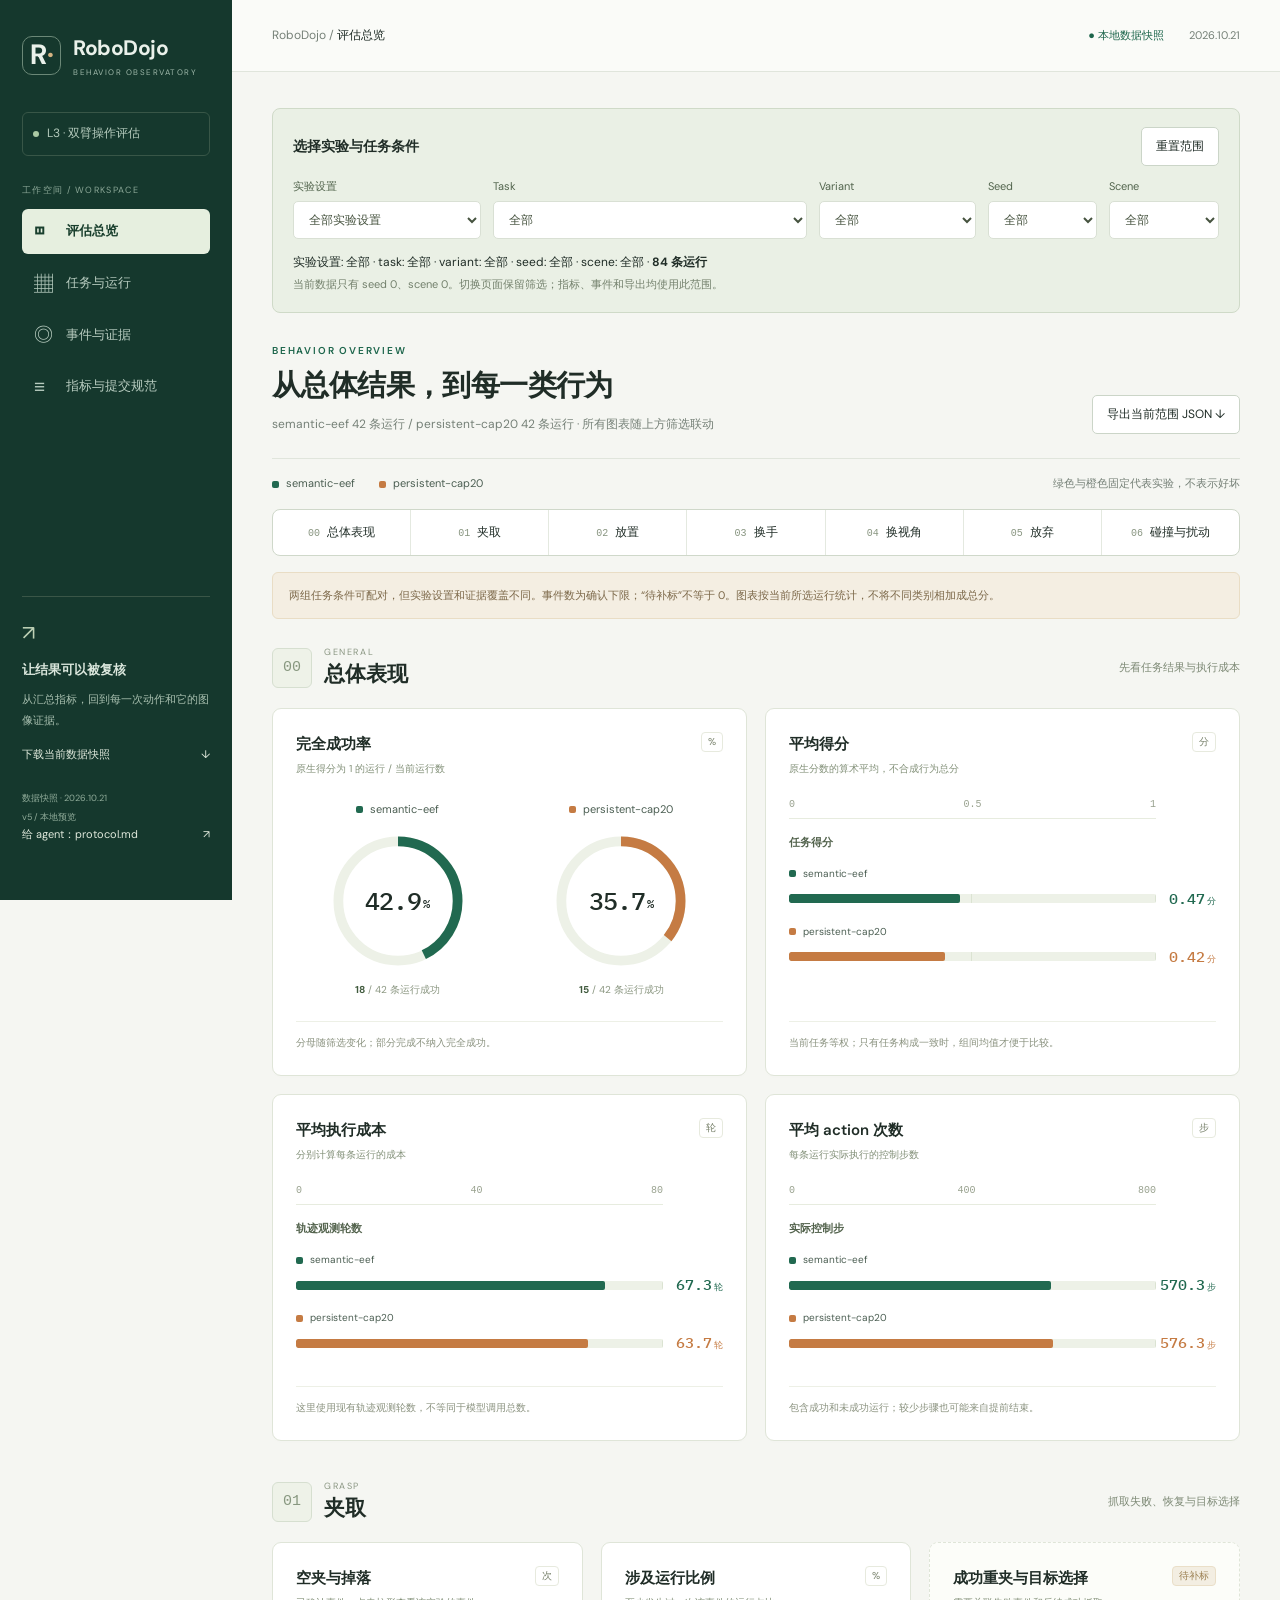
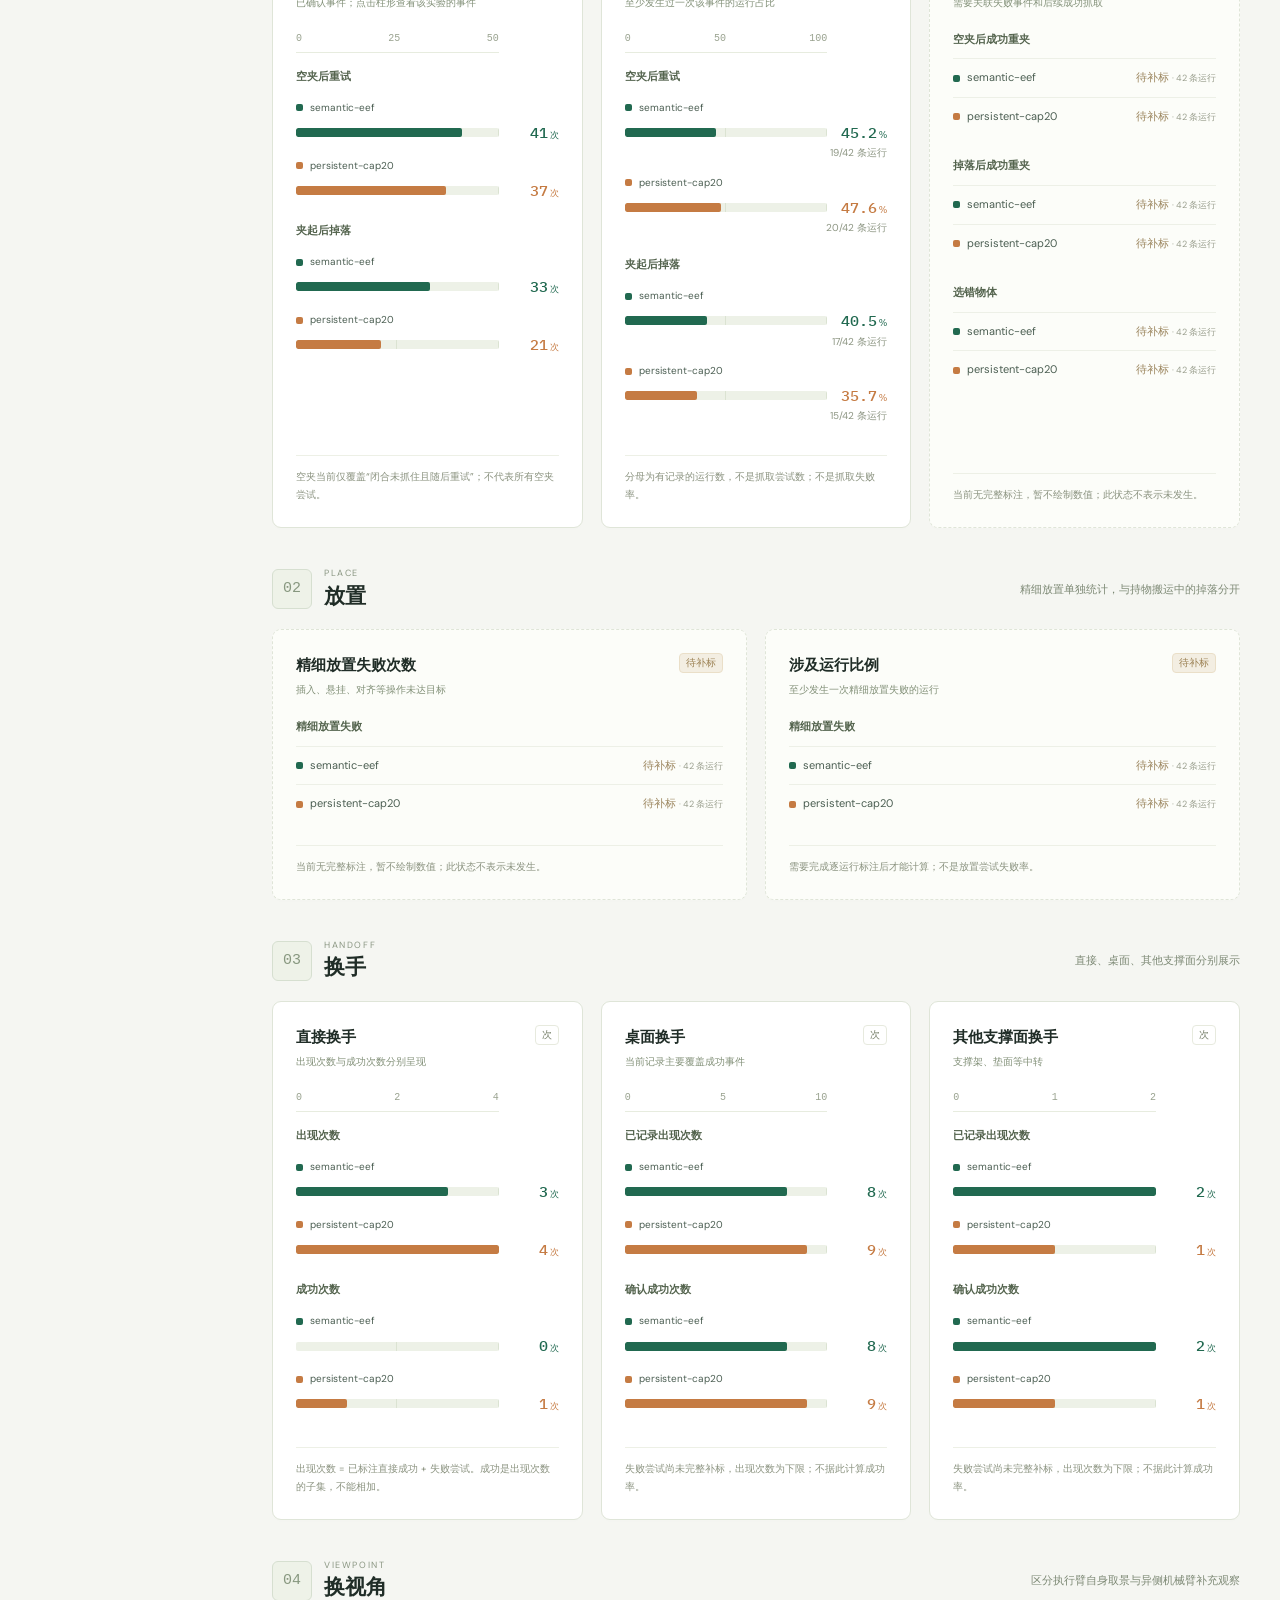
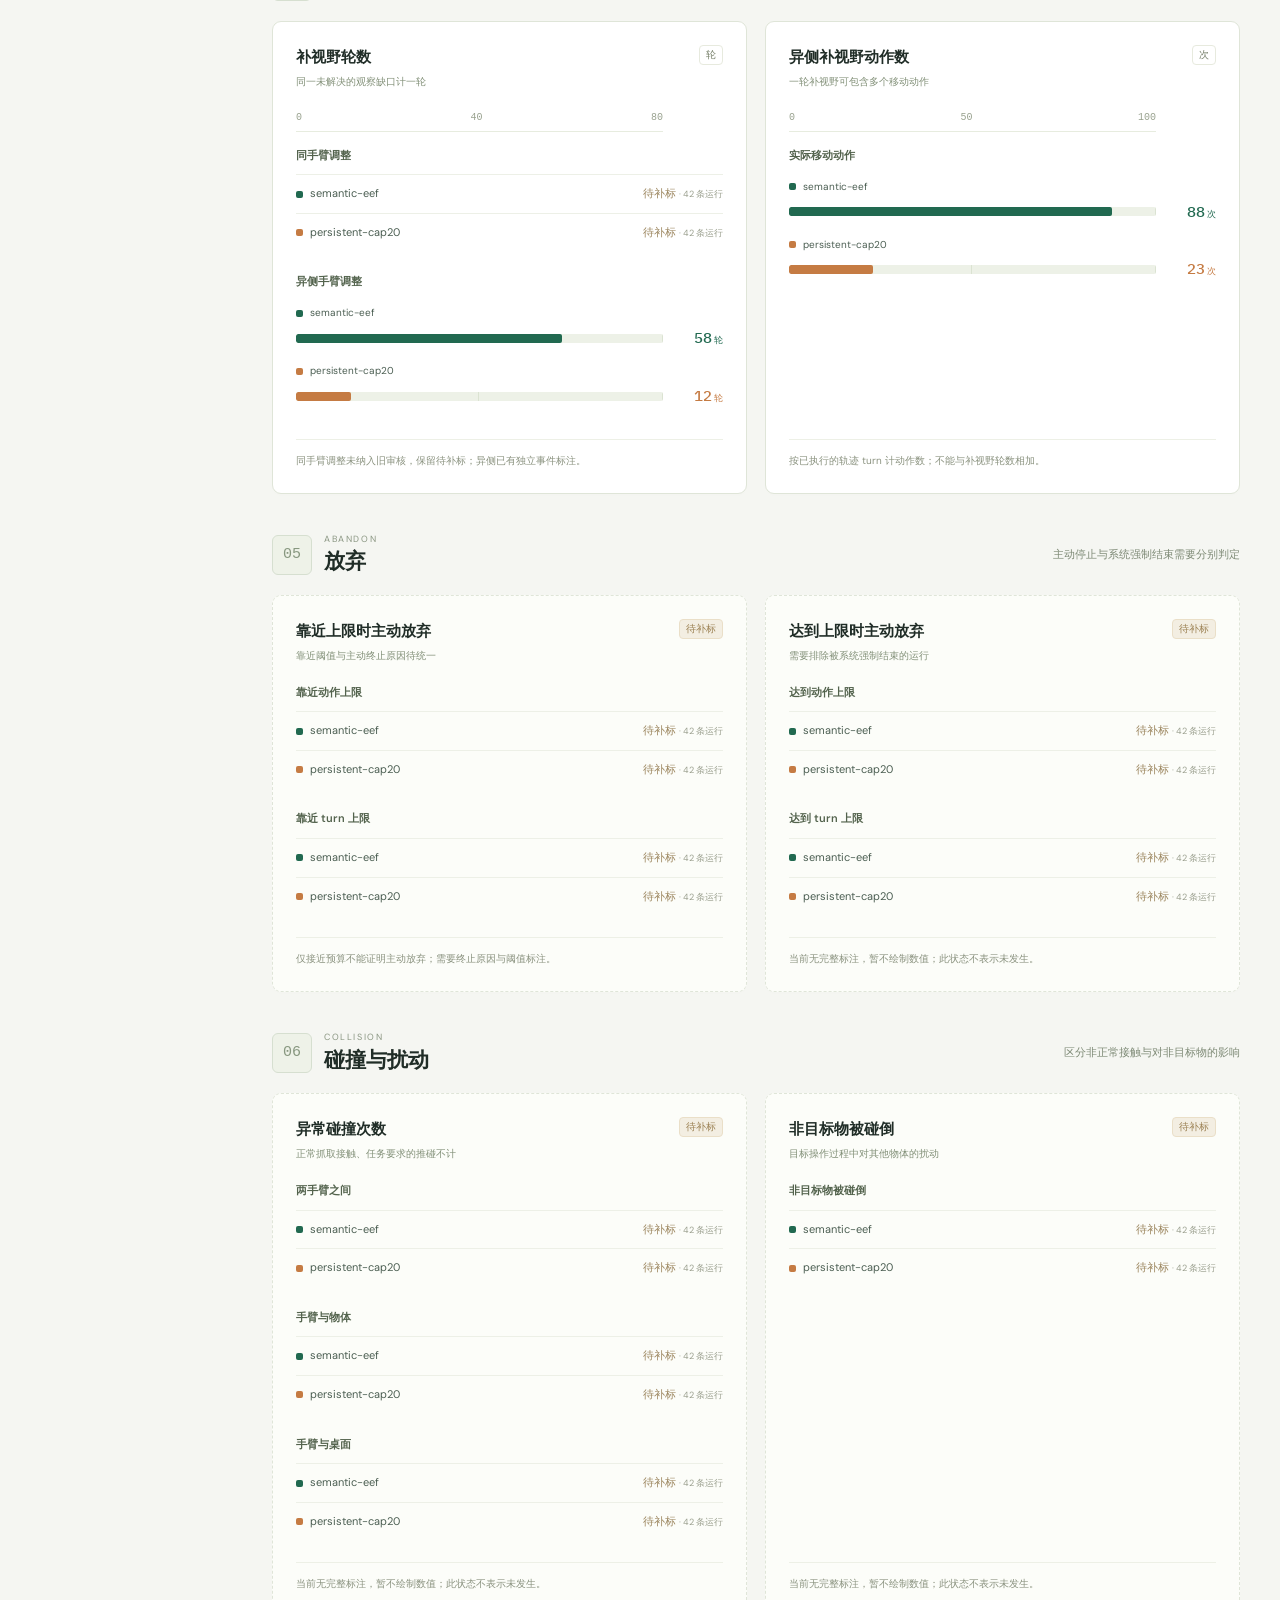
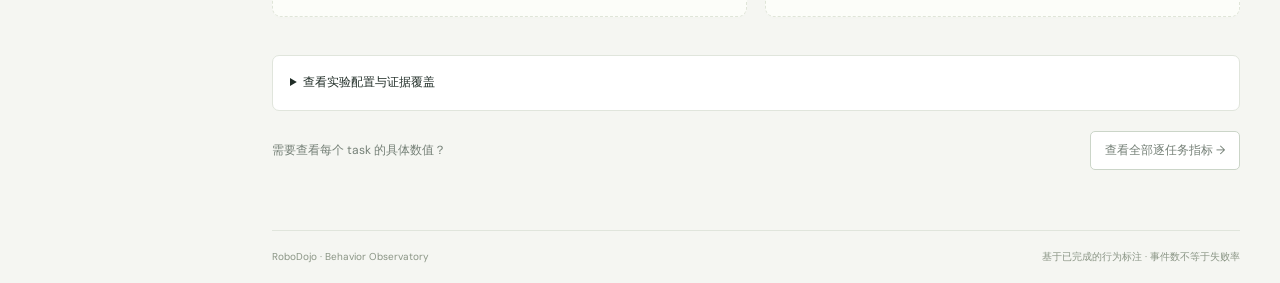
==== index.html @ 765a4109 "board + submission protocol" ====
<!doctype html>
<html lang="zh-CN"><head><meta charset="utf-8"><meta name="viewport" content="width=device-width,initial-scale=1"><meta name="description" content="RoboDojo 双臂机器人行为评估：两组42任务的结果、空夹、掉落、换手与补视野证据。"><meta name="theme-color" content="#15382d"><link rel="icon" href="data:image/svg+xml,%3Csvg xmlns=%27http://www.w3.org/2000/svg%27 viewBox=%270 0 32 32%27%3E%3Crect width=%2732%27 height=%2732%27 rx=%278%27 fill=%27%2315382d%27/%3E%3Ctext x=%2716%27 y=%2722%27 font-family=%27Helvetica,Arial%27 font-size=%2718%27 font-weight=%27bold%27 fill=%27%23d4b382%27 text-anchor=%27middle%27%3ER%3C/text%3E%3C/svg%3E"><link rel="alternate" type="text/markdown" href="protocol.md"><title>RoboDojo — 行为评估看板</title><link rel="stylesheet" href="style.css"><script src="data.js" defer></script><script src="charts.js" defer></script><script src="app.js" defer></script></head>
<body>
<a class="skip" href="#main">跳转到内容</a>
<aside class="sidebar"><a href="#overview" class="brand"><span class="brand-icon">R<span>·</span></span><span>RoboDojo<small>BEHAVIOR OBSERVATORY</small></span></a><div class="workspace"><span class="status-dot"></span>L3 · 双臂操作评估</div><p class="nav-label">工作空间 / WORKSPACE</p><nav aria-label="主导航"><a href="#overview" data-page="overview"><span>◫</span>评估总览</a><a href="#cases" data-page="cases"><span>▦</span>任务与运行</a><a href="#events" data-page="events"><span>◎</span>事件与证据</a><a href="#protocol" data-page="protocol"><span>≡</span>指标与提交规范</a></nav><div class="sidebar-bottom"><div class="dataset-icon">↗</div><b>让结果可以被复核</b><p>从汇总指标，回到每一次动作和它的图像证据。</p><a href="audit-data.json" download>下载当前数据快照 <span>↓</span></a><small>数据快照 · 2026.10.21<br>v5 / 本地预览</small><a href="protocol.md">给 agent：protocol.md <span>↗</span></a></div></aside>
<div class="shell"><header class="topbar"><div><span class="breadcrumb">RoboDojo / </span><span id="crumb">评估总览</span></div><div class="top-meta"><span class="snapshot">● 本地数据快照</span><span>2026.10.21</span></div></header><main id="main" tabindex="-1"></main><footer>RoboDojo · Behavior Observatory <span>基于已完成的行为标注 · 事件数不等于失败率</span></footer></div>
<dialog id="case-dialog" aria-labelledby="detail-title"><div class="dialog-head"><span>CASE INSPECTOR / 任务详情</span><button class="icon-button" id="close-dialog" aria-label="关闭详情">×</button></div><div id="detail-content"></div></dialog><div class="toast" role="status" id="toast"></div>
</body></html>
---- style.css ----
@import url('https://fonts.googleapis.com/css2?family=DM+Sans:wght@400;500;600;700&family=IBM+Plex+Mono:wght@400;500&display=swap');
:root{--bg:#f5f6f2;--panel:#fff;--ink:#202d27;--muted:#758077;--line:#e0e5dc;--green:#1c654b;--green-soft:#e6efe6;--orange:#bd7541;--orange-soft:#f4e9dd;--nav:#15382d}*{box-sizing:border-box}body{margin:0;background:var(--bg);color:var(--ink);font-family:'DM Sans',-apple-system,BlinkMacSystemFont,'PingFang SC',sans-serif;font-size:14px;line-height:1.6}button,input,select{font:inherit}button,a,input,select,summary{-webkit-tap-highlight-color:transparent}a{color:inherit;text-decoration:none}button,summary{cursor:pointer}button{color:inherit}button:focus-visible,a:focus-visible,input:focus-visible,select:focus-visible,summary:focus-visible{outline:3px solid #77a797;outline-offset:3px}button:disabled{cursor:default}button{border:0;background:none}small{font-size:11px}.mono,.value,.metric-value,.score{font-family:'IBM Plex Mono',monospace;font-variant-numeric:tabular-nums}.skip{position:fixed;top:-80px;left:10px;background:white;padding:12px;z-index:100}.skip:focus{top:10px}.sidebar{position:fixed;inset:0 auto 0 0;width:232px;background:var(--nav);color:#eaf1ea;padding:32px 22px;display:flex;flex-direction:column;z-index:20}.brand{display:flex;align-items:center;gap:12px;font-size:21px;letter-spacing:-.5px;font-weight:700}.brand-icon{border:1px solid #6b8877;width:39px;height:39px;border-radius:10px;font-size:28px;text-align:center;line-height:36px}.brand-icon span{color:#d4b382}.brand small{display:block;font-size:8px;letter-spacing:1.5px;color:#9eb7a9;font-weight:400}.workspace{margin:34px 0 27px;padding:11px 10px;border:1px solid #385647;border-radius:6px;font-size:12px;color:#b5cbbd}.status-dot{display:inline-block;width:6px;height:6px;border-radius:50%;background:#abcaa4;margin-right:8px}.nav-label{font-size:9px;letter-spacing:1.3px;color:#8ba797;margin-bottom:12px}.sidebar nav{display:flex;flex-direction:column;gap:7px}.sidebar nav a{display:flex;align-items:center;gap:12px;padding:12px;border-radius:6px;color:#b7cbbf;font-size:13px}.sidebar nav a:hover{background:#264b3c}.sidebar nav a.active{background:#e6efdf;color:#193f2d;font-weight:600}.sidebar nav a>span{font-size:19px;width:20px;line-height:1}.sidebar nav small{margin-left:auto;font-family:monospace}.sidebar-bottom{margin-top:auto;border-top:1px solid #3a5647;padding-top:20px;color:#a9c0b0;font-size:12px}.sidebar-bottom b{color:#dbe7dd;font-size:13px}.sidebar-bottom p{font-size:11px;line-height:1.9;margin:8px 0 16px}.sidebar-bottom a{display:block;color:#e0e9dc;font-size:11px;margin-bottom:24px}.sidebar-bottom a span{float:right}.sidebar-bottom>small{font-size:9px;color:#91ac9a;line-height:1.9}.dataset-icon{color:#bdd0b5;margin-bottom:9px;font-size:21px}.shell{margin-left:232px}.topbar{height:72px;display:flex;align-items:center;justify-content:space-between;border-bottom:1px solid var(--line);padding:0 40px;background:#fafbf8;font-size:12px}.breadcrumb{color:var(--muted)}.top-meta{display:flex;gap:25px;align-items:center;color:var(--muted);font-size:11px}.snapshot{color:var(--green)}main{padding:36px 40px 60px;max-width:1600px;margin:auto;min-height:calc(100vh - 135px)}.eyebrow{font-size:10px;letter-spacing:1.8px;text-transform:uppercase;color:var(--green);margin:0 0 8px;font-weight:600}.heading{display:flex;justify-content:space-between;align-items:flex-end;margin-bottom:26px;gap:20px}h1{font-size:31px;font-weight:600;line-height:1.3;letter-spacing:-1px;margin:0 0 10px}h2{font-size:17px;font-weight:600;margin:0}h3{font-size:14px;margin:0}p{margin:0}.subtitle{color:var(--muted);font-size:12px}.button{display:inline-flex;align-items:center;justify-content:center;gap:10px;border:1px solid #cbd5c8;background:#fff;border-radius:5px;padding:9px 14px;font-size:12px;white-space:nowrap}.button.primary{background:var(--green);color:white;border-color:var(--green)}.button:hover{filter:brightness(.96)}.section-label{font-size:10px;color:var(--muted);letter-spacing:1.1px;margin:27px 0 12px;display:flex;justify-content:space-between}.dataset-strip{display:flex;align-items:center;flex-wrap:wrap;gap:22px;background:#eef1e9;border:1px solid var(--line);border-radius:6px;padding:13px 17px;margin-bottom:22px;font-size:12px}.dataset-strip .divider{height:18px;width:1px;background:#cbd4c7}.legend{display:inline-flex;gap:8px;align-items:center;font-size:11px;white-space:nowrap}.swatch{height:8px;width:8px;background:var(--green);border-radius:2px;display:inline-block}.swatch.persistent{background:var(--orange)}.subtle{color:var(--muted)}.dataset-strip .tag{margin-left:auto;font-size:10px}.metrics{display:grid;grid-template-columns:repeat(4,minmax(0,1fr));gap:16px}.metric{background:var(--panel);border:1px solid var(--line);border-radius:8px;padding:20px;min-width:0}.metric-title{color:#536257;font-size:12px;display:flex;justify-content:space-between}.metric-title span{color:#aab5aa}.metric-values{display:flex;align-items:baseline;gap:13px;margin:17px 0 8px}.metric-value{font-size:32px;line-height:1.1;color:var(--green);letter-spacing:-1.8px}.metric-value.orange{color:var(--orange)}.metric-value small{font-size:14px;letter-spacing:-.4px}.versus{font-size:10px;color:#a7afa7}.metric-bottom{font-size:10px;color:var(--muted);line-height:1.8}.metric-bottom strong{font-weight:500;color:#5a685b}.notice{display:flex;gap:12px;background:#f4eee2;border:1px solid #e9ddc5;border-radius:6px;padding:12px 16px;font-size:11px;color:#7c6849;margin:20px 0 24px;line-height:1.8}.notice .mark{font-size:16px}.two-cols{display:grid;grid-template-columns:1.18fr 1fr;gap:20px}.panel{background:var(--panel);border:1px solid var(--line);border-radius:8px;padding:23px;min-width:0}.panel-head{display:flex;justify-content:space-between;align-items:center;gap:10px;margin-bottom:22px}.panel-head p{font-size:11px;color:var(--muted);margin-top:3px}.panel-head a{font-size:11px;color:var(--green);white-space:nowrap}.chart-row{display:grid;grid-template-columns:104px 1fr 34px;gap:10px;align-items:center;margin:20px 0}.chart-label{font-size:12px}.chart-label small{display:block;color:var(--muted);font-size:9px}.bars{display:grid;gap:6px}.bar-track{height:8px;background:#f0f2ed;border-radius:2px;overflow:hidden}.bar{height:100%;background:var(--green);border-radius:2px}.bar.orange{background:var(--orange)}.bar-values{display:grid;line-height:14px;gap:0;font-size:11px;font-family:monospace;text-align:right;color:var(--green)}.bar-values span+span{color:var(--orange)}.chart-note{font-size:10px;color:var(--muted);margin-top:18px;border-top:1px solid var(--line);padding-top:13px}.quality-row{display:grid;grid-template-columns:1fr 65px 65px;padding:10px 0;border-bottom:1px solid #edf0e9;font-size:12px;gap:8px}.quality-row span:not(:first-child){text-align:right;font-family:monospace}.quality-head{font-size:9px;color:var(--muted)}.quality-head span:not(:first-child){font-family:inherit}.callout{background:#f3f5ef;border-radius:5px;padding:13px 15px;margin-top:17px;font-size:11px;color:#687665;line-height:1.9}.callout b{color:#344a36;font-weight:600}.mini-stats{display:grid;grid-template-columns:repeat(3,1fr);gap:10px;margin:20px 0 0}.mini-stats>div{border-right:1px solid var(--line);padding-right:8px}.mini-stats>div:last-child{border:0}.mini-stats b{font-size:23px;font-weight:500;display:block;font-family:monospace}.mini-stats small{font-size:10px;color:var(--muted)}.table-panel{margin-top:20px;padding:23px 0 0;overflow:hidden}.table-panel>.panel-head,.table-panel>.filters{margin-left:23px;margin-right:23px}.table-scroll{overflow:auto}table{border-collapse:collapse;width:100%;text-align:left;white-space:nowrap;font-size:12px}th{background:#f6f7f3;color:#798476;font-weight:500;font-size:10px;letter-spacing:.2px;padding:12px 15px;border-top:1px solid var(--line);border-bottom:1px solid var(--line)}td{padding:13px 15px;border-bottom:1px solid #edf0e9}tr:last-child td{border-bottom:0}tbody tr:hover{background:#f9fbf6}.task-cell{white-space:normal;min-width:230px}.task-button{text-align:left;padding:0;color:#253b2b;font-size:12px}.task-button:hover{color:var(--green);text-decoration:underline}.task-button small{display:block;color:var(--muted);font-size:10px;margin-top:3px;text-decoration:none}.table-index{color:#a0a99d;font-family:monospace;font-size:10px}.pair{display:inline-flex;align-items:center;gap:7px;font-family:monospace}.pair .s{color:var(--green)}.pair .p{color:var(--orange)}.pair i{font-size:9px;color:#b4bdb1;font-style:normal}.delta{font-family:monospace;font-size:11px;padding:3px 6px;border-radius:3px;background:#eef2e8;color:#587049}.delta.negative{background:#f7eee4;color:#a46e48}.delta.zero{background:#f2f3ef;color:#8a9484}.tag{display:inline-block;font-size:10px;line-height:1.7;padding:3px 8px;border-radius:4px;background:#ecf1e7;color:#5d7350}.tag.warning{background:#f7eddf;color:#a77c43}.filters{display:flex;gap:10px;flex-wrap:wrap;margin-bottom:18px}.search{flex:1;min-width:180px}input,select{border:1px solid #d9e0d4;border-radius:5px;background:white;color:#46533f;padding:9px 11px;font-size:12px;max-width:100%}input[type=search]{width:100%}.count-line{color:var(--muted);font-size:11px;margin:12px 0}.empty{padding:35px;text-align:center;color:var(--muted)}.pager{display:flex;align-items:center;justify-content:space-between;padding:15px 0;margin-top:12px;font-size:12px;color:var(--muted)}.pager button{border:1px solid var(--line);padding:6px 14px;border-radius:4px;background:white}.pager button:disabled{opacity:.4}.event-list{display:grid;gap:12px}.event-card{background:white;border:1px solid var(--line);border-radius:7px;overflow:hidden}.event-summary{list-style:none;display:flex;gap:15px;align-items:center;padding:17px 20px}.event-summary::-webkit-details-marker{display:none}.event-summary:after{content:'+';margin-left:auto;font-size:19px;color:#8a9984}.event-card[open]>.event-summary:after{content:'−'}.event-icon{width:35px;height:35px;flex-shrink:0;background:#eef2e9;display:grid;place-items:center;border-radius:7px;color:#55744d;font-size:17px}.event-text{min-width:0}.event-text>b{font-size:12px;font-weight:500;overflow-wrap:anywhere}.event-text>small{display:block;color:var(--muted);font-size:10px;margin-top:4px}.event-summary .tag{margin-left:auto;white-space:nowrap}.event-body{padding:0 20px 20px;border-top:1px solid #f0f2ec}.event-body>p{font-size:12px;line-height:1.9;margin:15px 0}.evidence-grid{display:grid;grid-template-columns:repeat(2,minmax(0,1fr));gap:12px}.evidence-grid figure{margin:0;min-width:0}.evidence-grid img{width:100%;display:block;border:1px solid var(--line);border-radius:4px;background:#f4f5ef}.evidence-grid figcaption{font-size:10px;color:var(--muted);margin-top:4px}.group-pill{display:inline-flex;align-items:center;gap:7px;font-size:10px;color:var(--green)}.group-pill.persistent{color:var(--orange)}dialog{border:1px solid var(--line);border-radius:12px;padding:0;width:min(1100px,95vw);max-height:91vh;color:var(--ink);box-shadow:0 30px 100px #122c3040}dialog::backdrop{background:#17382bc4;backdrop-filter:blur(3px)}.dialog-head{display:flex;justify-content:space-between;align-items:center;padding:16px 25px;border-bottom:1px solid var(--line);font-size:10px;letter-spacing:1px;color:var(--muted);position:sticky;top:0;background:white;z-index:2}.icon-button{font-size:25px;line-height:1;width:30px;height:30px}.detail-inner{padding:26px}.detail-inner h2{font-size:22px;overflow-wrap:anywhere}.detail-inner>.subtitle{margin:8px 0 22px;line-height:1.9}.detail-scores{display:grid;grid-template-columns:1fr 1fr;gap:16px;margin:18px 0}.detail-score{padding:17px;background:#f4f6ef;border:1px solid var(--line);border-radius:6px}.detail-score>b{display:block;font-family:monospace;font-size:26px;margin-top:8px}.detail-score>small{color:var(--muted)}.detail-tabbar{display:flex;gap:8px;border-bottom:1px solid var(--line);margin:20px 0}.detail-tabbar button{padding:10px 12px;font-size:12px;border-bottom:2px solid transparent}.detail-tabbar button.active{border-color:var(--green);color:var(--green);font-weight:600}.detail-notes{font-size:12px;margin:15px 0;color:var(--muted)}.protocol-grid{display:grid;grid-template-columns:1fr 1fr;gap:20px}.definition{padding:17px 0;border-bottom:1px solid var(--line)}.definition:last-child{border:0}.definition p{font-size:12px;color:var(--muted);margin-top:6px}.steps{display:grid;gap:0;counter-reset:steps}.step{position:relative;padding:0 0 25px 40px;counter-increment:steps;border-left:1px solid #ccd8c5;margin-left:13px}.step:last-child{border:0;padding-bottom:0}.step:before{content:counter(steps,decimal-leading-zero);position:absolute;left:-14px;top:-1px;background:#edf3e6;border:1px solid #cbd7bf;border-radius:50%;width:27px;height:27px;text-align:center;line-height:25px;font-family:monospace;font-size:10px;color:#497140}.step p{font-size:12px;color:var(--muted);margin-top:5px}.file-box{border:1px dashed #bfcdb6;padding:22px;border-radius:6px;background:#fafbf7;margin-top:20px}.file-box h3{margin-bottom:8px}.file-box p{font-size:11px;color:var(--muted);margin:8px 0 15px}.file-box input{width:100%;margin-top:12px;font-size:11px}.validation{margin-top:12px;font-size:12px;line-height:1.9;overflow-wrap:anywhere}.validation.error{color:#a3593e}.validation.ok{color:var(--green)}.download-row{display:flex;gap:10px;flex-wrap:wrap}.muted-box{margin-top:20px;border:1px solid var(--line);border-radius:7px;padding:19px;font-size:12px;color:var(--muted);background:#f9faf6}.muted-box b{color:#4b5f44}.toast{position:fixed;bottom:22px;right:22px;padding:10px 18px;background:#1b3f30;color:white;border-radius:5px;font-size:12px;opacity:0;pointer-events:none;transition:opacity .2s;z-index:100}.toast.show{opacity:1}footer{border-top:1px solid var(--line);margin:0 40px;padding:18px 0;font-size:10px;color:#8a9585;display:flex;justify-content:space-between}.mobile-label{display:none}@media(min-width:1600px){main{padding-top:44px}.metric{padding:24px}.metric-value{font-size:37px}}
@media(max-width:1150px){.sidebar{width:200px;padding:26px 16px}.shell{margin-left:200px}main{padding:28px 25px}.topbar{padding:0 25px}.metrics{gap:10px}.metric{padding:16px 12px}.metric-value{font-size:27px}.metric-values{gap:8px}.two-cols{grid-template-columns:1fr 1fr}.panel{padding:19px}.table-panel{padding:19px 0 0}.dataset-strip{gap:14px}.protocol-grid{grid-template-columns:1fr}}
@media(max-width:800px){.sidebar{position:static;width:100%;padding:16px 20px;display:block}.brand{font-size:18px}.brand-icon{height:32px;width:32px;font-size:23px;line-height:30px}.brand small{font-size:7px}.workspace,.nav-label,.sidebar-bottom{display:none}.sidebar nav{flex-direction:row;gap:4px;margin-top:18px;overflow:auto}.sidebar nav a{font-size:11px;padding:8px 10px;white-space:nowrap}.sidebar nav a>span{font-size:15px;width:auto}.sidebar nav small{display:none}.shell{margin:0}.topbar{height:50px;padding:0 20px}.top-meta{gap:10px;font-size:9px}.snapshot{display:none}main{padding:25px 20px 40px}.heading{align-items:flex-start}h1{font-size:27px}.metrics{grid-template-columns:1fr 1fr;gap:12px}.metric{padding:18px}.metric-value{font-size:32px}.two-cols{grid-template-columns:1fr}.dataset-strip{font-size:10px;gap:10px}.dataset-strip .divider{display:none}.dataset-strip .tag{margin-left:0}.notice{font-size:10px}.evidence-grid{grid-template-columns:1fr}footer{margin:0 20px;gap:10px;flex-direction:column}.detail-inner{padding:20px}.detail-inner h2{font-size:19px}.event-summary{padding:14px 12px;gap:10px}.event-summary .tag{font-size:9px;padding:2px 5px}.event-icon{width:28px;height:28px}.event-text>b{font-size:11px}.event-body{padding:0 12px 15px}.detail-score{padding:12px}.detail-score>b{font-size:24px}}
@media(max-width:420px){.sidebar nav a{gap:5px;padding:8px 7px}.sidebar nav a>span{display:none}.heading{flex-wrap:wrap;gap:12px}.heading>.button{font-size:10px;padding:7px 10px}.metrics{gap:9px}.metric{padding:14px 11px}.metric-value{font-size:27px}.metric-values{gap:8px}.metric-title{font-size:11px}.metric-bottom{font-size:9px}.legend{font-size:10px}.event-summary .tag{display:none}.top-meta{font-size:9px}.filters select{flex:1}.detail-score .group-pill{font-size:9px}}
.scope-panel{background:#eaf0e5;border:1px solid #cfdac8;padding:18px 20px;border-radius:8px;margin-bottom:30px}.scope-head{display:flex;justify-content:space-between;align-items:center;margin-bottom:12px}.scope-controls{display:grid;grid-template-columns:1.2fr 2fr 1fr .7fr .7fr;gap:12px}.scope-controls label,.filters label{display:flex;flex-direction:column;gap:5px;font-size:11px;color:#52644d;min-width:0}.scope-controls select{width:100%;min-width:0}.scope-panel p{font-size:12px;margin-top:14px;overflow-wrap:anywhere}.scope-panel>small{color:#73806c}.settings-grid{display:grid;grid-template-columns:repeat(auto-fit,minmax(min(100%,340px),1fr));gap:15px;margin-bottom:20px}.setting-panel{border:1px solid var(--line);background:white;border-radius:6px;padding:16px;min-width:0}.setting-panel summary{font-size:12px}.setting-panel p{font-size:11px;color:var(--muted);margin-top:12px}.setting-panel dl{display:grid;grid-template-columns:135px minmax(0,1fr);font-size:11px;gap:8px;overflow-wrap:anywhere}.setting-panel dd{margin:0}.setting-panel dt{color:var(--muted)}.scope-metric{border-top:1px solid #eef0e9;margin-top:13px;padding-top:10px;display:grid;gap:4px}.scope-metric b{font-family:monospace;font-size:24px;font-weight:500}.scope-metric small{color:var(--muted);font-size:10px}.pending{color:#a48458;font-size:11px}.compare-cell{display:flex;gap:16px;justify-content:space-between;padding:5px 0}.matrix{max-height:70vh;overflow:auto}.matrix th{position:sticky;top:0;z-index:2}.matrix td:first-child{position:sticky;left:0;background:#fff;z-index:1;max-width:330px}.count-line{padding:0 23px}.run-id{display:block;overflow-wrap:anywhere}.detail-score{margin-bottom:12px}.detail-score pre{white-space:pre-wrap;overflow-wrap:anywhere}.detail-score details{font-size:12px}.setting-panel[open]{align-self:start}@media(max-width:900px){.scope-controls{grid-template-columns:1fr 1fr}.scope-controls label:nth-child(2){grid-column:span 1}.scope-head{gap:10px}.scope-panel{padding:15px}.scope-metric b{font-size:22px}}@media(max-width:420px){.scope-controls{grid-template-columns:1fr 1fr}.scope-controls label:nth-child(2){grid-column:1/-1;grid-row:2}.scope-head b{font-size:12px}.scope-head .button{font-size:10px}.setting-panel dl{grid-template-columns:105px minmax(0,1fr)}}
.compare-cell{gap:8px;align-items:center;white-space:nowrap}.compare-cell .group-pill{font-size:10px;padding:1px 5px;white-space:nowrap}.matrix td{white-space:nowrap}.detail-episode{margin:-4px 0 14px}
.scroll-hint{display:none}@media(max-width:800px){.scroll-hint{display:block;font-size:10px;color:var(--muted);margin:2px 0 8px}.table-scroll{box-shadow:inset -12px 0 12px -12px rgba(0,0,0,.28)}}
.settings-grid{align-items:start}

.evidence-links{display:grid;gap:6px;margin-top:10px}.evidence-row{display:flex;flex-wrap:wrap;align-items:center;gap:10px;font-size:11px;border-top:1px dashed var(--line);padding-top:6px}.ev-meta{font-family:monospace;color:var(--muted);min-width:120px}.evidence-row a{color:var(--green);text-decoration:underline;text-underline-offset:2px}.evidence-row a:hover{color:#0f4733}.evidence-note{font-size:10px;color:var(--muted);margin:8px 0 0}.video-list{list-style:none;padding:0;margin:10px 0 0;display:grid;gap:6px;font-size:12px}.video-list li{display:flex;justify-content:space-between;gap:12px;border-top:1px dashed var(--line);padding-top:6px}.video-list small{color:var(--muted);font-size:10px}

/* protocol page: dual entry + spec tables */
.entry{margin-bottom:20px}
.entry-grid{display:grid;grid-template-columns:1fr 1fr;gap:16px}
@media(max-width:800px){.entry-grid{grid-template-columns:1fr}}
.entry-card{border:1px solid var(--line);border-radius:10px;padding:16px;background:#fff}
.entry-card .eyebrow{margin:0 0 4px}
.entry-card h3{margin:0 0 6px;font-size:15px}
.entry-card p{margin:0 0 10px;font-size:12px;color:var(--muted);line-height:1.6}
.entry-links{list-style:none;padding:0;margin:0;display:grid;gap:6px}
.entry-links li{display:flex;justify-content:space-between;gap:10px;border-top:1px dashed var(--line);padding-top:6px;font-size:12px}
.entry-links a{font-family:"IBM Plex Mono",monospace;color:var(--green);text-decoration:none;border-bottom:1px solid currentColor}
.entry-links small{color:var(--muted);font-size:10px;text-align:right}
.code-block{background:#0f1a16;color:#e6efe9;border-radius:8px;padding:12px 14px;overflow:auto;font-size:11px;line-height:1.65;font-family:"IBM Plex Mono",monospace;margin:12px 0}
.protocol-table{font-size:11.5px}
.protocol-table th{white-space:nowrap}
.protocol-table.dense td{vertical-align:top;line-height:1.6}
.protocol-table td:first-child{white-space:nowrap}
.rule-list{margin:8px 0;padding-left:20px;font-size:12px;line-height:1.75}
.rule-list li{margin-bottom:4px}
.mono-sm{font-family:"IBM Plex Mono",monospace;font-size:10.5px;color:var(--muted)}
.note{font-size:11px;color:var(--muted);margin:8px 0 0}
/* Behavior overview: a common zero baseline, direct labels, explicit missingness. */
.bc-intro{display:flex;align-items:end;justify-content:space-between;gap:18px;margin-bottom:24px}.bc-intro h1{font-size:29px;letter-spacing:-.6px}.bc-toolbar{display:flex;justify-content:space-between;gap:16px;align-items:center;border-top:1px solid var(--line);padding:16px 0;font-size:11px;color:var(--muted)}.bc-global-legend{display:flex;flex-wrap:wrap;gap:24px}.bc-legend{display:inline-flex;align-items:center;gap:7px;font-size:11px;color:#4b5e52;white-space:nowrap}.bc-legend i{width:7px;height:7px;border-radius:2px;display:inline-block;flex-shrink:0}.bc-section-nav{display:flex;flex-wrap:wrap;border:1px solid #cfd8ca;border-radius:8px;background:#fff;overflow:hidden;margin-bottom:16px}.bc-section-nav button{flex:1;white-space:nowrap;padding:13px 10px;font-size:12px;border-right:1px solid #e4e9e0}.bc-section-nav button:last-child{border:0}.bc-section-nav button:hover{background:#eaf1e4}.bc-section-nav small{color:#889580;margin-right:7px;font-family:monospace;font-size:10px}.bc-notice{font-size:11px;line-height:1.9;margin:0 0 26px}.bc-section{margin:0 0 38px;scroll-margin-top:24px}.bc-section-head{display:flex;align-items:center;gap:12px;margin:0 0 17px}.bc-section-number{font-family:monospace;color:#87977f;font-size:15px;border:1px solid #d6dfd0;background:#eef2e8;display:grid;place-items:center;width:40px;height:40px;border-radius:6px}.bc-section-head p{font-size:9px;letter-spacing:1.6px;color:#8a9682}.bc-section-head h2{font-size:21px;line-height:1.5}.bc-section-description{margin-left:auto;font-size:11px;color:#7d8975;text-align:right}.bc-grid{display:grid;grid-template-columns:repeat(2,minmax(0,1fr));gap:18px}.bc-grid-three{grid-template-columns:repeat(3,minmax(0,1fr))}.bc-card{padding:23px;background:#fff;border:1px solid #dfe5d8;border-radius:9px;min-width:0;display:flex;flex-direction:column;box-shadow:0 2px 3px #29413102}.bc-card-head{display:flex;justify-content:space-between;align-items:start;gap:10px;margin-bottom:19px}.bc-card-head h3{font-size:15px;font-weight:600;margin:0;line-height:1.6}.bc-card-head p{color:#829078;font-size:10px;line-height:1.8;margin-top:4px}.bc-unit{border:1px solid #e7eade;padding:1px 6px;font-size:10px;border-radius:4px;white-space:nowrap;color:#77806a}.bc-axis{margin-left:0;margin-right:60px;display:flex;justify-content:space-between;color:#99a28f;font-family:monospace;font-size:10px;border-bottom:1px solid #e7ecdf;padding-bottom:5px;margin-bottom:15px}.bc-measure{margin-bottom:22px}.bc-measure:last-child{margin-bottom:0}.bc-measure-label{font-size:11px;font-weight:600;color:#53634d;margin:0 0 10px}.bc-series{display:grid;grid-template-columns:minmax(0,1fr) 60px;width:100%;text-align:left;padding:0;margin:0 0 11px;gap:5px 0;align-items:center;border-radius:4px;position:relative}.bc-series-name{grid-column:1/-1}.bc-series-name .bc-legend{font-size:10px}.bc-track{height:9px;display:block;background:repeating-linear-gradient(to right,#edf1e7 0,#edf1e7 calc(50% - 1px),#dbe3d2 calc(50% - 1px),#dbe3d2 50%);border-radius:2px;overflow:hidden}.bc-track>span{height:100%;display:block;border-radius:2px;min-width:0}.bc-number{font-family:'IBM Plex Mono',monospace;font-size:15px;text-align:right;font-weight:500;line-height:1.3}.bc-number small{font-family:system-ui;font-size:9px;font-weight:400;margin-left:2px}.bc-denom{grid-column:1/-1;font-size:10px;text-align:right;color:#8c9582;line-height:1.2}.bc-series[data-chart-category]:hover .bc-track{outline:2px solid #dbe4d4;outline-offset:3px}.bc-series[data-chart-category]:hover .bc-number{text-decoration:underline;text-underline-offset:3px}.bc-footnote{color:#8a927f;font-size:10px;line-height:1.8;border-top:1px solid #edf0e6;padding-top:12px;margin-top:auto}.bc-plot{padding-bottom:22px}.bc-card-pending{background:#fcfdf9;border-style:dashed}.bc-card-pending .bc-unit{background:#f3eee2;color:#9b8052;border-color:#eadfc8}.bc-pending-line{display:flex;justify-content:space-between;align-items:center;gap:8px;padding:10px 0;border-top:1px solid #edf0e7;font-size:11px;color:#9a845c;flex-wrap:wrap}.bc-pending-line small{font-size:9px;color:#9a9f8e}.bc-rings{display:flex;gap:20px;justify-content:space-around;padding:4px 0 23px;flex:1}.bc-ring-item{text-align:center;min-width:0;display:flex;align-items:center;flex-direction:column;justify-content:center}.bc-ring{width:146px;height:146px;position:relative;margin:10px 0 8px}.bc-ring svg{display:block;width:100%;height:100%}.bc-ring circle{fill:none;stroke-width:8}.bc-ring-bg{stroke:#edf1e7}.bc-ring b{position:absolute;inset:0;display:flex;align-items:center;justify-content:center;font-family:'IBM Plex Mono',monospace;font-size:25px;letter-spacing:-1px;font-weight:500}.bc-ring b small{font-size:12px;margin:4px 0 0 2px;letter-spacing:0}.bc-ring-count{font-size:10px;color:#8a9680}.bc-ring-count strong{color:#405a3d}.bc-config{background:white;border:1px solid var(--line);padding:17px;border-radius:7px;font-size:12px}.bc-config .settings-grid{margin:16px 0 0}.bc-bottom{display:flex;align-items:center;justify-content:space-between;margin-top:20px;color:var(--muted);font-size:12px}.bc-grid-general{grid-template-columns:repeat(2,minmax(0,1fr))}@media(min-width:1600px){.bc-grid-general{grid-template-columns:repeat(4,minmax(0,1fr))}.bc-rings{gap:5px}.bc-ring{width:112px;height:112px}.bc-ring b{font-size:21px}.bc-ring-item .bc-legend{font-size:9px}}@media(max-width:1150px){.bc-grid-three{grid-template-columns:repeat(2,minmax(0,1fr))}.bc-grid-three .bc-card:last-child{grid-column:1/-1}.bc-grid-three .bc-card:last-child .bc-plot{display:grid;grid-template-columns:repeat(3,minmax(0,1fr));gap:20px}.bc-card{padding:19px}.bc-section-description{max-width:50%}.bc-ring{width:120px;height:120px}.bc-rings{gap:10px}}@media(max-width:800px){.bc-toolbar{align-items:start;flex-direction:column;gap:9px}.bc-intro{align-items:start;flex-direction:column}.bc-intro h1{font-size:25px}.bc-section-nav button{flex:0 0 auto;border:0;padding:11px}.bc-section-head{flex-wrap:wrap}.bc-section-description{flex:1 0 100%;max-width:none;text-align:left;margin:0;font-size:11px}.bc-grid,.bc-grid-three,.bc-grid-general{grid-template-columns:1fr}.bc-grid-three .bc-card:last-child{grid-column:auto}.bc-grid-three .bc-card:last-child .bc-plot{display:block}.bc-rings{gap:16px}.bc-ring{width:135px;height:135px}.bc-card{padding:20px}.bc-bottom{gap:10px;align-items:start;flex-direction:column}.bc-section{margin-bottom:29px}.bc-section-head h2{font-size:20px}}
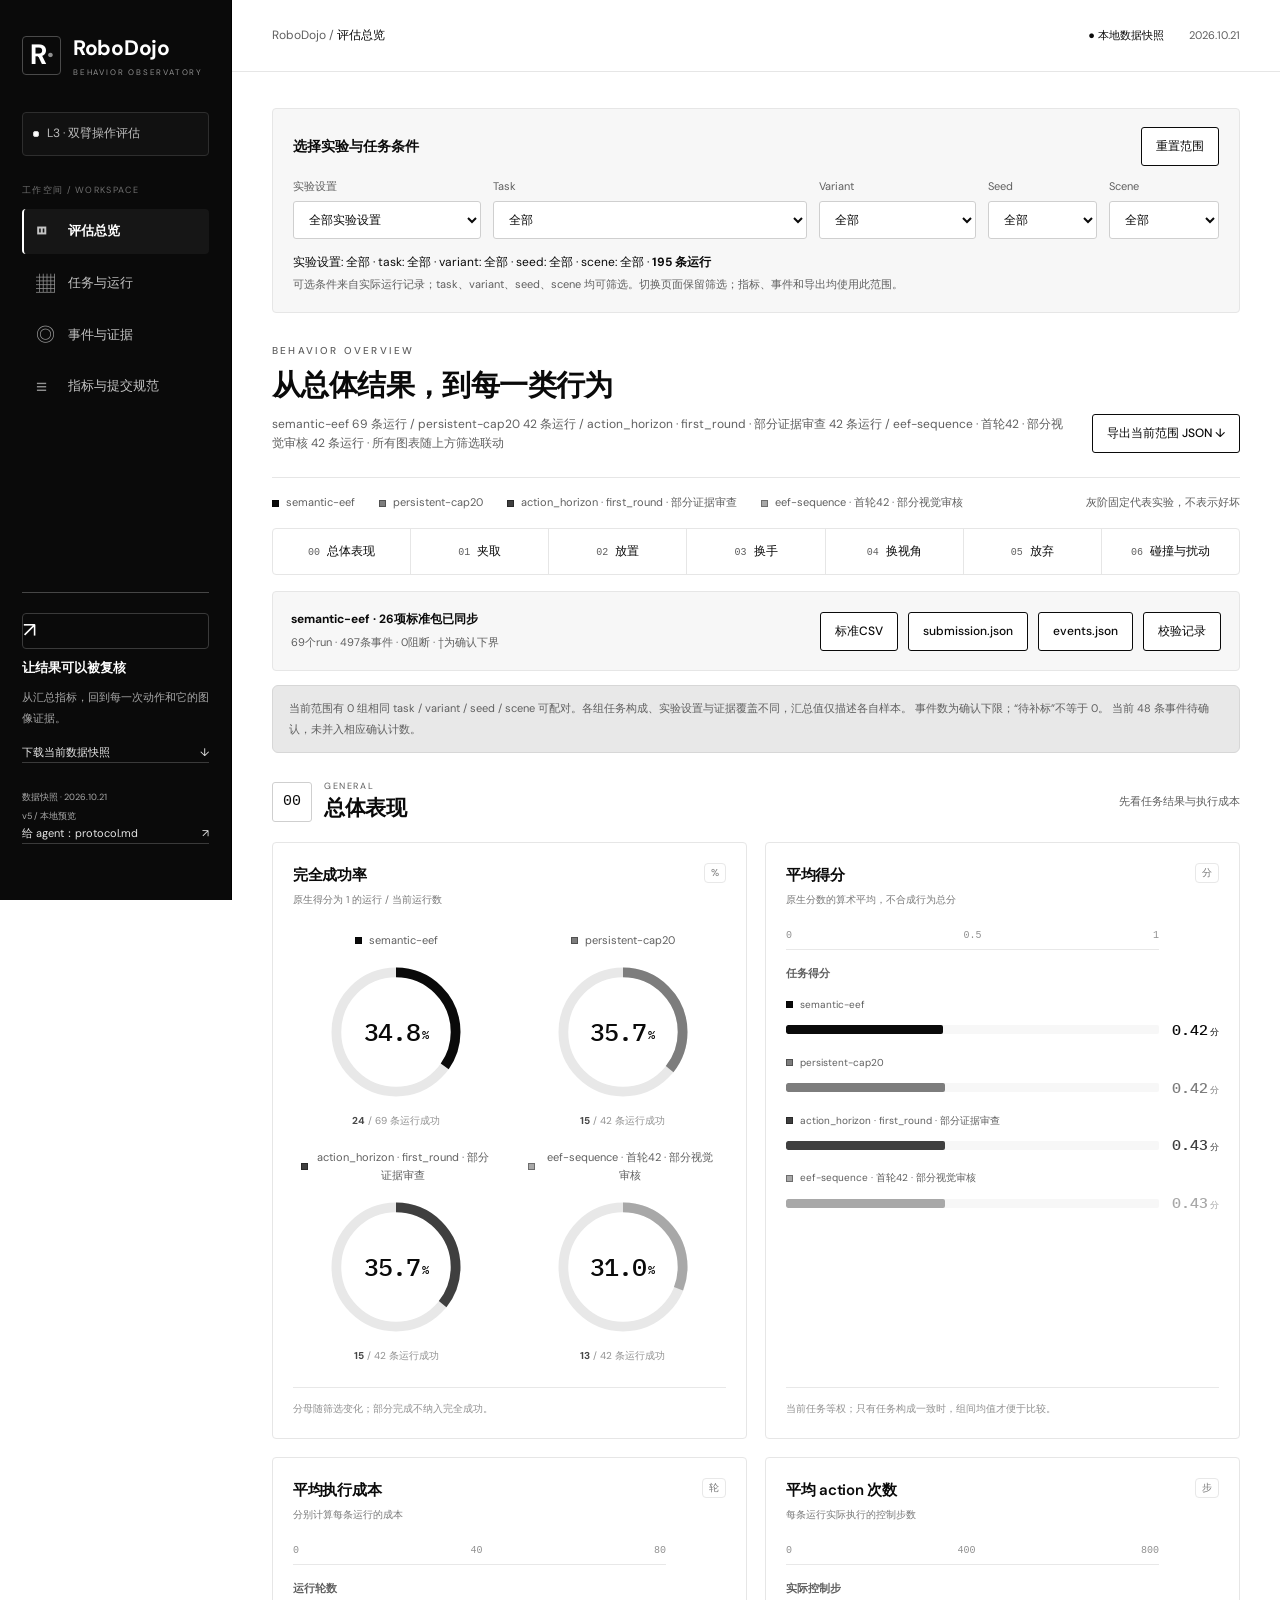
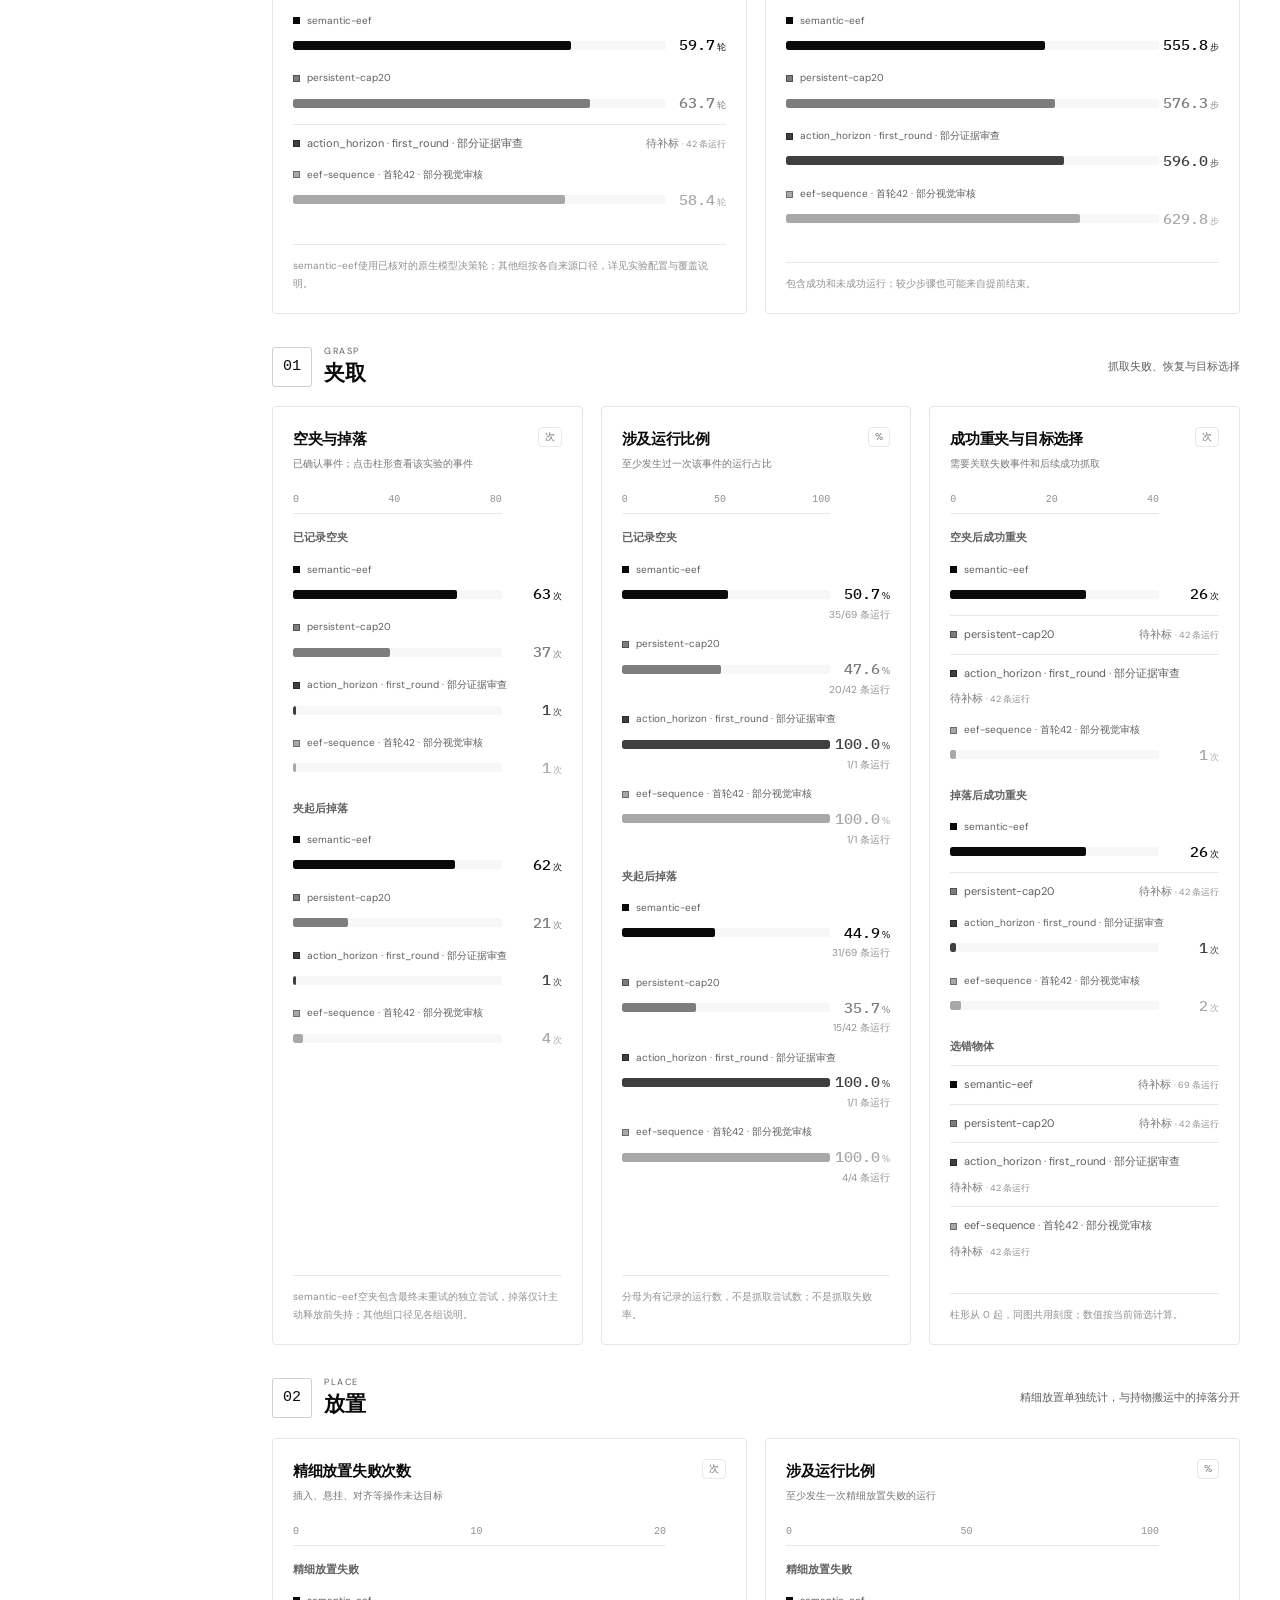
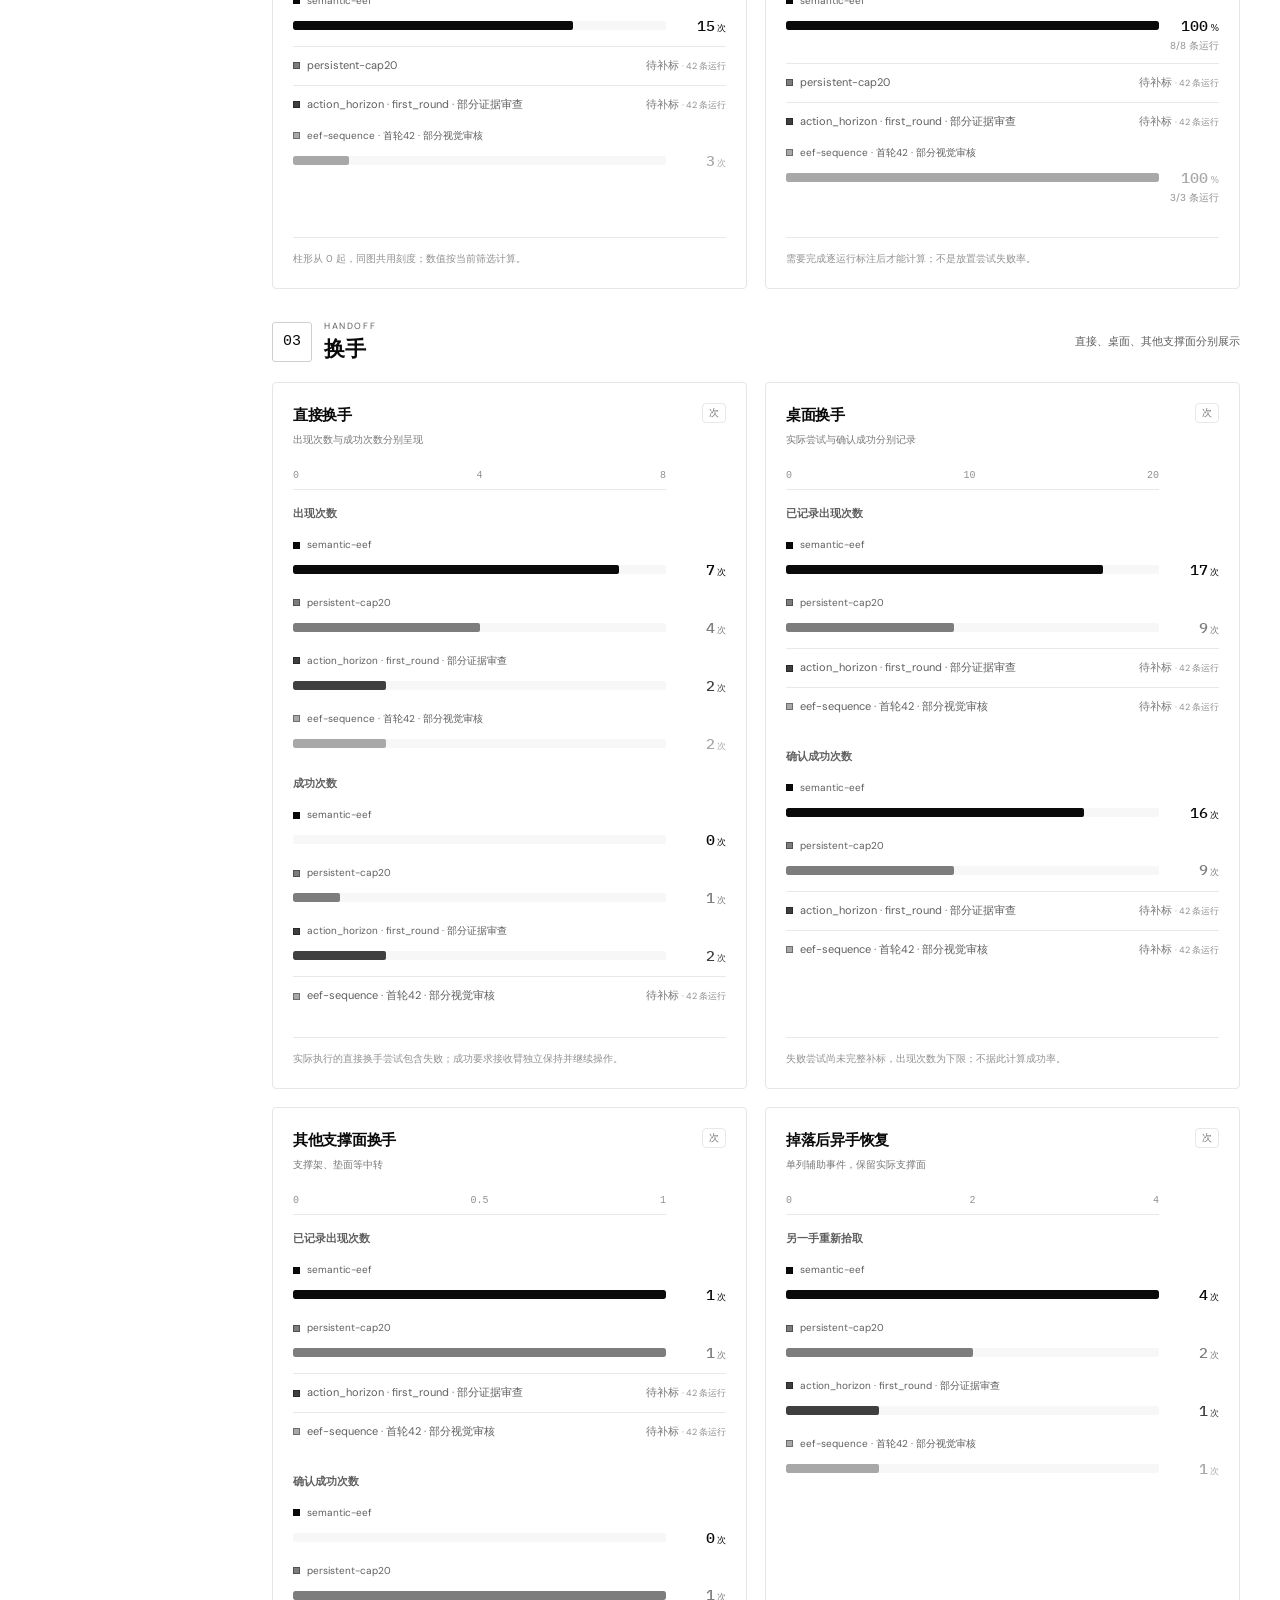
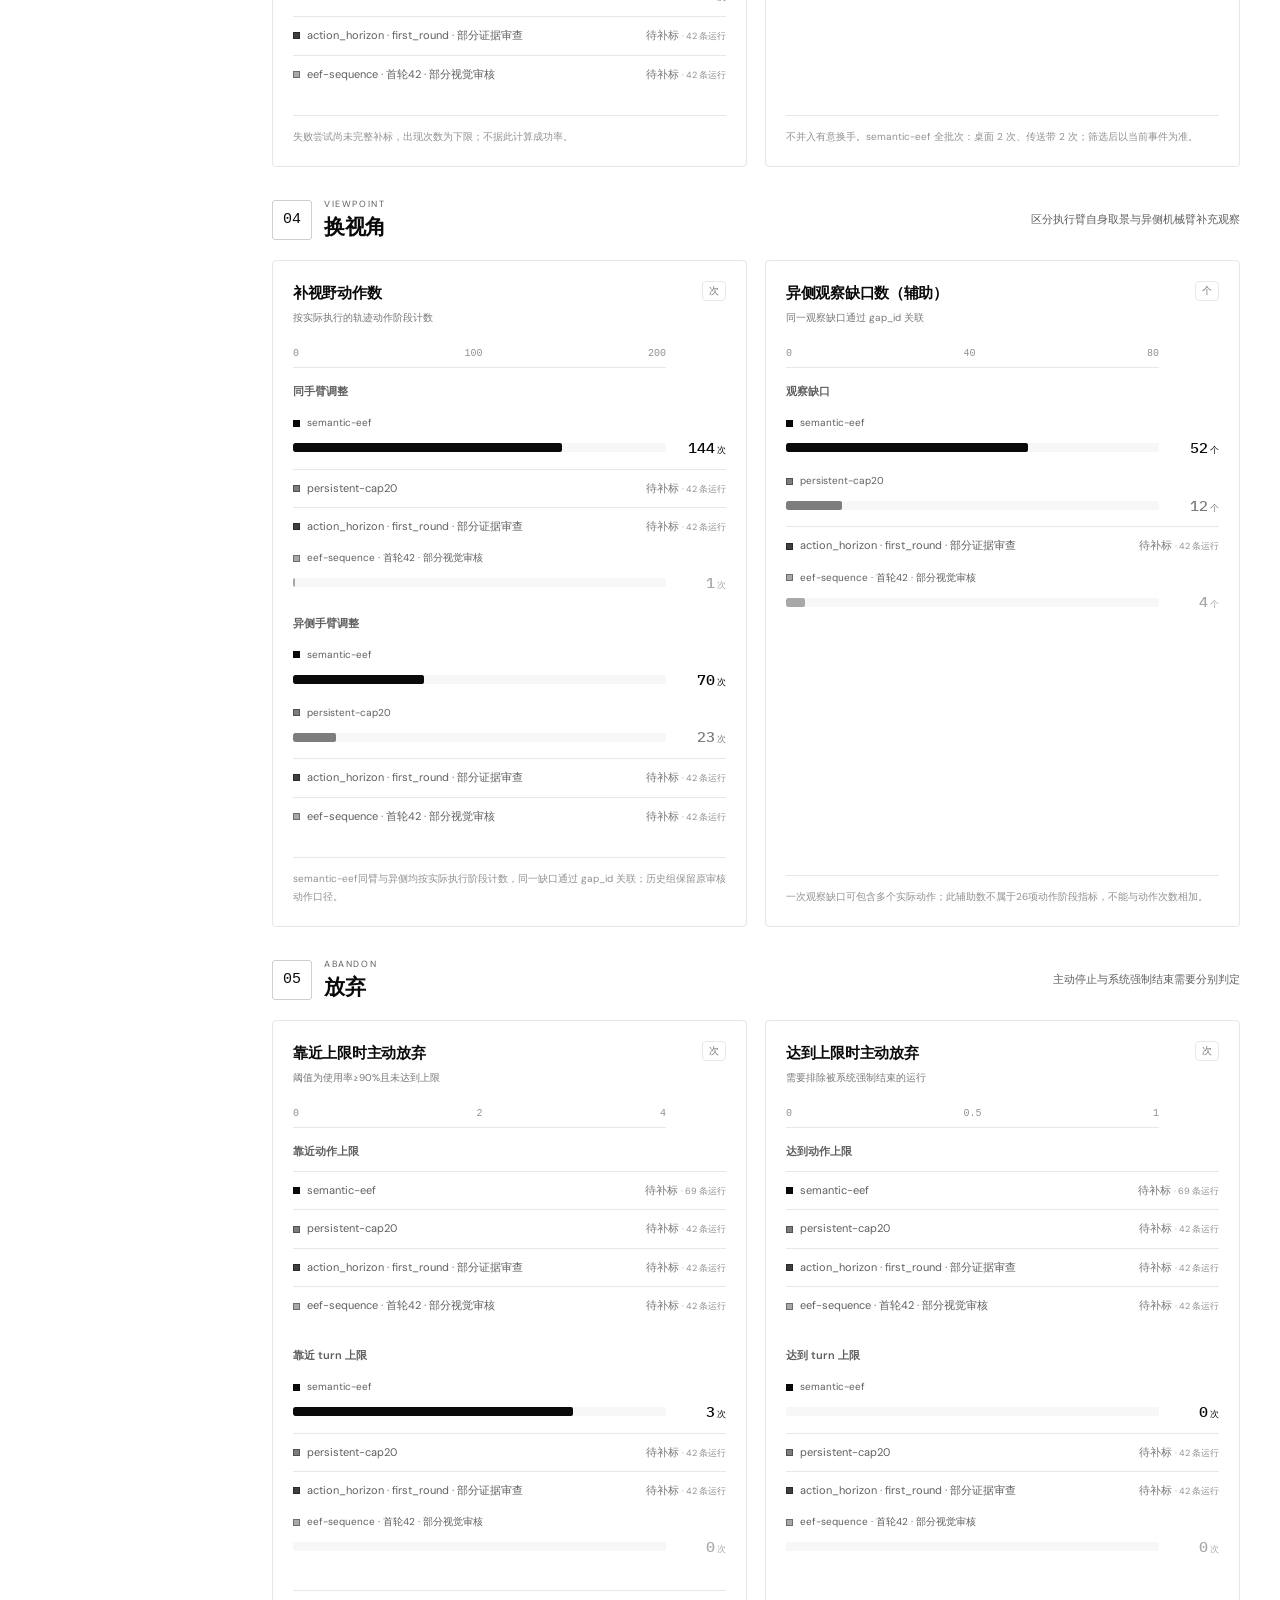
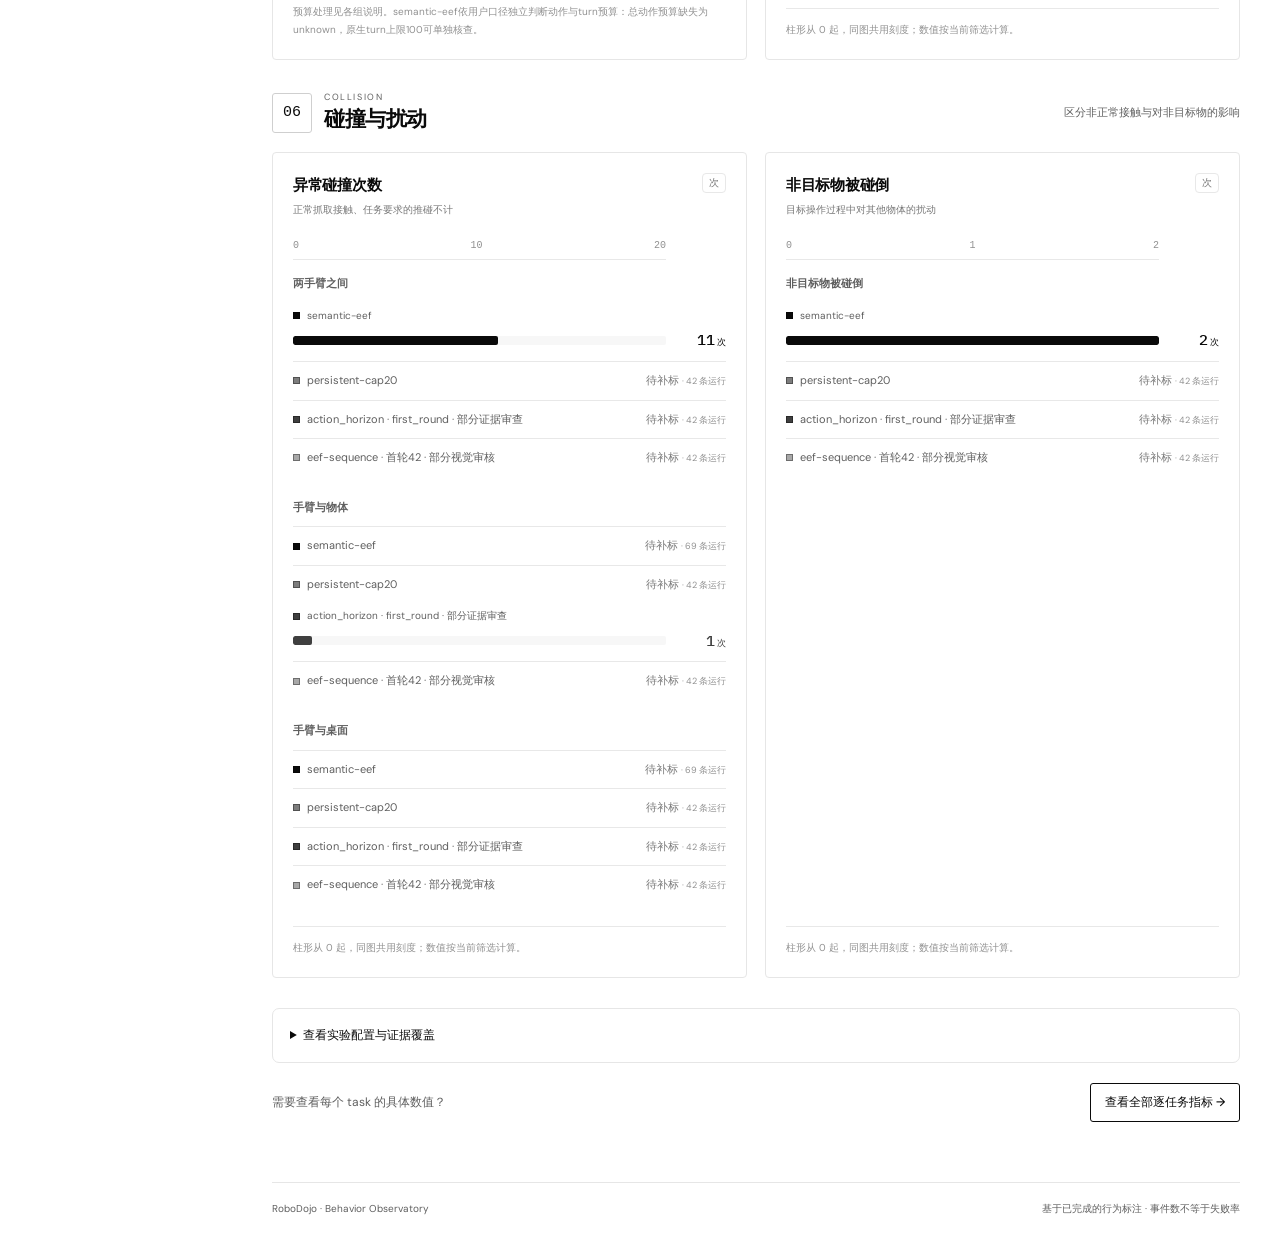
==== commit d0446f07: "style: 黑白极简主题 - 全站降饱和为纸白/墨黑/发丝灰，侧栏纯黑、按钮描边反色 - 图表 5 级灰阶序列色，图例细描边，文案改“灰阶固定代表实验” - 分组徽标按组固定灰阶色块，多组对比可扫读" ====
--- a/index.html
+++ b/index.html
@@ -1,5 +1,5 @@
 <!doctype html>
-<html lang="zh-CN"><head><meta charset="utf-8"><meta name="viewport" content="width=device-width,initial-scale=1"><meta name="description" content="RoboDojo 双臂机器人行为评估：两组42任务的结果、空夹、掉落、换手与补视野证据。"><meta name="theme-color" content="#15382d"><link rel="icon" href="data:image/svg+xml,%3Csvg xmlns=%27http://www.w3.org/2000/svg%27 viewBox=%270 0 32 32%27%3E%3Crect width=%2732%27 height=%2732%27 rx=%278%27 fill=%27%2315382d%27/%3E%3Ctext x=%2716%27 y=%2722%27 font-family=%27Helvetica,Arial%27 font-size=%2718%27 font-weight=%27bold%27 fill=%27%23d4b382%27 text-anchor=%27middle%27%3ER%3C/text%3E%3C/svg%3E"><link rel="alternate" type="text/markdown" href="protocol.md"><title>RoboDojo — 行为评估看板</title><link rel="stylesheet" href="style.css"><script src="data.js" defer></script><script src="charts.js" defer></script><script src="app.js" defer></script></head>
+<html lang="zh-CN"><head><meta charset="utf-8"><meta name="viewport" content="width=device-width,initial-scale=1"><meta name="description" content="RoboDojo 双臂机器人行为评估：两组42任务的结果、空夹、掉落、换手与补视野证据。"><meta name="theme-color" content="#0a0a0a"><link rel="icon" href="data:image/svg+xml,%3Csvg xmlns=%27http://www.w3.org/2000/svg%27 viewBox=%270 0 32 32%27%3E%3Crect width=%2732%27 height=%2732%27 rx=%278%27 fill=%27%230a0a0a%27/%3E%3Ctext x=%2716%27 y=%2722%27 font-family=%27Helvetica,Arial%27 font-size=%2718%27 font-weight=%27bold%27 fill=%27%23ffffff%27 text-anchor=%27middle%27%3ER%3C/text%3E%3C/svg%3E"><link rel="alternate" type="text/markdown" href="protocol.md"><title>RoboDojo — 行为评估看板</title><link rel="stylesheet" href="style.css"><script src="data.js" defer></script><script src="charts.js" defer></script><script src="app.js" defer></script></head>
 <body>
 <a class="skip" href="#main">跳转到内容</a>
 <aside class="sidebar"><a href="#overview" class="brand"><span class="brand-icon">R<span>·</span></span><span>RoboDojo<small>BEHAVIOR OBSERVATORY</small></span></a><div class="workspace"><span class="status-dot"></span>L3 · 双臂操作评估</div><p class="nav-label">工作空间 / WORKSPACE</p><nav aria-label="主导航"><a href="#overview" data-page="overview"><span>◫</span>评估总览</a><a href="#cases" data-page="cases"><span>▦</span>任务与运行</a><a href="#events" data-page="events"><span>◎</span>事件与证据</a><a href="#protocol" data-page="protocol"><span>≡</span>指标与提交规范</a></nav><div class="sidebar-bottom"><div class="dataset-icon">↗</div><b>让结果可以被复核</b><p>从汇总指标，回到每一次动作和它的图像证据。</p><a href="audit-data.json" download>下载当前数据快照 <span>↓</span></a><small>数据快照 · 2026.10.21<br>v5 / 本地预览</small><a href="protocol.md">给 agent：protocol.md <span>↗</span></a></div></aside>
--- a/style.css
+++ b/style.css
@@ -1,20 +1,20 @@
 @import url('https://fonts.googleapis.com/css2?family=DM+Sans:wght@400;500;600;700&family=IBM+Plex+Mono:wght@400;500&display=swap');
-:root{--bg:#f5f6f2;--panel:#fff;--ink:#202d27;--muted:#758077;--line:#e0e5dc;--green:#1c654b;--green-soft:#e6efe6;--orange:#bd7541;--orange-soft:#f4e9dd;--nav:#15382d}*{box-sizing:border-box}body{margin:0;background:var(--bg);color:var(--ink);font-family:'DM Sans',-apple-system,BlinkMacSystemFont,'PingFang SC',sans-serif;font-size:14px;line-height:1.6}button,input,select{font:inherit}button,a,input,select,summary{-webkit-tap-highlight-color:transparent}a{color:inherit;text-decoration:none}button,summary{cursor:pointer}button{color:inherit}button:focus-visible,a:focus-visible,input:focus-visible,select:focus-visible,summary:focus-visible{outline:3px solid #77a797;outline-offset:3px}button:disabled{cursor:default}button{border:0;background:none}small{font-size:11px}.mono,.value,.metric-value,.score{font-family:'IBM Plex Mono',monospace;font-variant-numeric:tabular-nums}.skip{position:fixed;top:-80px;left:10px;background:white;padding:12px;z-index:100}.skip:focus{top:10px}.sidebar{position:fixed;inset:0 auto 0 0;width:232px;background:var(--nav);color:#eaf1ea;padding:32px 22px;display:flex;flex-direction:column;z-index:20}.brand{display:flex;align-items:center;gap:12px;font-size:21px;letter-spacing:-.5px;font-weight:700}.brand-icon{border:1px solid #6b8877;width:39px;height:39px;border-radius:10px;font-size:28px;text-align:center;line-height:36px}.brand-icon span{color:#d4b382}.brand small{display:block;font-size:8px;letter-spacing:1.5px;color:#9eb7a9;font-weight:400}.workspace{margin:34px 0 27px;padding:11px 10px;border:1px solid #385647;border-radius:6px;font-size:12px;color:#b5cbbd}.status-dot{display:inline-block;width:6px;height:6px;border-radius:50%;background:#abcaa4;margin-right:8px}.nav-label{font-size:9px;letter-spacing:1.3px;color:#8ba797;margin-bottom:12px}.sidebar nav{display:flex;flex-direction:column;gap:7px}.sidebar nav a{display:flex;align-items:center;gap:12px;padding:12px;border-radius:6px;color:#b7cbbf;font-size:13px}.sidebar nav a:hover{background:#264b3c}.sidebar nav a.active{background:#e6efdf;color:#193f2d;font-weight:600}.sidebar nav a>span{font-size:19px;width:20px;line-height:1}.sidebar nav small{margin-left:auto;font-family:monospace}.sidebar-bottom{margin-top:auto;border-top:1px solid #3a5647;padding-top:20px;color:#a9c0b0;font-size:12px}.sidebar-bottom b{color:#dbe7dd;font-size:13px}.sidebar-bottom p{font-size:11px;line-height:1.9;margin:8px 0 16px}.sidebar-bottom a{display:block;color:#e0e9dc;font-size:11px;margin-bottom:24px}.sidebar-bottom a span{float:right}.sidebar-bottom>small{font-size:9px;color:#91ac9a;line-height:1.9}.dataset-icon{color:#bdd0b5;margin-bottom:9px;font-size:21px}.shell{margin-left:232px}.topbar{height:72px;display:flex;align-items:center;justify-content:space-between;border-bottom:1px solid var(--line);padding:0 40px;background:#fafbf8;font-size:12px}.breadcrumb{color:var(--muted)}.top-meta{display:flex;gap:25px;align-items:center;color:var(--muted);font-size:11px}.snapshot{color:var(--green)}main{padding:36px 40px 60px;max-width:1600px;margin:auto;min-height:calc(100vh - 135px)}.eyebrow{font-size:10px;letter-spacing:1.8px;text-transform:uppercase;color:var(--green);margin:0 0 8px;font-weight:600}.heading{display:flex;justify-content:space-between;align-items:flex-end;margin-bottom:26px;gap:20px}h1{font-size:31px;font-weight:600;line-height:1.3;letter-spacing:-1px;margin:0 0 10px}h2{font-size:17px;font-weight:600;margin:0}h3{font-size:14px;margin:0}p{margin:0}.subtitle{color:var(--muted);font-size:12px}.button{display:inline-flex;align-items:center;justify-content:center;gap:10px;border:1px solid #cbd5c8;background:#fff;border-radius:5px;padding:9px 14px;font-size:12px;white-space:nowrap}.button.primary{background:var(--green);color:white;border-color:var(--green)}.button:hover{filter:brightness(.96)}.section-label{font-size:10px;color:var(--muted);letter-spacing:1.1px;margin:27px 0 12px;display:flex;justify-content:space-between}.dataset-strip{display:flex;align-items:center;flex-wrap:wrap;gap:22px;background:#eef1e9;border:1px solid var(--line);border-radius:6px;padding:13px 17px;margin-bottom:22px;font-size:12px}.dataset-strip .divider{height:18px;width:1px;background:#cbd4c7}.legend{display:inline-flex;gap:8px;align-items:center;font-size:11px;white-space:nowrap}.swatch{height:8px;width:8px;background:var(--green);border-radius:2px;display:inline-block}.swatch.persistent{background:var(--orange)}.subtle{color:var(--muted)}.dataset-strip .tag{margin-left:auto;font-size:10px}.metrics{display:grid;grid-template-columns:repeat(4,minmax(0,1fr));gap:16px}.metric{background:var(--panel);border:1px solid var(--line);border-radius:8px;padding:20px;min-width:0}.metric-title{color:#536257;font-size:12px;display:flex;justify-content:space-between}.metric-title span{color:#aab5aa}.metric-values{display:flex;align-items:baseline;gap:13px;margin:17px 0 8px}.metric-value{font-size:32px;line-height:1.1;color:var(--green);letter-spacing:-1.8px}.metric-value.orange{color:var(--orange)}.metric-value small{font-size:14px;letter-spacing:-.4px}.versus{font-size:10px;color:#a7afa7}.metric-bottom{font-size:10px;color:var(--muted);line-height:1.8}.metric-bottom strong{font-weight:500;color:#5a685b}.notice{display:flex;gap:12px;background:#f4eee2;border:1px solid #e9ddc5;border-radius:6px;padding:12px 16px;font-size:11px;color:#7c6849;margin:20px 0 24px;line-height:1.8}.notice .mark{font-size:16px}.two-cols{display:grid;grid-template-columns:1.18fr 1fr;gap:20px}.panel{background:var(--panel);border:1px solid var(--line);border-radius:8px;padding:23px;min-width:0}.panel-head{display:flex;justify-content:space-between;align-items:center;gap:10px;margin-bottom:22px}.panel-head p{font-size:11px;color:var(--muted);margin-top:3px}.panel-head a{font-size:11px;color:var(--green);white-space:nowrap}.chart-row{display:grid;grid-template-columns:104px 1fr 34px;gap:10px;align-items:center;margin:20px 0}.chart-label{font-size:12px}.chart-label small{display:block;color:var(--muted);font-size:9px}.bars{display:grid;gap:6px}.bar-track{height:8px;background:#f0f2ed;border-radius:2px;overflow:hidden}.bar{height:100%;background:var(--green);border-radius:2px}.bar.orange{background:var(--orange)}.bar-values{display:grid;line-height:14px;gap:0;font-size:11px;font-family:monospace;text-align:right;color:var(--green)}.bar-values span+span{color:var(--orange)}.chart-note{font-size:10px;color:var(--muted);margin-top:18px;border-top:1px solid var(--line);padding-top:13px}.quality-row{display:grid;grid-template-columns:1fr 65px 65px;padding:10px 0;border-bottom:1px solid #edf0e9;font-size:12px;gap:8px}.quality-row span:not(:first-child){text-align:right;font-family:monospace}.quality-head{font-size:9px;color:var(--muted)}.quality-head span:not(:first-child){font-family:inherit}.callout{background:#f3f5ef;border-radius:5px;padding:13px 15px;margin-top:17px;font-size:11px;color:#687665;line-height:1.9}.callout b{color:#344a36;font-weight:600}.mini-stats{display:grid;grid-template-columns:repeat(3,1fr);gap:10px;margin:20px 0 0}.mini-stats>div{border-right:1px solid var(--line);padding-right:8px}.mini-stats>div:last-child{border:0}.mini-stats b{font-size:23px;font-weight:500;display:block;font-family:monospace}.mini-stats small{font-size:10px;color:var(--muted)}.table-panel{margin-top:20px;padding:23px 0 0;overflow:hidden}.table-panel>.panel-head,.table-panel>.filters{margin-left:23px;margin-right:23px}.table-scroll{overflow:auto}table{border-collapse:collapse;width:100%;text-align:left;white-space:nowrap;font-size:12px}th{background:#f6f7f3;color:#798476;font-weight:500;font-size:10px;letter-spacing:.2px;padding:12px 15px;border-top:1px solid var(--line);border-bottom:1px solid var(--line)}td{padding:13px 15px;border-bottom:1px solid #edf0e9}tr:last-child td{border-bottom:0}tbody tr:hover{background:#f9fbf6}.task-cell{white-space:normal;min-width:230px}.task-button{text-align:left;padding:0;color:#253b2b;font-size:12px}.task-button:hover{color:var(--green);text-decoration:underline}.task-button small{display:block;color:var(--muted);font-size:10px;margin-top:3px;text-decoration:none}.table-index{color:#a0a99d;font-family:monospace;font-size:10px}.pair{display:inline-flex;align-items:center;gap:7px;font-family:monospace}.pair .s{color:var(--green)}.pair .p{color:var(--orange)}.pair i{font-size:9px;color:#b4bdb1;font-style:normal}.delta{font-family:monospace;font-size:11px;padding:3px 6px;border-radius:3px;background:#eef2e8;color:#587049}.delta.negative{background:#f7eee4;color:#a46e48}.delta.zero{background:#f2f3ef;color:#8a9484}.tag{display:inline-block;font-size:10px;line-height:1.7;padding:3px 8px;border-radius:4px;background:#ecf1e7;color:#5d7350}.tag.warning{background:#f7eddf;color:#a77c43}.filters{display:flex;gap:10px;flex-wrap:wrap;margin-bottom:18px}.search{flex:1;min-width:180px}input,select{border:1px solid #d9e0d4;border-radius:5px;background:white;color:#46533f;padding:9px 11px;font-size:12px;max-width:100%}input[type=search]{width:100%}.count-line{color:var(--muted);font-size:11px;margin:12px 0}.empty{padding:35px;text-align:center;color:var(--muted)}.pager{display:flex;align-items:center;justify-content:space-between;padding:15px 0;margin-top:12px;font-size:12px;color:var(--muted)}.pager button{border:1px solid var(--line);padding:6px 14px;border-radius:4px;background:white}.pager button:disabled{opacity:.4}.event-list{display:grid;gap:12px}.event-card{background:white;border:1px solid var(--line);border-radius:7px;overflow:hidden}.event-summary{list-style:none;display:flex;gap:15px;align-items:center;padding:17px 20px}.event-summary::-webkit-details-marker{display:none}.event-summary:after{content:'+';margin-left:auto;font-size:19px;color:#8a9984}.event-card[open]>.event-summary:after{content:'−'}.event-icon{width:35px;height:35px;flex-shrink:0;background:#eef2e9;display:grid;place-items:center;border-radius:7px;color:#55744d;font-size:17px}.event-text{min-width:0}.event-text>b{font-size:12px;font-weight:500;overflow-wrap:anywhere}.event-text>small{display:block;color:var(--muted);font-size:10px;margin-top:4px}.event-summary .tag{margin-left:auto;white-space:nowrap}.event-body{padding:0 20px 20px;border-top:1px solid #f0f2ec}.event-body>p{font-size:12px;line-height:1.9;margin:15px 0}.evidence-grid{display:grid;grid-template-columns:repeat(2,minmax(0,1fr));gap:12px}.evidence-grid figure{margin:0;min-width:0}.evidence-grid img{width:100%;display:block;border:1px solid var(--line);border-radius:4px;background:#f4f5ef}.evidence-grid figcaption{font-size:10px;color:var(--muted);margin-top:4px}.group-pill{display:inline-flex;align-items:center;gap:7px;font-size:10px;color:var(--green)}.group-pill.persistent{color:var(--orange)}dialog{border:1px solid var(--line);border-radius:12px;padding:0;width:min(1100px,95vw);max-height:91vh;color:var(--ink);box-shadow:0 30px 100px #122c3040}dialog::backdrop{background:#17382bc4;backdrop-filter:blur(3px)}.dialog-head{display:flex;justify-content:space-between;align-items:center;padding:16px 25px;border-bottom:1px solid var(--line);font-size:10px;letter-spacing:1px;color:var(--muted);position:sticky;top:0;background:white;z-index:2}.icon-button{font-size:25px;line-height:1;width:30px;height:30px}.detail-inner{padding:26px}.detail-inner h2{font-size:22px;overflow-wrap:anywhere}.detail-inner>.subtitle{margin:8px 0 22px;line-height:1.9}.detail-scores{display:grid;grid-template-columns:1fr 1fr;gap:16px;margin:18px 0}.detail-score{padding:17px;background:#f4f6ef;border:1px solid var(--line);border-radius:6px}.detail-score>b{display:block;font-family:monospace;font-size:26px;margin-top:8px}.detail-score>small{color:var(--muted)}.detail-tabbar{display:flex;gap:8px;border-bottom:1px solid var(--line);margin:20px 0}.detail-tabbar button{padding:10px 12px;font-size:12px;border-bottom:2px solid transparent}.detail-tabbar button.active{border-color:var(--green);color:var(--green);font-weight:600}.detail-notes{font-size:12px;margin:15px 0;color:var(--muted)}.protocol-grid{display:grid;grid-template-columns:1fr 1fr;gap:20px}.definition{padding:17px 0;border-bottom:1px solid var(--line)}.definition:last-child{border:0}.definition p{font-size:12px;color:var(--muted);margin-top:6px}.steps{display:grid;gap:0;counter-reset:steps}.step{position:relative;padding:0 0 25px 40px;counter-increment:steps;border-left:1px solid #ccd8c5;margin-left:13px}.step:last-child{border:0;padding-bottom:0}.step:before{content:counter(steps,decimal-leading-zero);position:absolute;left:-14px;top:-1px;background:#edf3e6;border:1px solid #cbd7bf;border-radius:50%;width:27px;height:27px;text-align:center;line-height:25px;font-family:monospace;font-size:10px;color:#497140}.step p{font-size:12px;color:var(--muted);margin-top:5px}.file-box{border:1px dashed #bfcdb6;padding:22px;border-radius:6px;background:#fafbf7;margin-top:20px}.file-box h3{margin-bottom:8px}.file-box p{font-size:11px;color:var(--muted);margin:8px 0 15px}.file-box input{width:100%;margin-top:12px;font-size:11px}.validation{margin-top:12px;font-size:12px;line-height:1.9;overflow-wrap:anywhere}.validation.error{color:#a3593e}.validation.ok{color:var(--green)}.download-row{display:flex;gap:10px;flex-wrap:wrap}.muted-box{margin-top:20px;border:1px solid var(--line);border-radius:7px;padding:19px;font-size:12px;color:var(--muted);background:#f9faf6}.muted-box b{color:#4b5f44}.toast{position:fixed;bottom:22px;right:22px;padding:10px 18px;background:#1b3f30;color:white;border-radius:5px;font-size:12px;opacity:0;pointer-events:none;transition:opacity .2s;z-index:100}.toast.show{opacity:1}footer{border-top:1px solid var(--line);margin:0 40px;padding:18px 0;font-size:10px;color:#8a9585;display:flex;justify-content:space-between}.mobile-label{display:none}@media(min-width:1600px){main{padding-top:44px}.metric{padding:24px}.metric-value{font-size:37px}}
+:root{--bg:#f3f3f3;--panel:#fafafa;--ink:#2d2d2d;--muted:#787878;--line:#e8e8e8;--green:#464646;--green-soft:#e8e8e8;--orange:#787878;--orange-soft:#e8e8e8;--nav:#2d2d2d}*{box-sizing:border-box}body{margin:0;background:var(--bg);color:var(--ink);font-family:'DM Sans',-apple-system,BlinkMacSystemFont,'PingFang SC',sans-serif;font-size:14px;line-height:1.6}button,input,select{font:inherit}button,a,input,select,summary{-webkit-tap-highlight-color:transparent}a{color:inherit;text-decoration:none}button,summary{cursor:pointer}button{color:inherit}button:focus-visible,a:focus-visible,input:focus-visible,select:focus-visible,summary:focus-visible{outline:3px solid #919191;outline-offset:3px}button:disabled{cursor:default}button{border:0;background:none}small{font-size:11px}.mono,.value,.metric-value,.score{font-family:'IBM Plex Mono',monospace;font-variant-numeric:tabular-nums}.skip{position:fixed;top:-80px;left:10px;background:white;padding:12px;z-index:100}.skip:focus{top:10px}.sidebar{position:fixed;inset:0 auto 0 0;width:232px;background:var(--nav);color:#e8e8e8;padding:32px 22px;display:flex;flex-direction:column;z-index:20}.brand{display:flex;align-items:center;gap:12px;font-size:21px;letter-spacing:-.5px;font-weight:700}.brand-icon{border:1px solid #787878;width:39px;height:39px;border-radius:10px;font-size:28px;text-align:center;line-height:36px}.brand-icon span{color:#aaaaaa}.brand small{display:block;font-size:8px;letter-spacing:1.5px;color:#aaaaaa;font-weight:400}.workspace{margin:34px 0 27px;padding:11px 10px;border:1px solid #464646;border-radius:6px;font-size:12px;color:#c3c3c3}.status-dot{display:inline-block;width:6px;height:6px;border-radius:50%;background:#c3c3c3;margin-right:8px}.nav-label{font-size:9px;letter-spacing:1.3px;color:#919191;margin-bottom:12px}.sidebar nav{display:flex;flex-direction:column;gap:7px}.sidebar nav a{display:flex;align-items:center;gap:12px;padding:12px;border-radius:6px;color:#c3c3c3;font-size:13px}.sidebar nav a:hover{background:#2d2d2d}.sidebar nav a.active{background:#e8e8e8;color:#2d2d2d;font-weight:600}.sidebar nav a>span{font-size:19px;width:20px;line-height:1}.sidebar nav small{margin-left:auto;font-family:monospace}.sidebar-bottom{margin-top:auto;border-top:1px solid #464646;padding-top:20px;color:#aaaaaa;font-size:12px}.sidebar-bottom b{color:#e8e8e8;font-size:13px}.sidebar-bottom p{font-size:11px;line-height:1.9;margin:8px 0 16px}.sidebar-bottom a{display:block;color:#e8e8e8;font-size:11px;margin-bottom:24px}.sidebar-bottom a span{float:right}.sidebar-bottom>small{font-size:9px;color:#aaaaaa;line-height:1.9}.dataset-icon{color:#c3c3c3;margin-bottom:9px;font-size:21px}.shell{margin-left:232px}.topbar{height:72px;display:flex;align-items:center;justify-content:space-between;border-bottom:1px solid var(--line);padding:0 40px;background:#fafafa;font-size:12px}.breadcrumb{color:var(--muted)}.top-meta{display:flex;gap:25px;align-items:center;color:var(--muted);font-size:11px}.snapshot{color:var(--green)}main{padding:36px 40px 60px;max-width:1600px;margin:auto;min-height:calc(100vh - 135px)}.eyebrow{font-size:10px;letter-spacing:1.8px;text-transform:uppercase;color:var(--green);margin:0 0 8px;font-weight:600}.heading{display:flex;justify-content:space-between;align-items:flex-end;margin-bottom:26px;gap:20px}h1{font-size:31px;font-weight:600;line-height:1.3;letter-spacing:-1px;margin:0 0 10px}h2{font-size:17px;font-weight:600;margin:0}h3{font-size:14px;margin:0}p{margin:0}.subtitle{color:var(--muted);font-size:12px}.button{display:inline-flex;align-items:center;justify-content:center;gap:10px;border:1px solid #d7d7d7;background:#fafafa;border-radius:5px;padding:9px 14px;font-size:12px;white-space:nowrap}.button.primary{background:var(--green);color:white;border-color:var(--green)}.button:hover{filter:brightness(.96)}.section-label{font-size:10px;color:var(--muted);letter-spacing:1.1px;margin:27px 0 12px;display:flex;justify-content:space-between}.dataset-strip{display:flex;align-items:center;flex-wrap:wrap;gap:22px;background:#e8e8e8;border:1px solid var(--line);border-radius:6px;padding:13px 17px;margin-bottom:22px;font-size:12px}.dataset-strip .divider{height:18px;width:1px;background:#d7d7d7}.legend{display:inline-flex;gap:8px;align-items:center;font-size:11px;white-space:nowrap}.swatch{height:8px;width:8px;background:var(--green);border-radius:2px;display:inline-block}.swatch.persistent{background:var(--orange)}.subtle{color:var(--muted)}.dataset-strip .tag{margin-left:auto;font-size:10px}.metrics{display:grid;grid-template-columns:repeat(4,minmax(0,1fr));gap:16px}.metric{background:var(--panel);border:1px solid var(--line);border-radius:8px;padding:20px;min-width:0}.metric-title{color:#5f5f5f;font-size:12px;display:flex;justify-content:space-between}.metric-title span{color:#aaaaaa}.metric-values{display:flex;align-items:baseline;gap:13px;margin:17px 0 8px}.metric-value{font-size:32px;line-height:1.1;color:var(--green);letter-spacing:-1.8px}.metric-value.orange{color:var(--orange)}.metric-value small{font-size:14px;letter-spacing:-.4px}.versus{font-size:10px;color:#aaaaaa}.metric-bottom{font-size:10px;color:var(--muted);line-height:1.8}.metric-bottom strong{font-weight:500;color:#5f5f5f}.notice{display:flex;gap:12px;background:#e8e8e8;border:1px solid #d7d7d7;border-radius:6px;padding:12px 16px;font-size:11px;color:#5f5f5f;margin:20px 0 24px;line-height:1.8}.notice .mark{font-size:16px}.two-cols{display:grid;grid-template-columns:1.18fr 1fr;gap:20px}.panel{background:var(--panel);border:1px solid var(--line);border-radius:8px;padding:23px;min-width:0}.panel-head{display:flex;justify-content:space-between;align-items:center;gap:10px;margin-bottom:22px}.panel-head p{font-size:11px;color:var(--muted);margin-top:3px}.panel-head a{font-size:11px;color:var(--green);white-space:nowrap}.chart-row{display:grid;grid-template-columns:104px 1fr 34px;gap:10px;align-items:center;margin:20px 0}.chart-label{font-size:12px}.chart-label small{display:block;color:var(--muted);font-size:9px}.bars{display:grid;gap:6px}.bar-track{height:8px;background:#f3f3f3;border-radius:2px;overflow:hidden}.bar{height:100%;background:var(--green);border-radius:2px}.bar.orange{background:var(--orange)}.bar-values{display:grid;line-height:14px;gap:0;font-size:11px;font-family:monospace;text-align:right;color:var(--green)}.bar-values span+span{color:var(--orange)}.chart-note{font-size:10px;color:var(--muted);margin-top:18px;border-top:1px solid var(--line);padding-top:13px}.quality-row{display:grid;grid-template-columns:1fr 65px 65px;padding:10px 0;border-bottom:1px solid #e8e8e8;font-size:12px;gap:8px}.quality-row span:not(:first-child){text-align:right;font-family:monospace}.quality-head{font-size:9px;color:var(--muted)}.quality-head span:not(:first-child){font-family:inherit}.callout{background:#f3f3f3;border-radius:5px;padding:13px 15px;margin-top:17px;font-size:11px;color:#787878;line-height:1.9}.callout b{color:#464646;font-weight:600}.mini-stats{display:grid;grid-template-columns:repeat(3,1fr);gap:10px;margin:20px 0 0}.mini-stats>div{border-right:1px solid var(--line);padding-right:8px}.mini-stats>div:last-child{border:0}.mini-stats b{font-size:23px;font-weight:500;display:block;font-family:monospace}.mini-stats small{font-size:10px;color:var(--muted)}.table-panel{margin-top:20px;padding:23px 0 0;overflow:hidden}.table-panel>.panel-head,.table-panel>.filters{margin-left:23px;margin-right:23px}.table-scroll{overflow:auto}table{border-collapse:collapse;width:100%;text-align:left;white-space:nowrap;font-size:12px}th{background:#f3f3f3;color:#787878;font-weight:500;font-size:10px;letter-spacing:.2px;padding:12px 15px;border-top:1px solid var(--line);border-bottom:1px solid var(--line)}td{padding:13px 15px;border-bottom:1px solid #e8e8e8}tr:last-child td{border-bottom:0}tbody tr:hover{background:#fafafa}.task-cell{white-space:normal;min-width:230px}.task-button{text-align:left;padding:0;color:#2d2d2d;font-size:12px}.task-button:hover{color:var(--green);text-decoration:underline}.task-button small{display:block;color:var(--muted);font-size:10px;margin-top:3px;text-decoration:none}.table-index{color:#aaaaaa;font-family:monospace;font-size:10px}.pair{display:inline-flex;align-items:center;gap:7px;font-family:monospace}.pair .s{color:var(--green)}.pair .p{color:var(--orange)}.pair i{font-size:9px;color:#c3c3c3;font-style:normal}.delta{font-family:monospace;font-size:11px;padding:3px 6px;border-radius:3px;background:#e8e8e8;color:#5f5f5f}.delta.negative{background:#e8e8e8;color:#787878}.delta.zero{background:#f3f3f3;color:#919191}.tag{display:inline-block;font-size:10px;line-height:1.7;padding:3px 8px;border-radius:4px;background:#e8e8e8;color:#5f5f5f}.tag.warning{background:#e8e8e8;color:#787878}.filters{display:flex;gap:10px;flex-wrap:wrap;margin-bottom:18px}.search{flex:1;min-width:180px}input,select{border:1px solid #d7d7d7;border-radius:5px;background:white;color:#464646;padding:9px 11px;font-size:12px;max-width:100%}input[type=search]{width:100%}.count-line{color:var(--muted);font-size:11px;margin:12px 0}.empty{padding:35px;text-align:center;color:var(--muted)}.pager{display:flex;align-items:center;justify-content:space-between;padding:15px 0;margin-top:12px;font-size:12px;color:var(--muted)}.pager button{border:1px solid var(--line);padding:6px 14px;border-radius:4px;background:white}.pager button:disabled{opacity:.4}.event-list{display:grid;gap:12px}.event-card{background:white;border:1px solid var(--line);border-radius:7px;overflow:hidden}.event-summary{list-style:none;display:flex;gap:15px;align-items:center;padding:17px 20px}.event-summary::-webkit-details-marker{display:none}.event-summary:after{content:'+';margin-left:auto;font-size:19px;color:#919191}.event-card[open]>.event-summary:after{content:'−'}.event-icon{width:35px;height:35px;flex-shrink:0;background:#e8e8e8;display:grid;place-items:center;border-radius:7px;color:#5f5f5f;font-size:17px}.event-text{min-width:0}.event-text>b{font-size:12px;font-weight:500;overflow-wrap:anywhere}.event-text>small{display:block;color:var(--muted);font-size:10px;margin-top:4px}.event-summary .tag{margin-left:auto;white-space:nowrap}.event-body{padding:0 20px 20px;border-top:1px solid #f3f3f3}.event-body>p{font-size:12px;line-height:1.9;margin:15px 0}.evidence-grid{display:grid;grid-template-columns:repeat(2,minmax(0,1fr));gap:12px}.evidence-grid figure{margin:0;min-width:0}.evidence-grid img{width:100%;display:block;border:1px solid var(--line);border-radius:4px;background:#f3f3f3}.evidence-grid figcaption{font-size:10px;color:var(--muted);margin-top:4px}.group-pill{display:inline-flex;align-items:center;gap:7px;font-size:10px;color:var(--green)}.group-pill.persistent{color:var(--orange)}dialog{border:1px solid var(--line);border-radius:12px;padding:0;width:min(1100px,95vw);max-height:91vh;color:var(--ink);box-shadow:0 30px 100px #122c3040}dialog::backdrop{background:#17382bc4;backdrop-filter:blur(3px)}.dialog-head{display:flex;justify-content:space-between;align-items:center;padding:16px 25px;border-bottom:1px solid var(--line);font-size:10px;letter-spacing:1px;color:var(--muted);position:sticky;top:0;background:white;z-index:2}.icon-button{font-size:25px;line-height:1;width:30px;height:30px}.detail-inner{padding:26px}.detail-inner h2{font-size:22px;overflow-wrap:anywhere}.detail-inner>.subtitle{margin:8px 0 22px;line-height:1.9}.detail-scores{display:grid;grid-template-columns:1fr 1fr;gap:16px;margin:18px 0}.detail-score{padding:17px;background:#f3f3f3;border:1px solid var(--line);border-radius:6px}.detail-score>b{display:block;font-family:monospace;font-size:26px;margin-top:8px}.detail-score>small{color:var(--muted)}.detail-tabbar{display:flex;gap:8px;border-bottom:1px solid var(--line);margin:20px 0}.detail-tabbar button{padding:10px 12px;font-size:12px;border-bottom:2px solid transparent}.detail-tabbar button.active{border-color:var(--green);color:var(--green);font-weight:600}.detail-notes{font-size:12px;margin:15px 0;color:var(--muted)}.protocol-grid{display:grid;grid-template-columns:1fr 1fr;gap:20px}.definition{padding:17px 0;border-bottom:1px solid var(--line)}.definition:last-child{border:0}.definition p{font-size:12px;color:var(--muted);margin-top:6px}.steps{display:grid;gap:0;counter-reset:steps}.step{position:relative;padding:0 0 25px 40px;counter-increment:steps;border-left:1px solid #d7d7d7;margin-left:13px}.step:last-child{border:0;padding-bottom:0}.step:before{content:counter(steps,decimal-leading-zero);position:absolute;left:-14px;top:-1px;background:#e8e8e8;border:1px solid #c3c3c3;border-radius:50%;width:27px;height:27px;text-align:center;line-height:25px;font-family:monospace;font-size:10px;color:#5f5f5f}.step p{font-size:12px;color:var(--muted);margin-top:5px}.file-box{border:1px dashed #c3c3c3;padding:22px;border-radius:6px;background:#fafafa;margin-top:20px}.file-box h3{margin-bottom:8px}.file-box p{font-size:11px;color:var(--muted);margin:8px 0 15px}.file-box input{width:100%;margin-top:12px;font-size:11px}.validation{margin-top:12px;font-size:12px;line-height:1.9;overflow-wrap:anywhere}.validation.error{color:#787878}.validation.ok{color:var(--green)}.download-row{display:flex;gap:10px;flex-wrap:wrap}.muted-box{margin-top:20px;border:1px solid var(--line);border-radius:7px;padding:19px;font-size:12px;color:var(--muted);background:#fafafa}.muted-box b{color:#464646}.toast{position:fixed;bottom:22px;right:22px;padding:10px 18px;background:#2d2d2d;color:white;border-radius:5px;font-size:12px;opacity:0;pointer-events:none;transition:opacity .2s;z-index:100}.toast.show{opacity:1}footer{border-top:1px solid var(--line);margin:0 40px;padding:18px 0;font-size:10px;color:#919191;display:flex;justify-content:space-between}.mobile-label{display:none}@media(min-width:1600px){main{padding-top:44px}.metric{padding:24px}.metric-value{font-size:37px}}
 @media(max-width:1150px){.sidebar{width:200px;padding:26px 16px}.shell{margin-left:200px}main{padding:28px 25px}.topbar{padding:0 25px}.metrics{gap:10px}.metric{padding:16px 12px}.metric-value{font-size:27px}.metric-values{gap:8px}.two-cols{grid-template-columns:1fr 1fr}.panel{padding:19px}.table-panel{padding:19px 0 0}.dataset-strip{gap:14px}.protocol-grid{grid-template-columns:1fr}}
 @media(max-width:800px){.sidebar{position:static;width:100%;padding:16px 20px;display:block}.brand{font-size:18px}.brand-icon{height:32px;width:32px;font-size:23px;line-height:30px}.brand small{font-size:7px}.workspace,.nav-label,.sidebar-bottom{display:none}.sidebar nav{flex-direction:row;gap:4px;margin-top:18px;overflow:auto}.sidebar nav a{font-size:11px;padding:8px 10px;white-space:nowrap}.sidebar nav a>span{font-size:15px;width:auto}.sidebar nav small{display:none}.shell{margin:0}.topbar{height:50px;padding:0 20px}.top-meta{gap:10px;font-size:9px}.snapshot{display:none}main{padding:25px 20px 40px}.heading{align-items:flex-start}h1{font-size:27px}.metrics{grid-template-columns:1fr 1fr;gap:12px}.metric{padding:18px}.metric-value{font-size:32px}.two-cols{grid-template-columns:1fr}.dataset-strip{font-size:10px;gap:10px}.dataset-strip .divider{display:none}.dataset-strip .tag{margin-left:0}.notice{font-size:10px}.evidence-grid{grid-template-columns:1fr}footer{margin:0 20px;gap:10px;flex-direction:column}.detail-inner{padding:20px}.detail-inner h2{font-size:19px}.event-summary{padding:14px 12px;gap:10px}.event-summary .tag{font-size:9px;padding:2px 5px}.event-icon{width:28px;height:28px}.event-text>b{font-size:11px}.event-body{padding:0 12px 15px}.detail-score{padding:12px}.detail-score>b{font-size:24px}}
 @media(max-width:420px){.sidebar nav a{gap:5px;padding:8px 7px}.sidebar nav a>span{display:none}.heading{flex-wrap:wrap;gap:12px}.heading>.button{font-size:10px;padding:7px 10px}.metrics{gap:9px}.metric{padding:14px 11px}.metric-value{font-size:27px}.metric-values{gap:8px}.metric-title{font-size:11px}.metric-bottom{font-size:9px}.legend{font-size:10px}.event-summary .tag{display:none}.top-meta{font-size:9px}.filters select{flex:1}.detail-score .group-pill{font-size:9px}}
-.scope-panel{background:#eaf0e5;border:1px solid #cfdac8;padding:18px 20px;border-radius:8px;margin-bottom:30px}.scope-head{display:flex;justify-content:space-between;align-items:center;margin-bottom:12px}.scope-controls{display:grid;grid-template-columns:1.2fr 2fr 1fr .7fr .7fr;gap:12px}.scope-controls label,.filters label{display:flex;flex-direction:column;gap:5px;font-size:11px;color:#52644d;min-width:0}.scope-controls select{width:100%;min-width:0}.scope-panel p{font-size:12px;margin-top:14px;overflow-wrap:anywhere}.scope-panel>small{color:#73806c}.settings-grid{display:grid;grid-template-columns:repeat(auto-fit,minmax(min(100%,340px),1fr));gap:15px;margin-bottom:20px}.setting-panel{border:1px solid var(--line);background:white;border-radius:6px;padding:16px;min-width:0}.setting-panel summary{font-size:12px}.setting-panel p{font-size:11px;color:var(--muted);margin-top:12px}.setting-panel dl{display:grid;grid-template-columns:135px minmax(0,1fr);font-size:11px;gap:8px;overflow-wrap:anywhere}.setting-panel dd{margin:0}.setting-panel dt{color:var(--muted)}.scope-metric{border-top:1px solid #eef0e9;margin-top:13px;padding-top:10px;display:grid;gap:4px}.scope-metric b{font-family:monospace;font-size:24px;font-weight:500}.scope-metric small{color:var(--muted);font-size:10px}.pending{color:#a48458;font-size:11px}.compare-cell{display:flex;gap:16px;justify-content:space-between;padding:5px 0}.matrix{max-height:70vh;overflow:auto}.matrix th{position:sticky;top:0;z-index:2}.matrix td:first-child{position:sticky;left:0;background:#fff;z-index:1;max-width:330px}.count-line{padding:0 23px}.run-id{display:block;overflow-wrap:anywhere}.detail-score{margin-bottom:12px}.detail-score pre{white-space:pre-wrap;overflow-wrap:anywhere}.detail-score details{font-size:12px}.setting-panel[open]{align-self:start}@media(max-width:900px){.scope-controls{grid-template-columns:1fr 1fr}.scope-controls label:nth-child(2){grid-column:span 1}.scope-head{gap:10px}.scope-panel{padding:15px}.scope-metric b{font-size:22px}}@media(max-width:420px){.scope-controls{grid-template-columns:1fr 1fr}.scope-controls label:nth-child(2){grid-column:1/-1;grid-row:2}.scope-head b{font-size:12px}.scope-head .button{font-size:10px}.setting-panel dl{grid-template-columns:105px minmax(0,1fr)}}
+.scope-panel{background:#e8e8e8;border:1px solid #d7d7d7;padding:18px 20px;border-radius:8px;margin-bottom:30px}.scope-head{display:flex;justify-content:space-between;align-items:center;margin-bottom:12px}.scope-controls{display:grid;grid-template-columns:1.2fr 2fr 1fr .7fr .7fr;gap:12px}.scope-controls label,.filters label{display:flex;flex-direction:column;gap:5px;font-size:11px;color:#5f5f5f;min-width:0}.scope-controls select{width:100%;min-width:0}.scope-panel p{font-size:12px;margin-top:14px;overflow-wrap:anywhere}.scope-panel>small{color:#787878}.settings-grid{display:grid;grid-template-columns:repeat(auto-fit,minmax(min(100%,340px),1fr));gap:15px;margin-bottom:20px}.setting-panel{border:1px solid var(--line);background:white;border-radius:6px;padding:16px;min-width:0}.setting-panel summary{font-size:12px}.setting-panel p{font-size:11px;color:var(--muted);margin-top:12px}.setting-panel dl{display:grid;grid-template-columns:135px minmax(0,1fr);font-size:11px;gap:8px;overflow-wrap:anywhere}.setting-panel dd{margin:0}.setting-panel dt{color:var(--muted)}.scope-metric{border-top:1px solid #e8e8e8;margin-top:13px;padding-top:10px;display:grid;gap:4px}.scope-metric b{font-family:monospace;font-size:24px;font-weight:500}.scope-metric small{color:var(--muted);font-size:10px}.pending{color:#787878;font-size:11px}.compare-cell{display:flex;gap:16px;justify-content:space-between;padding:5px 0}.matrix{max-height:70vh;overflow:auto}.matrix th{position:sticky;top:0;z-index:2}.matrix td:first-child{position:sticky;left:0;background:#fafafa;z-index:1;max-width:330px}.count-line{padding:0 23px}.run-id{display:block;overflow-wrap:anywhere}.detail-score{margin-bottom:12px}.detail-score pre{white-space:pre-wrap;overflow-wrap:anywhere}.detail-score details{font-size:12px}.setting-panel[open]{align-self:start}@media(max-width:900px){.scope-controls{grid-template-columns:1fr 1fr}.scope-controls label:nth-child(2){grid-column:span 1}.scope-head{gap:10px}.scope-panel{padding:15px}.scope-metric b{font-size:22px}}@media(max-width:420px){.scope-controls{grid-template-columns:1fr 1fr}.scope-controls label:nth-child(2){grid-column:1/-1;grid-row:2}.scope-head b{font-size:12px}.scope-head .button{font-size:10px}.setting-panel dl{grid-template-columns:105px minmax(0,1fr)}}
 .compare-cell{gap:8px;align-items:center;white-space:nowrap}.compare-cell .group-pill{font-size:10px;padding:1px 5px;white-space:nowrap}.matrix td{white-space:nowrap}.detail-episode{margin:-4px 0 14px}
 .scroll-hint{display:none}@media(max-width:800px){.scroll-hint{display:block;font-size:10px;color:var(--muted);margin:2px 0 8px}.table-scroll{box-shadow:inset -12px 0 12px -12px rgba(0,0,0,.28)}}
 .settings-grid{align-items:start}
 
-.evidence-links{display:grid;gap:6px;margin-top:10px}.evidence-row{display:flex;flex-wrap:wrap;align-items:center;gap:10px;font-size:11px;border-top:1px dashed var(--line);padding-top:6px}.ev-meta{font-family:monospace;color:var(--muted);min-width:120px}.evidence-row a{color:var(--green);text-decoration:underline;text-underline-offset:2px}.evidence-row a:hover{color:#0f4733}.evidence-note{font-size:10px;color:var(--muted);margin:8px 0 0}.video-list{list-style:none;padding:0;margin:10px 0 0;display:grid;gap:6px;font-size:12px}.video-list li{display:flex;justify-content:space-between;gap:12px;border-top:1px dashed var(--line);padding-top:6px}.video-list small{color:var(--muted);font-size:10px}
+.evidence-links{display:grid;gap:6px;margin-top:10px}.evidence-row{display:flex;flex-wrap:wrap;align-items:center;gap:10px;font-size:11px;border-top:1px dashed var(--line);padding-top:6px}.ev-meta{font-family:monospace;color:var(--muted);min-width:120px}.evidence-row a{color:var(--green);text-decoration:underline;text-underline-offset:2px}.evidence-row a:hover{color:#2d2d2d}.evidence-note{font-size:10px;color:var(--muted);margin:8px 0 0}.video-list{list-style:none;padding:0;margin:10px 0 0;display:grid;gap:6px;font-size:12px}.video-list li{display:flex;justify-content:space-between;gap:12px;border-top:1px dashed var(--line);padding-top:6px}.video-list small{color:var(--muted);font-size:10px}
 
 /* protocol page: dual entry + spec tables */
 .entry{margin-bottom:20px}
 .entry-grid{display:grid;grid-template-columns:1fr 1fr;gap:16px}
 @media(max-width:800px){.entry-grid{grid-template-columns:1fr}}
-.entry-card{border:1px solid var(--line);border-radius:10px;padding:16px;background:#fff}
+.entry-card{border:1px solid var(--line);border-radius:10px;padding:16px;background:#fafafa}
 .entry-card .eyebrow{margin:0 0 4px}
 .entry-card h3{margin:0 0 6px;font-size:15px}
 .entry-card p{margin:0 0 10px;font-size:12px;color:var(--muted);line-height:1.6}
@@ -22,7 +22,7 @@
 .entry-links li{display:flex;justify-content:space-between;gap:10px;border-top:1px dashed var(--line);padding-top:6px;font-size:12px}
 .entry-links a{font-family:"IBM Plex Mono",monospace;color:var(--green);text-decoration:none;border-bottom:1px solid currentColor}
 .entry-links small{color:var(--muted);font-size:10px;text-align:right}
-.code-block{background:#0f1a16;color:#e6efe9;border-radius:8px;padding:12px 14px;overflow:auto;font-size:11px;line-height:1.65;font-family:"IBM Plex Mono",monospace;margin:12px 0}
+.code-block{background:#191919;color:#e8e8e8;border-radius:8px;padding:12px 14px;overflow:auto;font-size:11px;line-height:1.65;font-family:"IBM Plex Mono",monospace;margin:12px 0}
 .protocol-table{font-size:11.5px}
 .protocol-table th{white-space:nowrap}
 .protocol-table.dense td{vertical-align:top;line-height:1.6}
@@ -32,4 +32,165 @@
 .mono-sm{font-family:"IBM Plex Mono",monospace;font-size:10.5px;color:var(--muted)}
 .note{font-size:11px;color:var(--muted);margin:8px 0 0}
 /* Behavior overview: a common zero baseline, direct labels, explicit missingness. */
-.bc-intro{display:flex;align-items:end;justify-content:space-between;gap:18px;margin-bottom:24px}.bc-intro h1{font-size:29px;letter-spacing:-.6px}.bc-toolbar{display:flex;justify-content:space-between;gap:16px;align-items:center;border-top:1px solid var(--line);padding:16px 0;font-size:11px;color:var(--muted)}.bc-global-legend{display:flex;flex-wrap:wrap;gap:24px}.bc-legend{display:inline-flex;align-items:center;gap:7px;font-size:11px;color:#4b5e52;white-space:nowrap}.bc-legend i{width:7px;height:7px;border-radius:2px;display:inline-block;flex-shrink:0}.bc-section-nav{display:flex;flex-wrap:wrap;border:1px solid #cfd8ca;border-radius:8px;background:#fff;overflow:hidden;margin-bottom:16px}.bc-section-nav button{flex:1;white-space:nowrap;padding:13px 10px;font-size:12px;border-right:1px solid #e4e9e0}.bc-section-nav button:last-child{border:0}.bc-section-nav button:hover{background:#eaf1e4}.bc-section-nav small{color:#889580;margin-right:7px;font-family:monospace;font-size:10px}.bc-notice{font-size:11px;line-height:1.9;margin:0 0 26px}.bc-section{margin:0 0 38px;scroll-margin-top:24px}.bc-section-head{display:flex;align-items:center;gap:12px;margin:0 0 17px}.bc-section-number{font-family:monospace;color:#87977f;font-size:15px;border:1px solid #d6dfd0;background:#eef2e8;display:grid;place-items:center;width:40px;height:40px;border-radius:6px}.bc-section-head p{font-size:9px;letter-spacing:1.6px;color:#8a9682}.bc-section-head h2{font-size:21px;line-height:1.5}.bc-section-description{margin-left:auto;font-size:11px;color:#7d8975;text-align:right}.bc-grid{display:grid;grid-template-columns:repeat(2,minmax(0,1fr));gap:18px}.bc-grid-three{grid-template-columns:repeat(3,minmax(0,1fr))}.bc-card{padding:23px;background:#fff;border:1px solid #dfe5d8;border-radius:9px;min-width:0;display:flex;flex-direction:column;box-shadow:0 2px 3px #29413102}.bc-card-head{display:flex;justify-content:space-between;align-items:start;gap:10px;margin-bottom:19px}.bc-card-head h3{font-size:15px;font-weight:600;margin:0;line-height:1.6}.bc-card-head p{color:#829078;font-size:10px;line-height:1.8;margin-top:4px}.bc-unit{border:1px solid #e7eade;padding:1px 6px;font-size:10px;border-radius:4px;white-space:nowrap;color:#77806a}.bc-axis{margin-left:0;margin-right:60px;display:flex;justify-content:space-between;color:#99a28f;font-family:monospace;font-size:10px;border-bottom:1px solid #e7ecdf;padding-bottom:5px;margin-bottom:15px}.bc-measure{margin-bottom:22px}.bc-measure:last-child{margin-bottom:0}.bc-measure-label{font-size:11px;font-weight:600;color:#53634d;margin:0 0 10px}.bc-series{display:grid;grid-template-columns:minmax(0,1fr) 60px;width:100%;text-align:left;padding:0;margin:0 0 11px;gap:5px 0;align-items:center;border-radius:4px;position:relative}.bc-series-name{grid-column:1/-1}.bc-series-name .bc-legend{font-size:10px}.bc-track{height:9px;display:block;background:repeating-linear-gradient(to right,#edf1e7 0,#edf1e7 calc(50% - 1px),#dbe3d2 calc(50% - 1px),#dbe3d2 50%);border-radius:2px;overflow:hidden}.bc-track>span{height:100%;display:block;border-radius:2px;min-width:0}.bc-number{font-family:'IBM Plex Mono',monospace;font-size:15px;text-align:right;font-weight:500;line-height:1.3}.bc-number small{font-family:system-ui;font-size:9px;font-weight:400;margin-left:2px}.bc-denom{grid-column:1/-1;font-size:10px;text-align:right;color:#8c9582;line-height:1.2}.bc-series[data-chart-category]:hover .bc-track{outline:2px solid #dbe4d4;outline-offset:3px}.bc-series[data-chart-category]:hover .bc-number{text-decoration:underline;text-underline-offset:3px}.bc-footnote{color:#8a927f;font-size:10px;line-height:1.8;border-top:1px solid #edf0e6;padding-top:12px;margin-top:auto}.bc-plot{padding-bottom:22px}.bc-card-pending{background:#fcfdf9;border-style:dashed}.bc-card-pending .bc-unit{background:#f3eee2;color:#9b8052;border-color:#eadfc8}.bc-pending-line{display:flex;justify-content:space-between;align-items:center;gap:8px;padding:10px 0;border-top:1px solid #edf0e7;font-size:11px;color:#9a845c;flex-wrap:wrap}.bc-pending-line small{font-size:9px;color:#9a9f8e}.bc-rings{display:flex;gap:20px;justify-content:space-around;padding:4px 0 23px;flex:1}.bc-ring-item{text-align:center;min-width:0;display:flex;align-items:center;flex-direction:column;justify-content:center}.bc-ring{width:146px;height:146px;position:relative;margin:10px 0 8px}.bc-ring svg{display:block;width:100%;height:100%}.bc-ring circle{fill:none;stroke-width:8}.bc-ring-bg{stroke:#edf1e7}.bc-ring b{position:absolute;inset:0;display:flex;align-items:center;justify-content:center;font-family:'IBM Plex Mono',monospace;font-size:25px;letter-spacing:-1px;font-weight:500}.bc-ring b small{font-size:12px;margin:4px 0 0 2px;letter-spacing:0}.bc-ring-count{font-size:10px;color:#8a9680}.bc-ring-count strong{color:#405a3d}.bc-config{background:white;border:1px solid var(--line);padding:17px;border-radius:7px;font-size:12px}.bc-config .settings-grid{margin:16px 0 0}.bc-bottom{display:flex;align-items:center;justify-content:space-between;margin-top:20px;color:var(--muted);font-size:12px}.bc-grid-general{grid-template-columns:repeat(2,minmax(0,1fr))}@media(min-width:1600px){.bc-grid-general{grid-template-columns:repeat(4,minmax(0,1fr))}.bc-rings{gap:5px}.bc-ring{width:112px;height:112px}.bc-ring b{font-size:21px}.bc-ring-item .bc-legend{font-size:9px}}@media(max-width:1150px){.bc-grid-three{grid-template-columns:repeat(2,minmax(0,1fr))}.bc-grid-three .bc-card:last-child{grid-column:1/-1}.bc-grid-three .bc-card:last-child .bc-plot{display:grid;grid-template-columns:repeat(3,minmax(0,1fr));gap:20px}.bc-card{padding:19px}.bc-section-description{max-width:50%}.bc-ring{width:120px;height:120px}.bc-rings{gap:10px}}@media(max-width:800px){.bc-toolbar{align-items:start;flex-direction:column;gap:9px}.bc-intro{align-items:start;flex-direction:column}.bc-intro h1{font-size:25px}.bc-section-nav button{flex:0 0 auto;border:0;padding:11px}.bc-section-head{flex-wrap:wrap}.bc-section-description{flex:1 0 100%;max-width:none;text-align:left;margin:0;font-size:11px}.bc-grid,.bc-grid-three,.bc-grid-general{grid-template-columns:1fr}.bc-grid-three .bc-card:last-child{grid-column:auto}.bc-grid-three .bc-card:last-child .bc-plot{display:block}.bc-rings{gap:16px}.bc-ring{width:135px;height:135px}.bc-card{padding:20px}.bc-bottom{gap:10px;align-items:start;flex-direction:column}.bc-section{margin-bottom:29px}.bc-section-head h2{font-size:20px}}
+.bc-intro{display:flex;align-items:end;justify-content:space-between;gap:18px;margin-bottom:24px}.bc-intro h1{font-size:29px;letter-spacing:-.6px}.bc-toolbar{display:flex;justify-content:space-between;gap:16px;align-items:center;border-top:1px solid var(--line);padding:16px 0;font-size:11px;color:var(--muted)}.bc-global-legend{display:flex;flex-wrap:wrap;gap:24px}.bc-legend{display:inline-flex;align-items:center;gap:7px;font-size:11px;color:#5f5f5f;white-space:nowrap}.bc-legend i{width:7px;height:7px;border-radius:2px;display:inline-block;flex-shrink:0}.bc-section-nav{display:flex;flex-wrap:wrap;border:1px solid #d7d7d7;border-radius:8px;background:#fafafa;overflow:hidden;margin-bottom:16px}.bc-section-nav button{flex:1;white-space:nowrap;padding:13px 10px;font-size:12px;border-right:1px solid #e8e8e8}.bc-section-nav button:last-child{border:0}.bc-section-nav button:hover{background:#e8e8e8}.bc-section-nav small{color:#919191;margin-right:7px;font-family:monospace;font-size:10px}.bc-notice{font-size:11px;line-height:1.9;margin:0 0 26px}.bc-section{margin:0 0 38px;scroll-margin-top:24px}.bc-section-head{display:flex;align-items:center;gap:12px;margin:0 0 17px}.bc-section-number{font-family:monospace;color:#919191;font-size:15px;border:1px solid #d7d7d7;background:#e8e8e8;display:grid;place-items:center;width:40px;height:40px;border-radius:6px}.bc-section-head p{font-size:9px;letter-spacing:1.6px;color:#919191}.bc-section-head h2{font-size:21px;line-height:1.5}.bc-section-description{margin-left:auto;font-size:11px;color:#787878;text-align:right}.bc-grid{display:grid;grid-template-columns:repeat(2,minmax(0,1fr));gap:18px}.bc-grid-three{grid-template-columns:repeat(3,minmax(0,1fr))}.bc-card{padding:23px;background:#fafafa;border:1px solid #d7d7d7;border-radius:9px;min-width:0;display:flex;flex-direction:column;box-shadow:0 2px 3px #29413102}.bc-card-head{display:flex;justify-content:space-between;align-items:start;gap:10px;margin-bottom:19px}.bc-card-head h3{font-size:15px;font-weight:600;margin:0;line-height:1.6}.bc-card-head p{color:#787878;font-size:10px;line-height:1.8;margin-top:4px}.bc-unit{border:1px solid #e8e8e8;padding:1px 6px;font-size:10px;border-radius:4px;white-space:nowrap;color:#787878}.bc-axis{margin-left:0;margin-right:60px;display:flex;justify-content:space-between;color:#919191;font-family:monospace;font-size:10px;border-bottom:1px solid #e8e8e8;padding-bottom:5px;margin-bottom:15px}.bc-measure{margin-bottom:22px}.bc-measure:last-child{margin-bottom:0}.bc-measure-label{font-size:11px;font-weight:600;color:#5f5f5f;margin:0 0 10px}.bc-series{display:grid;grid-template-columns:minmax(0,1fr) 60px;width:100%;text-align:left;padding:0;margin:0 0 11px;gap:5px 0;align-items:center;border-radius:4px;position:relative}.bc-series-name{grid-column:1/-1}.bc-series-name .bc-legend{font-size:10px}.bc-track{height:9px;display:block;background:repeating-linear-gradient(to right,#e8e8e8 0,#e8e8e8 calc(50% - 1px),#d7d7d7 calc(50% - 1px),#d7d7d7 50%);border-radius:2px;overflow:hidden}.bc-track>span{height:100%;display:block;border-radius:2px;min-width:0}.bc-number{font-family:'IBM Plex Mono',monospace;font-size:15px;text-align:right;font-weight:500;line-height:1.3}.bc-number small{font-family:system-ui;font-size:9px;font-weight:400;margin-left:2px}.bc-denom{grid-column:1/-1;font-size:10px;text-align:right;color:#919191;line-height:1.2}.bc-series[data-chart-category]:hover .bc-track{outline:2px solid #d7d7d7;outline-offset:3px}.bc-series[data-chart-category]:hover .bc-number{text-decoration:underline;text-underline-offset:3px}.bc-footnote{color:#919191;font-size:10px;line-height:1.8;border-top:1px solid #e8e8e8;padding-top:12px;margin-top:auto}.bc-plot{padding-bottom:22px}.bc-card-pending{background:#fafafa;border-style:dashed}.bc-card-pending .bc-unit{background:#e8e8e8;color:#787878;border-color:#d7d7d7}.bc-pending-line{display:flex;justify-content:space-between;align-items:center;gap:8px;padding:10px 0;border-top:1px solid #e8e8e8;font-size:11px;color:#787878;flex-wrap:wrap}.bc-pending-line small{font-size:9px;color:#919191}.bc-rings{display:flex;gap:20px;justify-content:space-around;padding:4px 0 23px;flex:1}.bc-ring-item{text-align:center;min-width:0;display:flex;align-items:center;flex-direction:column;justify-content:center}.bc-ring{width:146px;height:146px;position:relative;margin:10px 0 8px}.bc-ring svg{display:block;width:100%;height:100%}.bc-ring circle{fill:none;stroke-width:8}.bc-ring-bg{stroke:#e8e8e8}.bc-ring b{position:absolute;inset:0;display:flex;align-items:center;justify-content:center;font-family:'IBM Plex Mono',monospace;font-size:25px;letter-spacing:-1px;font-weight:500}.bc-ring b small{font-size:12px;margin:4px 0 0 2px;letter-spacing:0}.bc-ring-count{font-size:10px;color:#919191}.bc-ring-count strong{color:#464646}.bc-config{background:white;border:1px solid var(--line);padding:17px;border-radius:7px;font-size:12px}.bc-config .settings-grid{margin:16px 0 0}.bc-bottom{display:flex;align-items:center;justify-content:space-between;margin-top:20px;color:var(--muted);font-size:12px}.bc-grid-general{grid-template-columns:repeat(2,minmax(0,1fr))}@media(min-width:1600px){.bc-grid-general{grid-template-columns:repeat(4,minmax(0,1fr))}.bc-rings{gap:5px}.bc-ring{width:112px;height:112px}.bc-ring b{font-size:21px}.bc-ring-item .bc-legend{font-size:9px}}@media(max-width:1150px){.bc-grid-three{grid-template-columns:repeat(2,minmax(0,1fr))}.bc-grid-three .bc-card:last-child{grid-column:1/-1}.bc-grid-three .bc-card:last-child .bc-plot{display:grid;grid-template-columns:repeat(3,minmax(0,1fr));gap:20px}.bc-card{padding:19px}.bc-section-description{max-width:50%}.bc-ring{width:120px;height:120px}.bc-rings{gap:10px}}@media(max-width:800px){.bc-toolbar{align-items:start;flex-direction:column;gap:9px}.bc-intro{align-items:start;flex-direction:column}.bc-intro h1{font-size:25px}.bc-section-nav button{flex:0 0 auto;border:0;padding:11px}.bc-section-head{flex-wrap:wrap}.bc-section-description{flex:1 0 100%;max-width:none;text-align:left;margin:0;font-size:11px}.bc-grid,.bc-grid-three,.bc-grid-general{grid-template-columns:1fr}.bc-grid-three .bc-card:last-child{grid-column:auto}.bc-grid-three .bc-card:last-child .bc-plot{display:block}.bc-rings{gap:16px}.bc-ring{width:135px;height:135px}.bc-card{padding:20px}.bc-bottom{gap:10px;align-items:start;flex-direction:column}.bc-section{margin-bottom:29px}.bc-section-head h2{font-size:20px}}
+
+/* Audit provenance and local evidence links */
+.bc-source{display:flex;align-items:center;flex-wrap:wrap;gap:10px;padding:18px;background:#f3f3f3;border:1px solid #d7d7d7;border-radius:8px;margin-bottom:14px;font-size:12px}.bc-source>div{flex:1 1 300px}.bc-source p{font-size:11px;color:#787878;margin-top:5px}.source-links{line-height:1.9;margin:12px 0}.source-links a{color:#464646;text-decoration:underline}.source-links small{display:block;color:#787878}.source-notes{padding-left:18px;line-height:1.8;margin:12px 0}.setting-panel dd{overflow-wrap:anywhere}
+.bc-rings{flex-wrap:wrap}.bc-ring-item{min-width:0}.bc-ring-item .bc-legend{white-space:normal;justify-content:center;text-align:center;max-width:190px}.bc-series-name{min-width:0}.bc-series-name .bc-legend{white-space:normal;overflow-wrap:anywhere}.bc-global-legend .bc-legend{white-space:normal;overflow-wrap:anywhere}
+@media(max-width:800px){.bc-rings{gap:22px}.bc-ring-item{flex:0 1 140px}.bc-pending-line .bc-legend{white-space:normal;overflow-wrap:anywhere}.bc-global-legend{gap:12px}.bc-source .button{font-size:11px}}
+
+/* ============================================================
+   MONOCHROME / 黑白极简主题
+   覆盖层：不改布局，只收敛颜色、边框、阴影与字重层级。
+   ============================================================ */
+:root{
+  --paper:#ffffff; --ink-10:#0a0a0a; --ink-20:#1a1a1a; --ink-60:#5f5f5f;
+  --hair:#e6e6e6; --hair-strong:#cfcfcf; --wash:#f7f7f7;
+  --bg:var(--paper); --panel:var(--paper); --ink:var(--ink-10);
+  --muted:var(--ink-60); --line:var(--hair);
+  --green:#0a0a0a; --green-soft:#f2f2f2; --orange:#3d3d3d; --orange-soft:#f2f2f2;
+  --nav:#0a0a0a;
+}
+body{background:var(--paper);color:var(--ink);-webkit-font-smoothing:antialiased}
+::selection{background:#0a0a0a;color:#fff}
+
+/* 侧栏：纯黑，白色发丝分隔 */
+.sidebar{background:var(--nav);color:#f5f5f5;border-right:1px solid #000}
+.brand{color:#fff;letter-spacing:-.3px}
+.brand-icon{border:1px solid #4a4a4a;border-radius:4px;color:#fff}
+.brand-icon span{color:#8f8f8f}
+.brand small{color:#8f8f8f;letter-spacing:1.8px}
+.workspace{border:1px solid #2e2e2e;border-radius:4px;color:#bdbdbd;background:#111}
+.status-dot{background:#fff}
+.nav-label{color:#6f6f6f}
+.sidebar nav a{color:#c2c2c2;border-radius:4px;border-left:2px solid transparent}
+.sidebar nav a:hover{background:#161616;color:#fff}
+.sidebar nav a[aria-current="page"],.sidebar nav a.active{background:#161616;color:#fff;border-left-color:#fff}
+.sidebar nav a>span{opacity:.75}
+.sidebar-bottom{color:#a8a8a8}
+.sidebar-bottom b{color:#fff}
+.sidebar-bottom a{color:#e6e6e6;border-bottom:1px solid #3a3a3a}
+.sidebar-bottom a:hover{color:#fff;border-bottom-color:#fff}
+.dataset-icon{border:1px solid #3a3a3a;border-radius:4px;color:#fff}
+
+/* 顶栏与页脚 */
+.topbar{border-bottom:1px solid var(--hair);background:var(--paper)}
+.breadcrumb{color:var(--ink-60)}
+.top-meta{color:var(--ink-60)}
+.snapshot{color:var(--ink)}
+footer{border-top:1px solid var(--hair);color:var(--ink-60)}
+
+/* 标题层级：靠字重与字距，不靠颜色 */
+h1,h2,h3{letter-spacing:-.02em;color:var(--ink)}
+h1{font-weight:640}
+.eyebrow{letter-spacing:.22em;color:var(--ink-60);font-weight:500}
+.subtitle{color:var(--ink-60)}
+
+/* 面板：纸白 + 发丝线，去掉所有阴影 */
+.panel,.bc-card,.entry-card,.setting-panel,.table-panel{
+  background:var(--paper);border:1px solid var(--hair);border-radius:4px;box-shadow:none}
+
+/* 指标卡 */
+.metric{border:1px solid var(--hair);border-radius:4px;background:var(--paper);box-shadow:none}
+.metric-value{color:var(--ink);font-weight:600;letter-spacing:-.03em}
+.metric-title,.metric-bottom{color:var(--ink-60)}
+.metric-values{color:var(--ink-60)}
+
+/* 按钮：描边黑白，hover 反色 */
+.button,.icon-button{
+  border:1px solid var(--ink)!important;background:var(--paper);color:var(--ink);
+  border-radius:3px;font-weight:500;transition:background .12s,color .12s}
+.button:hover,.icon-button:hover{background:var(--ink);color:#fff}
+.button:active{background:#000;color:#fff}
+button:focus-visible,a:focus-visible,input:focus-visible,select:focus-visible,summary:focus-visible{
+  outline:2px solid var(--ink);outline-offset:2px}
+
+/* 选择器/表单：细边框、无内阴影 */
+select,input[type=text]{border:1px solid var(--hair-strong)!important;border-radius:3px;background:var(--paper);color:var(--ink)}
+select:hover{border-color:var(--ink)!important}
+.scope-panel{background:var(--wash);border:1px solid var(--hair);border-radius:4px}
+.scope-controls label,.filters label{color:var(--ink-60)}
+.scope-panel>small{color:var(--ink-60)}
+
+/* 标签 / 徽标：一律描边，不用填充色 */
+.tag,.group-pill,.status-dot,.badge{
+  background:var(--paper)!important;color:var(--ink)!important;
+  border:1px solid var(--hair-strong);border-radius:2px;font-weight:500}
+.tag.warning,.tag[class*="warn"]{border-color:var(--ink);font-weight:600}
+.group-pill{border-color:var(--ink-60)}
+.pending{color:var(--ink-60);font-style:normal}
+
+/* 表格：表头浅灰、行分隔发丝、首列纸白 */
+table{border-collapse:collapse}
+th{background:var(--wash);color:var(--ink-60);font-weight:500;border-bottom:1px solid var(--hair-strong)}
+td{border-bottom:1px solid var(--hair)}
+tbody tr:hover td{background:#fafafa}
+.matrix td:first-child{background:var(--paper)}
+.matrix th{background:var(--wash)}
+
+/* 图表容器与图例 */
+.bc-section-nav{background:var(--paper);border:1px solid var(--hair);border-radius:4px}
+.bc-section-nav button{border-right:1px solid var(--hair)}
+.bc-section-nav button:hover{background:var(--wash)}
+.bc-section-nav small{color:var(--ink-60)}
+.bc-section-number{background:var(--paper);border:1px solid var(--hair-strong);border-radius:3px;color:var(--ink)}
+.bc-section-head p,.bc-section-description{color:var(--ink-60)}
+.bc-legend{color:var(--ink-60)}
+.bc-legend i{border-radius:0}
+.bc-source{background:var(--wash);border:1px solid var(--hair);border-radius:4px}
+.bc-source p{color:var(--ink-60)}
+.bc-track{background:var(--wash)!important}
+
+/* 证据与链接 */
+.evidence-row{border-top:1px solid var(--hair)}
+.ev-meta{color:var(--ink-60)}
+.evidence-row a,.source-links a,.entry-links a{color:var(--ink);text-decoration:underline;text-underline-offset:2px}
+.evidence-row a:hover,.source-links a:hover{background:var(--ink);color:#fff;text-decoration:none}
+.source-links small,.evidence-note,.video-list small{color:var(--ink-60)}
+
+/* 代码块与 mono 文本 */
+.code-block{background:var(--ink-10);color:#f2f2f2;border-radius:4px}
+code{background:var(--wash);border:1px solid var(--hair);border-radius:2px;padding:0 4px;color:var(--ink)}
+.code-block code{background:none;border:0;padding:0;color:inherit}
+.mono-sm,.run-id{color:var(--ink-60)}
+
+/* 事件卡 */
+.event-card{border:1px solid var(--hair);border-radius:4px;background:var(--paper)}
+.event-card:hover{border-color:var(--hair-strong)}
+.event-summary{background:var(--paper)}
+.event-icon{border:1px solid var(--hair-strong);border-radius:50%;color:var(--ink)}
+.event-card[open]{border-color:var(--ink)}
+.event-text>b{color:var(--ink)}
+
+/* 详情弹窗 */
+dialog{border:1px solid var(--ink);border-radius:4px;box-shadow:0 24px 60px rgba(0,0,0,.18)}
+dialog::backdrop{background:rgba(0,0,0,.55)}
+.dialog-head{border-bottom:1px solid var(--hair);color:var(--ink)}
+.detail-score b{color:var(--ink);font-weight:650}
+.toast{background:var(--ink-10);color:#fff;border-radius:3px}
+
+/* 表格滚动提示与粘性表头 */
+.scroll-hint{color:var(--ink-60)}
+.matrix th{box-shadow:inset 0 -1px 0 var(--hair-strong)}
+
+/* ---- 收尾：色块徽标、图例描边、事件密度、代码块换行 ---- */
+.group-pill{display:inline-flex;align-items:center;gap:6px;border:1px solid var(--hair-strong);
+  background:var(--paper);color:var(--ink);border-radius:2px;padding:1px 7px;font-size:11px;white-space:nowrap}
+.group-pill .sw{width:8px;height:8px;border-radius:1px;flex:0 0 auto;display:inline-block}
+.bc-legend i{box-shadow:inset 0 0 0 1px rgba(0,0,0,.35)}
+.code-block{white-space:pre-wrap;overflow-wrap:anywhere}
+
+/* 事件卡：收紧留白，信息更密 */
+.event-summary{padding:11px 14px}
+.event-text small{line-height:1.5}
+.event-text>b{font-size:12px}
+.event-icon{width:24px;height:24px;font-size:11px}
+.event-list{gap:8px}
+.event-body{padding:0 14px 13px}
+.event-card+.event-card{margin-top:8px}
+
+/* 卡片与分区节奏 */
+.panel+.panel{margin-top:18px}
+.bc-section{margin-bottom:30px}
+.bc-card{padding:20px}
+.metric{padding:16px 18px}
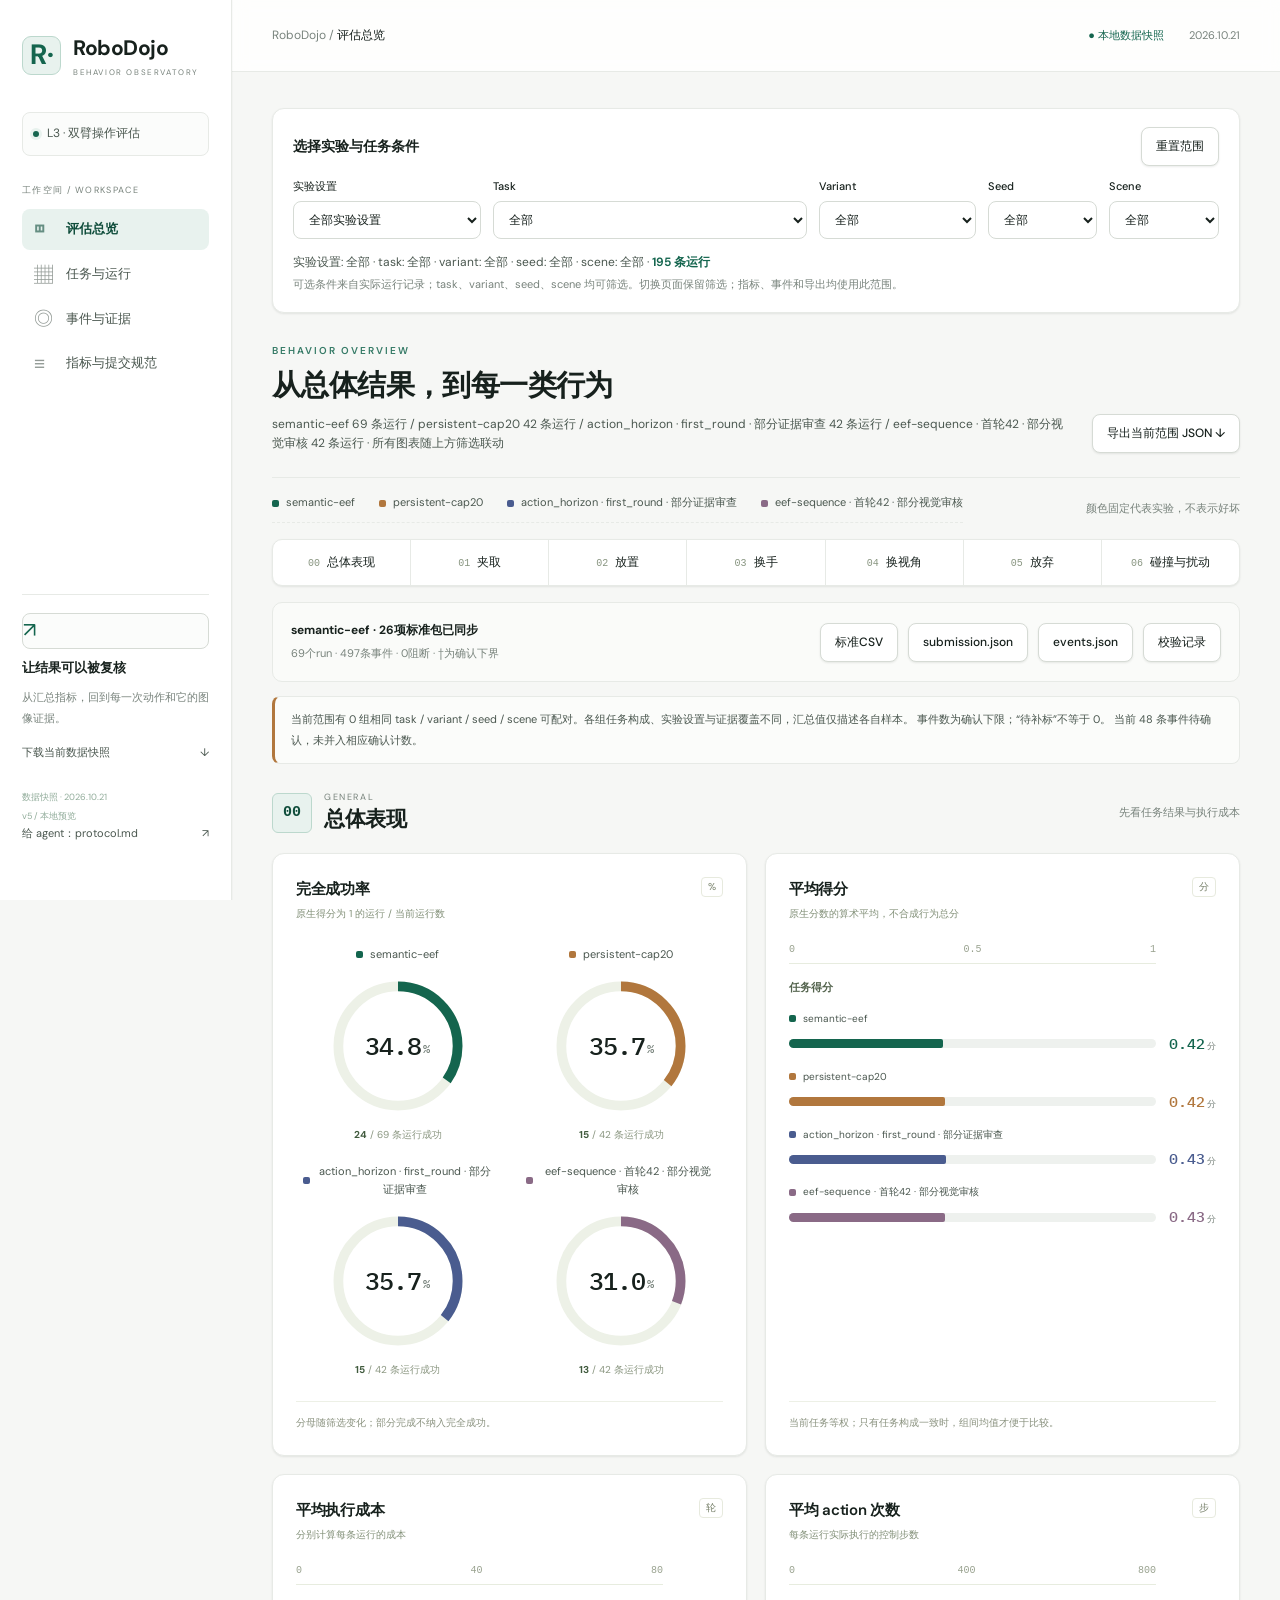
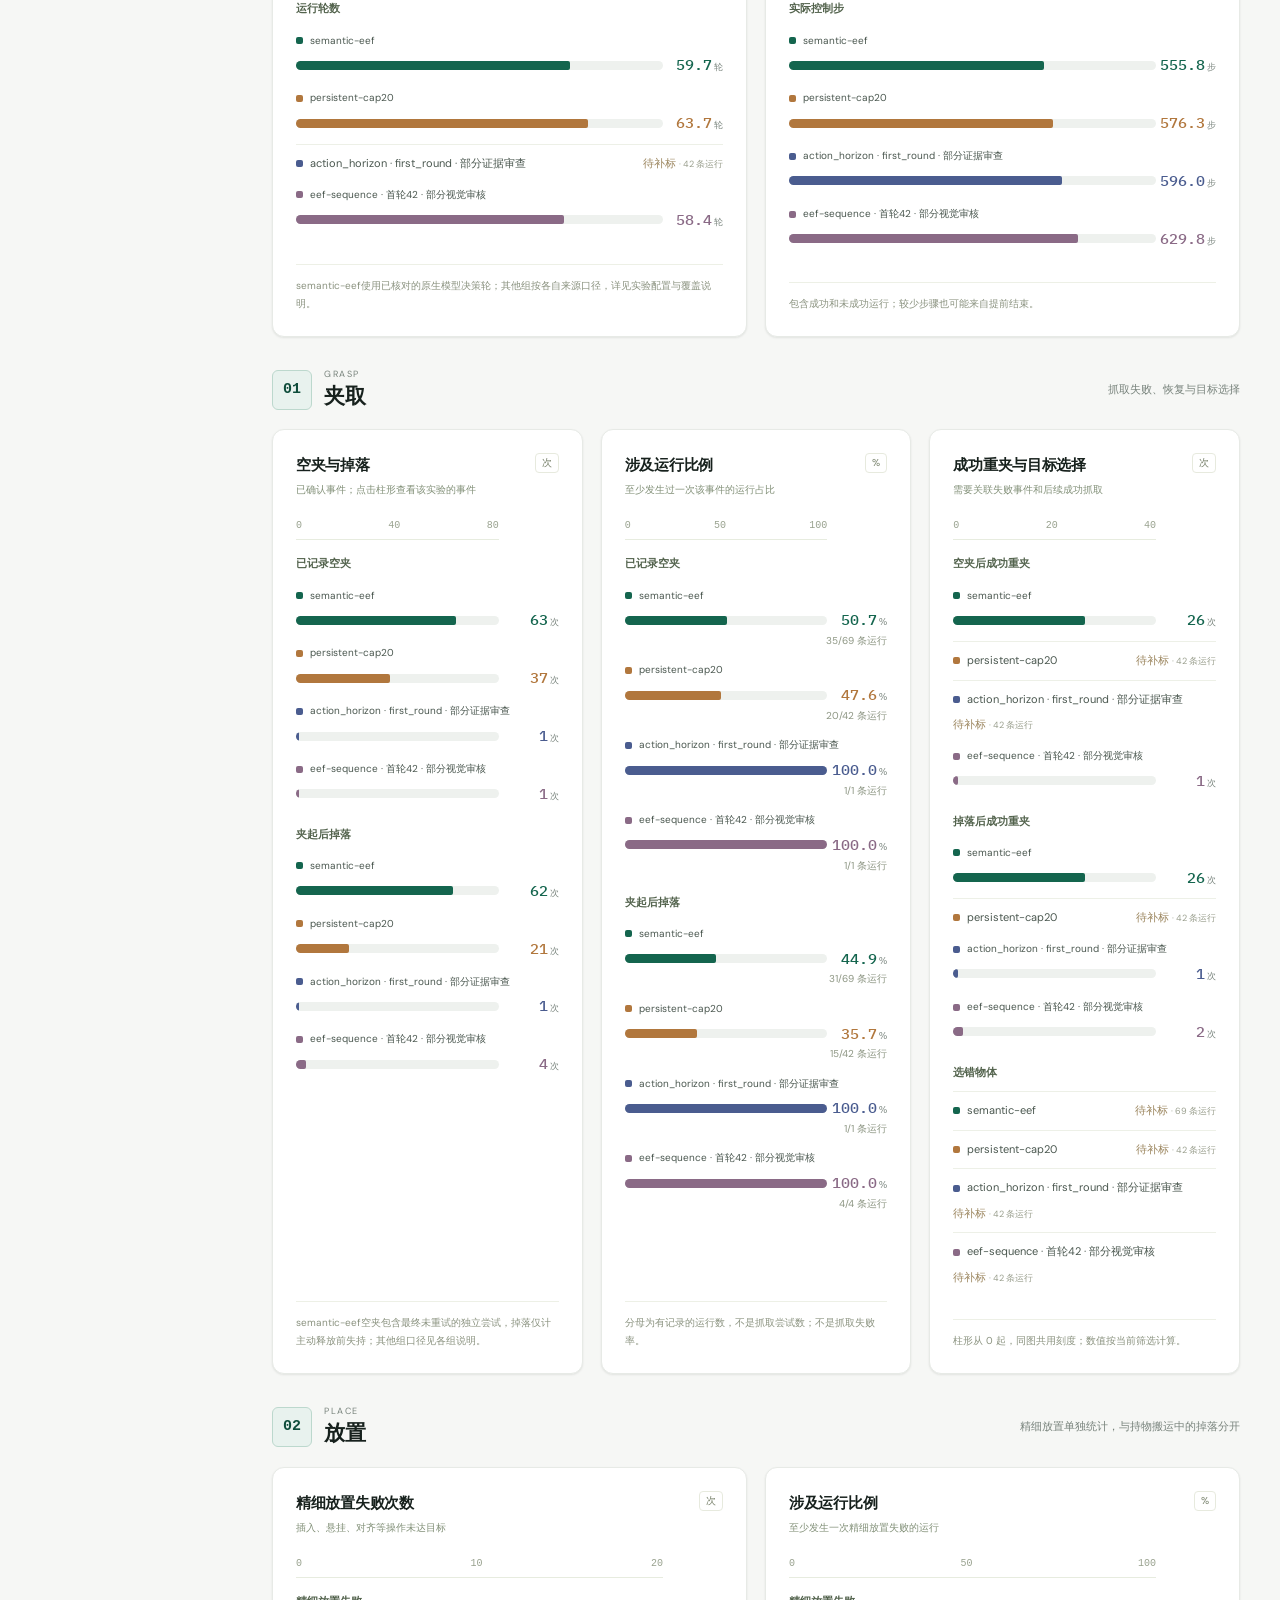
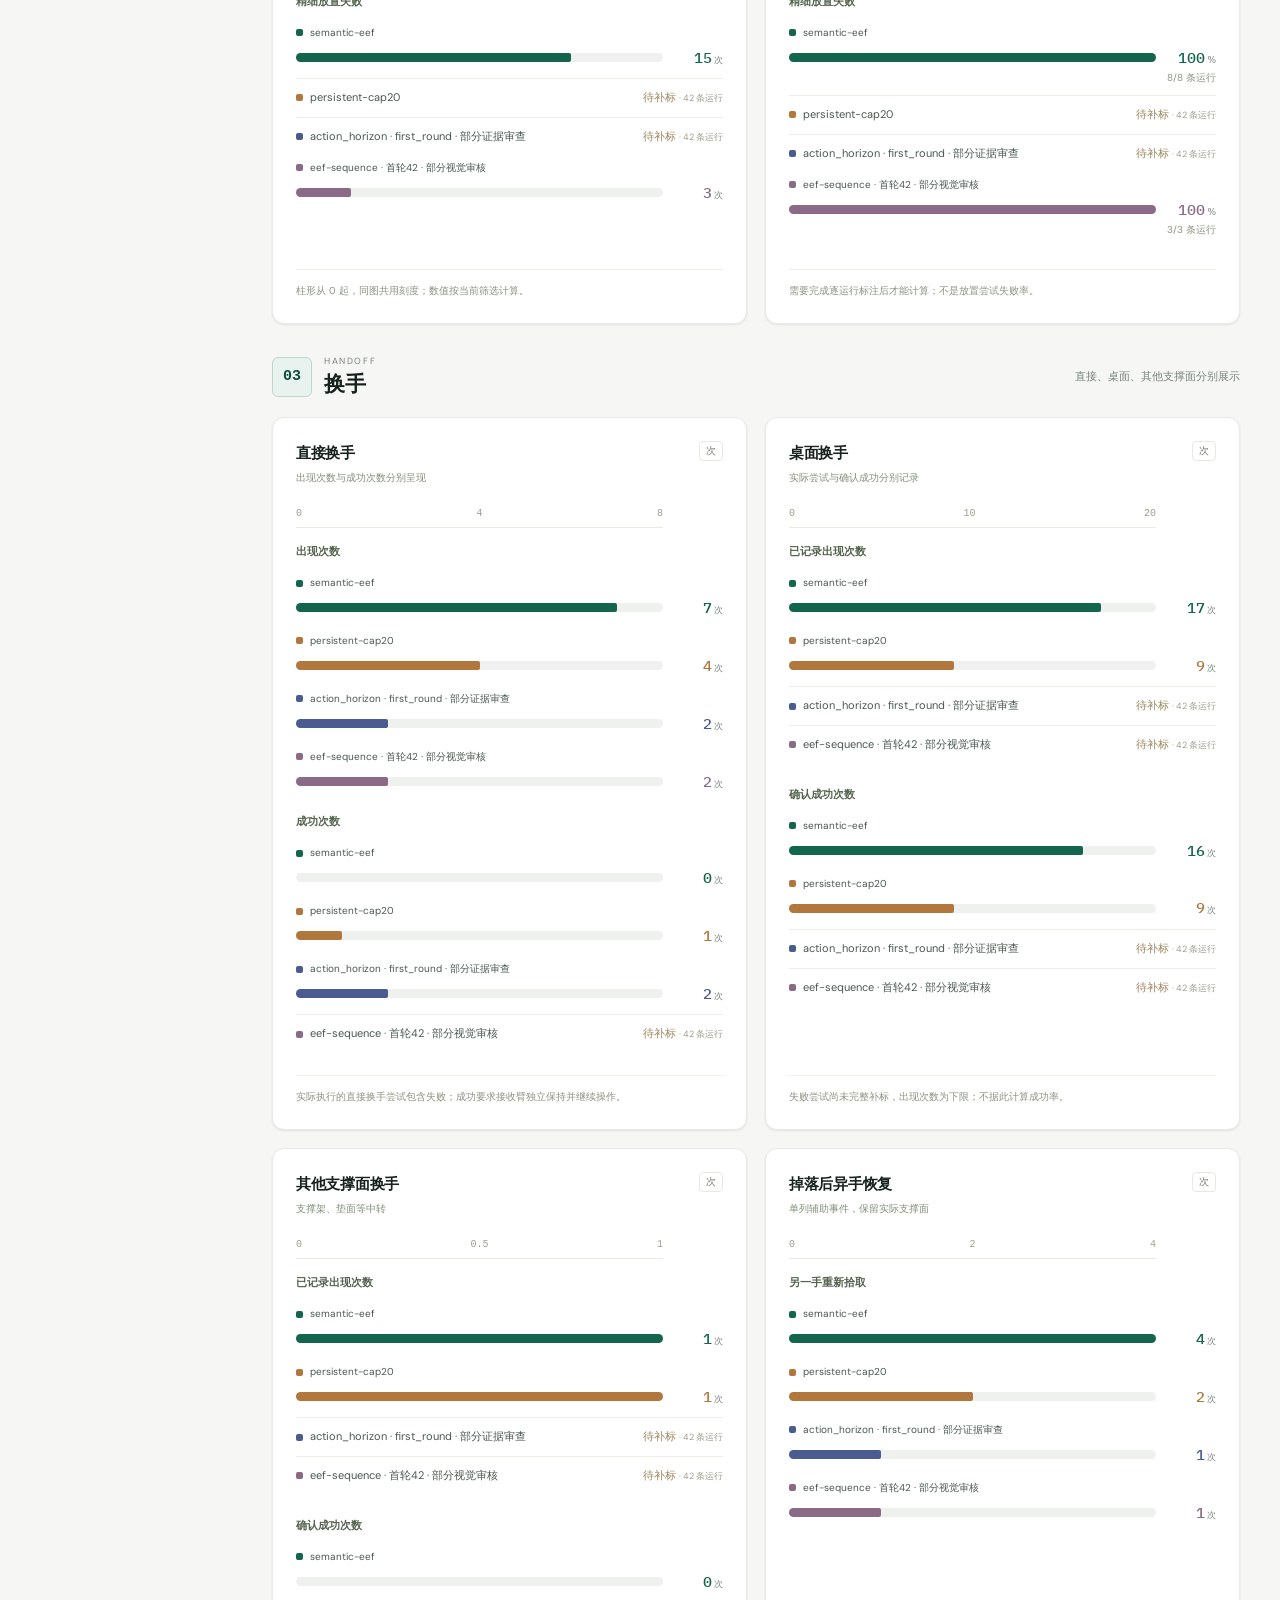
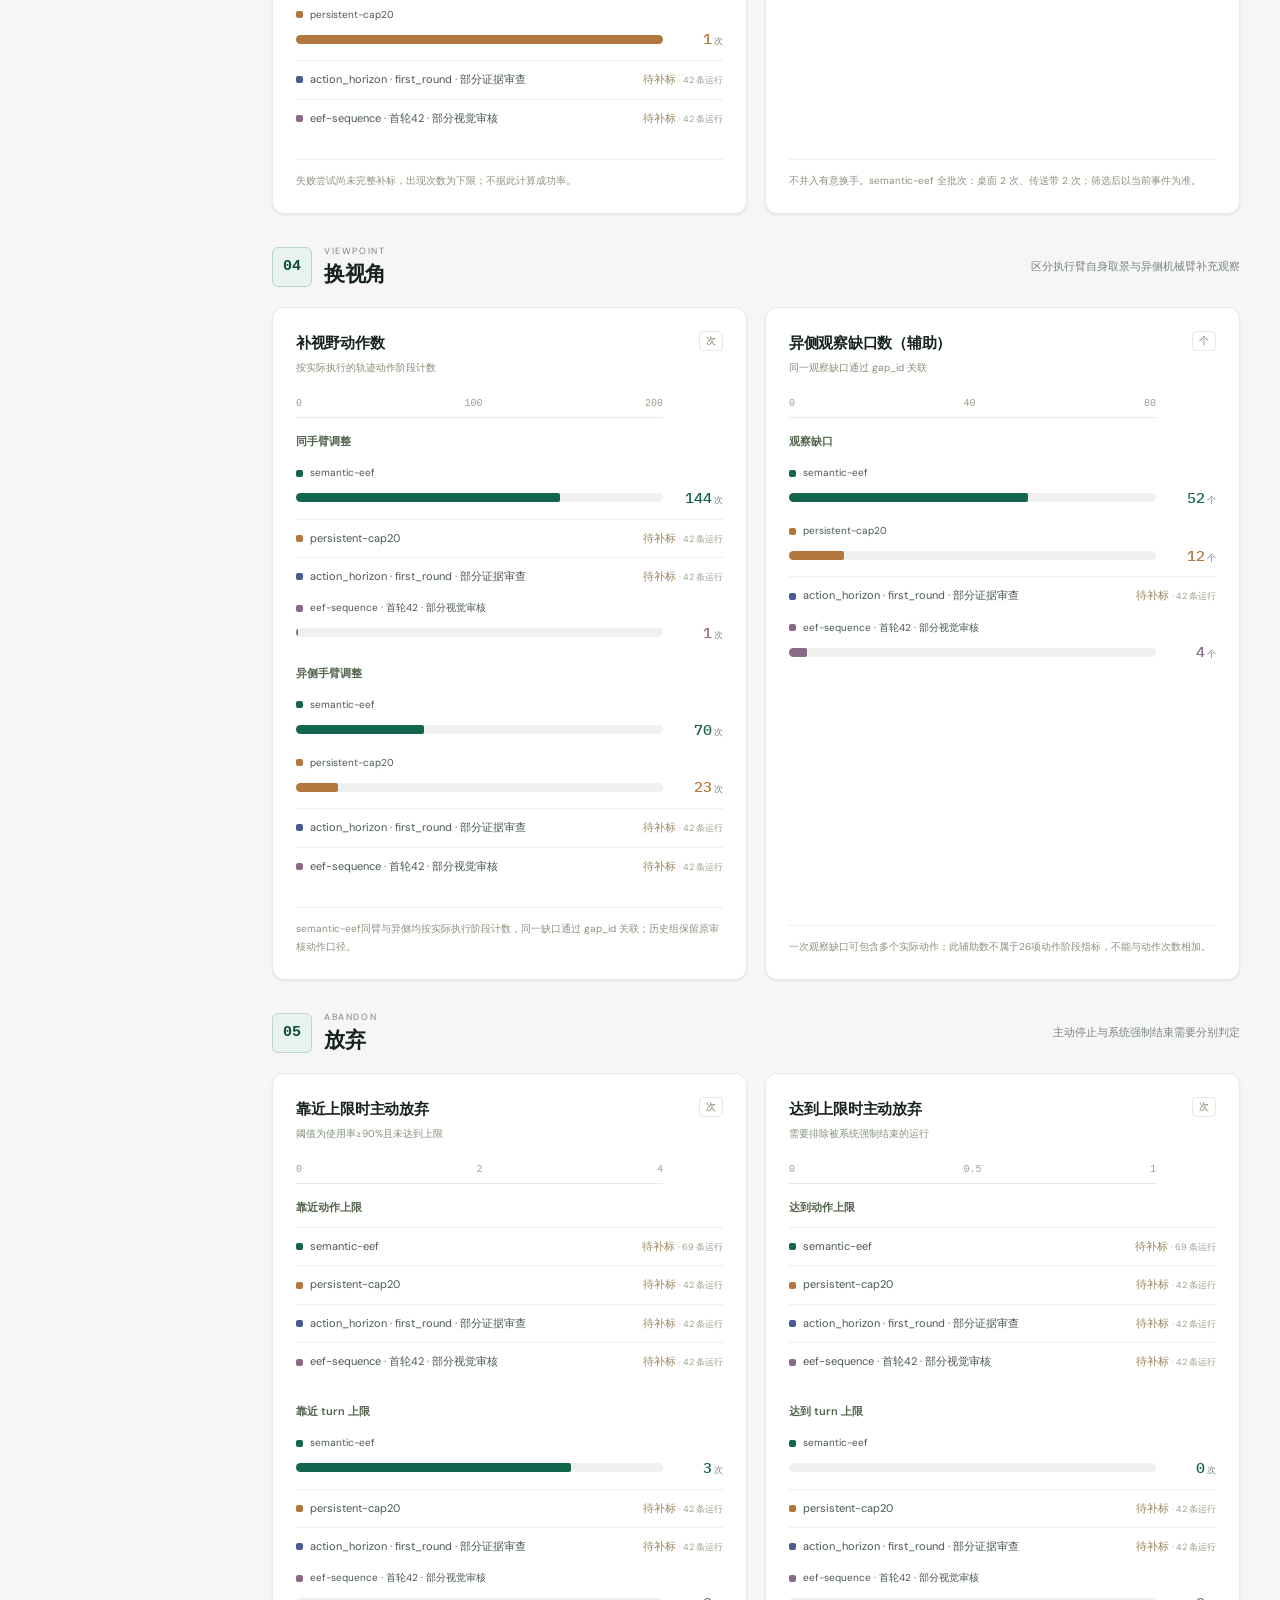
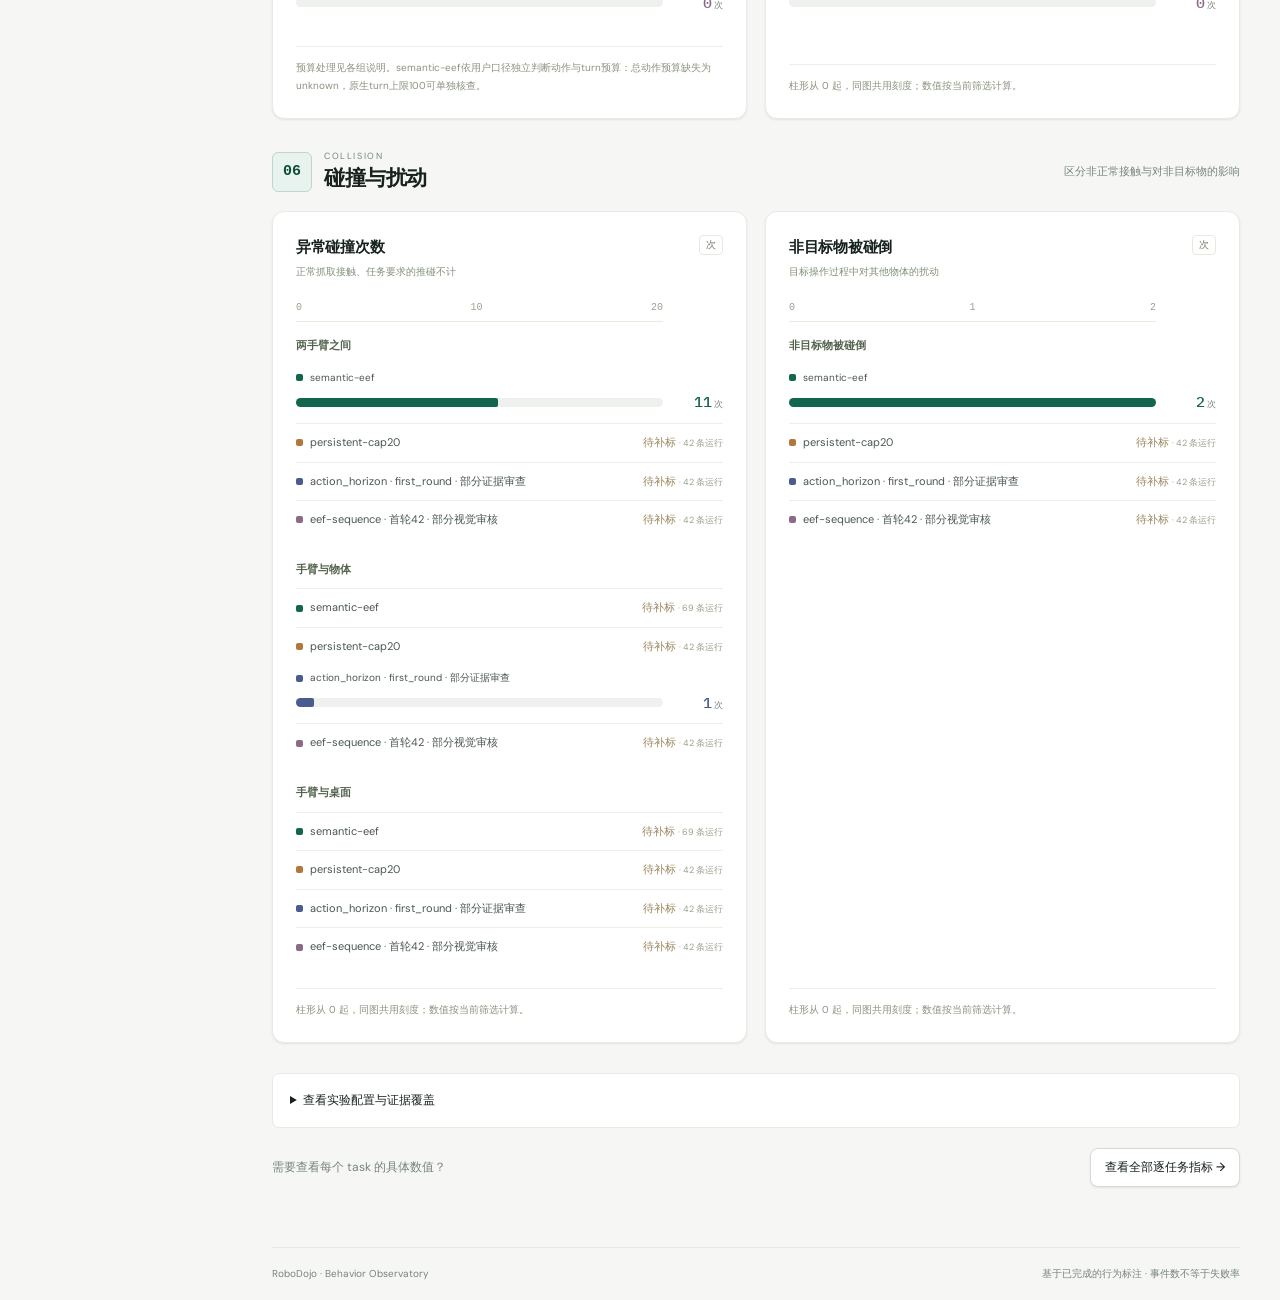
==== commit ee31d625: "style: 改为浅色主题 - 白卡片 + 纸白底，深墨绿主色 / 琥珀次色，轻阴影与柔圆角 - 侧栏改浅色，选中态用淡绿块，替掉整块深色导航 - 图表与分组徽标统一四色序列（墨绿/琥珀/靛蓝/藕紫）" ====
--- a/index.html
+++ b/index.html
@@ -1,5 +1,5 @@
 <!doctype html>
-<html lang="zh-CN"><head><meta charset="utf-8"><meta name="viewport" content="width=device-width,initial-scale=1"><meta name="description" content="RoboDojo 双臂机器人行为评估：两组42任务的结果、空夹、掉落、换手与补视野证据。"><meta name="theme-color" content="#0a0a0a"><link rel="icon" href="data:image/svg+xml,%3Csvg xmlns=%27http://www.w3.org/2000/svg%27 viewBox=%270 0 32 32%27%3E%3Crect width=%2732%27 height=%2732%27 rx=%278%27 fill=%27%230a0a0a%27/%3E%3Ctext x=%2716%27 y=%2722%27 font-family=%27Helvetica,Arial%27 font-size=%2718%27 font-weight=%27bold%27 fill=%27%23ffffff%27 text-anchor=%27middle%27%3ER%3C/text%3E%3C/svg%3E"><link rel="alternate" type="text/markdown" href="protocol.md"><title>RoboDojo — 行为评估看板</title><link rel="stylesheet" href="style.css"><script src="data.js" defer></script><script src="charts.js" defer></script><script src="app.js" defer></script></head>
+<html lang="zh-CN"><head><meta charset="utf-8"><meta name="viewport" content="width=device-width,initial-scale=1"><meta name="description" content="RoboDojo 双臂机器人行为评估：两组42任务的结果、空夹、掉落、换手与补视野证据。"><meta name="theme-color" content="#15382d"><link rel="icon" href="data:image/svg+xml,%3Csvg xmlns=%27http://www.w3.org/2000/svg%27 viewBox=%270 0 32 32%27%3E%3Crect width=%2732%27 height=%2732%27 rx=%278%27 fill=%27%2315382d%27/%3E%3Ctext x=%2716%27 y=%2722%27 font-family=%27Helvetica,Arial%27 font-size=%2718%27 font-weight=%27bold%27 fill=%27%23d4b382%27 text-anchor=%27middle%27%3ER%3C/text%3E%3C/svg%3E"><link rel="alternate" type="text/markdown" href="protocol.md"><title>RoboDojo — 行为评估看板</title><link rel="stylesheet" href="style.css"><script src="data.js" defer></script><script src="charts.js" defer></script><script src="app.js" defer></script></head>
 <body>
 <a class="skip" href="#main">跳转到内容</a>
 <aside class="sidebar"><a href="#overview" class="brand"><span class="brand-icon">R<span>·</span></span><span>RoboDojo<small>BEHAVIOR OBSERVATORY</small></span></a><div class="workspace"><span class="status-dot"></span>L3 · 双臂操作评估</div><p class="nav-label">工作空间 / WORKSPACE</p><nav aria-label="主导航"><a href="#overview" data-page="overview"><span>◫</span>评估总览</a><a href="#cases" data-page="cases"><span>▦</span>任务与运行</a><a href="#events" data-page="events"><span>◎</span>事件与证据</a><a href="#protocol" data-page="protocol"><span>≡</span>指标与提交规范</a></nav><div class="sidebar-bottom"><div class="dataset-icon">↗</div><b>让结果可以被复核</b><p>从汇总指标，回到每一次动作和它的图像证据。</p><a href="audit-data.json" download>下载当前数据快照 <span>↓</span></a><small>数据快照 · 2026.10.21<br>v5 / 本地预览</small><a href="protocol.md">给 agent：protocol.md <span>↗</span></a></div></aside>
--- a/style.css
+++ b/style.css
@@ -1,20 +1,20 @@
 @import url('https://fonts.googleapis.com/css2?family=DM+Sans:wght@400;500;600;700&family=IBM+Plex+Mono:wght@400;500&display=swap');
-:root{--bg:#f3f3f3;--panel:#fafafa;--ink:#2d2d2d;--muted:#787878;--line:#e8e8e8;--green:#464646;--green-soft:#e8e8e8;--orange:#787878;--orange-soft:#e8e8e8;--nav:#2d2d2d}*{box-sizing:border-box}body{margin:0;background:var(--bg);color:var(--ink);font-family:'DM Sans',-apple-system,BlinkMacSystemFont,'PingFang SC',sans-serif;font-size:14px;line-height:1.6}button,input,select{font:inherit}button,a,input,select,summary{-webkit-tap-highlight-color:transparent}a{color:inherit;text-decoration:none}button,summary{cursor:pointer}button{color:inherit}button:focus-visible,a:focus-visible,input:focus-visible,select:focus-visible,summary:focus-visible{outline:3px solid #919191;outline-offset:3px}button:disabled{cursor:default}button{border:0;background:none}small{font-size:11px}.mono,.value,.metric-value,.score{font-family:'IBM Plex Mono',monospace;font-variant-numeric:tabular-nums}.skip{position:fixed;top:-80px;left:10px;background:white;padding:12px;z-index:100}.skip:focus{top:10px}.sidebar{position:fixed;inset:0 auto 0 0;width:232px;background:var(--nav);color:#e8e8e8;padding:32px 22px;display:flex;flex-direction:column;z-index:20}.brand{display:flex;align-items:center;gap:12px;font-size:21px;letter-spacing:-.5px;font-weight:700}.brand-icon{border:1px solid #787878;width:39px;height:39px;border-radius:10px;font-size:28px;text-align:center;line-height:36px}.brand-icon span{color:#aaaaaa}.brand small{display:block;font-size:8px;letter-spacing:1.5px;color:#aaaaaa;font-weight:400}.workspace{margin:34px 0 27px;padding:11px 10px;border:1px solid #464646;border-radius:6px;font-size:12px;color:#c3c3c3}.status-dot{display:inline-block;width:6px;height:6px;border-radius:50%;background:#c3c3c3;margin-right:8px}.nav-label{font-size:9px;letter-spacing:1.3px;color:#919191;margin-bottom:12px}.sidebar nav{display:flex;flex-direction:column;gap:7px}.sidebar nav a{display:flex;align-items:center;gap:12px;padding:12px;border-radius:6px;color:#c3c3c3;font-size:13px}.sidebar nav a:hover{background:#2d2d2d}.sidebar nav a.active{background:#e8e8e8;color:#2d2d2d;font-weight:600}.sidebar nav a>span{font-size:19px;width:20px;line-height:1}.sidebar nav small{margin-left:auto;font-family:monospace}.sidebar-bottom{margin-top:auto;border-top:1px solid #464646;padding-top:20px;color:#aaaaaa;font-size:12px}.sidebar-bottom b{color:#e8e8e8;font-size:13px}.sidebar-bottom p{font-size:11px;line-height:1.9;margin:8px 0 16px}.sidebar-bottom a{display:block;color:#e8e8e8;font-size:11px;margin-bottom:24px}.sidebar-bottom a span{float:right}.sidebar-bottom>small{font-size:9px;color:#aaaaaa;line-height:1.9}.dataset-icon{color:#c3c3c3;margin-bottom:9px;font-size:21px}.shell{margin-left:232px}.topbar{height:72px;display:flex;align-items:center;justify-content:space-between;border-bottom:1px solid var(--line);padding:0 40px;background:#fafafa;font-size:12px}.breadcrumb{color:var(--muted)}.top-meta{display:flex;gap:25px;align-items:center;color:var(--muted);font-size:11px}.snapshot{color:var(--green)}main{padding:36px 40px 60px;max-width:1600px;margin:auto;min-height:calc(100vh - 135px)}.eyebrow{font-size:10px;letter-spacing:1.8px;text-transform:uppercase;color:var(--green);margin:0 0 8px;font-weight:600}.heading{display:flex;justify-content:space-between;align-items:flex-end;margin-bottom:26px;gap:20px}h1{font-size:31px;font-weight:600;line-height:1.3;letter-spacing:-1px;margin:0 0 10px}h2{font-size:17px;font-weight:600;margin:0}h3{font-size:14px;margin:0}p{margin:0}.subtitle{color:var(--muted);font-size:12px}.button{display:inline-flex;align-items:center;justify-content:center;gap:10px;border:1px solid #d7d7d7;background:#fafafa;border-radius:5px;padding:9px 14px;font-size:12px;white-space:nowrap}.button.primary{background:var(--green);color:white;border-color:var(--green)}.button:hover{filter:brightness(.96)}.section-label{font-size:10px;color:var(--muted);letter-spacing:1.1px;margin:27px 0 12px;display:flex;justify-content:space-between}.dataset-strip{display:flex;align-items:center;flex-wrap:wrap;gap:22px;background:#e8e8e8;border:1px solid var(--line);border-radius:6px;padding:13px 17px;margin-bottom:22px;font-size:12px}.dataset-strip .divider{height:18px;width:1px;background:#d7d7d7}.legend{display:inline-flex;gap:8px;align-items:center;font-size:11px;white-space:nowrap}.swatch{height:8px;width:8px;background:var(--green);border-radius:2px;display:inline-block}.swatch.persistent{background:var(--orange)}.subtle{color:var(--muted)}.dataset-strip .tag{margin-left:auto;font-size:10px}.metrics{display:grid;grid-template-columns:repeat(4,minmax(0,1fr));gap:16px}.metric{background:var(--panel);border:1px solid var(--line);border-radius:8px;padding:20px;min-width:0}.metric-title{color:#5f5f5f;font-size:12px;display:flex;justify-content:space-between}.metric-title span{color:#aaaaaa}.metric-values{display:flex;align-items:baseline;gap:13px;margin:17px 0 8px}.metric-value{font-size:32px;line-height:1.1;color:var(--green);letter-spacing:-1.8px}.metric-value.orange{color:var(--orange)}.metric-value small{font-size:14px;letter-spacing:-.4px}.versus{font-size:10px;color:#aaaaaa}.metric-bottom{font-size:10px;color:var(--muted);line-height:1.8}.metric-bottom strong{font-weight:500;color:#5f5f5f}.notice{display:flex;gap:12px;background:#e8e8e8;border:1px solid #d7d7d7;border-radius:6px;padding:12px 16px;font-size:11px;color:#5f5f5f;margin:20px 0 24px;line-height:1.8}.notice .mark{font-size:16px}.two-cols{display:grid;grid-template-columns:1.18fr 1fr;gap:20px}.panel{background:var(--panel);border:1px solid var(--line);border-radius:8px;padding:23px;min-width:0}.panel-head{display:flex;justify-content:space-between;align-items:center;gap:10px;margin-bottom:22px}.panel-head p{font-size:11px;color:var(--muted);margin-top:3px}.panel-head a{font-size:11px;color:var(--green);white-space:nowrap}.chart-row{display:grid;grid-template-columns:104px 1fr 34px;gap:10px;align-items:center;margin:20px 0}.chart-label{font-size:12px}.chart-label small{display:block;color:var(--muted);font-size:9px}.bars{display:grid;gap:6px}.bar-track{height:8px;background:#f3f3f3;border-radius:2px;overflow:hidden}.bar{height:100%;background:var(--green);border-radius:2px}.bar.orange{background:var(--orange)}.bar-values{display:grid;line-height:14px;gap:0;font-size:11px;font-family:monospace;text-align:right;color:var(--green)}.bar-values span+span{color:var(--orange)}.chart-note{font-size:10px;color:var(--muted);margin-top:18px;border-top:1px solid var(--line);padding-top:13px}.quality-row{display:grid;grid-template-columns:1fr 65px 65px;padding:10px 0;border-bottom:1px solid #e8e8e8;font-size:12px;gap:8px}.quality-row span:not(:first-child){text-align:right;font-family:monospace}.quality-head{font-size:9px;color:var(--muted)}.quality-head span:not(:first-child){font-family:inherit}.callout{background:#f3f3f3;border-radius:5px;padding:13px 15px;margin-top:17px;font-size:11px;color:#787878;line-height:1.9}.callout b{color:#464646;font-weight:600}.mini-stats{display:grid;grid-template-columns:repeat(3,1fr);gap:10px;margin:20px 0 0}.mini-stats>div{border-right:1px solid var(--line);padding-right:8px}.mini-stats>div:last-child{border:0}.mini-stats b{font-size:23px;font-weight:500;display:block;font-family:monospace}.mini-stats small{font-size:10px;color:var(--muted)}.table-panel{margin-top:20px;padding:23px 0 0;overflow:hidden}.table-panel>.panel-head,.table-panel>.filters{margin-left:23px;margin-right:23px}.table-scroll{overflow:auto}table{border-collapse:collapse;width:100%;text-align:left;white-space:nowrap;font-size:12px}th{background:#f3f3f3;color:#787878;font-weight:500;font-size:10px;letter-spacing:.2px;padding:12px 15px;border-top:1px solid var(--line);border-bottom:1px solid var(--line)}td{padding:13px 15px;border-bottom:1px solid #e8e8e8}tr:last-child td{border-bottom:0}tbody tr:hover{background:#fafafa}.task-cell{white-space:normal;min-width:230px}.task-button{text-align:left;padding:0;color:#2d2d2d;font-size:12px}.task-button:hover{color:var(--green);text-decoration:underline}.task-button small{display:block;color:var(--muted);font-size:10px;margin-top:3px;text-decoration:none}.table-index{color:#aaaaaa;font-family:monospace;font-size:10px}.pair{display:inline-flex;align-items:center;gap:7px;font-family:monospace}.pair .s{color:var(--green)}.pair .p{color:var(--orange)}.pair i{font-size:9px;color:#c3c3c3;font-style:normal}.delta{font-family:monospace;font-size:11px;padding:3px 6px;border-radius:3px;background:#e8e8e8;color:#5f5f5f}.delta.negative{background:#e8e8e8;color:#787878}.delta.zero{background:#f3f3f3;color:#919191}.tag{display:inline-block;font-size:10px;line-height:1.7;padding:3px 8px;border-radius:4px;background:#e8e8e8;color:#5f5f5f}.tag.warning{background:#e8e8e8;color:#787878}.filters{display:flex;gap:10px;flex-wrap:wrap;margin-bottom:18px}.search{flex:1;min-width:180px}input,select{border:1px solid #d7d7d7;border-radius:5px;background:white;color:#464646;padding:9px 11px;font-size:12px;max-width:100%}input[type=search]{width:100%}.count-line{color:var(--muted);font-size:11px;margin:12px 0}.empty{padding:35px;text-align:center;color:var(--muted)}.pager{display:flex;align-items:center;justify-content:space-between;padding:15px 0;margin-top:12px;font-size:12px;color:var(--muted)}.pager button{border:1px solid var(--line);padding:6px 14px;border-radius:4px;background:white}.pager button:disabled{opacity:.4}.event-list{display:grid;gap:12px}.event-card{background:white;border:1px solid var(--line);border-radius:7px;overflow:hidden}.event-summary{list-style:none;display:flex;gap:15px;align-items:center;padding:17px 20px}.event-summary::-webkit-details-marker{display:none}.event-summary:after{content:'+';margin-left:auto;font-size:19px;color:#919191}.event-card[open]>.event-summary:after{content:'−'}.event-icon{width:35px;height:35px;flex-shrink:0;background:#e8e8e8;display:grid;place-items:center;border-radius:7px;color:#5f5f5f;font-size:17px}.event-text{min-width:0}.event-text>b{font-size:12px;font-weight:500;overflow-wrap:anywhere}.event-text>small{display:block;color:var(--muted);font-size:10px;margin-top:4px}.event-summary .tag{margin-left:auto;white-space:nowrap}.event-body{padding:0 20px 20px;border-top:1px solid #f3f3f3}.event-body>p{font-size:12px;line-height:1.9;margin:15px 0}.evidence-grid{display:grid;grid-template-columns:repeat(2,minmax(0,1fr));gap:12px}.evidence-grid figure{margin:0;min-width:0}.evidence-grid img{width:100%;display:block;border:1px solid var(--line);border-radius:4px;background:#f3f3f3}.evidence-grid figcaption{font-size:10px;color:var(--muted);margin-top:4px}.group-pill{display:inline-flex;align-items:center;gap:7px;font-size:10px;color:var(--green)}.group-pill.persistent{color:var(--orange)}dialog{border:1px solid var(--line);border-radius:12px;padding:0;width:min(1100px,95vw);max-height:91vh;color:var(--ink);box-shadow:0 30px 100px #122c3040}dialog::backdrop{background:#17382bc4;backdrop-filter:blur(3px)}.dialog-head{display:flex;justify-content:space-between;align-items:center;padding:16px 25px;border-bottom:1px solid var(--line);font-size:10px;letter-spacing:1px;color:var(--muted);position:sticky;top:0;background:white;z-index:2}.icon-button{font-size:25px;line-height:1;width:30px;height:30px}.detail-inner{padding:26px}.detail-inner h2{font-size:22px;overflow-wrap:anywhere}.detail-inner>.subtitle{margin:8px 0 22px;line-height:1.9}.detail-scores{display:grid;grid-template-columns:1fr 1fr;gap:16px;margin:18px 0}.detail-score{padding:17px;background:#f3f3f3;border:1px solid var(--line);border-radius:6px}.detail-score>b{display:block;font-family:monospace;font-size:26px;margin-top:8px}.detail-score>small{color:var(--muted)}.detail-tabbar{display:flex;gap:8px;border-bottom:1px solid var(--line);margin:20px 0}.detail-tabbar button{padding:10px 12px;font-size:12px;border-bottom:2px solid transparent}.detail-tabbar button.active{border-color:var(--green);color:var(--green);font-weight:600}.detail-notes{font-size:12px;margin:15px 0;color:var(--muted)}.protocol-grid{display:grid;grid-template-columns:1fr 1fr;gap:20px}.definition{padding:17px 0;border-bottom:1px solid var(--line)}.definition:last-child{border:0}.definition p{font-size:12px;color:var(--muted);margin-top:6px}.steps{display:grid;gap:0;counter-reset:steps}.step{position:relative;padding:0 0 25px 40px;counter-increment:steps;border-left:1px solid #d7d7d7;margin-left:13px}.step:last-child{border:0;padding-bottom:0}.step:before{content:counter(steps,decimal-leading-zero);position:absolute;left:-14px;top:-1px;background:#e8e8e8;border:1px solid #c3c3c3;border-radius:50%;width:27px;height:27px;text-align:center;line-height:25px;font-family:monospace;font-size:10px;color:#5f5f5f}.step p{font-size:12px;color:var(--muted);margin-top:5px}.file-box{border:1px dashed #c3c3c3;padding:22px;border-radius:6px;background:#fafafa;margin-top:20px}.file-box h3{margin-bottom:8px}.file-box p{font-size:11px;color:var(--muted);margin:8px 0 15px}.file-box input{width:100%;margin-top:12px;font-size:11px}.validation{margin-top:12px;font-size:12px;line-height:1.9;overflow-wrap:anywhere}.validation.error{color:#787878}.validation.ok{color:var(--green)}.download-row{display:flex;gap:10px;flex-wrap:wrap}.muted-box{margin-top:20px;border:1px solid var(--line);border-radius:7px;padding:19px;font-size:12px;color:var(--muted);background:#fafafa}.muted-box b{color:#464646}.toast{position:fixed;bottom:22px;right:22px;padding:10px 18px;background:#2d2d2d;color:white;border-radius:5px;font-size:12px;opacity:0;pointer-events:none;transition:opacity .2s;z-index:100}.toast.show{opacity:1}footer{border-top:1px solid var(--line);margin:0 40px;padding:18px 0;font-size:10px;color:#919191;display:flex;justify-content:space-between}.mobile-label{display:none}@media(min-width:1600px){main{padding-top:44px}.metric{padding:24px}.metric-value{font-size:37px}}
+:root{--bg:#f5f6f2;--panel:#fff;--ink:#202d27;--muted:#758077;--line:#e0e5dc;--green:#1c654b;--green-soft:#e6efe6;--orange:#bd7541;--orange-soft:#f4e9dd;--nav:#15382d}*{box-sizing:border-box}body{margin:0;background:var(--bg);color:var(--ink);font-family:'DM Sans',-apple-system,BlinkMacSystemFont,'PingFang SC',sans-serif;font-size:14px;line-height:1.6}button,input,select{font:inherit}button,a,input,select,summary{-webkit-tap-highlight-color:transparent}a{color:inherit;text-decoration:none}button,summary{cursor:pointer}button{color:inherit}button:focus-visible,a:focus-visible,input:focus-visible,select:focus-visible,summary:focus-visible{outline:3px solid #77a797;outline-offset:3px}button:disabled{cursor:default}button{border:0;background:none}small{font-size:11px}.mono,.value,.metric-value,.score{font-family:'IBM Plex Mono',monospace;font-variant-numeric:tabular-nums}.skip{position:fixed;top:-80px;left:10px;background:white;padding:12px;z-index:100}.skip:focus{top:10px}.sidebar{position:fixed;inset:0 auto 0 0;width:232px;background:var(--nav);color:#eaf1ea;padding:32px 22px;display:flex;flex-direction:column;z-index:20}.brand{display:flex;align-items:center;gap:12px;font-size:21px;letter-spacing:-.5px;font-weight:700}.brand-icon{border:1px solid #6b8877;width:39px;height:39px;border-radius:10px;font-size:28px;text-align:center;line-height:36px}.brand-icon span{color:#d4b382}.brand small{display:block;font-size:8px;letter-spacing:1.5px;color:#9eb7a9;font-weight:400}.workspace{margin:34px 0 27px;padding:11px 10px;border:1px solid #385647;border-radius:6px;font-size:12px;color:#b5cbbd}.status-dot{display:inline-block;width:6px;height:6px;border-radius:50%;background:#abcaa4;margin-right:8px}.nav-label{font-size:9px;letter-spacing:1.3px;color:#8ba797;margin-bottom:12px}.sidebar nav{display:flex;flex-direction:column;gap:7px}.sidebar nav a{display:flex;align-items:center;gap:12px;padding:12px;border-radius:6px;color:#b7cbbf;font-size:13px}.sidebar nav a:hover{background:#264b3c}.sidebar nav a.active{background:#e6efdf;color:#193f2d;font-weight:600}.sidebar nav a>span{font-size:19px;width:20px;line-height:1}.sidebar nav small{margin-left:auto;font-family:monospace}.sidebar-bottom{margin-top:auto;border-top:1px solid #3a5647;padding-top:20px;color:#a9c0b0;font-size:12px}.sidebar-bottom b{color:#dbe7dd;font-size:13px}.sidebar-bottom p{font-size:11px;line-height:1.9;margin:8px 0 16px}.sidebar-bottom a{display:block;color:#e0e9dc;font-size:11px;margin-bottom:24px}.sidebar-bottom a span{float:right}.sidebar-bottom>small{font-size:9px;color:#91ac9a;line-height:1.9}.dataset-icon{color:#bdd0b5;margin-bottom:9px;font-size:21px}.shell{margin-left:232px}.topbar{height:72px;display:flex;align-items:center;justify-content:space-between;border-bottom:1px solid var(--line);padding:0 40px;background:#fafbf8;font-size:12px}.breadcrumb{color:var(--muted)}.top-meta{display:flex;gap:25px;align-items:center;color:var(--muted);font-size:11px}.snapshot{color:var(--green)}main{padding:36px 40px 60px;max-width:1600px;margin:auto;min-height:calc(100vh - 135px)}.eyebrow{font-size:10px;letter-spacing:1.8px;text-transform:uppercase;color:var(--green);margin:0 0 8px;font-weight:600}.heading{display:flex;justify-content:space-between;align-items:flex-end;margin-bottom:26px;gap:20px}h1{font-size:31px;font-weight:600;line-height:1.3;letter-spacing:-1px;margin:0 0 10px}h2{font-size:17px;font-weight:600;margin:0}h3{font-size:14px;margin:0}p{margin:0}.subtitle{color:var(--muted);font-size:12px}.button{display:inline-flex;align-items:center;justify-content:center;gap:10px;border:1px solid #cbd5c8;background:#fff;border-radius:5px;padding:9px 14px;font-size:12px;white-space:nowrap}.button.primary{background:var(--green);color:white;border-color:var(--green)}.button:hover{filter:brightness(.96)}.section-label{font-size:10px;color:var(--muted);letter-spacing:1.1px;margin:27px 0 12px;display:flex;justify-content:space-between}.dataset-strip{display:flex;align-items:center;flex-wrap:wrap;gap:22px;background:#eef1e9;border:1px solid var(--line);border-radius:6px;padding:13px 17px;margin-bottom:22px;font-size:12px}.dataset-strip .divider{height:18px;width:1px;background:#cbd4c7}.legend{display:inline-flex;gap:8px;align-items:center;font-size:11px;white-space:nowrap}.swatch{height:8px;width:8px;background:var(--green);border-radius:2px;display:inline-block}.swatch.persistent{background:var(--orange)}.subtle{color:var(--muted)}.dataset-strip .tag{margin-left:auto;font-size:10px}.metrics{display:grid;grid-template-columns:repeat(4,minmax(0,1fr));gap:16px}.metric{background:var(--panel);border:1px solid var(--line);border-radius:8px;padding:20px;min-width:0}.metric-title{color:#536257;font-size:12px;display:flex;justify-content:space-between}.metric-title span{color:#aab5aa}.metric-values{display:flex;align-items:baseline;gap:13px;margin:17px 0 8px}.metric-value{font-size:32px;line-height:1.1;color:var(--green);letter-spacing:-1.8px}.metric-value.orange{color:var(--orange)}.metric-value small{font-size:14px;letter-spacing:-.4px}.versus{font-size:10px;color:#a7afa7}.metric-bottom{font-size:10px;color:var(--muted);line-height:1.8}.metric-bottom strong{font-weight:500;color:#5a685b}.notice{display:flex;gap:12px;background:#f4eee2;border:1px solid #e9ddc5;border-radius:6px;padding:12px 16px;font-size:11px;color:#7c6849;margin:20px 0 24px;line-height:1.8}.notice .mark{font-size:16px}.two-cols{display:grid;grid-template-columns:1.18fr 1fr;gap:20px}.panel{background:var(--panel);border:1px solid var(--line);border-radius:8px;padding:23px;min-width:0}.panel-head{display:flex;justify-content:space-between;align-items:center;gap:10px;margin-bottom:22px}.panel-head p{font-size:11px;color:var(--muted);margin-top:3px}.panel-head a{font-size:11px;color:var(--green);white-space:nowrap}.chart-row{display:grid;grid-template-columns:104px 1fr 34px;gap:10px;align-items:center;margin:20px 0}.chart-label{font-size:12px}.chart-label small{display:block;color:var(--muted);font-size:9px}.bars{display:grid;gap:6px}.bar-track{height:8px;background:#f0f2ed;border-radius:2px;overflow:hidden}.bar{height:100%;background:var(--green);border-radius:2px}.bar.orange{background:var(--orange)}.bar-values{display:grid;line-height:14px;gap:0;font-size:11px;font-family:monospace;text-align:right;color:var(--green)}.bar-values span+span{color:var(--orange)}.chart-note{font-size:10px;color:var(--muted);margin-top:18px;border-top:1px solid var(--line);padding-top:13px}.quality-row{display:grid;grid-template-columns:1fr 65px 65px;padding:10px 0;border-bottom:1px solid #edf0e9;font-size:12px;gap:8px}.quality-row span:not(:first-child){text-align:right;font-family:monospace}.quality-head{font-size:9px;color:var(--muted)}.quality-head span:not(:first-child){font-family:inherit}.callout{background:#f3f5ef;border-radius:5px;padding:13px 15px;margin-top:17px;font-size:11px;color:#687665;line-height:1.9}.callout b{color:#344a36;font-weight:600}.mini-stats{display:grid;grid-template-columns:repeat(3,1fr);gap:10px;margin:20px 0 0}.mini-stats>div{border-right:1px solid var(--line);padding-right:8px}.mini-stats>div:last-child{border:0}.mini-stats b{font-size:23px;font-weight:500;display:block;font-family:monospace}.mini-stats small{font-size:10px;color:var(--muted)}.table-panel{margin-top:20px;padding:23px 0 0;overflow:hidden}.table-panel>.panel-head,.table-panel>.filters{margin-left:23px;margin-right:23px}.table-scroll{overflow:auto}table{border-collapse:collapse;width:100%;text-align:left;white-space:nowrap;font-size:12px}th{background:#f6f7f3;color:#798476;font-weight:500;font-size:10px;letter-spacing:.2px;padding:12px 15px;border-top:1px solid var(--line);border-bottom:1px solid var(--line)}td{padding:13px 15px;border-bottom:1px solid #edf0e9}tr:last-child td{border-bottom:0}tbody tr:hover{background:#f9fbf6}.task-cell{white-space:normal;min-width:230px}.task-button{text-align:left;padding:0;color:#253b2b;font-size:12px}.task-button:hover{color:var(--green);text-decoration:underline}.task-button small{display:block;color:var(--muted);font-size:10px;margin-top:3px;text-decoration:none}.table-index{color:#a0a99d;font-family:monospace;font-size:10px}.pair{display:inline-flex;align-items:center;gap:7px;font-family:monospace}.pair .s{color:var(--green)}.pair .p{color:var(--orange)}.pair i{font-size:9px;color:#b4bdb1;font-style:normal}.delta{font-family:monospace;font-size:11px;padding:3px 6px;border-radius:3px;background:#eef2e8;color:#587049}.delta.negative{background:#f7eee4;color:#a46e48}.delta.zero{background:#f2f3ef;color:#8a9484}.tag{display:inline-block;font-size:10px;line-height:1.7;padding:3px 8px;border-radius:4px;background:#ecf1e7;color:#5d7350}.tag.warning{background:#f7eddf;color:#a77c43}.filters{display:flex;gap:10px;flex-wrap:wrap;margin-bottom:18px}.search{flex:1;min-width:180px}input,select{border:1px solid #d9e0d4;border-radius:5px;background:white;color:#46533f;padding:9px 11px;font-size:12px;max-width:100%}input[type=search]{width:100%}.count-line{color:var(--muted);font-size:11px;margin:12px 0}.empty{padding:35px;text-align:center;color:var(--muted)}.pager{display:flex;align-items:center;justify-content:space-between;padding:15px 0;margin-top:12px;font-size:12px;color:var(--muted)}.pager button{border:1px solid var(--line);padding:6px 14px;border-radius:4px;background:white}.pager button:disabled{opacity:.4}.event-list{display:grid;gap:12px}.event-card{background:white;border:1px solid var(--line);border-radius:7px;overflow:hidden}.event-summary{list-style:none;display:flex;gap:15px;align-items:center;padding:17px 20px}.event-summary::-webkit-details-marker{display:none}.event-summary:after{content:'+';margin-left:auto;font-size:19px;color:#8a9984}.event-card[open]>.event-summary:after{content:'−'}.event-icon{width:35px;height:35px;flex-shrink:0;background:#eef2e9;display:grid;place-items:center;border-radius:7px;color:#55744d;font-size:17px}.event-text{min-width:0}.event-text>b{font-size:12px;font-weight:500;overflow-wrap:anywhere}.event-text>small{display:block;color:var(--muted);font-size:10px;margin-top:4px}.event-summary .tag{margin-left:auto;white-space:nowrap}.event-body{padding:0 20px 20px;border-top:1px solid #f0f2ec}.event-body>p{font-size:12px;line-height:1.9;margin:15px 0}.evidence-grid{display:grid;grid-template-columns:repeat(2,minmax(0,1fr));gap:12px}.evidence-grid figure{margin:0;min-width:0}.evidence-grid img{width:100%;display:block;border:1px solid var(--line);border-radius:4px;background:#f4f5ef}.evidence-grid figcaption{font-size:10px;color:var(--muted);margin-top:4px}.group-pill{display:inline-flex;align-items:center;gap:7px;font-size:10px;color:var(--green)}.group-pill.persistent{color:var(--orange)}dialog{border:1px solid var(--line);border-radius:12px;padding:0;width:min(1100px,95vw);max-height:91vh;color:var(--ink);box-shadow:0 30px 100px #122c3040}dialog::backdrop{background:#17382bc4;backdrop-filter:blur(3px)}.dialog-head{display:flex;justify-content:space-between;align-items:center;padding:16px 25px;border-bottom:1px solid var(--line);font-size:10px;letter-spacing:1px;color:var(--muted);position:sticky;top:0;background:white;z-index:2}.icon-button{font-size:25px;line-height:1;width:30px;height:30px}.detail-inner{padding:26px}.detail-inner h2{font-size:22px;overflow-wrap:anywhere}.detail-inner>.subtitle{margin:8px 0 22px;line-height:1.9}.detail-scores{display:grid;grid-template-columns:1fr 1fr;gap:16px;margin:18px 0}.detail-score{padding:17px;background:#f4f6ef;border:1px solid var(--line);border-radius:6px}.detail-score>b{display:block;font-family:monospace;font-size:26px;margin-top:8px}.detail-score>small{color:var(--muted)}.detail-tabbar{display:flex;gap:8px;border-bottom:1px solid var(--line);margin:20px 0}.detail-tabbar button{padding:10px 12px;font-size:12px;border-bottom:2px solid transparent}.detail-tabbar button.active{border-color:var(--green);color:var(--green);font-weight:600}.detail-notes{font-size:12px;margin:15px 0;color:var(--muted)}.protocol-grid{display:grid;grid-template-columns:1fr 1fr;gap:20px}.definition{padding:17px 0;border-bottom:1px solid var(--line)}.definition:last-child{border:0}.definition p{font-size:12px;color:var(--muted);margin-top:6px}.steps{display:grid;gap:0;counter-reset:steps}.step{position:relative;padding:0 0 25px 40px;counter-increment:steps;border-left:1px solid #ccd8c5;margin-left:13px}.step:last-child{border:0;padding-bottom:0}.step:before{content:counter(steps,decimal-leading-zero);position:absolute;left:-14px;top:-1px;background:#edf3e6;border:1px solid #cbd7bf;border-radius:50%;width:27px;height:27px;text-align:center;line-height:25px;font-family:monospace;font-size:10px;color:#497140}.step p{font-size:12px;color:var(--muted);margin-top:5px}.file-box{border:1px dashed #bfcdb6;padding:22px;border-radius:6px;background:#fafbf7;margin-top:20px}.file-box h3{margin-bottom:8px}.file-box p{font-size:11px;color:var(--muted);margin:8px 0 15px}.file-box input{width:100%;margin-top:12px;font-size:11px}.validation{margin-top:12px;font-size:12px;line-height:1.9;overflow-wrap:anywhere}.validation.error{color:#a3593e}.validation.ok{color:var(--green)}.download-row{display:flex;gap:10px;flex-wrap:wrap}.muted-box{margin-top:20px;border:1px solid var(--line);border-radius:7px;padding:19px;font-size:12px;color:var(--muted);background:#f9faf6}.muted-box b{color:#4b5f44}.toast{position:fixed;bottom:22px;right:22px;padding:10px 18px;background:#1b3f30;color:white;border-radius:5px;font-size:12px;opacity:0;pointer-events:none;transition:opacity .2s;z-index:100}.toast.show{opacity:1}footer{border-top:1px solid var(--line);margin:0 40px;padding:18px 0;font-size:10px;color:#8a9585;display:flex;justify-content:space-between}.mobile-label{display:none}@media(min-width:1600px){main{padding-top:44px}.metric{padding:24px}.metric-value{font-size:37px}}
 @media(max-width:1150px){.sidebar{width:200px;padding:26px 16px}.shell{margin-left:200px}main{padding:28px 25px}.topbar{padding:0 25px}.metrics{gap:10px}.metric{padding:16px 12px}.metric-value{font-size:27px}.metric-values{gap:8px}.two-cols{grid-template-columns:1fr 1fr}.panel{padding:19px}.table-panel{padding:19px 0 0}.dataset-strip{gap:14px}.protocol-grid{grid-template-columns:1fr}}
 @media(max-width:800px){.sidebar{position:static;width:100%;padding:16px 20px;display:block}.brand{font-size:18px}.brand-icon{height:32px;width:32px;font-size:23px;line-height:30px}.brand small{font-size:7px}.workspace,.nav-label,.sidebar-bottom{display:none}.sidebar nav{flex-direction:row;gap:4px;margin-top:18px;overflow:auto}.sidebar nav a{font-size:11px;padding:8px 10px;white-space:nowrap}.sidebar nav a>span{font-size:15px;width:auto}.sidebar nav small{display:none}.shell{margin:0}.topbar{height:50px;padding:0 20px}.top-meta{gap:10px;font-size:9px}.snapshot{display:none}main{padding:25px 20px 40px}.heading{align-items:flex-start}h1{font-size:27px}.metrics{grid-template-columns:1fr 1fr;gap:12px}.metric{padding:18px}.metric-value{font-size:32px}.two-cols{grid-template-columns:1fr}.dataset-strip{font-size:10px;gap:10px}.dataset-strip .divider{display:none}.dataset-strip .tag{margin-left:0}.notice{font-size:10px}.evidence-grid{grid-template-columns:1fr}footer{margin:0 20px;gap:10px;flex-direction:column}.detail-inner{padding:20px}.detail-inner h2{font-size:19px}.event-summary{padding:14px 12px;gap:10px}.event-summary .tag{font-size:9px;padding:2px 5px}.event-icon{width:28px;height:28px}.event-text>b{font-size:11px}.event-body{padding:0 12px 15px}.detail-score{padding:12px}.detail-score>b{font-size:24px}}
 @media(max-width:420px){.sidebar nav a{gap:5px;padding:8px 7px}.sidebar nav a>span{display:none}.heading{flex-wrap:wrap;gap:12px}.heading>.button{font-size:10px;padding:7px 10px}.metrics{gap:9px}.metric{padding:14px 11px}.metric-value{font-size:27px}.metric-values{gap:8px}.metric-title{font-size:11px}.metric-bottom{font-size:9px}.legend{font-size:10px}.event-summary .tag{display:none}.top-meta{font-size:9px}.filters select{flex:1}.detail-score .group-pill{font-size:9px}}
-.scope-panel{background:#e8e8e8;border:1px solid #d7d7d7;padding:18px 20px;border-radius:8px;margin-bottom:30px}.scope-head{display:flex;justify-content:space-between;align-items:center;margin-bottom:12px}.scope-controls{display:grid;grid-template-columns:1.2fr 2fr 1fr .7fr .7fr;gap:12px}.scope-controls label,.filters label{display:flex;flex-direction:column;gap:5px;font-size:11px;color:#5f5f5f;min-width:0}.scope-controls select{width:100%;min-width:0}.scope-panel p{font-size:12px;margin-top:14px;overflow-wrap:anywhere}.scope-panel>small{color:#787878}.settings-grid{display:grid;grid-template-columns:repeat(auto-fit,minmax(min(100%,340px),1fr));gap:15px;margin-bottom:20px}.setting-panel{border:1px solid var(--line);background:white;border-radius:6px;padding:16px;min-width:0}.setting-panel summary{font-size:12px}.setting-panel p{font-size:11px;color:var(--muted);margin-top:12px}.setting-panel dl{display:grid;grid-template-columns:135px minmax(0,1fr);font-size:11px;gap:8px;overflow-wrap:anywhere}.setting-panel dd{margin:0}.setting-panel dt{color:var(--muted)}.scope-metric{border-top:1px solid #e8e8e8;margin-top:13px;padding-top:10px;display:grid;gap:4px}.scope-metric b{font-family:monospace;font-size:24px;font-weight:500}.scope-metric small{color:var(--muted);font-size:10px}.pending{color:#787878;font-size:11px}.compare-cell{display:flex;gap:16px;justify-content:space-between;padding:5px 0}.matrix{max-height:70vh;overflow:auto}.matrix th{position:sticky;top:0;z-index:2}.matrix td:first-child{position:sticky;left:0;background:#fafafa;z-index:1;max-width:330px}.count-line{padding:0 23px}.run-id{display:block;overflow-wrap:anywhere}.detail-score{margin-bottom:12px}.detail-score pre{white-space:pre-wrap;overflow-wrap:anywhere}.detail-score details{font-size:12px}.setting-panel[open]{align-self:start}@media(max-width:900px){.scope-controls{grid-template-columns:1fr 1fr}.scope-controls label:nth-child(2){grid-column:span 1}.scope-head{gap:10px}.scope-panel{padding:15px}.scope-metric b{font-size:22px}}@media(max-width:420px){.scope-controls{grid-template-columns:1fr 1fr}.scope-controls label:nth-child(2){grid-column:1/-1;grid-row:2}.scope-head b{font-size:12px}.scope-head .button{font-size:10px}.setting-panel dl{grid-template-columns:105px minmax(0,1fr)}}
+.scope-panel{background:#eaf0e5;border:1px solid #cfdac8;padding:18px 20px;border-radius:8px;margin-bottom:30px}.scope-head{display:flex;justify-content:space-between;align-items:center;margin-bottom:12px}.scope-controls{display:grid;grid-template-columns:1.2fr 2fr 1fr .7fr .7fr;gap:12px}.scope-controls label,.filters label{display:flex;flex-direction:column;gap:5px;font-size:11px;color:#52644d;min-width:0}.scope-controls select{width:100%;min-width:0}.scope-panel p{font-size:12px;margin-top:14px;overflow-wrap:anywhere}.scope-panel>small{color:#73806c}.settings-grid{display:grid;grid-template-columns:repeat(auto-fit,minmax(min(100%,340px),1fr));gap:15px;margin-bottom:20px}.setting-panel{border:1px solid var(--line);background:white;border-radius:6px;padding:16px;min-width:0}.setting-panel summary{font-size:12px}.setting-panel p{font-size:11px;color:var(--muted);margin-top:12px}.setting-panel dl{display:grid;grid-template-columns:135px minmax(0,1fr);font-size:11px;gap:8px;overflow-wrap:anywhere}.setting-panel dd{margin:0}.setting-panel dt{color:var(--muted)}.scope-metric{border-top:1px solid #eef0e9;margin-top:13px;padding-top:10px;display:grid;gap:4px}.scope-metric b{font-family:monospace;font-size:24px;font-weight:500}.scope-metric small{color:var(--muted);font-size:10px}.pending{color:#a48458;font-size:11px}.compare-cell{display:flex;gap:16px;justify-content:space-between;padding:5px 0}.matrix{max-height:70vh;overflow:auto}.matrix th{position:sticky;top:0;z-index:2}.matrix td:first-child{position:sticky;left:0;background:#fff;z-index:1;max-width:330px}.count-line{padding:0 23px}.run-id{display:block;overflow-wrap:anywhere}.detail-score{margin-bottom:12px}.detail-score pre{white-space:pre-wrap;overflow-wrap:anywhere}.detail-score details{font-size:12px}.setting-panel[open]{align-self:start}@media(max-width:900px){.scope-controls{grid-template-columns:1fr 1fr}.scope-controls label:nth-child(2){grid-column:span 1}.scope-head{gap:10px}.scope-panel{padding:15px}.scope-metric b{font-size:22px}}@media(max-width:420px){.scope-controls{grid-template-columns:1fr 1fr}.scope-controls label:nth-child(2){grid-column:1/-1;grid-row:2}.scope-head b{font-size:12px}.scope-head .button{font-size:10px}.setting-panel dl{grid-template-columns:105px minmax(0,1fr)}}
 .compare-cell{gap:8px;align-items:center;white-space:nowrap}.compare-cell .group-pill{font-size:10px;padding:1px 5px;white-space:nowrap}.matrix td{white-space:nowrap}.detail-episode{margin:-4px 0 14px}
 .scroll-hint{display:none}@media(max-width:800px){.scroll-hint{display:block;font-size:10px;color:var(--muted);margin:2px 0 8px}.table-scroll{box-shadow:inset -12px 0 12px -12px rgba(0,0,0,.28)}}
 .settings-grid{align-items:start}
 
-.evidence-links{display:grid;gap:6px;margin-top:10px}.evidence-row{display:flex;flex-wrap:wrap;align-items:center;gap:10px;font-size:11px;border-top:1px dashed var(--line);padding-top:6px}.ev-meta{font-family:monospace;color:var(--muted);min-width:120px}.evidence-row a{color:var(--green);text-decoration:underline;text-underline-offset:2px}.evidence-row a:hover{color:#2d2d2d}.evidence-note{font-size:10px;color:var(--muted);margin:8px 0 0}.video-list{list-style:none;padding:0;margin:10px 0 0;display:grid;gap:6px;font-size:12px}.video-list li{display:flex;justify-content:space-between;gap:12px;border-top:1px dashed var(--line);padding-top:6px}.video-list small{color:var(--muted);font-size:10px}
+.evidence-links{display:grid;gap:6px;margin-top:10px}.evidence-row{display:flex;flex-wrap:wrap;align-items:center;gap:10px;font-size:11px;border-top:1px dashed var(--line);padding-top:6px}.ev-meta{font-family:monospace;color:var(--muted);min-width:120px}.evidence-row a{color:var(--green);text-decoration:underline;text-underline-offset:2px}.evidence-row a:hover{color:#0f4733}.evidence-note{font-size:10px;color:var(--muted);margin:8px 0 0}.video-list{list-style:none;padding:0;margin:10px 0 0;display:grid;gap:6px;font-size:12px}.video-list li{display:flex;justify-content:space-between;gap:12px;border-top:1px dashed var(--line);padding-top:6px}.video-list small{color:var(--muted);font-size:10px}
 
 /* protocol page: dual entry + spec tables */
 .entry{margin-bottom:20px}
 .entry-grid{display:grid;grid-template-columns:1fr 1fr;gap:16px}
 @media(max-width:800px){.entry-grid{grid-template-columns:1fr}}
-.entry-card{border:1px solid var(--line);border-radius:10px;padding:16px;background:#fafafa}
+.entry-card{border:1px solid var(--line);border-radius:10px;padding:16px;background:#fff}
 .entry-card .eyebrow{margin:0 0 4px}
 .entry-card h3{margin:0 0 6px;font-size:15px}
 .entry-card p{margin:0 0 10px;font-size:12px;color:var(--muted);line-height:1.6}
@@ -22,7 +22,7 @@
 .entry-links li{display:flex;justify-content:space-between;gap:10px;border-top:1px dashed var(--line);padding-top:6px;font-size:12px}
 .entry-links a{font-family:"IBM Plex Mono",monospace;color:var(--green);text-decoration:none;border-bottom:1px solid currentColor}
 .entry-links small{color:var(--muted);font-size:10px;text-align:right}
-.code-block{background:#191919;color:#e8e8e8;border-radius:8px;padding:12px 14px;overflow:auto;font-size:11px;line-height:1.65;font-family:"IBM Plex Mono",monospace;margin:12px 0}
+.code-block{background:#0f1a16;color:#e6efe9;border-radius:8px;padding:12px 14px;overflow:auto;font-size:11px;line-height:1.65;font-family:"IBM Plex Mono",monospace;margin:12px 0}
 .protocol-table{font-size:11.5px}
 .protocol-table th{white-space:nowrap}
 .protocol-table.dense td{vertical-align:top;line-height:1.6}
@@ -32,165 +32,216 @@
 .mono-sm{font-family:"IBM Plex Mono",monospace;font-size:10.5px;color:var(--muted)}
 .note{font-size:11px;color:var(--muted);margin:8px 0 0}
 /* Behavior overview: a common zero baseline, direct labels, explicit missingness. */
-.bc-intro{display:flex;align-items:end;justify-content:space-between;gap:18px;margin-bottom:24px}.bc-intro h1{font-size:29px;letter-spacing:-.6px}.bc-toolbar{display:flex;justify-content:space-between;gap:16px;align-items:center;border-top:1px solid var(--line);padding:16px 0;font-size:11px;color:var(--muted)}.bc-global-legend{display:flex;flex-wrap:wrap;gap:24px}.bc-legend{display:inline-flex;align-items:center;gap:7px;font-size:11px;color:#5f5f5f;white-space:nowrap}.bc-legend i{width:7px;height:7px;border-radius:2px;display:inline-block;flex-shrink:0}.bc-section-nav{display:flex;flex-wrap:wrap;border:1px solid #d7d7d7;border-radius:8px;background:#fafafa;overflow:hidden;margin-bottom:16px}.bc-section-nav button{flex:1;white-space:nowrap;padding:13px 10px;font-size:12px;border-right:1px solid #e8e8e8}.bc-section-nav button:last-child{border:0}.bc-section-nav button:hover{background:#e8e8e8}.bc-section-nav small{color:#919191;margin-right:7px;font-family:monospace;font-size:10px}.bc-notice{font-size:11px;line-height:1.9;margin:0 0 26px}.bc-section{margin:0 0 38px;scroll-margin-top:24px}.bc-section-head{display:flex;align-items:center;gap:12px;margin:0 0 17px}.bc-section-number{font-family:monospace;color:#919191;font-size:15px;border:1px solid #d7d7d7;background:#e8e8e8;display:grid;place-items:center;width:40px;height:40px;border-radius:6px}.bc-section-head p{font-size:9px;letter-spacing:1.6px;color:#919191}.bc-section-head h2{font-size:21px;line-height:1.5}.bc-section-description{margin-left:auto;font-size:11px;color:#787878;text-align:right}.bc-grid{display:grid;grid-template-columns:repeat(2,minmax(0,1fr));gap:18px}.bc-grid-three{grid-template-columns:repeat(3,minmax(0,1fr))}.bc-card{padding:23px;background:#fafafa;border:1px solid #d7d7d7;border-radius:9px;min-width:0;display:flex;flex-direction:column;box-shadow:0 2px 3px #29413102}.bc-card-head{display:flex;justify-content:space-between;align-items:start;gap:10px;margin-bottom:19px}.bc-card-head h3{font-size:15px;font-weight:600;margin:0;line-height:1.6}.bc-card-head p{color:#787878;font-size:10px;line-height:1.8;margin-top:4px}.bc-unit{border:1px solid #e8e8e8;padding:1px 6px;font-size:10px;border-radius:4px;white-space:nowrap;color:#787878}.bc-axis{margin-left:0;margin-right:60px;display:flex;justify-content:space-between;color:#919191;font-family:monospace;font-size:10px;border-bottom:1px solid #e8e8e8;padding-bottom:5px;margin-bottom:15px}.bc-measure{margin-bottom:22px}.bc-measure:last-child{margin-bottom:0}.bc-measure-label{font-size:11px;font-weight:600;color:#5f5f5f;margin:0 0 10px}.bc-series{display:grid;grid-template-columns:minmax(0,1fr) 60px;width:100%;text-align:left;padding:0;margin:0 0 11px;gap:5px 0;align-items:center;border-radius:4px;position:relative}.bc-series-name{grid-column:1/-1}.bc-series-name .bc-legend{font-size:10px}.bc-track{height:9px;display:block;background:repeating-linear-gradient(to right,#e8e8e8 0,#e8e8e8 calc(50% - 1px),#d7d7d7 calc(50% - 1px),#d7d7d7 50%);border-radius:2px;overflow:hidden}.bc-track>span{height:100%;display:block;border-radius:2px;min-width:0}.bc-number{font-family:'IBM Plex Mono',monospace;font-size:15px;text-align:right;font-weight:500;line-height:1.3}.bc-number small{font-family:system-ui;font-size:9px;font-weight:400;margin-left:2px}.bc-denom{grid-column:1/-1;font-size:10px;text-align:right;color:#919191;line-height:1.2}.bc-series[data-chart-category]:hover .bc-track{outline:2px solid #d7d7d7;outline-offset:3px}.bc-series[data-chart-category]:hover .bc-number{text-decoration:underline;text-underline-offset:3px}.bc-footnote{color:#919191;font-size:10px;line-height:1.8;border-top:1px solid #e8e8e8;padding-top:12px;margin-top:auto}.bc-plot{padding-bottom:22px}.bc-card-pending{background:#fafafa;border-style:dashed}.bc-card-pending .bc-unit{background:#e8e8e8;color:#787878;border-color:#d7d7d7}.bc-pending-line{display:flex;justify-content:space-between;align-items:center;gap:8px;padding:10px 0;border-top:1px solid #e8e8e8;font-size:11px;color:#787878;flex-wrap:wrap}.bc-pending-line small{font-size:9px;color:#919191}.bc-rings{display:flex;gap:20px;justify-content:space-around;padding:4px 0 23px;flex:1}.bc-ring-item{text-align:center;min-width:0;display:flex;align-items:center;flex-direction:column;justify-content:center}.bc-ring{width:146px;height:146px;position:relative;margin:10px 0 8px}.bc-ring svg{display:block;width:100%;height:100%}.bc-ring circle{fill:none;stroke-width:8}.bc-ring-bg{stroke:#e8e8e8}.bc-ring b{position:absolute;inset:0;display:flex;align-items:center;justify-content:center;font-family:'IBM Plex Mono',monospace;font-size:25px;letter-spacing:-1px;font-weight:500}.bc-ring b small{font-size:12px;margin:4px 0 0 2px;letter-spacing:0}.bc-ring-count{font-size:10px;color:#919191}.bc-ring-count strong{color:#464646}.bc-config{background:white;border:1px solid var(--line);padding:17px;border-radius:7px;font-size:12px}.bc-config .settings-grid{margin:16px 0 0}.bc-bottom{display:flex;align-items:center;justify-content:space-between;margin-top:20px;color:var(--muted);font-size:12px}.bc-grid-general{grid-template-columns:repeat(2,minmax(0,1fr))}@media(min-width:1600px){.bc-grid-general{grid-template-columns:repeat(4,minmax(0,1fr))}.bc-rings{gap:5px}.bc-ring{width:112px;height:112px}.bc-ring b{font-size:21px}.bc-ring-item .bc-legend{font-size:9px}}@media(max-width:1150px){.bc-grid-three{grid-template-columns:repeat(2,minmax(0,1fr))}.bc-grid-three .bc-card:last-child{grid-column:1/-1}.bc-grid-three .bc-card:last-child .bc-plot{display:grid;grid-template-columns:repeat(3,minmax(0,1fr));gap:20px}.bc-card{padding:19px}.bc-section-description{max-width:50%}.bc-ring{width:120px;height:120px}.bc-rings{gap:10px}}@media(max-width:800px){.bc-toolbar{align-items:start;flex-direction:column;gap:9px}.bc-intro{align-items:start;flex-direction:column}.bc-intro h1{font-size:25px}.bc-section-nav button{flex:0 0 auto;border:0;padding:11px}.bc-section-head{flex-wrap:wrap}.bc-section-description{flex:1 0 100%;max-width:none;text-align:left;margin:0;font-size:11px}.bc-grid,.bc-grid-three,.bc-grid-general{grid-template-columns:1fr}.bc-grid-three .bc-card:last-child{grid-column:auto}.bc-grid-three .bc-card:last-child .bc-plot{display:block}.bc-rings{gap:16px}.bc-ring{width:135px;height:135px}.bc-card{padding:20px}.bc-bottom{gap:10px;align-items:start;flex-direction:column}.bc-section{margin-bottom:29px}.bc-section-head h2{font-size:20px}}
+.bc-intro{display:flex;align-items:end;justify-content:space-between;gap:18px;margin-bottom:24px}.bc-intro h1{font-size:29px;letter-spacing:-.6px}.bc-toolbar{display:flex;justify-content:space-between;gap:16px;align-items:center;border-top:1px solid var(--line);padding:16px 0;font-size:11px;color:var(--muted)}.bc-global-legend{display:flex;flex-wrap:wrap;gap:24px}.bc-legend{display:inline-flex;align-items:center;gap:7px;font-size:11px;color:#4b5e52;white-space:nowrap}.bc-legend i{width:7px;height:7px;border-radius:2px;display:inline-block;flex-shrink:0}.bc-section-nav{display:flex;flex-wrap:wrap;border:1px solid #cfd8ca;border-radius:8px;background:#fff;overflow:hidden;margin-bottom:16px}.bc-section-nav button{flex:1;white-space:nowrap;padding:13px 10px;font-size:12px;border-right:1px solid #e4e9e0}.bc-section-nav button:last-child{border:0}.bc-section-nav button:hover{background:#eaf1e4}.bc-section-nav small{color:#889580;margin-right:7px;font-family:monospace;font-size:10px}.bc-notice{font-size:11px;line-height:1.9;margin:0 0 26px}.bc-section{margin:0 0 38px;scroll-margin-top:24px}.bc-section-head{display:flex;align-items:center;gap:12px;margin:0 0 17px}.bc-section-number{font-family:monospace;color:#87977f;font-size:15px;border:1px solid #d6dfd0;background:#eef2e8;display:grid;place-items:center;width:40px;height:40px;border-radius:6px}.bc-section-head p{font-size:9px;letter-spacing:1.6px;color:#8a9682}.bc-section-head h2{font-size:21px;line-height:1.5}.bc-section-description{margin-left:auto;font-size:11px;color:#7d8975;text-align:right}.bc-grid{display:grid;grid-template-columns:repeat(2,minmax(0,1fr));gap:18px}.bc-grid-three{grid-template-columns:repeat(3,minmax(0,1fr))}.bc-card{padding:23px;background:#fff;border:1px solid #dfe5d8;border-radius:9px;min-width:0;display:flex;flex-direction:column;box-shadow:0 2px 3px #29413102}.bc-card-head{display:flex;justify-content:space-between;align-items:start;gap:10px;margin-bottom:19px}.bc-card-head h3{font-size:15px;font-weight:600;margin:0;line-height:1.6}.bc-card-head p{color:#829078;font-size:10px;line-height:1.8;margin-top:4px}.bc-unit{border:1px solid #e7eade;padding:1px 6px;font-size:10px;border-radius:4px;white-space:nowrap;color:#77806a}.bc-axis{margin-left:0;margin-right:60px;display:flex;justify-content:space-between;color:#99a28f;font-family:monospace;font-size:10px;border-bottom:1px solid #e7ecdf;padding-bottom:5px;margin-bottom:15px}.bc-measure{margin-bottom:22px}.bc-measure:last-child{margin-bottom:0}.bc-measure-label{font-size:11px;font-weight:600;color:#53634d;margin:0 0 10px}.bc-series{display:grid;grid-template-columns:minmax(0,1fr) 60px;width:100%;text-align:left;padding:0;margin:0 0 11px;gap:5px 0;align-items:center;border-radius:4px;position:relative}.bc-series-name{grid-column:1/-1}.bc-series-name .bc-legend{font-size:10px}.bc-track{height:9px;display:block;background:repeating-linear-gradient(to right,#edf1e7 0,#edf1e7 calc(50% - 1px),#dbe3d2 calc(50% - 1px),#dbe3d2 50%);border-radius:2px;overflow:hidden}.bc-track>span{height:100%;display:block;border-radius:2px;min-width:0}.bc-number{font-family:'IBM Plex Mono',monospace;font-size:15px;text-align:right;font-weight:500;line-height:1.3}.bc-number small{font-family:system-ui;font-size:9px;font-weight:400;margin-left:2px}.bc-denom{grid-column:1/-1;font-size:10px;text-align:right;color:#8c9582;line-height:1.2}.bc-series[data-chart-category]:hover .bc-track{outline:2px solid #dbe4d4;outline-offset:3px}.bc-series[data-chart-category]:hover .bc-number{text-decoration:underline;text-underline-offset:3px}.bc-footnote{color:#8a927f;font-size:10px;line-height:1.8;border-top:1px solid #edf0e6;padding-top:12px;margin-top:auto}.bc-plot{padding-bottom:22px}.bc-card-pending{background:#fcfdf9;border-style:dashed}.bc-card-pending .bc-unit{background:#f3eee2;color:#9b8052;border-color:#eadfc8}.bc-pending-line{display:flex;justify-content:space-between;align-items:center;gap:8px;padding:10px 0;border-top:1px solid #edf0e7;font-size:11px;color:#9a845c;flex-wrap:wrap}.bc-pending-line small{font-size:9px;color:#9a9f8e}.bc-rings{display:flex;gap:20px;justify-content:space-around;padding:4px 0 23px;flex:1}.bc-ring-item{text-align:center;min-width:0;display:flex;align-items:center;flex-direction:column;justify-content:center}.bc-ring{width:146px;height:146px;position:relative;margin:10px 0 8px}.bc-ring svg{display:block;width:100%;height:100%}.bc-ring circle{fill:none;stroke-width:8}.bc-ring-bg{stroke:#edf1e7}.bc-ring b{position:absolute;inset:0;display:flex;align-items:center;justify-content:center;font-family:'IBM Plex Mono',monospace;font-size:25px;letter-spacing:-1px;font-weight:500}.bc-ring b small{font-size:12px;margin:4px 0 0 2px;letter-spacing:0}.bc-ring-count{font-size:10px;color:#8a9680}.bc-ring-count strong{color:#405a3d}.bc-config{background:white;border:1px solid var(--line);padding:17px;border-radius:7px;font-size:12px}.bc-config .settings-grid{margin:16px 0 0}.bc-bottom{display:flex;align-items:center;justify-content:space-between;margin-top:20px;color:var(--muted);font-size:12px}.bc-grid-general{grid-template-columns:repeat(2,minmax(0,1fr))}@media(min-width:1600px){.bc-grid-general{grid-template-columns:repeat(4,minmax(0,1fr))}.bc-rings{gap:5px}.bc-ring{width:112px;height:112px}.bc-ring b{font-size:21px}.bc-ring-item .bc-legend{font-size:9px}}@media(max-width:1150px){.bc-grid-three{grid-template-columns:repeat(2,minmax(0,1fr))}.bc-grid-three .bc-card:last-child{grid-column:1/-1}.bc-grid-three .bc-card:last-child .bc-plot{display:grid;grid-template-columns:repeat(3,minmax(0,1fr));gap:20px}.bc-card{padding:19px}.bc-section-description{max-width:50%}.bc-ring{width:120px;height:120px}.bc-rings{gap:10px}}@media(max-width:800px){.bc-toolbar{align-items:start;flex-direction:column;gap:9px}.bc-intro{align-items:start;flex-direction:column}.bc-intro h1{font-size:25px}.bc-section-nav button{flex:0 0 auto;border:0;padding:11px}.bc-section-head{flex-wrap:wrap}.bc-section-description{flex:1 0 100%;max-width:none;text-align:left;margin:0;font-size:11px}.bc-grid,.bc-grid-three,.bc-grid-general{grid-template-columns:1fr}.bc-grid-three .bc-card:last-child{grid-column:auto}.bc-grid-three .bc-card:last-child .bc-plot{display:block}.bc-rings{gap:16px}.bc-ring{width:135px;height:135px}.bc-card{padding:20px}.bc-bottom{gap:10px;align-items:start;flex-direction:column}.bc-section{margin-bottom:29px}.bc-section-head h2{font-size:20px}}
 
 /* Audit provenance and local evidence links */
-.bc-source{display:flex;align-items:center;flex-wrap:wrap;gap:10px;padding:18px;background:#f3f3f3;border:1px solid #d7d7d7;border-radius:8px;margin-bottom:14px;font-size:12px}.bc-source>div{flex:1 1 300px}.bc-source p{font-size:11px;color:#787878;margin-top:5px}.source-links{line-height:1.9;margin:12px 0}.source-links a{color:#464646;text-decoration:underline}.source-links small{display:block;color:#787878}.source-notes{padding-left:18px;line-height:1.8;margin:12px 0}.setting-panel dd{overflow-wrap:anywhere}
+.bc-source{display:flex;align-items:center;flex-wrap:wrap;gap:10px;padding:18px;background:#f0f5ec;border:1px solid #d5e1ce;border-radius:8px;margin-bottom:14px;font-size:12px}.bc-source>div{flex:1 1 300px}.bc-source p{font-size:11px;color:#718269;margin-top:5px}.source-links{line-height:1.9;margin:12px 0}.source-links a{color:#216950;text-decoration:underline}.source-links small{display:block;color:#718269}.source-notes{padding-left:18px;line-height:1.8;margin:12px 0}.setting-panel dd{overflow-wrap:anywhere}
 .bc-rings{flex-wrap:wrap}.bc-ring-item{min-width:0}.bc-ring-item .bc-legend{white-space:normal;justify-content:center;text-align:center;max-width:190px}.bc-series-name{min-width:0}.bc-series-name .bc-legend{white-space:normal;overflow-wrap:anywhere}.bc-global-legend .bc-legend{white-space:normal;overflow-wrap:anywhere}
 @media(max-width:800px){.bc-rings{gap:22px}.bc-ring-item{flex:0 1 140px}.bc-pending-line .bc-legend{white-space:normal;overflow-wrap:anywhere}.bc-global-legend{gap:12px}.bc-source .button{font-size:11px}}
 
 /* ============================================================
-   MONOCHROME / 黑白极简主题
-   覆盖层：不改布局，只收敛颜色、边框、阴影与字重层级。
+   LIGHT THEME / 浅色版
+   柔和纸底 + 白卡片 + 深墨绿主色，轻阴影、柔圆角、发丝描边。
    ============================================================ */
 :root{
-  --paper:#ffffff; --ink-10:#0a0a0a; --ink-20:#1a1a1a; --ink-60:#5f5f5f;
-  --hair:#e6e6e6; --hair-strong:#cfcfcf; --wash:#f7f7f7;
-  --bg:var(--paper); --panel:var(--paper); --ink:var(--ink-10);
-  --muted:var(--ink-60); --line:var(--hair);
-  --green:#0a0a0a; --green-soft:#f2f2f2; --orange:#3d3d3d; --orange-soft:#f2f2f2;
-  --nav:#0a0a0a;
+  --paper:#f6f7f5;  --card:#ffffff;
+  --ink:#17211d;    --ink-soft:#4a574f;  --muted:#78837c;
+  --hair:#e7eae6;   --hair-strong:#d6dbd5;
+  --accent:#14654e; --accent-soft:#e8f2ee; --accent-line:#bcd8cd;
+  --warm:#b1773d;   --warm-soft:#f7efe4;
+  --shadow-sm:0 1px 2px rgba(23,33,29,.05), 0 1px 3px rgba(23,33,29,.04);
+  --shadow-md:0 4px 14px rgba(23,33,29,.07), 0 1px 3px rgba(23,33,29,.05);
+  --bg:var(--paper); --panel:var(--card); --line:var(--hair);
+  --green:var(--accent); --green-soft:var(--accent-soft);
+  --orange:var(--warm); --orange-soft:var(--warm-soft);
+  --nav:#ffffff;
 }
-body{background:var(--paper);color:var(--ink);-webkit-font-smoothing:antialiased}
-::selection{background:#0a0a0a;color:#fff}
-
-/* 侧栏：纯黑，白色发丝分隔 */
-.sidebar{background:var(--nav);color:#f5f5f5;border-right:1px solid #000}
-.brand{color:#fff;letter-spacing:-.3px}
-.brand-icon{border:1px solid #4a4a4a;border-radius:4px;color:#fff}
-.brand-icon span{color:#8f8f8f}
-.brand small{color:#8f8f8f;letter-spacing:1.8px}
-.workspace{border:1px solid #2e2e2e;border-radius:4px;color:#bdbdbd;background:#111}
-.status-dot{background:#fff}
-.nav-label{color:#6f6f6f}
-.sidebar nav a{color:#c2c2c2;border-radius:4px;border-left:2px solid transparent}
-.sidebar nav a:hover{background:#161616;color:#fff}
-.sidebar nav a[aria-current="page"],.sidebar nav a.active{background:#161616;color:#fff;border-left-color:#fff}
-.sidebar nav a>span{opacity:.75}
-.sidebar-bottom{color:#a8a8a8}
-.sidebar-bottom b{color:#fff}
-.sidebar-bottom a{color:#e6e6e6;border-bottom:1px solid #3a3a3a}
-.sidebar-bottom a:hover{color:#fff;border-bottom-color:#fff}
-.dataset-icon{border:1px solid #3a3a3a;border-radius:4px;color:#fff}
-
-/* 顶栏与页脚 */
-.topbar{border-bottom:1px solid var(--hair);background:var(--paper)}
-.breadcrumb{color:var(--ink-60)}
-.top-meta{color:var(--ink-60)}
-.snapshot{color:var(--ink)}
-footer{border-top:1px solid var(--hair);color:var(--ink-60)}
-
-/* 标题层级：靠字重与字距，不靠颜色 */
-h1,h2,h3{letter-spacing:-.02em;color:var(--ink)}
-h1{font-weight:640}
-.eyebrow{letter-spacing:.22em;color:var(--ink-60);font-weight:500}
-.subtitle{color:var(--ink-60)}
-
-/* 面板：纸白 + 发丝线，去掉所有阴影 */
+body{background:var(--paper);color:var(--ink);font-size:14px;-webkit-font-smoothing:antialiased}
+::selection{background:#d9ece4;color:#0d3f31}
+
+/* 侧栏：浅色、发丝分隔、选中态用淡绿块 */
+.sidebar{background:var(--nav);color:var(--ink);border-right:1px solid var(--hair);
+  box-shadow:1px 0 0 rgba(23,33,29,.02)}
+.brand{color:var(--ink)}
+.brand-icon{border:1px solid var(--accent-line);border-radius:9px;color:var(--accent);
+  background:var(--accent-soft)}
+.brand-icon span{color:var(--accent)}
+.brand small{color:var(--muted);letter-spacing:1.6px}
+.workspace{border:1px solid var(--hair);border-radius:8px;color:var(--ink-soft);background:#fbfcfb}
+.status-dot{background:var(--accent);box-shadow:0 0 0 3px var(--accent-soft)}
+.nav-label{color:var(--muted)}
+.sidebar nav{gap:4px}
+.sidebar nav a{color:var(--ink-soft);border-radius:8px;border-left:0;padding:10px 12px;
+  transition:background .15s,color .15s}
+.sidebar nav a:hover{background:#f1f4f1;color:var(--ink)}
+.sidebar nav a[aria-current="page"],.sidebar nav a.active{
+  background:var(--accent-soft);color:#0f4d3b;font-weight:600}
+.sidebar nav a>span{opacity:.6}
+.sidebar-bottom{color:var(--muted);border-top:1px solid var(--hair);padding-top:18px}
+.sidebar-bottom b{color:var(--ink)}
+.sidebar-bottom a{color:var(--ink-soft);border-bottom:1px solid transparent}
+.sidebar-bottom a:hover{color:var(--accent);border-bottom-color:var(--accent-line)}
+.dataset-icon{border:1px solid var(--hair-strong);border-radius:8px;color:var(--accent);background:#fbfcfb}
+
+/* 顶栏 / 页脚 */
+.topbar{border-bottom:1px solid var(--hair);background:rgba(255,255,255,.82);
+  backdrop-filter:saturate(1.1) blur(8px)}
+.breadcrumb{color:var(--muted)}
+.top-meta{color:var(--muted)}
+.snapshot{color:var(--accent);font-weight:500}
+footer{border-top:1px solid var(--hair);color:var(--muted)}
+
+/* 标题：收紧字距，弱化彩色，靠大小和字重分层 */
+h1,h2,h3{letter-spacing:-.018em;color:var(--ink)}
+h1{font-weight:650}
+.eyebrow{color:var(--accent);letter-spacing:.2em;font-weight:600;opacity:.85}
+.subtitle{color:var(--ink-soft)}
+
+/* 卡片：白底、柔圆角、轻阴影 */
 .panel,.bc-card,.entry-card,.setting-panel,.table-panel{
-  background:var(--paper);border:1px solid var(--hair);border-radius:4px;box-shadow:none}
+  background:var(--card);border:1px solid var(--hair);border-radius:12px;
+  box-shadow:var(--shadow-sm)}
 
 /* 指标卡 */
-.metric{border:1px solid var(--hair);border-radius:4px;background:var(--paper);box-shadow:none}
-.metric-value{color:var(--ink);font-weight:600;letter-spacing:-.03em}
-.metric-title,.metric-bottom{color:var(--ink-60)}
-.metric-values{color:var(--ink-60)}
-
-/* 按钮：描边黑白，hover 反色 */
+.metric{border:1px solid var(--hair);border-radius:12px;background:var(--card);
+  box-shadow:var(--shadow-sm);transition:box-shadow .18s,transform .18s}
+.metric:hover{box-shadow:var(--shadow-md)}
+.metric-value{color:var(--ink);font-weight:650;letter-spacing:-.03em}
+.metric-title{color:var(--ink-soft)}
+.metric-bottom,.metric-values{color:var(--muted)}
+
+/* 按钮：主色实心 / 次色描边 */
 .button,.icon-button{
-  border:1px solid var(--ink)!important;background:var(--paper);color:var(--ink);
-  border-radius:3px;font-weight:500;transition:background .12s,color .12s}
-.button:hover,.icon-button:hover{background:var(--ink);color:#fff}
-.button:active{background:#000;color:#fff}
+  border:1px solid var(--hair-strong);background:var(--card);color:var(--ink);
+  border-radius:8px;font-weight:500;box-shadow:var(--shadow-sm);
+  transition:background .15s,border-color .15s,color .15s,box-shadow .15s}
+.button:hover,.icon-button:hover{border-color:var(--accent-line);background:var(--accent-soft);
+  color:#0f4d3b}
 button:focus-visible,a:focus-visible,input:focus-visible,select:focus-visible,summary:focus-visible{
-  outline:2px solid var(--ink);outline-offset:2px}
-
-/* 选择器/表单：细边框、无内阴影 */
-select,input[type=text]{border:1px solid var(--hair-strong)!important;border-radius:3px;background:var(--paper);color:var(--ink)}
-select:hover{border-color:var(--ink)!important}
-.scope-panel{background:var(--wash);border:1px solid var(--hair);border-radius:4px}
-.scope-controls label,.filters label{color:var(--ink-60)}
-.scope-panel>small{color:var(--ink-60)}
-
-/* 标签 / 徽标：一律描边，不用填充色 */
-.tag,.group-pill,.status-dot,.badge{
-  background:var(--paper)!important;color:var(--ink)!important;
-  border:1px solid var(--hair-strong);border-radius:2px;font-weight:500}
-.tag.warning,.tag[class*="warn"]{border-color:var(--ink);font-weight:600}
-.group-pill{border-color:var(--ink-60)}
-.pending{color:var(--ink-60);font-style:normal}
-
-/* 表格：表头浅灰、行分隔发丝、首列纸白 */
-table{border-collapse:collapse}
-th{background:var(--wash);color:var(--ink-60);font-weight:500;border-bottom:1px solid var(--hair-strong)}
-td{border-bottom:1px solid var(--hair)}
-tbody tr:hover td{background:#fafafa}
-.matrix td:first-child{background:var(--paper)}
-.matrix th{background:var(--wash)}
-
-/* 图表容器与图例 */
-.bc-section-nav{background:var(--paper);border:1px solid var(--hair);border-radius:4px}
-.bc-section-nav button{border-right:1px solid var(--hair)}
-.bc-section-nav button:hover{background:var(--wash)}
-.bc-section-nav small{color:var(--ink-60)}
-.bc-section-number{background:var(--paper);border:1px solid var(--hair-strong);border-radius:3px;color:var(--ink)}
-.bc-section-head p,.bc-section-description{color:var(--ink-60)}
-.bc-legend{color:var(--ink-60)}
-.bc-legend i{border-radius:0}
-.bc-source{background:var(--wash);border:1px solid var(--hair);border-radius:4px}
-.bc-source p{color:var(--ink-60)}
-.bc-track{background:var(--wash)!important}
-
-/* 证据与链接 */
+  outline:2px solid var(--accent);outline-offset:2px;border-radius:6px}
+
+/* 表单：柔和描边，聚焦时主色环 */
+select,input[type=text],input[type=search]{
+  border:1px solid var(--hair-strong);border-radius:8px;background:var(--card);
+  color:var(--ink);transition:border-color .15s,box-shadow .15s}
+select:hover,input[type=text]:hover{border-color:var(--accent-line)}
+select:focus,input[type=text]:focus,select:focus-visible{
+  border-color:var(--accent)!important;box-shadow:0 0 0 3px var(--accent-soft)}
+.scope-panel{background:var(--card);border:1px solid var(--hair);border-radius:12px;
+  box-shadow:var(--shadow-sm)}
+.scope-head b{color:var(--ink)}
+.scope-controls label{color:var(--ink-soft);font-weight:500}
+.scope-panel>small{color:var(--muted)}
+#scope-summary{color:var(--ink-soft)}
+#scope-summary strong{color:var(--accent);font-weight:650}
+
+/* 标签：淡底柔角 */
+.tag,.group-pill,.badge{
+  background:#f3f6f3;color:var(--ink-soft);border:1px solid var(--hair);
+  border-radius:999px;font-weight:500;padding:2px 9px}
+.tag.warning,.tag[class*="warn"]{background:var(--warm-soft);color:#8a5a26;
+  border-color:#e8d3b6;font-weight:600}
+.group-pill{background:var(--card);border-color:var(--hair-strong);color:var(--ink);
+  border-radius:6px;font-size:11px;display:inline-flex;align-items:center;gap:6px;
+  padding:1px 8px;white-space:nowrap}
+.group-pill .sw{width:8px;height:8px;border-radius:2px;display:inline-block;flex:0 0 auto}
+.pending{color:var(--muted)}
+
+/* 表格：柔和表头、行悬停淡绿 */
+table{border-collapse:separate;border-spacing:0}
+th{background:#fafbf9;color:var(--muted);font-weight:600;border-bottom:1px solid var(--hair-strong);
+  letter-spacing:.02em}
+td{border-bottom:1px solid #f0f2ef}
+tbody tr:hover td{background:#f8faf8}
+.matrix th{background:#fafbf9}
+.matrix td:first-child{background:var(--card)}
+.matrix tbody tr:hover td:first-child{background:#f8faf8}
+
+/* 图表 */
+.bc-section-nav{background:var(--card);border:1px solid var(--hair);border-radius:10px;
+  box-shadow:var(--shadow-sm);overflow:hidden}
+.bc-section-nav button{border-right:1px solid var(--hair);transition:background .15s,color .15s}
+.bc-section-nav button:hover{background:var(--accent-soft)}
+.bc-section-number{background:var(--accent-soft);border:1px solid var(--accent-line);
+  border-radius:6px;color:#0f4d3b;font-weight:600}
+.bc-section-head p,.bc-section-description{color:var(--muted)}
+.bc-legend{color:var(--ink-soft)}
+.bc-legend i{border-radius:2px}
+.bc-track{background:#eef1ee!important;border-radius:999px}
+.bc-source{background:#fafbf9;border:1px solid var(--hair);border-radius:10px}
+.bc-source p{color:var(--muted)}
+.bc-global-legend{border-bottom:1px dashed var(--hair);padding-bottom:10px}
+
+/* 证据 / 链接 */
 .evidence-row{border-top:1px solid var(--hair)}
-.ev-meta{color:var(--ink-60)}
-.evidence-row a,.source-links a,.entry-links a{color:var(--ink);text-decoration:underline;text-underline-offset:2px}
-.evidence-row a:hover,.source-links a:hover{background:var(--ink);color:#fff;text-decoration:none}
-.source-links small,.evidence-note,.video-list small{color:var(--ink-60)}
-
-/* 代码块与 mono 文本 */
-.code-block{background:var(--ink-10);color:#f2f2f2;border-radius:4px}
-code{background:var(--wash);border:1px solid var(--hair);border-radius:2px;padding:0 4px;color:var(--ink)}
+.evidence-row:hover{background:#fafbf9}
+.ev-meta{color:var(--muted)}
+.evidence-row a,.source-links a,.entry-links a{color:var(--accent);text-decoration:none;
+  border-bottom:1px solid var(--accent-line)}
+.evidence-row a:hover,.source-links a:hover{border-bottom-color:var(--accent)}
+.source-links small,.evidence-note,.video-list small{color:var(--muted)}
+
+/* 代码块 */
+.code-block{background:#10231c;color:#e8f1ec;border-radius:10px;box-shadow:var(--shadow-sm);
+  white-space:pre-wrap;overflow-wrap:anywhere}
+code{background:#f1f4f1;border:1px solid var(--hair);border-radius:5px;padding:0 5px;color:#0f4d3b}
 .code-block code{background:none;border:0;padding:0;color:inherit}
-.mono-sm,.run-id{color:var(--ink-60)}
+pre.code-block code{color:inherit;background:none}
+.mono-sm,.run-id{color:var(--muted)}
 
 /* 事件卡 */
-.event-card{border:1px solid var(--hair);border-radius:4px;background:var(--paper)}
-.event-card:hover{border-color:var(--hair-strong)}
-.event-summary{background:var(--paper)}
-.event-icon{border:1px solid var(--hair-strong);border-radius:50%;color:var(--ink)}
-.event-card[open]{border-color:var(--ink)}
+.event-list{gap:9px}
+.event-card{border:1px solid var(--hair);border-radius:10px;background:var(--card);
+  box-shadow:var(--shadow-sm);transition:border-color .15s,box-shadow .15s}
+.event-card:hover{border-color:var(--accent-line);box-shadow:var(--shadow-md)}
+.event-summary{padding:11px 14px;background:transparent}
+.event-icon{border:1px solid var(--accent-line);border-radius:50%;color:var(--accent);
+  background:var(--accent-soft);width:24px;height:24px;font-size:11px}
+.event-card[open]{border-color:var(--accent-line);box-shadow:var(--shadow-md)}
 .event-text>b{color:var(--ink)}
-
-/* 详情弹窗 */
-dialog{border:1px solid var(--ink);border-radius:4px;box-shadow:0 24px 60px rgba(0,0,0,.18)}
-dialog::backdrop{background:rgba(0,0,0,.55)}
-.dialog-head{border-bottom:1px solid var(--hair);color:var(--ink)}
+.event-text small{line-height:1.5}
+
+/* 弹窗 */
+dialog{border:1px solid var(--hair);border-radius:14px;box-shadow:0 24px 64px rgba(16,32,26,.18)}
+dialog::backdrop{background:rgba(18,32,26,.42);backdrop-filter:blur(2px)}
+.dialog-head{border-bottom:1px solid var(--hair);color:var(--muted)}
+.detail-score{background:#fafbf9;border:1px solid var(--hair);border-radius:10px}
 .detail-score b{color:var(--ink);font-weight:650}
-.toast{background:var(--ink-10);color:#fff;border-radius:3px}
-
-/* 表格滚动提示与粘性表头 */
-.scroll-hint{color:var(--ink-60)}
-.matrix th{box-shadow:inset 0 -1px 0 var(--hair-strong)}
-
-/* ---- 收尾：色块徽标、图例描边、事件密度、代码块换行 ---- */
-.group-pill{display:inline-flex;align-items:center;gap:6px;border:1px solid var(--hair-strong);
-  background:var(--paper);color:var(--ink);border-radius:2px;padding:1px 7px;font-size:11px;white-space:nowrap}
-.group-pill .sw{width:8px;height:8px;border-radius:1px;flex:0 0 auto;display:inline-block}
-.bc-legend i{box-shadow:inset 0 0 0 1px rgba(0,0,0,.35)}
-.code-block{white-space:pre-wrap;overflow-wrap:anywhere}
-
-/* 事件卡：收紧留白，信息更密 */
-.event-summary{padding:11px 14px}
-.event-text small{line-height:1.5}
-.event-text>b{font-size:12px}
-.event-icon{width:24px;height:24px;font-size:11px}
-.event-list{gap:8px}
-.event-body{padding:0 14px 13px}
-.event-card+.event-card{margin-top:8px}
-
-/* 卡片与分区节奏 */
+.toast{background:#10231c;color:#fff;border-radius:8px;box-shadow:var(--shadow-md)}
+
+/* 节奏 */
 .panel+.panel{margin-top:18px}
 .bc-section{margin-bottom:30px}
-.bc-card{padding:20px}
 .metric{padding:16px 18px}
+
+/* ---- 收尾打磨：浅色代码块、去闷灰、柔和提示条 ---- */
+/* 代码块改为浅底，避免在浅色页面里出现一大块深色 */
+.code-block{background:#f8faf7;color:#22322b;border:1px solid var(--hair);
+  border-left:3px solid var(--accent-line);box-shadow:none;padding:14px 16px}
+pre.code-block code,.code-block code{color:inherit;background:none;border:0}
+
+/* 内层入口面板：白底发丝线，不再嵌套灰块 */
+.entry-card{background:var(--card)!important;border:1px solid var(--hair)!important;
+  border-radius:10px;box-shadow:none}
+.entry-card h3,.entry-card b{color:var(--ink)}
+.entry-card p{color:var(--muted)}
+.entry-links a{color:var(--accent)}
+.entry-links li,.entry-card li{border-top:1px dashed var(--hair)}
+
+/* 提示条：中性底 + 左侧主色细条，比整块暖色更克制 */
+.notice{background:#fbfcfa!important;border:1px solid var(--hair)!important;
+  border-left:3px solid var(--warm)!important;border-radius:8px;color:var(--ink-soft)}
+.notice b,.notice strong{color:var(--ink)}
+
+/* 徽标与标签再柔一点 */
+.tag,.badge{background:#f4f7f4;border-color:#e6ebe6;color:var(--ink-soft)}
+.group-pill{border-color:#e2e7e2}
+.event-icon{background:var(--accent-soft);border-color:var(--accent-line)}
+
+/* 正文对比度 */
+.metric-title,.scope-controls label,td{color:var(--ink)}
+.muted,small,.metric-bottom{color:var(--muted)}
+
+/* 表格：行高略收，表头更轻 */
+td{padding-top:9px;padding-bottom:9px}
+th{font-size:11px;text-transform:none}
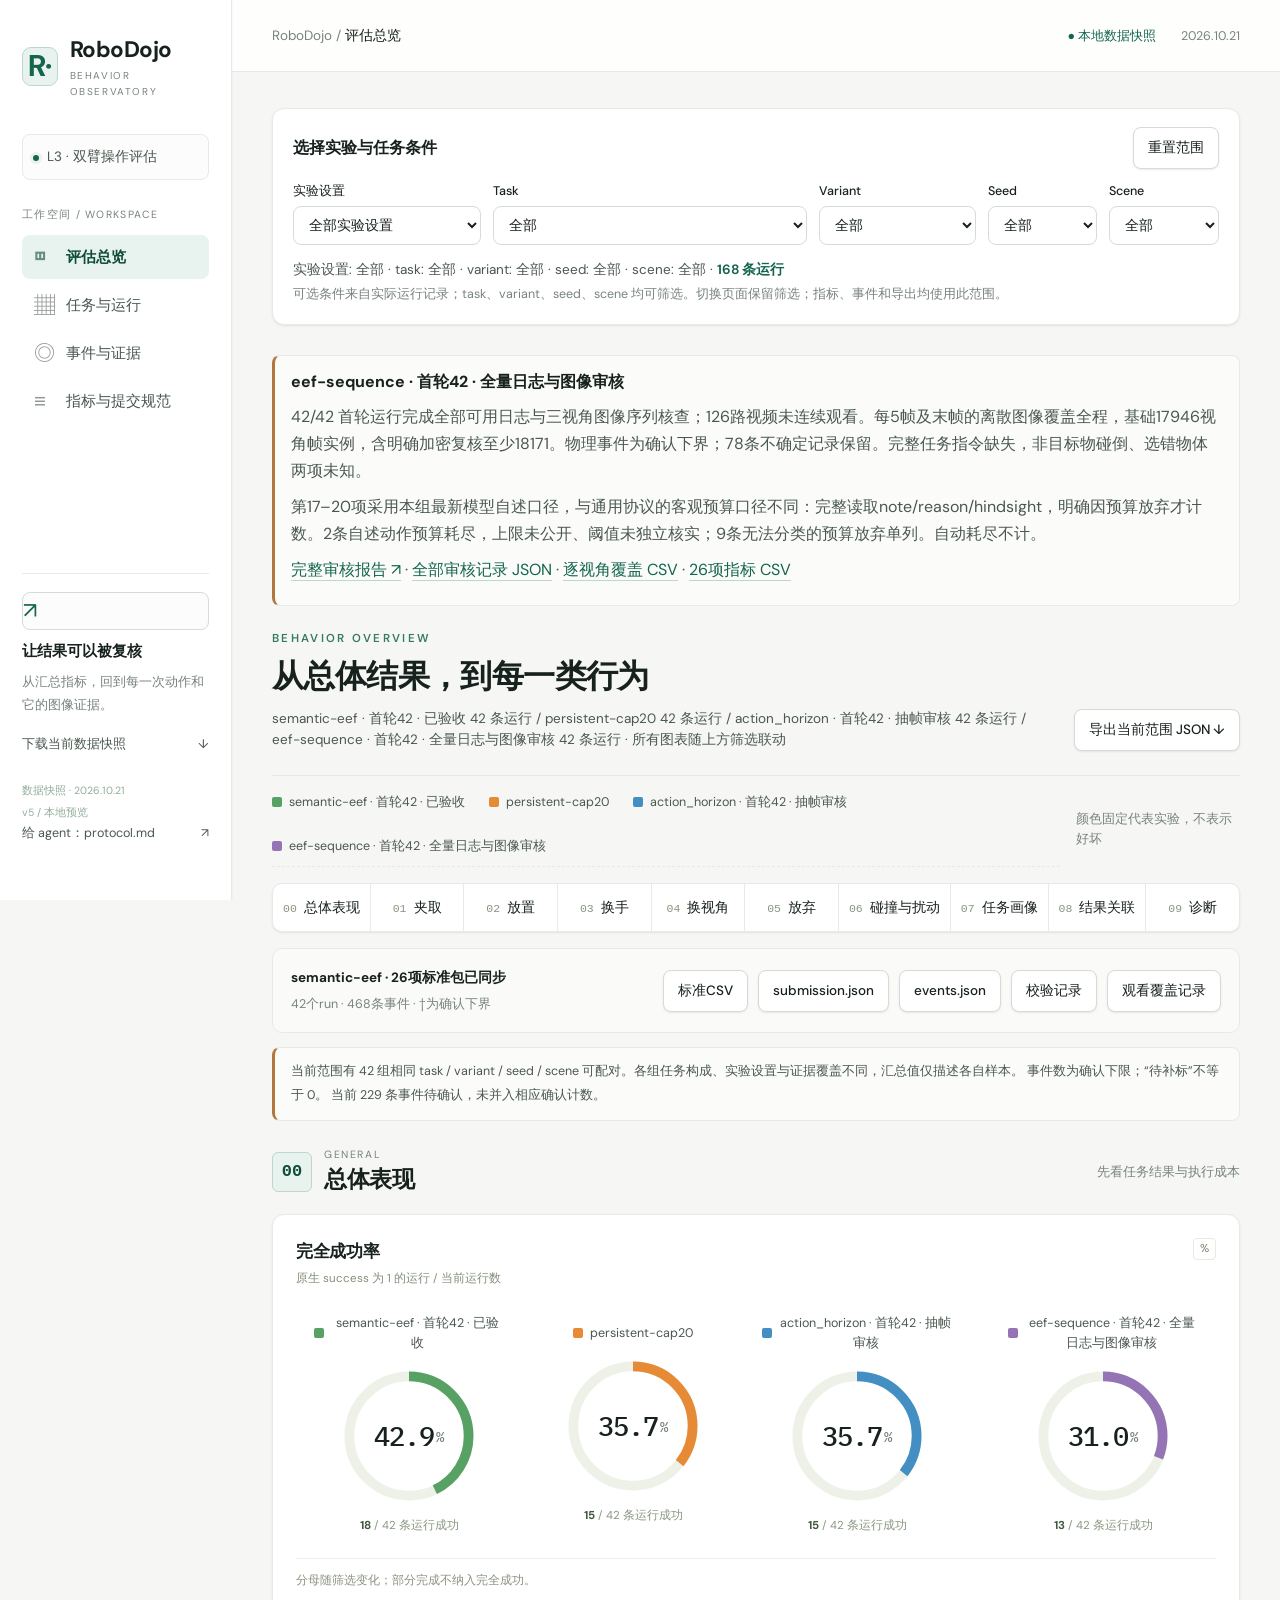
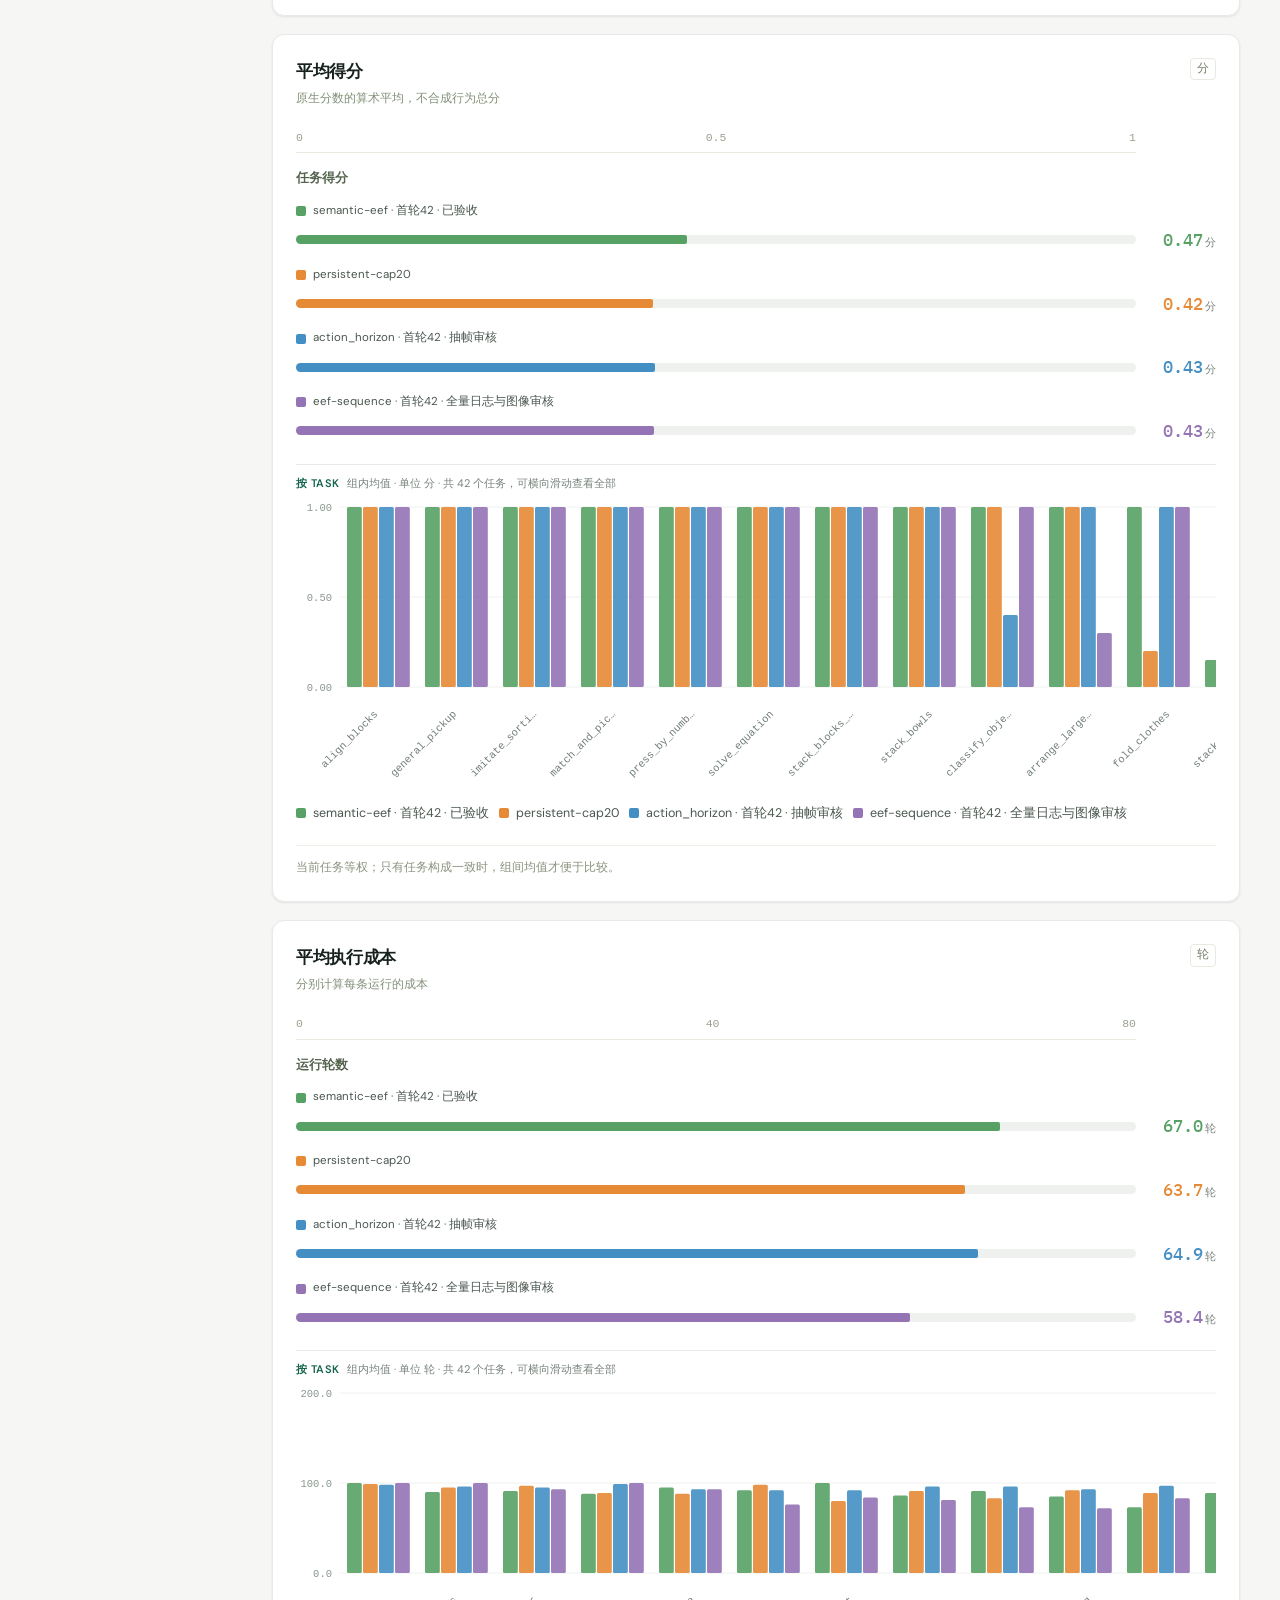
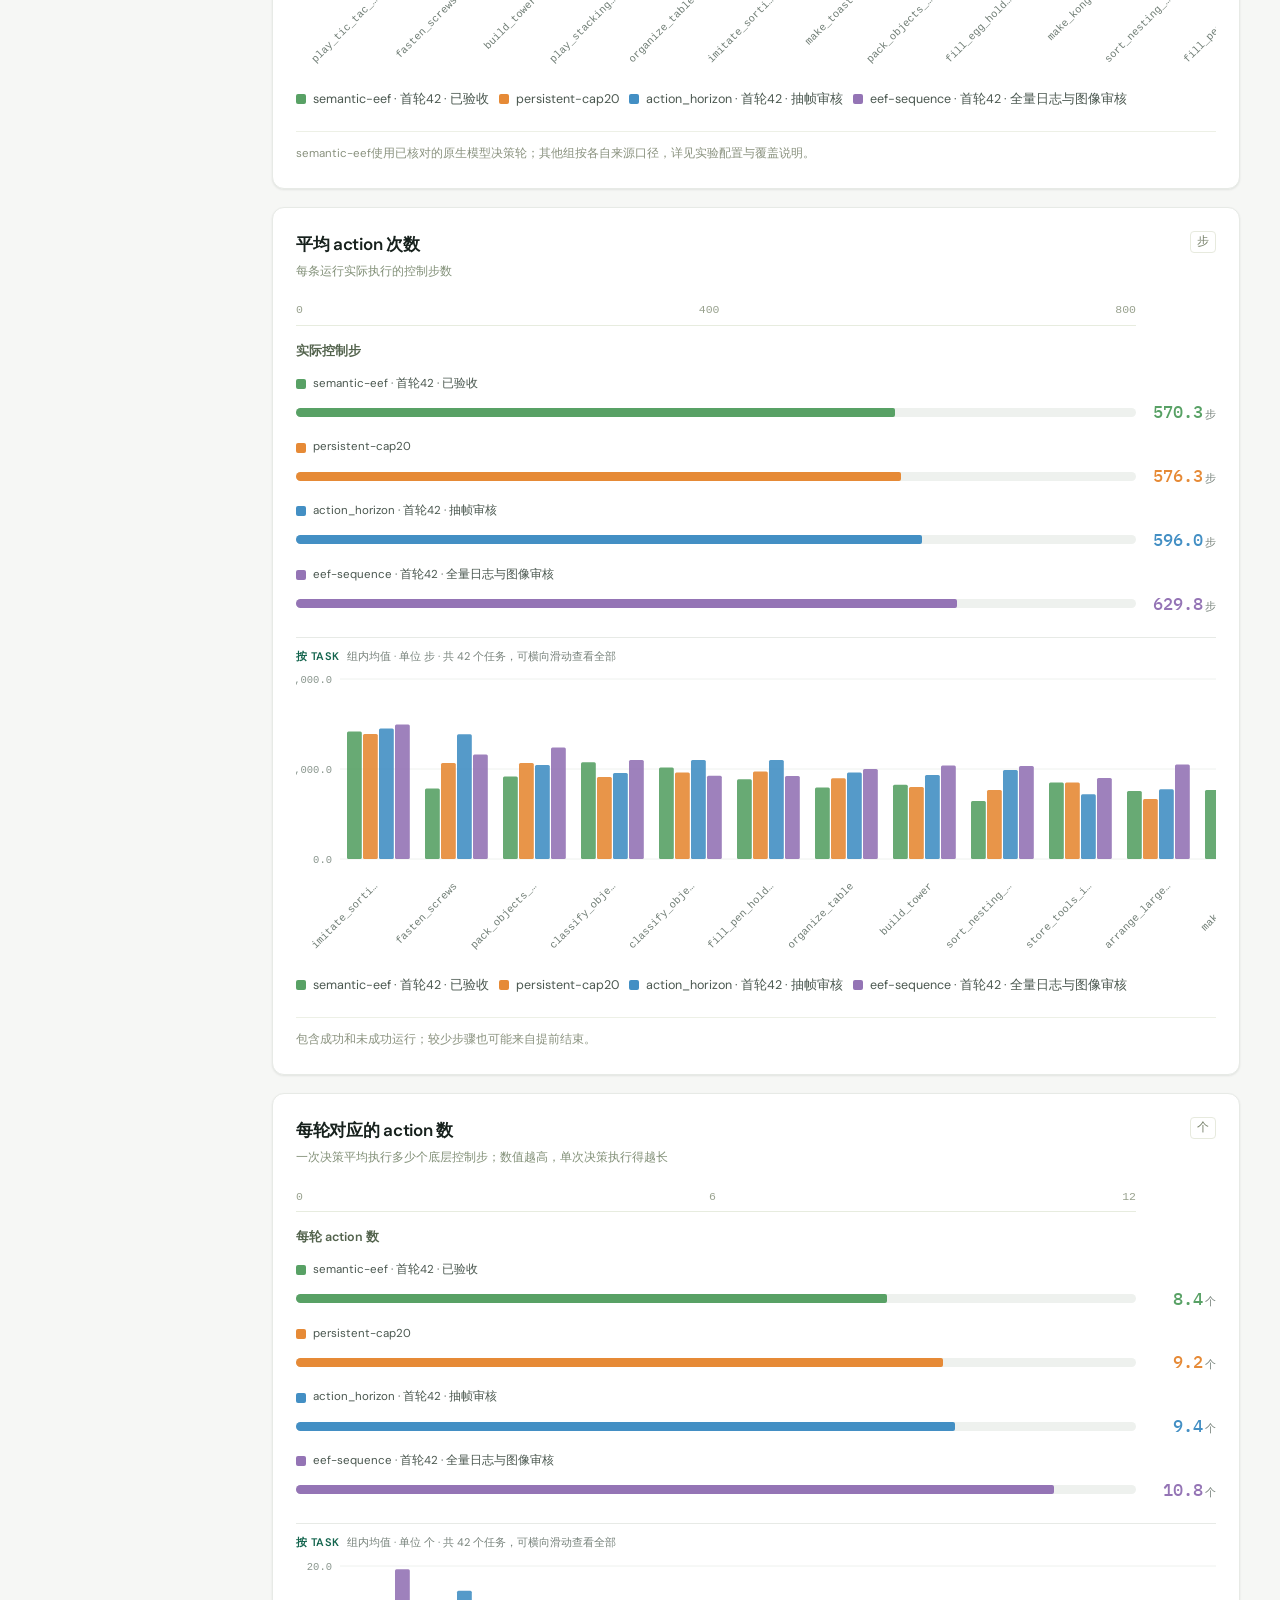
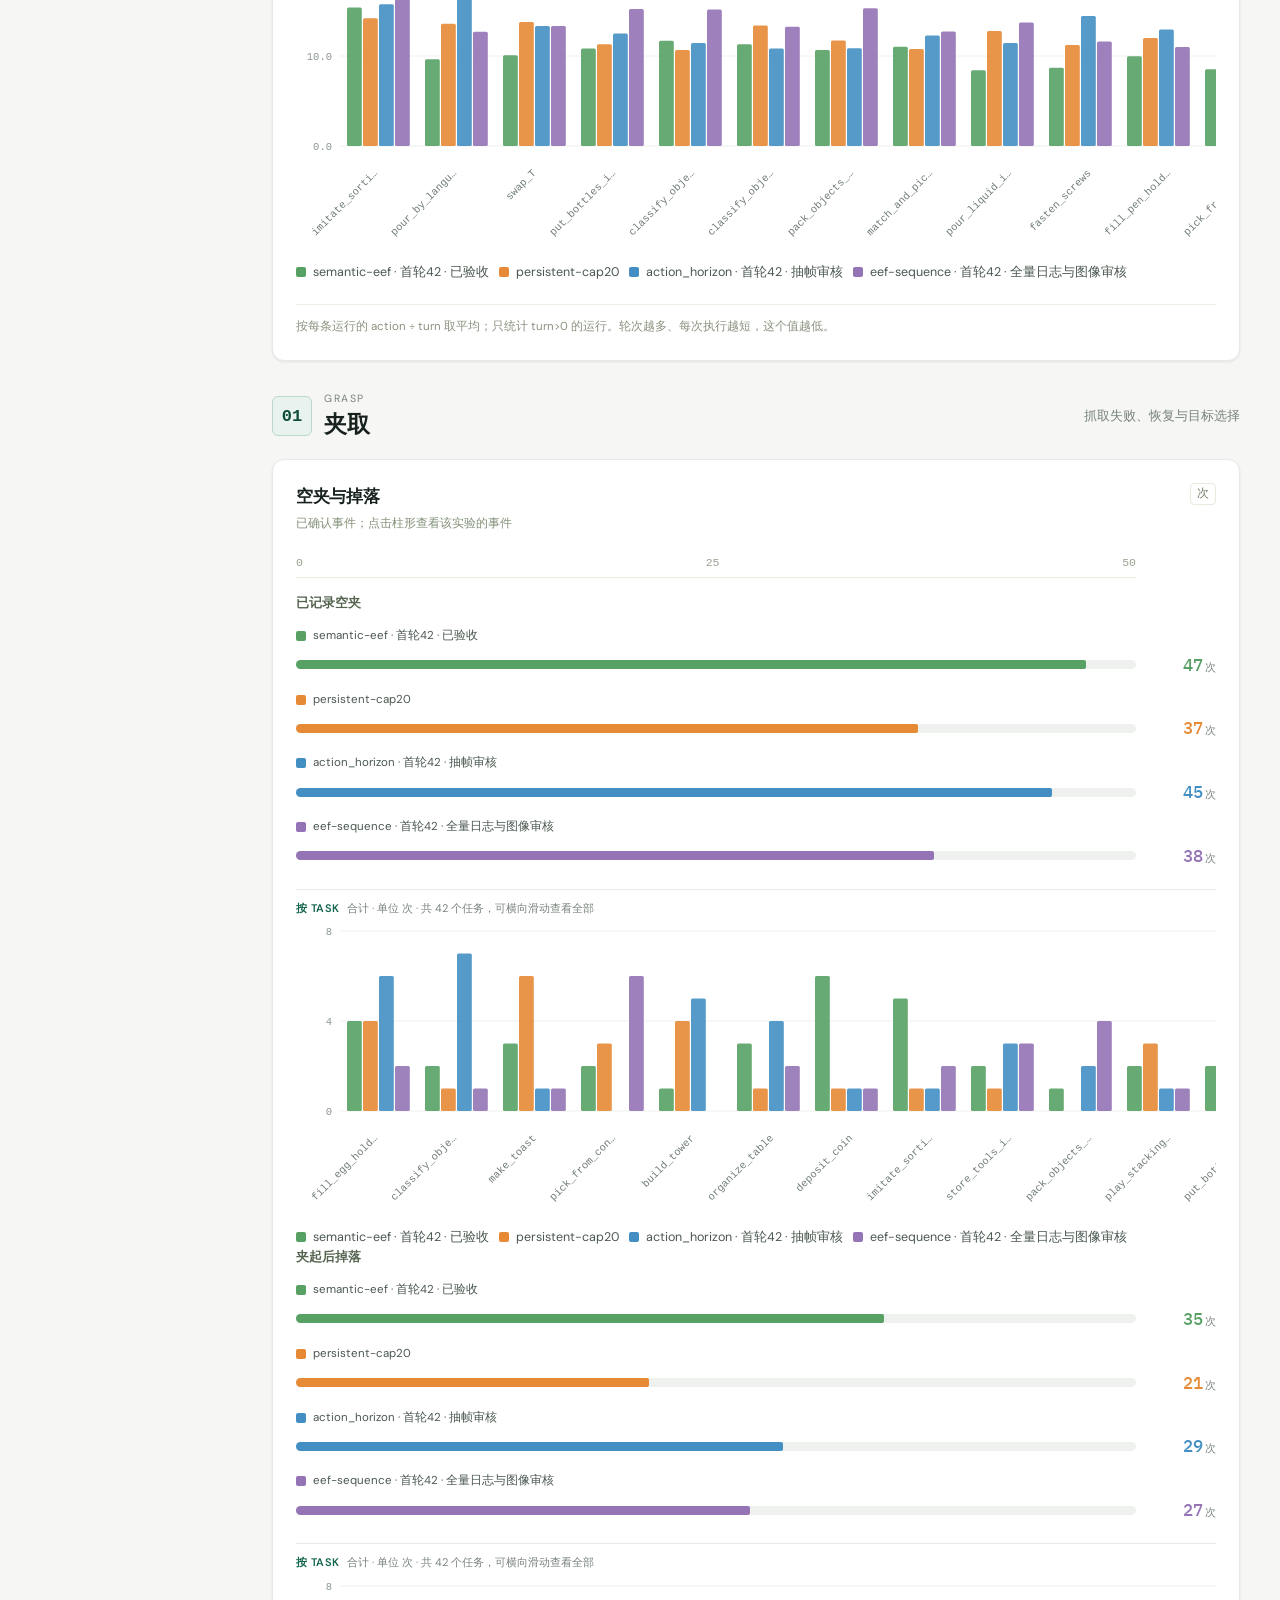
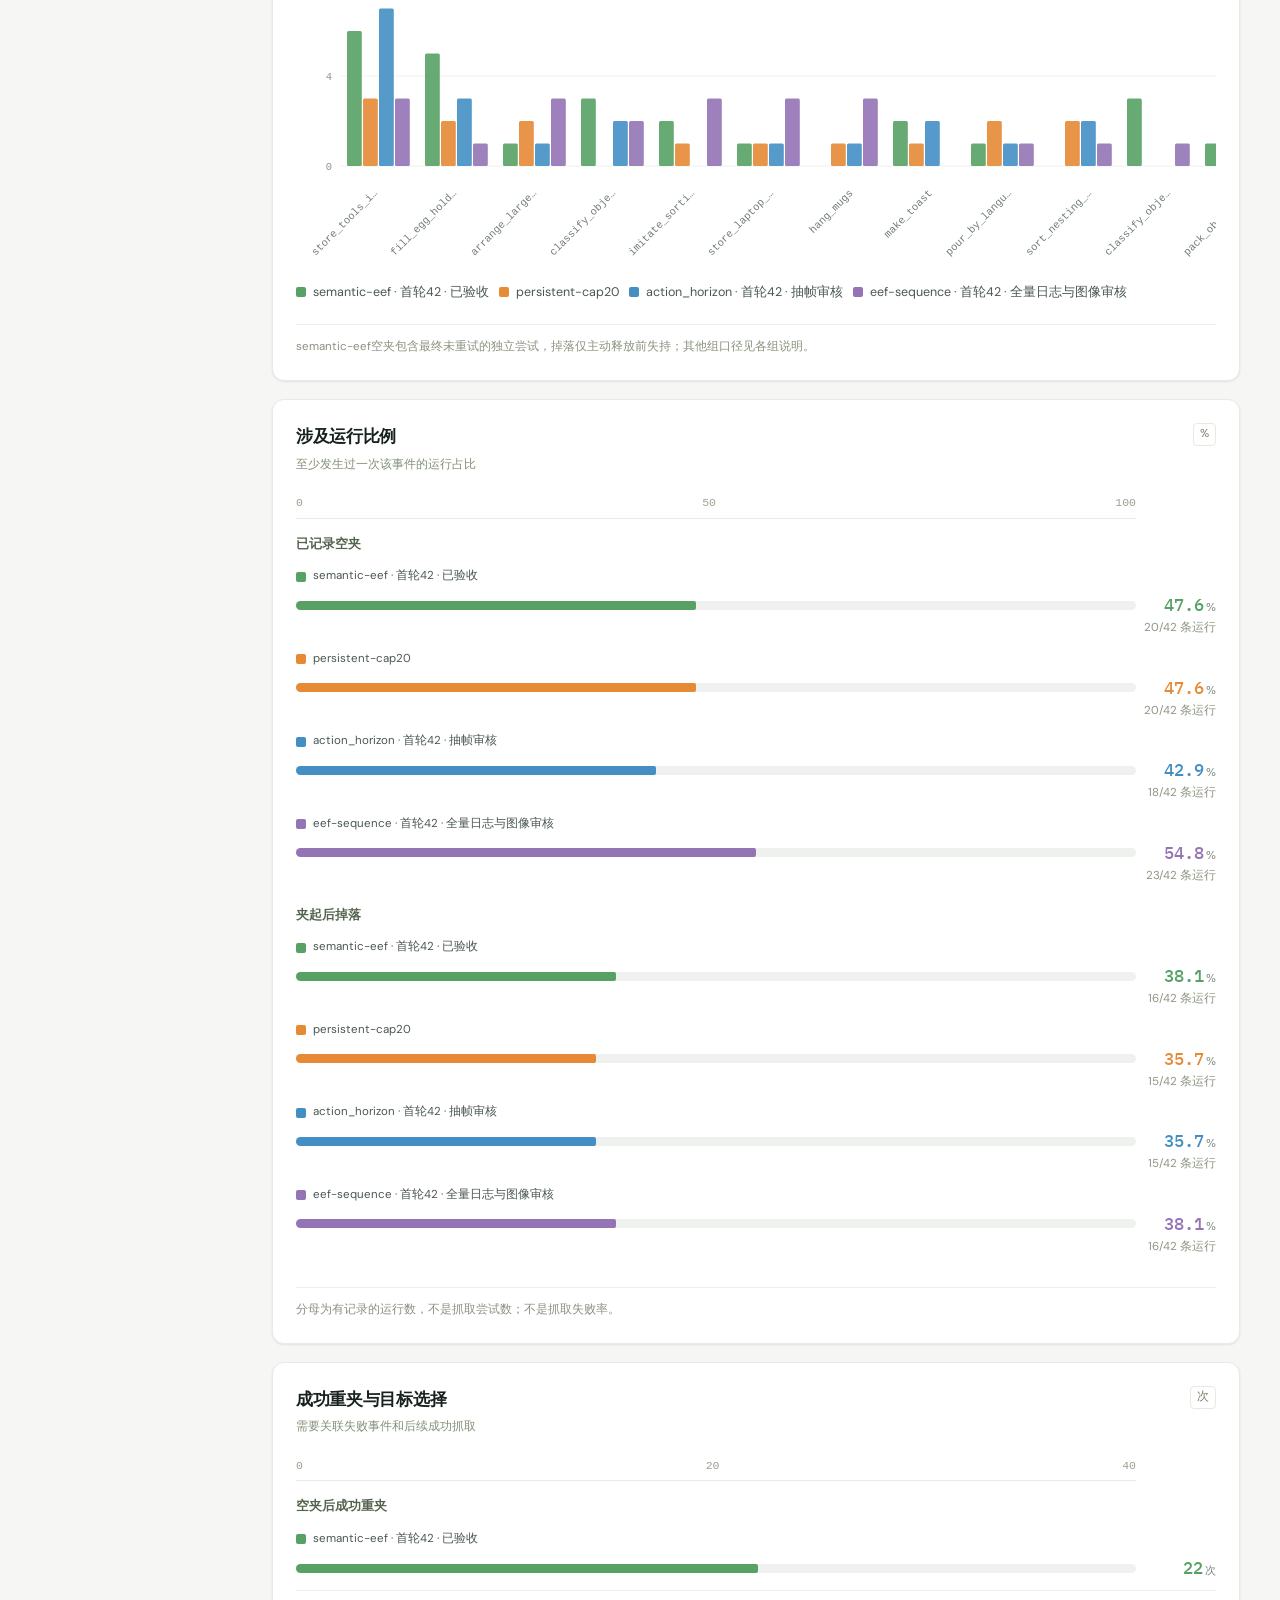
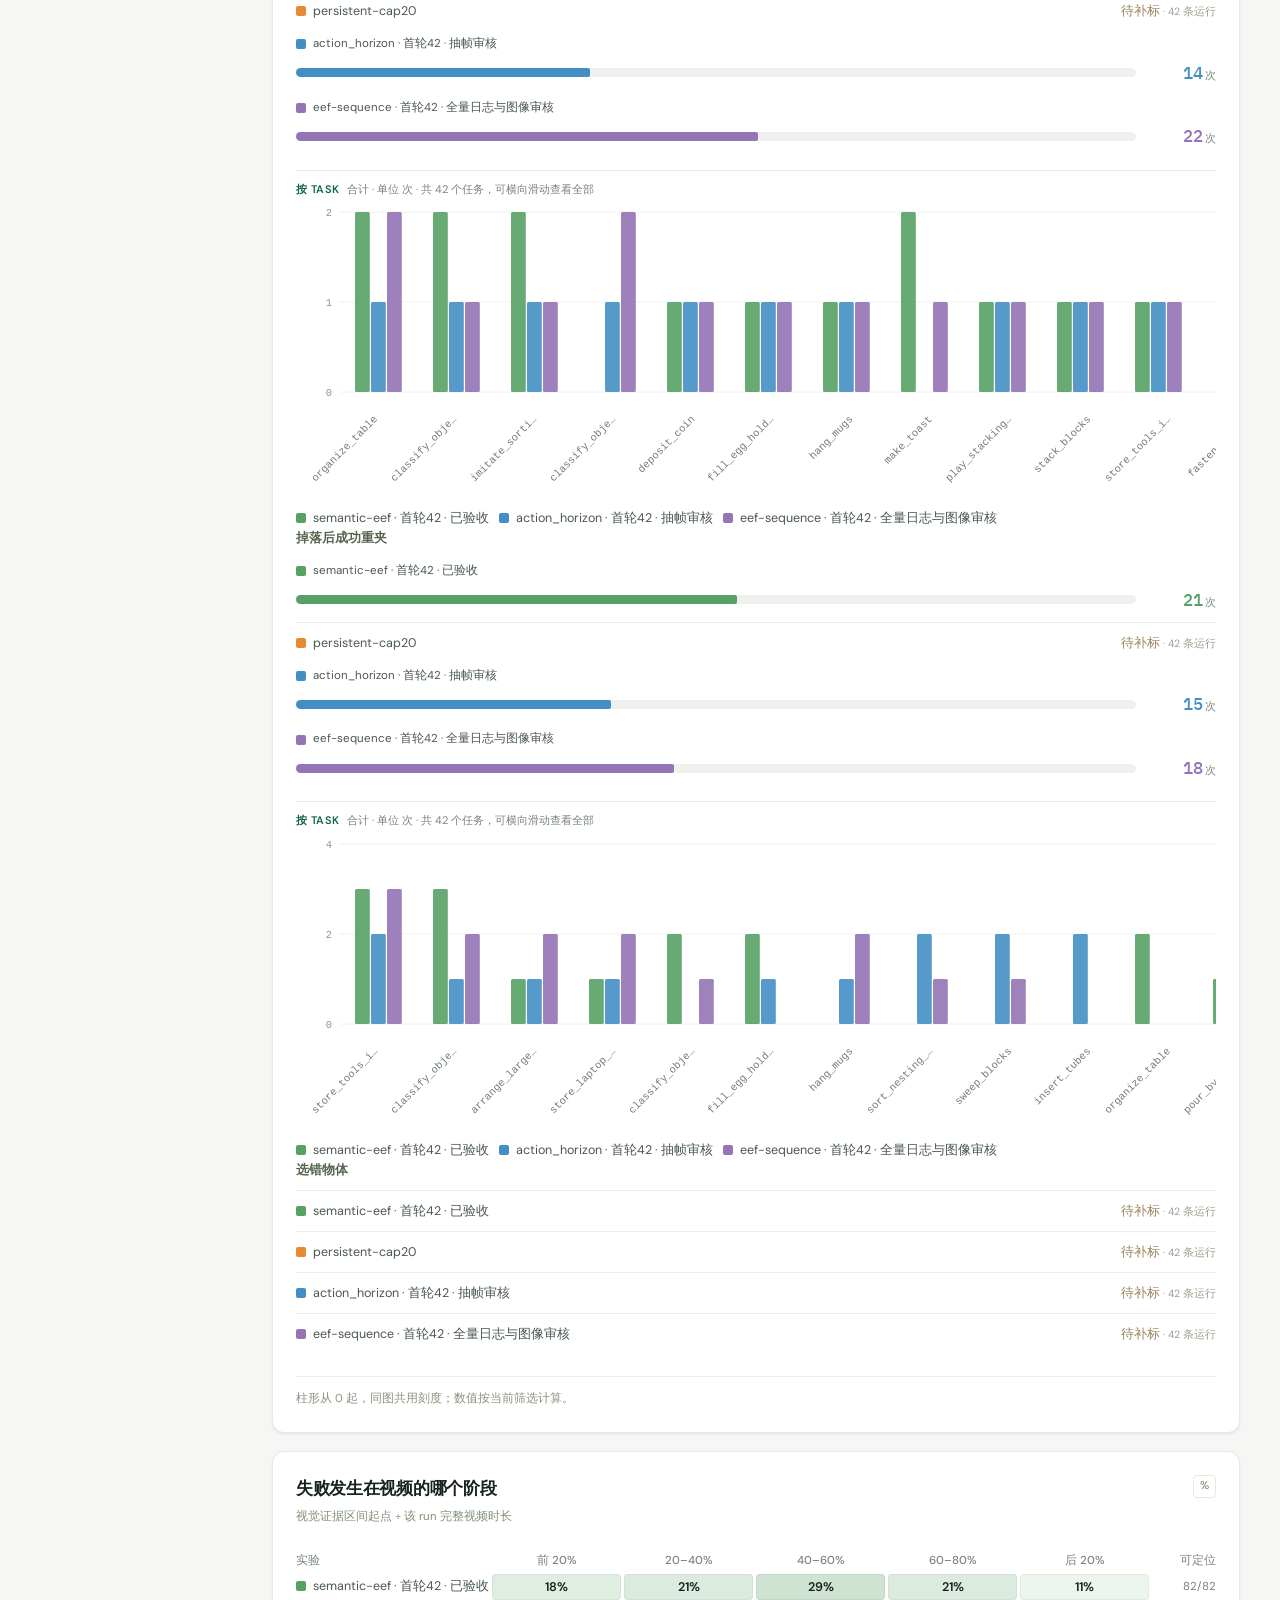
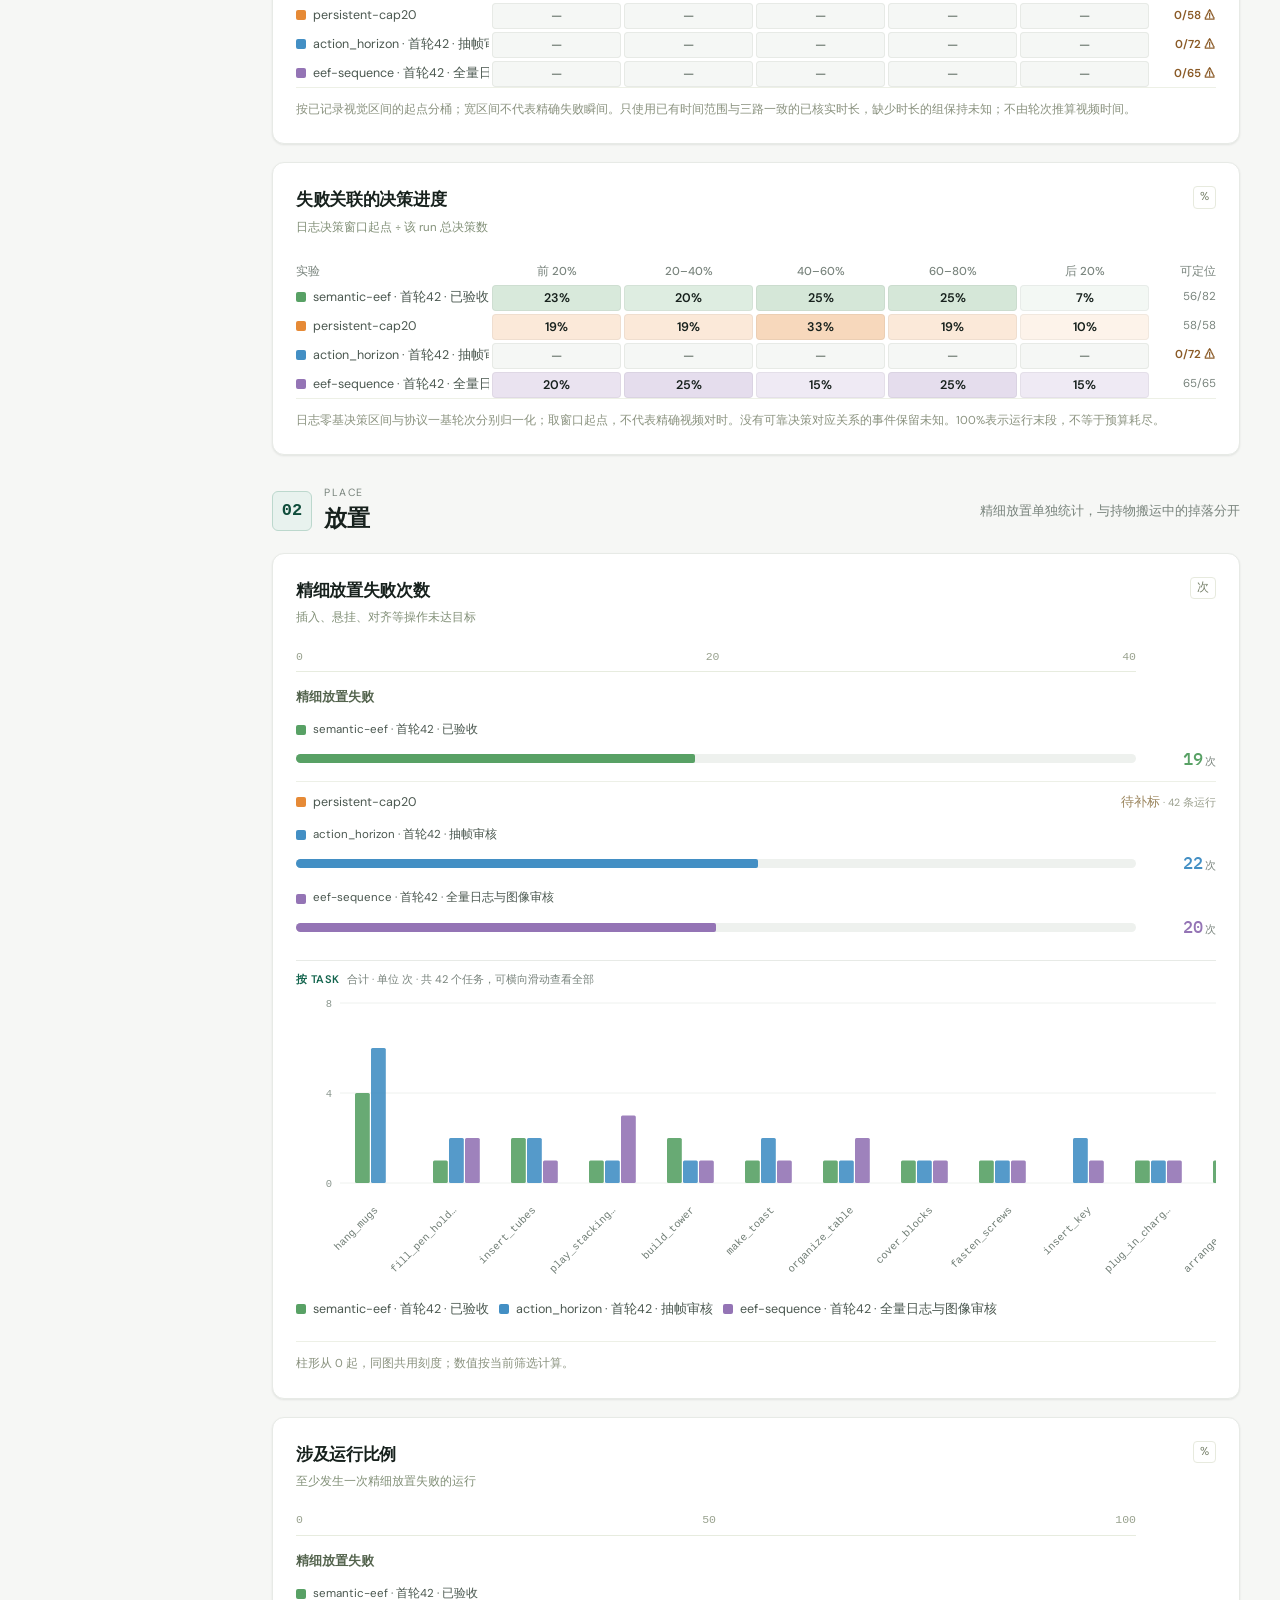
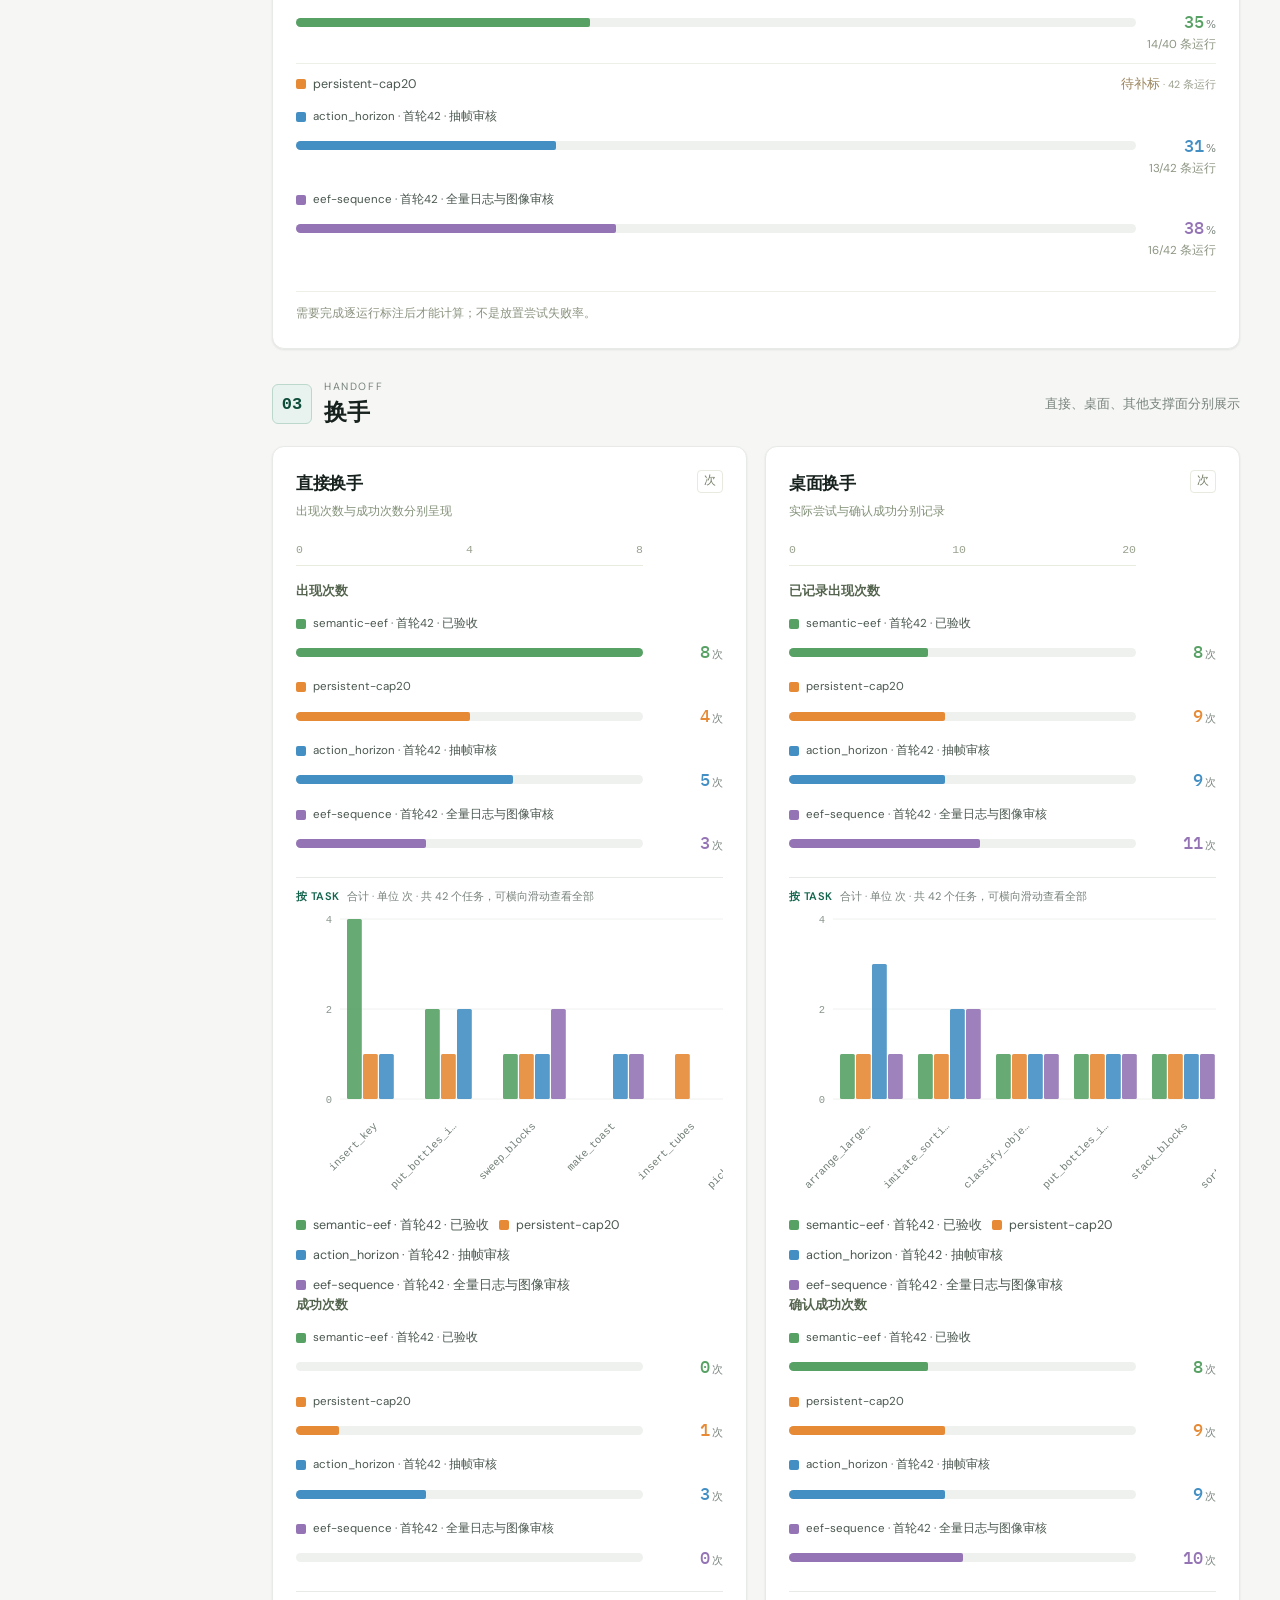
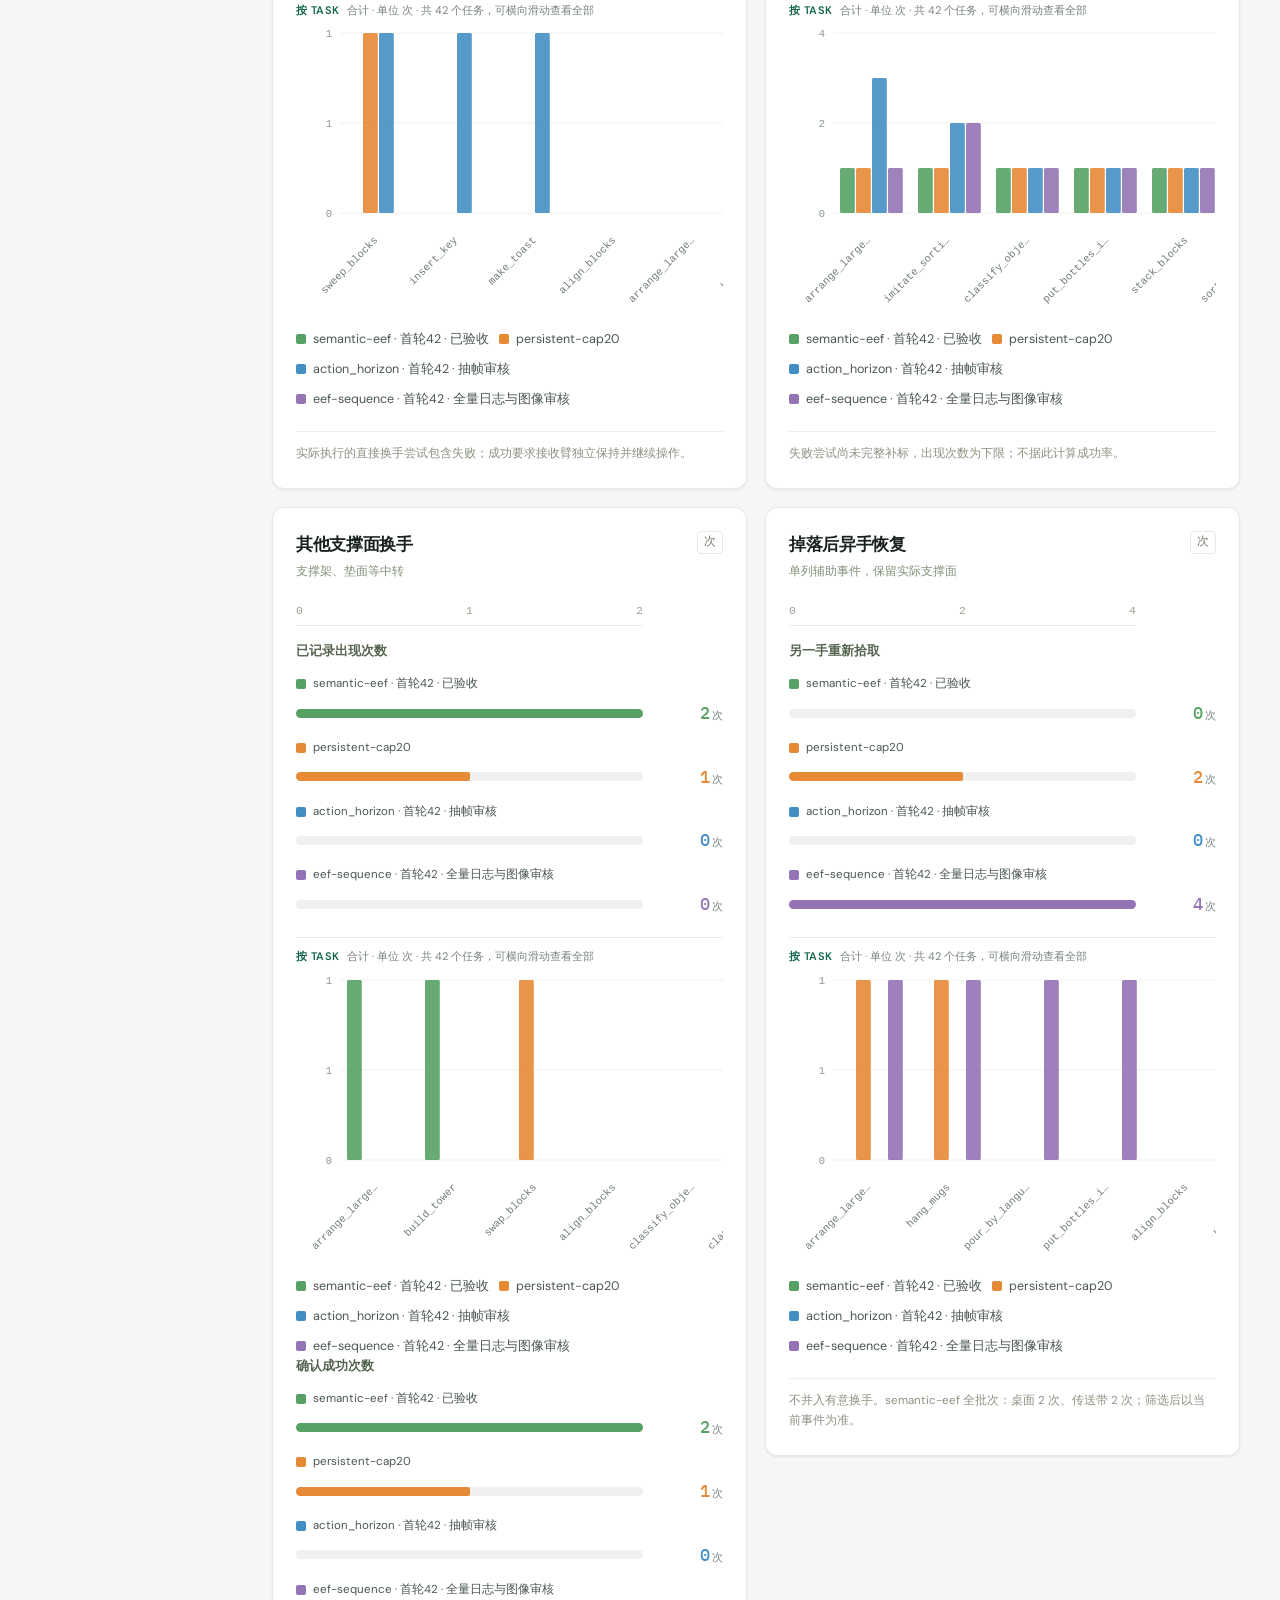
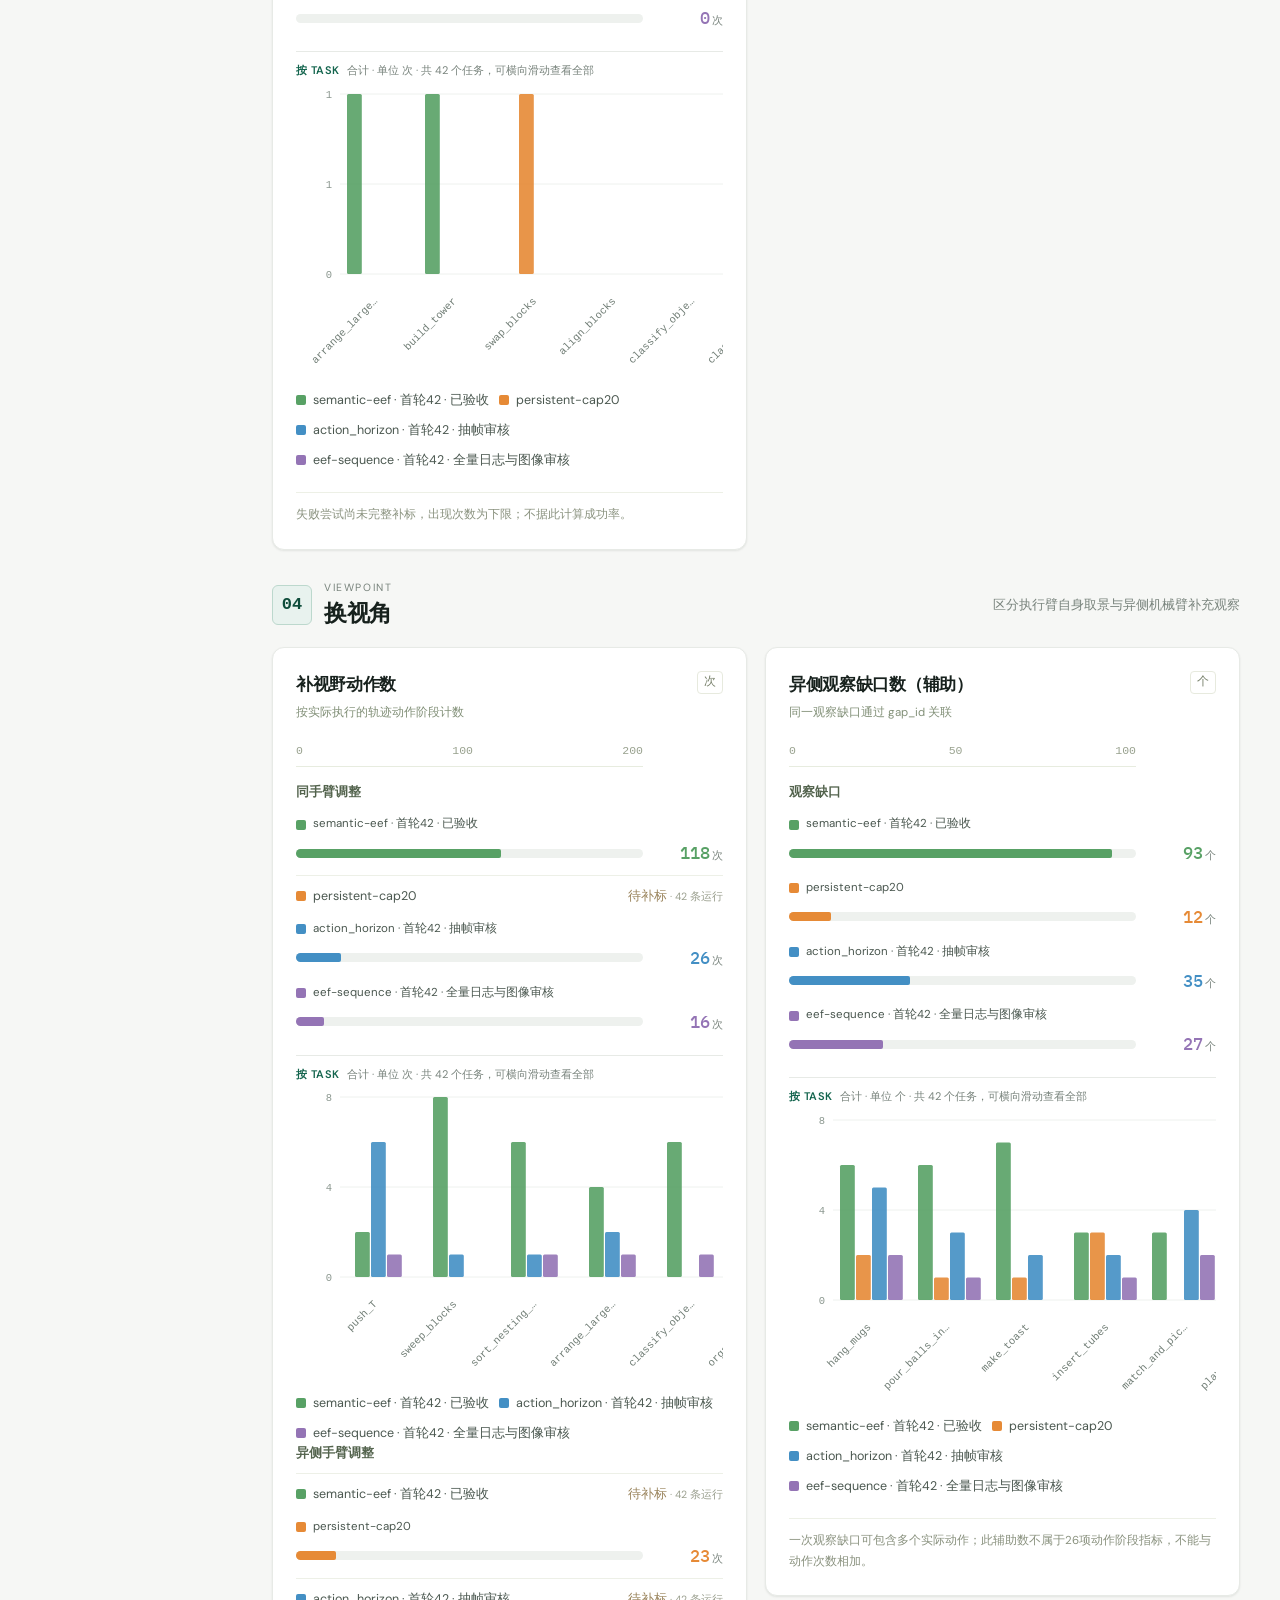
==== commit 99549dad: "fix: refresh cached metric correlation assets" ====
--- a/index.html
+++ b/index.html
@@ -1,5 +1,5 @@
 <!doctype html>
-<html lang="zh-CN"><head><meta charset="utf-8"><meta name="viewport" content="width=device-width,initial-scale=1"><meta name="description" content="RoboDojo 双臂机器人行为评估：两组42任务的结果、空夹、掉落、换手与补视野证据。"><meta name="theme-color" content="#15382d"><link rel="icon" href="data:image/svg+xml,%3Csvg xmlns=%27http://www.w3.org/2000/svg%27 viewBox=%270 0 32 32%27%3E%3Crect width=%2732%27 height=%2732%27 rx=%278%27 fill=%27%2315382d%27/%3E%3Ctext x=%2716%27 y=%2722%27 font-family=%27Helvetica,Arial%27 font-size=%2718%27 font-weight=%27bold%27 fill=%27%23d4b382%27 text-anchor=%27middle%27%3ER%3C/text%3E%3C/svg%3E"><link rel="alternate" type="text/markdown" href="protocol.md"><title>RoboDojo — 行为评估看板</title><link rel="stylesheet" href="style.css"><script src="data.js" defer></script><script src="charts.js" defer></script><script src="app.js" defer></script></head>
+<html lang="zh-CN"><head><meta charset="utf-8"><meta name="viewport" content="width=device-width,initial-scale=1"><meta name="description" content="RoboDojo 双臂机器人行为评估：两组42任务的结果、空夹、掉落、换手与补视野证据。"><meta name="theme-color" content="#15382d"><link rel="icon" href="data:image/svg+xml,%3Csvg xmlns=%27http://www.w3.org/2000/svg%27 viewBox=%270 0 32 32%27%3E%3Crect width=%2732%27 height=%2732%27 rx=%278%27 fill=%27%2315382d%27/%3E%3Ctext x=%2716%27 y=%2722%27 font-family=%27Helvetica,Arial%27 font-size=%2718%27 font-weight=%27bold%27 fill=%27%23d4b382%27 text-anchor=%27middle%27%3ER%3C/text%3E%3C/svg%3E"><link rel="alternate" type="text/markdown" href="protocol.md"><title>RoboDojo — 行为评估看板</title><link rel="stylesheet" href="style.css?v=87c336e"><script src="data.js" defer></script><script src="charts.js?v=87c336e" defer></script><script src="app.js?v=87c336e" defer></script></head>
 <body>
 <a class="skip" href="#main">跳转到内容</a>
 <aside class="sidebar"><a href="#overview" class="brand"><span class="brand-icon">R<span>·</span></span><span>RoboDojo<small>BEHAVIOR OBSERVATORY</small></span></a><div class="workspace"><span class="status-dot"></span>L3 · 双臂操作评估</div><p class="nav-label">工作空间 / WORKSPACE</p><nav aria-label="主导航"><a href="#overview" data-page="overview"><span>◫</span>评估总览</a><a href="#cases" data-page="cases"><span>▦</span>任务与运行</a><a href="#events" data-page="events"><span>◎</span>事件与证据</a><a href="#protocol" data-page="protocol"><span>≡</span>指标与提交规范</a></nav><div class="sidebar-bottom"><div class="dataset-icon">↗</div><b>让结果可以被复核</b><p>从汇总指标，回到每一次动作和它的图像证据。</p><a href="audit-data.json" download>下载当前数据快照 <span>↓</span></a><small>数据快照 · 2026.10.21<br>v5 / 本地预览</small><a href="protocol.md">给 agent：protocol.md <span>↗</span></a></div></aside>
--- a/style.css
+++ b/style.css
@@ -1,14 +1,16 @@
 @import url('https://fonts.googleapis.com/css2?family=DM+Sans:wght@400;500;600;700&family=IBM+Plex+Mono:wght@400;500&display=swap');
-:root{--bg:#f5f6f2;--panel:#fff;--ink:#202d27;--muted:#758077;--line:#e0e5dc;--green:#1c654b;--green-soft:#e6efe6;--orange:#bd7541;--orange-soft:#f4e9dd;--nav:#15382d}*{box-sizing:border-box}body{margin:0;background:var(--bg);color:var(--ink);font-family:'DM Sans',-apple-system,BlinkMacSystemFont,'PingFang SC',sans-serif;font-size:14px;line-height:1.6}button,input,select{font:inherit}button,a,input,select,summary{-webkit-tap-highlight-color:transparent}a{color:inherit;text-decoration:none}button,summary{cursor:pointer}button{color:inherit}button:focus-visible,a:focus-visible,input:focus-visible,select:focus-visible,summary:focus-visible{outline:3px solid #77a797;outline-offset:3px}button:disabled{cursor:default}button{border:0;background:none}small{font-size:11px}.mono,.value,.metric-value,.score{font-family:'IBM Plex Mono',monospace;font-variant-numeric:tabular-nums}.skip{position:fixed;top:-80px;left:10px;background:white;padding:12px;z-index:100}.skip:focus{top:10px}.sidebar{position:fixed;inset:0 auto 0 0;width:232px;background:var(--nav);color:#eaf1ea;padding:32px 22px;display:flex;flex-direction:column;z-index:20}.brand{display:flex;align-items:center;gap:12px;font-size:21px;letter-spacing:-.5px;font-weight:700}.brand-icon{border:1px solid #6b8877;width:39px;height:39px;border-radius:10px;font-size:28px;text-align:center;line-height:36px}.brand-icon span{color:#d4b382}.brand small{display:block;font-size:8px;letter-spacing:1.5px;color:#9eb7a9;font-weight:400}.workspace{margin:34px 0 27px;padding:11px 10px;border:1px solid #385647;border-radius:6px;font-size:12px;color:#b5cbbd}.status-dot{display:inline-block;width:6px;height:6px;border-radius:50%;background:#abcaa4;margin-right:8px}.nav-label{font-size:9px;letter-spacing:1.3px;color:#8ba797;margin-bottom:12px}.sidebar nav{display:flex;flex-direction:column;gap:7px}.sidebar nav a{display:flex;align-items:center;gap:12px;padding:12px;border-radius:6px;color:#b7cbbf;font-size:13px}.sidebar nav a:hover{background:#264b3c}.sidebar nav a.active{background:#e6efdf;color:#193f2d;font-weight:600}.sidebar nav a>span{font-size:19px;width:20px;line-height:1}.sidebar nav small{margin-left:auto;font-family:monospace}.sidebar-bottom{margin-top:auto;border-top:1px solid #3a5647;padding-top:20px;color:#a9c0b0;font-size:12px}.sidebar-bottom b{color:#dbe7dd;font-size:13px}.sidebar-bottom p{font-size:11px;line-height:1.9;margin:8px 0 16px}.sidebar-bottom a{display:block;color:#e0e9dc;font-size:11px;margin-bottom:24px}.sidebar-bottom a span{float:right}.sidebar-bottom>small{font-size:9px;color:#91ac9a;line-height:1.9}.dataset-icon{color:#bdd0b5;margin-bottom:9px;font-size:21px}.shell{margin-left:232px}.topbar{height:72px;display:flex;align-items:center;justify-content:space-between;border-bottom:1px solid var(--line);padding:0 40px;background:#fafbf8;font-size:12px}.breadcrumb{color:var(--muted)}.top-meta{display:flex;gap:25px;align-items:center;color:var(--muted);font-size:11px}.snapshot{color:var(--green)}main{padding:36px 40px 60px;max-width:1600px;margin:auto;min-height:calc(100vh - 135px)}.eyebrow{font-size:10px;letter-spacing:1.8px;text-transform:uppercase;color:var(--green);margin:0 0 8px;font-weight:600}.heading{display:flex;justify-content:space-between;align-items:flex-end;margin-bottom:26px;gap:20px}h1{font-size:31px;font-weight:600;line-height:1.3;letter-spacing:-1px;margin:0 0 10px}h2{font-size:17px;font-weight:600;margin:0}h3{font-size:14px;margin:0}p{margin:0}.subtitle{color:var(--muted);font-size:12px}.button{display:inline-flex;align-items:center;justify-content:center;gap:10px;border:1px solid #cbd5c8;background:#fff;border-radius:5px;padding:9px 14px;font-size:12px;white-space:nowrap}.button.primary{background:var(--green);color:white;border-color:var(--green)}.button:hover{filter:brightness(.96)}.section-label{font-size:10px;color:var(--muted);letter-spacing:1.1px;margin:27px 0 12px;display:flex;justify-content:space-between}.dataset-strip{display:flex;align-items:center;flex-wrap:wrap;gap:22px;background:#eef1e9;border:1px solid var(--line);border-radius:6px;padding:13px 17px;margin-bottom:22px;font-size:12px}.dataset-strip .divider{height:18px;width:1px;background:#cbd4c7}.legend{display:inline-flex;gap:8px;align-items:center;font-size:11px;white-space:nowrap}.swatch{height:8px;width:8px;background:var(--green);border-radius:2px;display:inline-block}.swatch.persistent{background:var(--orange)}.subtle{color:var(--muted)}.dataset-strip .tag{margin-left:auto;font-size:10px}.metrics{display:grid;grid-template-columns:repeat(4,minmax(0,1fr));gap:16px}.metric{background:var(--panel);border:1px solid var(--line);border-radius:8px;padding:20px;min-width:0}.metric-title{color:#536257;font-size:12px;display:flex;justify-content:space-between}.metric-title span{color:#aab5aa}.metric-values{display:flex;align-items:baseline;gap:13px;margin:17px 0 8px}.metric-value{font-size:32px;line-height:1.1;color:var(--green);letter-spacing:-1.8px}.metric-value.orange{color:var(--orange)}.metric-value small{font-size:14px;letter-spacing:-.4px}.versus{font-size:10px;color:#a7afa7}.metric-bottom{font-size:10px;color:var(--muted);line-height:1.8}.metric-bottom strong{font-weight:500;color:#5a685b}.notice{display:flex;gap:12px;background:#f4eee2;border:1px solid #e9ddc5;border-radius:6px;padding:12px 16px;font-size:11px;color:#7c6849;margin:20px 0 24px;line-height:1.8}.notice .mark{font-size:16px}.two-cols{display:grid;grid-template-columns:1.18fr 1fr;gap:20px}.panel{background:var(--panel);border:1px solid var(--line);border-radius:8px;padding:23px;min-width:0}.panel-head{display:flex;justify-content:space-between;align-items:center;gap:10px;margin-bottom:22px}.panel-head p{font-size:11px;color:var(--muted);margin-top:3px}.panel-head a{font-size:11px;color:var(--green);white-space:nowrap}.chart-row{display:grid;grid-template-columns:104px 1fr 34px;gap:10px;align-items:center;margin:20px 0}.chart-label{font-size:12px}.chart-label small{display:block;color:var(--muted);font-size:9px}.bars{display:grid;gap:6px}.bar-track{height:8px;background:#f0f2ed;border-radius:2px;overflow:hidden}.bar{height:100%;background:var(--green);border-radius:2px}.bar.orange{background:var(--orange)}.bar-values{display:grid;line-height:14px;gap:0;font-size:11px;font-family:monospace;text-align:right;color:var(--green)}.bar-values span+span{color:var(--orange)}.chart-note{font-size:10px;color:var(--muted);margin-top:18px;border-top:1px solid var(--line);padding-top:13px}.quality-row{display:grid;grid-template-columns:1fr 65px 65px;padding:10px 0;border-bottom:1px solid #edf0e9;font-size:12px;gap:8px}.quality-row span:not(:first-child){text-align:right;font-family:monospace}.quality-head{font-size:9px;color:var(--muted)}.quality-head span:not(:first-child){font-family:inherit}.callout{background:#f3f5ef;border-radius:5px;padding:13px 15px;margin-top:17px;font-size:11px;color:#687665;line-height:1.9}.callout b{color:#344a36;font-weight:600}.mini-stats{display:grid;grid-template-columns:repeat(3,1fr);gap:10px;margin:20px 0 0}.mini-stats>div{border-right:1px solid var(--line);padding-right:8px}.mini-stats>div:last-child{border:0}.mini-stats b{font-size:23px;font-weight:500;display:block;font-family:monospace}.mini-stats small{font-size:10px;color:var(--muted)}.table-panel{margin-top:20px;padding:23px 0 0;overflow:hidden}.table-panel>.panel-head,.table-panel>.filters{margin-left:23px;margin-right:23px}.table-scroll{overflow:auto}table{border-collapse:collapse;width:100%;text-align:left;white-space:nowrap;font-size:12px}th{background:#f6f7f3;color:#798476;font-weight:500;font-size:10px;letter-spacing:.2px;padding:12px 15px;border-top:1px solid var(--line);border-bottom:1px solid var(--line)}td{padding:13px 15px;border-bottom:1px solid #edf0e9}tr:last-child td{border-bottom:0}tbody tr:hover{background:#f9fbf6}.task-cell{white-space:normal;min-width:230px}.task-button{text-align:left;padding:0;color:#253b2b;font-size:12px}.task-button:hover{color:var(--green);text-decoration:underline}.task-button small{display:block;color:var(--muted);font-size:10px;margin-top:3px;text-decoration:none}.table-index{color:#a0a99d;font-family:monospace;font-size:10px}.pair{display:inline-flex;align-items:center;gap:7px;font-family:monospace}.pair .s{color:var(--green)}.pair .p{color:var(--orange)}.pair i{font-size:9px;color:#b4bdb1;font-style:normal}.delta{font-family:monospace;font-size:11px;padding:3px 6px;border-radius:3px;background:#eef2e8;color:#587049}.delta.negative{background:#f7eee4;color:#a46e48}.delta.zero{background:#f2f3ef;color:#8a9484}.tag{display:inline-block;font-size:10px;line-height:1.7;padding:3px 8px;border-radius:4px;background:#ecf1e7;color:#5d7350}.tag.warning{background:#f7eddf;color:#a77c43}.filters{display:flex;gap:10px;flex-wrap:wrap;margin-bottom:18px}.search{flex:1;min-width:180px}input,select{border:1px solid #d9e0d4;border-radius:5px;background:white;color:#46533f;padding:9px 11px;font-size:12px;max-width:100%}input[type=search]{width:100%}.count-line{color:var(--muted);font-size:11px;margin:12px 0}.empty{padding:35px;text-align:center;color:var(--muted)}.pager{display:flex;align-items:center;justify-content:space-between;padding:15px 0;margin-top:12px;font-size:12px;color:var(--muted)}.pager button{border:1px solid var(--line);padding:6px 14px;border-radius:4px;background:white}.pager button:disabled{opacity:.4}.event-list{display:grid;gap:12px}.event-card{background:white;border:1px solid var(--line);border-radius:7px;overflow:hidden}.event-summary{list-style:none;display:flex;gap:15px;align-items:center;padding:17px 20px}.event-summary::-webkit-details-marker{display:none}.event-summary:after{content:'+';margin-left:auto;font-size:19px;color:#8a9984}.event-card[open]>.event-summary:after{content:'−'}.event-icon{width:35px;height:35px;flex-shrink:0;background:#eef2e9;display:grid;place-items:center;border-radius:7px;color:#55744d;font-size:17px}.event-text{min-width:0}.event-text>b{font-size:12px;font-weight:500;overflow-wrap:anywhere}.event-text>small{display:block;color:var(--muted);font-size:10px;margin-top:4px}.event-summary .tag{margin-left:auto;white-space:nowrap}.event-body{padding:0 20px 20px;border-top:1px solid #f0f2ec}.event-body>p{font-size:12px;line-height:1.9;margin:15px 0}.evidence-grid{display:grid;grid-template-columns:repeat(2,minmax(0,1fr));gap:12px}.evidence-grid figure{margin:0;min-width:0}.evidence-grid img{width:100%;display:block;border:1px solid var(--line);border-radius:4px;background:#f4f5ef}.evidence-grid figcaption{font-size:10px;color:var(--muted);margin-top:4px}.group-pill{display:inline-flex;align-items:center;gap:7px;font-size:10px;color:var(--green)}.group-pill.persistent{color:var(--orange)}dialog{border:1px solid var(--line);border-radius:12px;padding:0;width:min(1100px,95vw);max-height:91vh;color:var(--ink);box-shadow:0 30px 100px #122c3040}dialog::backdrop{background:#17382bc4;backdrop-filter:blur(3px)}.dialog-head{display:flex;justify-content:space-between;align-items:center;padding:16px 25px;border-bottom:1px solid var(--line);font-size:10px;letter-spacing:1px;color:var(--muted);position:sticky;top:0;background:white;z-index:2}.icon-button{font-size:25px;line-height:1;width:30px;height:30px}.detail-inner{padding:26px}.detail-inner h2{font-size:22px;overflow-wrap:anywhere}.detail-inner>.subtitle{margin:8px 0 22px;line-height:1.9}.detail-scores{display:grid;grid-template-columns:1fr 1fr;gap:16px;margin:18px 0}.detail-score{padding:17px;background:#f4f6ef;border:1px solid var(--line);border-radius:6px}.detail-score>b{display:block;font-family:monospace;font-size:26px;margin-top:8px}.detail-score>small{color:var(--muted)}.detail-tabbar{display:flex;gap:8px;border-bottom:1px solid var(--line);margin:20px 0}.detail-tabbar button{padding:10px 12px;font-size:12px;border-bottom:2px solid transparent}.detail-tabbar button.active{border-color:var(--green);color:var(--green);font-weight:600}.detail-notes{font-size:12px;margin:15px 0;color:var(--muted)}.protocol-grid{display:grid;grid-template-columns:1fr 1fr;gap:20px}.definition{padding:17px 0;border-bottom:1px solid var(--line)}.definition:last-child{border:0}.definition p{font-size:12px;color:var(--muted);margin-top:6px}.steps{display:grid;gap:0;counter-reset:steps}.step{position:relative;padding:0 0 25px 40px;counter-increment:steps;border-left:1px solid #ccd8c5;margin-left:13px}.step:last-child{border:0;padding-bottom:0}.step:before{content:counter(steps,decimal-leading-zero);position:absolute;left:-14px;top:-1px;background:#edf3e6;border:1px solid #cbd7bf;border-radius:50%;width:27px;height:27px;text-align:center;line-height:25px;font-family:monospace;font-size:10px;color:#497140}.step p{font-size:12px;color:var(--muted);margin-top:5px}.file-box{border:1px dashed #bfcdb6;padding:22px;border-radius:6px;background:#fafbf7;margin-top:20px}.file-box h3{margin-bottom:8px}.file-box p{font-size:11px;color:var(--muted);margin:8px 0 15px}.file-box input{width:100%;margin-top:12px;font-size:11px}.validation{margin-top:12px;font-size:12px;line-height:1.9;overflow-wrap:anywhere}.validation.error{color:#a3593e}.validation.ok{color:var(--green)}.download-row{display:flex;gap:10px;flex-wrap:wrap}.muted-box{margin-top:20px;border:1px solid var(--line);border-radius:7px;padding:19px;font-size:12px;color:var(--muted);background:#f9faf6}.muted-box b{color:#4b5f44}.toast{position:fixed;bottom:22px;right:22px;padding:10px 18px;background:#1b3f30;color:white;border-radius:5px;font-size:12px;opacity:0;pointer-events:none;transition:opacity .2s;z-index:100}.toast.show{opacity:1}footer{border-top:1px solid var(--line);margin:0 40px;padding:18px 0;font-size:10px;color:#8a9585;display:flex;justify-content:space-between}.mobile-label{display:none}@media(min-width:1600px){main{padding-top:44px}.metric{padding:24px}.metric-value{font-size:37px}}
-@media(max-width:1150px){.sidebar{width:200px;padding:26px 16px}.shell{margin-left:200px}main{padding:28px 25px}.topbar{padding:0 25px}.metrics{gap:10px}.metric{padding:16px 12px}.metric-value{font-size:27px}.metric-values{gap:8px}.two-cols{grid-template-columns:1fr 1fr}.panel{padding:19px}.table-panel{padding:19px 0 0}.dataset-strip{gap:14px}.protocol-grid{grid-template-columns:1fr}}
-@media(max-width:800px){.sidebar{position:static;width:100%;padding:16px 20px;display:block}.brand{font-size:18px}.brand-icon{height:32px;width:32px;font-size:23px;line-height:30px}.brand small{font-size:7px}.workspace,.nav-label,.sidebar-bottom{display:none}.sidebar nav{flex-direction:row;gap:4px;margin-top:18px;overflow:auto}.sidebar nav a{font-size:11px;padding:8px 10px;white-space:nowrap}.sidebar nav a>span{font-size:15px;width:auto}.sidebar nav small{display:none}.shell{margin:0}.topbar{height:50px;padding:0 20px}.top-meta{gap:10px;font-size:9px}.snapshot{display:none}main{padding:25px 20px 40px}.heading{align-items:flex-start}h1{font-size:27px}.metrics{grid-template-columns:1fr 1fr;gap:12px}.metric{padding:18px}.metric-value{font-size:32px}.two-cols{grid-template-columns:1fr}.dataset-strip{font-size:10px;gap:10px}.dataset-strip .divider{display:none}.dataset-strip .tag{margin-left:0}.notice{font-size:10px}.evidence-grid{grid-template-columns:1fr}footer{margin:0 20px;gap:10px;flex-direction:column}.detail-inner{padding:20px}.detail-inner h2{font-size:19px}.event-summary{padding:14px 12px;gap:10px}.event-summary .tag{font-size:9px;padding:2px 5px}.event-icon{width:28px;height:28px}.event-text>b{font-size:11px}.event-body{padding:0 12px 15px}.detail-score{padding:12px}.detail-score>b{font-size:24px}}
-@media(max-width:420px){.sidebar nav a{gap:5px;padding:8px 7px}.sidebar nav a>span{display:none}.heading{flex-wrap:wrap;gap:12px}.heading>.button{font-size:10px;padding:7px 10px}.metrics{gap:9px}.metric{padding:14px 11px}.metric-value{font-size:27px}.metric-values{gap:8px}.metric-title{font-size:11px}.metric-bottom{font-size:9px}.legend{font-size:10px}.event-summary .tag{display:none}.top-meta{font-size:9px}.filters select{flex:1}.detail-score .group-pill{font-size:9px}}
-.scope-panel{background:#eaf0e5;border:1px solid #cfdac8;padding:18px 20px;border-radius:8px;margin-bottom:30px}.scope-head{display:flex;justify-content:space-between;align-items:center;margin-bottom:12px}.scope-controls{display:grid;grid-template-columns:1.2fr 2fr 1fr .7fr .7fr;gap:12px}.scope-controls label,.filters label{display:flex;flex-direction:column;gap:5px;font-size:11px;color:#52644d;min-width:0}.scope-controls select{width:100%;min-width:0}.scope-panel p{font-size:12px;margin-top:14px;overflow-wrap:anywhere}.scope-panel>small{color:#73806c}.settings-grid{display:grid;grid-template-columns:repeat(auto-fit,minmax(min(100%,340px),1fr));gap:15px;margin-bottom:20px}.setting-panel{border:1px solid var(--line);background:white;border-radius:6px;padding:16px;min-width:0}.setting-panel summary{font-size:12px}.setting-panel p{font-size:11px;color:var(--muted);margin-top:12px}.setting-panel dl{display:grid;grid-template-columns:135px minmax(0,1fr);font-size:11px;gap:8px;overflow-wrap:anywhere}.setting-panel dd{margin:0}.setting-panel dt{color:var(--muted)}.scope-metric{border-top:1px solid #eef0e9;margin-top:13px;padding-top:10px;display:grid;gap:4px}.scope-metric b{font-family:monospace;font-size:24px;font-weight:500}.scope-metric small{color:var(--muted);font-size:10px}.pending{color:#a48458;font-size:11px}.compare-cell{display:flex;gap:16px;justify-content:space-between;padding:5px 0}.matrix{max-height:70vh;overflow:auto}.matrix th{position:sticky;top:0;z-index:2}.matrix td:first-child{position:sticky;left:0;background:#fff;z-index:1;max-width:330px}.count-line{padding:0 23px}.run-id{display:block;overflow-wrap:anywhere}.detail-score{margin-bottom:12px}.detail-score pre{white-space:pre-wrap;overflow-wrap:anywhere}.detail-score details{font-size:12px}.setting-panel[open]{align-self:start}@media(max-width:900px){.scope-controls{grid-template-columns:1fr 1fr}.scope-controls label:nth-child(2){grid-column:span 1}.scope-head{gap:10px}.scope-panel{padding:15px}.scope-metric b{font-size:22px}}@media(max-width:420px){.scope-controls{grid-template-columns:1fr 1fr}.scope-controls label:nth-child(2){grid-column:1/-1;grid-row:2}.scope-head b{font-size:12px}.scope-head .button{font-size:10px}.setting-panel dl{grid-template-columns:105px minmax(0,1fr)}}
-.compare-cell{gap:8px;align-items:center;white-space:nowrap}.compare-cell .group-pill{font-size:10px;padding:1px 5px;white-space:nowrap}.matrix td{white-space:nowrap}.detail-episode{margin:-4px 0 14px}
-.scroll-hint{display:none}@media(max-width:800px){.scroll-hint{display:block;font-size:10px;color:var(--muted);margin:2px 0 8px}.table-scroll{box-shadow:inset -12px 0 12px -12px rgba(0,0,0,.28)}}
+:root{--bg:#f5f6f2;--panel:#fff;--ink:#202d27;--muted:#6d7a71;--line:#e0e5dc;
+--green:#2D6B46;--green-soft:#e9f1ea;--orange:#AD541D;--orange-soft:#f7e9dc;--nav:#15382d;
+--accent:#2D6B46;--accent-soft:#e9f1ea;--ink-soft:#46584d;--hair:#e4eae0}*{box-sizing:border-box}body{margin:0;background:var(--bg);color:var(--ink);font-family:'DM Sans',-apple-system,BlinkMacSystemFont,'PingFang SC',sans-serif;font-size:16px;line-height:1.6}button,input,select{font:inherit}button,a,input,select,summary{-webkit-tap-highlight-color:transparent}a{color:inherit;text-decoration:none}button,summary{cursor:pointer}button{color:inherit}button:focus-visible,a:focus-visible,input:focus-visible,select:focus-visible,summary:focus-visible{outline:3px solid #77a797;outline-offset:3px}button:disabled{cursor:default}button{border:0;background:none}small{font-size:12.5px}.mono,.value,.metric-value,.score{font-family:'IBM Plex Mono',monospace;font-variant-numeric:tabular-nums}.skip{position:fixed;top:-80px;left:10px;background:white;padding:12px;z-index:100}.skip:focus{top:10px}.sidebar{position:fixed;inset:0 auto 0 0;width:232px;background:var(--nav);color:#eaf1ea;padding:32px 22px;display:flex;flex-direction:column;z-index:20}.brand{display:flex;align-items:center;gap:12px;font-size:22.5px;letter-spacing:-.5px;font-weight:700}.brand-icon{border:1px solid #6b8877;width:39px;height:39px;border-radius:10px;font-size:30px;text-align:center;line-height:36px}.brand-icon span{color:#d4b382}.brand small{display:block;font-size:10px;letter-spacing:1.5px;color:#9eb7a9;font-weight:400}.workspace{margin:34px 0 27px;padding:11px 10px;border:1px solid #385647;border-radius:6px;font-size:13.5px;color:#b5cbbd}.status-dot{display:inline-block;width:6px;height:6px;border-radius:50%;background:#abcaa4;margin-right:8px}.nav-label{font-size:10.5px;letter-spacing:1.3px;color:#8ba797;margin-bottom:12px}.sidebar nav{display:flex;flex-direction:column;gap:7px}.sidebar nav a{display:flex;align-items:center;gap:12px;padding:12px;border-radius:6px;color:#b7cbbf;font-size:15px}.sidebar nav a:hover{background:#264b3c}.sidebar nav a.active{background:#e6efdf;color:#193f2d;font-weight:600}.sidebar nav a>span{font-size:20.5px;width:20px;line-height:1}.sidebar nav small{margin-left:auto;font-family:monospace}.sidebar-bottom{margin-top:auto;border-top:1px solid #3a5647;padding-top:20px;color:#a9c0b0;font-size:13.5px}.sidebar-bottom b{color:#dbe7dd;font-size:15px}.sidebar-bottom p{font-size:12.5px;line-height:1.9;margin:8px 0 16px}.sidebar-bottom a{display:block;color:#e0e9dc;font-size:12.5px;margin-bottom:24px}.sidebar-bottom a span{float:right}.sidebar-bottom>small{font-size:10.5px;color:#91ac9a;line-height:1.9}.dataset-icon{color:#bdd0b5;margin-bottom:9px;font-size:22.5px}.shell{margin-left:232px}.topbar{height:72px;display:flex;align-items:center;justify-content:space-between;border-bottom:1px solid var(--line);padding:0 40px;background:#fafbf8;font-size:13.5px}.breadcrumb{color:var(--muted)}.top-meta{display:flex;gap:25px;align-items:center;color:var(--muted);font-size:12.5px}.snapshot{color:var(--green)}main{padding:36px 40px 60px;max-width:1600px;margin:auto;min-height:calc(100vh - 135px)}.eyebrow{font-size:11.5px;letter-spacing:1.8px;text-transform:uppercase;color:var(--green);margin:0 0 8px;font-weight:600}.heading{display:flex;justify-content:space-between;align-items:flex-end;margin-bottom:26px;gap:20px}h1{font-size:33.5px;font-weight:600;line-height:1.3;letter-spacing:-1px;margin:0 0 10px}h2{font-size:19px;font-weight:600;margin:0}h3{font-size:16px;margin:0}p{margin:0}.subtitle{color:var(--muted);font-size:13.5px}.button{display:inline-flex;align-items:center;justify-content:center;gap:10px;border:1px solid #cbd5c8;background:#fff;border-radius:5px;padding:9px 14px;font-size:13.5px;white-space:nowrap}.button.primary{background:var(--green);color:white;border-color:var(--green)}.button:hover{filter:brightness(.96)}.section-label{font-size:11.5px;color:var(--muted);letter-spacing:1.1px;margin:27px 0 12px;display:flex;justify-content:space-between}.dataset-strip{display:flex;align-items:center;flex-wrap:wrap;gap:22px;background:#eef1e9;border:1px solid var(--line);border-radius:6px;padding:13px 17px;margin-bottom:22px;font-size:13.5px}.dataset-strip .divider{height:18px;width:1px;background:#cbd4c7}.legend{display:inline-flex;gap:8px;align-items:center;font-size:12.5px;white-space:nowrap}.swatch{height:8px;width:8px;background:var(--green);border-radius:2px;display:inline-block}.swatch.persistent{background:var(--orange)}.subtle{color:var(--muted)}.dataset-strip .tag{margin-left:auto;font-size:11.5px}.metrics{display:grid;grid-template-columns:repeat(4,minmax(0,1fr));gap:16px}.metric{background:var(--panel);border:1px solid var(--line);border-radius:8px;padding:20px;min-width:0}.metric-title{color:#536257;font-size:13.5px;display:flex;justify-content:space-between}.metric-title span{color:#aab5aa}.metric-values{display:flex;align-items:baseline;gap:13px;margin:17px 0 8px}.metric-value{font-size:34.5px;line-height:1.1;color:var(--green);letter-spacing:-1.8px}.metric-value.orange{color:var(--orange)}.metric-value small{font-size:16px;letter-spacing:-.4px}.versus{font-size:11.5px;color:#a7afa7}.metric-bottom{font-size:11.5px;color:var(--muted);line-height:1.8}.metric-bottom strong{font-weight:500;color:#5a685b}.notice{display:flex;gap:12px;background:#f4eee2;border:1px solid #e9ddc5;border-radius:6px;padding:12px 16px;font-size:12.5px;color:#7c6849;margin:20px 0 24px;line-height:1.8}.notice .mark{font-size:18px}.two-cols{display:grid;grid-template-columns:1.18fr 1fr;gap:20px}.panel{background:var(--panel);border:1px solid var(--line);border-radius:8px;padding:23px;min-width:0}.panel-head{display:flex;justify-content:space-between;align-items:center;gap:10px;margin-bottom:22px}.panel-head p{font-size:12.5px;color:var(--muted);margin-top:3px}.panel-head a{font-size:12.5px;color:var(--green);white-space:nowrap}.chart-row{display:grid;grid-template-columns:104px 1fr 34px;gap:10px;align-items:center;margin:20px 0}.chart-label{font-size:13.5px}.chart-label small{display:block;color:var(--muted);font-size:10.5px}.bars{display:grid;gap:6px}.bar-track{height:8px;background:#f0f2ed;border-radius:2px;overflow:hidden}.bar{height:100%;background:var(--green);border-radius:2px}.bar.orange{background:var(--orange)}.bar-values{display:grid;line-height:14px;gap:0;font-size:12.5px;font-family:monospace;text-align:right;color:var(--green)}.bar-values span+span{color:var(--orange)}.chart-note{font-size:11.5px;color:var(--muted);margin-top:18px;border-top:1px solid var(--line);padding-top:13px}.quality-row{display:grid;grid-template-columns:1fr 65px 65px;padding:10px 0;border-bottom:1px solid #edf0e9;font-size:13.5px;gap:8px}.quality-row span:not(:first-child){text-align:right;font-family:monospace}.quality-head{font-size:10.5px;color:var(--muted)}.quality-head span:not(:first-child){font-family:inherit}.callout{background:#f3f5ef;border-radius:5px;padding:13px 15px;margin-top:17px;font-size:12.5px;color:#687665;line-height:1.9}.callout b{color:#344a36;font-weight:600}.mini-stats{display:grid;grid-template-columns:repeat(3,1fr);gap:10px;margin:20px 0 0}.mini-stats>div{border-right:1px solid var(--line);padding-right:8px}.mini-stats>div:last-child{border:0}.mini-stats b{font-size:25px;font-weight:500;display:block;font-family:monospace}.mini-stats small{font-size:11.5px;color:var(--muted)}.table-panel{margin-top:20px;padding:23px 0 0;overflow:hidden}.table-panel>.panel-head,.table-panel>.filters{margin-left:23px;margin-right:23px}.table-scroll{overflow:auto}table{border-collapse:collapse;width:100%;text-align:left;white-space:nowrap;font-size:13.5px}th{background:#f6f7f3;color:#798476;font-weight:500;font-size:11.5px;letter-spacing:.2px;padding:12px 15px;border-top:1px solid var(--line);border-bottom:1px solid var(--line)}td{padding:13px 15px;border-bottom:1px solid #edf0e9}tr:last-child td{border-bottom:0}tbody tr:hover{background:#f9fbf6}.task-cell{white-space:normal;min-width:230px}.task-button{text-align:left;padding:0;color:#253b2b;font-size:13.5px}.task-button:hover{color:var(--green);text-decoration:underline}.task-button small{display:block;color:var(--muted);font-size:11.5px;margin-top:3px;text-decoration:none}.table-index{color:#a0a99d;font-family:monospace;font-size:11.5px}.pair{display:inline-flex;align-items:center;gap:7px;font-family:monospace}.pair .s{color:var(--green)}.pair .p{color:var(--orange)}.pair i{font-size:10.5px;color:#b4bdb1;font-style:normal}.delta{font-family:monospace;font-size:12.5px;padding:3px 6px;border-radius:3px;background:#eef2e8;color:#587049}.delta.negative{background:#f7eee4;color:#a46e48}.delta.zero{background:#f2f3ef;color:#8a9484}.tag{display:inline-block;font-size:11.5px;line-height:1.7;padding:3px 8px;border-radius:4px;background:#ecf1e7;color:#5d7350}.tag.warning{background:#f7eddf;color:#a77c43}.filters{display:flex;gap:10px;flex-wrap:wrap;margin-bottom:18px}.search{flex:1;min-width:180px}input,select{border:1px solid #d9e0d4;border-radius:5px;background:white;color:#46533f;padding:9px 11px;font-size:13.5px;max-width:100%}input[type=search]{width:100%}.count-line{color:var(--muted);font-size:12.5px;margin:12px 0}.empty{padding:35px;text-align:center;color:var(--muted)}.pager{display:flex;align-items:center;justify-content:space-between;padding:15px 0;margin-top:12px;font-size:13.5px;color:var(--muted)}.pager button{border:1px solid var(--line);padding:6px 14px;border-radius:4px;background:white}.pager button:disabled{opacity:.4}.event-list{display:grid;gap:12px}.event-card{background:white;border:1px solid var(--line);border-radius:7px;overflow:hidden}.event-summary{list-style:none;display:flex;gap:15px;align-items:center;padding:17px 20px}.event-summary::-webkit-details-marker{display:none}.event-summary:after{content:'+';margin-left:auto;font-size:20.5px;color:#8a9984}.event-card[open]>.event-summary:after{content:'−'}.event-icon{width:35px;height:35px;flex-shrink:0;background:#eef2e9;display:grid;place-items:center;border-radius:7px;color:#55744d;font-size:19px}.event-text{min-width:0}.event-text>b{font-size:13.5px;font-weight:500;overflow-wrap:anywhere}.event-text>small{display:block;color:var(--muted);font-size:11.5px;margin-top:4px}.event-summary .tag{margin-left:auto;white-space:nowrap}.event-body{padding:0 20px 20px;border-top:1px solid #f0f2ec}.event-body>p{font-size:13.5px;line-height:1.9;margin:15px 0}.evidence-grid{display:grid;grid-template-columns:repeat(2,minmax(0,1fr));gap:12px}.evidence-grid figure{margin:0;min-width:0}.evidence-grid img{width:100%;display:block;border:1px solid var(--line);border-radius:4px;background:#f4f5ef}.evidence-grid figcaption{font-size:11.5px;color:var(--muted);margin-top:4px}.group-pill{display:inline-flex;align-items:center;gap:7px;font-size:11.5px;color:var(--green)}.group-pill.persistent{color:var(--orange)}dialog{border:1px solid var(--line);border-radius:12px;padding:0;width:min(1100px,95vw);max-height:91vh;color:var(--ink);box-shadow:0 30px 100px #122c3040}dialog::backdrop{background:#17382bc4;backdrop-filter:blur(3px)}.dialog-head{display:flex;justify-content:space-between;align-items:center;padding:16px 25px;border-bottom:1px solid var(--line);font-size:11.5px;letter-spacing:1px;color:var(--muted);position:sticky;top:0;background:white;z-index:2}.icon-button{font-size:27px;line-height:1;width:30px;height:30px}.detail-inner{padding:26px}.detail-inner h2{font-size:24px;overflow-wrap:anywhere}.detail-inner>.subtitle{margin:8px 0 22px;line-height:1.9}.detail-scores{display:grid;grid-template-columns:1fr 1fr;gap:16px;margin:18px 0}.detail-score{padding:17px;background:#f4f6ef;border:1px solid var(--line);border-radius:6px}.detail-score>b{display:block;font-family:monospace;font-size:28px;margin-top:8px}.detail-score>small{color:var(--muted)}.detail-tabbar{display:flex;gap:8px;border-bottom:1px solid var(--line);margin:20px 0}.detail-tabbar button{padding:10px 12px;font-size:13.5px;border-bottom:2px solid transparent}.detail-tabbar button.active{border-color:var(--green);color:var(--green);font-weight:600}.detail-notes{font-size:13.5px;margin:15px 0;color:var(--muted)}.protocol-grid{display:grid;grid-template-columns:1fr 1fr;gap:20px}.definition{padding:17px 0;border-bottom:1px solid var(--line)}.definition:last-child{border:0}.definition p{font-size:13.5px;color:var(--muted);margin-top:6px}.steps{display:grid;gap:0;counter-reset:steps}.step{position:relative;padding:0 0 25px 40px;counter-increment:steps;border-left:1px solid #ccd8c5;margin-left:13px}.step:last-child{border:0;padding-bottom:0}.step:before{content:counter(steps,decimal-leading-zero);position:absolute;left:-14px;top:-1px;background:#edf3e6;border:1px solid #cbd7bf;border-radius:50%;width:27px;height:27px;text-align:center;line-height:25px;font-family:monospace;font-size:11.5px;color:#497140}.step p{font-size:13.5px;color:var(--muted);margin-top:5px}.file-box{border:1px dashed #bfcdb6;padding:22px;border-radius:6px;background:#fafbf7;margin-top:20px}.file-box h3{margin-bottom:8px}.file-box p{font-size:12.5px;color:var(--muted);margin:8px 0 15px}.file-box input{width:100%;margin-top:12px;font-size:12.5px}.validation{margin-top:12px;font-size:13.5px;line-height:1.9;overflow-wrap:anywhere}.validation.error{color:#a3593e}.validation.ok{color:var(--green)}.download-row{display:flex;gap:10px;flex-wrap:wrap}.muted-box{margin-top:20px;border:1px solid var(--line);border-radius:7px;padding:19px;font-size:13.5px;color:var(--muted);background:#f9faf6}.muted-box b{color:#4b5f44}.toast{position:fixed;bottom:22px;right:22px;padding:10px 18px;background:#1b3f30;color:white;border-radius:5px;font-size:13.5px;opacity:0;pointer-events:none;transition:opacity .2s;z-index:100}.toast.show{opacity:1}footer{border-top:1px solid var(--line);margin:0 40px;padding:18px 0;font-size:11.5px;color:#8a9585;display:flex;justify-content:space-between}.mobile-label{display:none}@media(min-width:1600px){main{padding-top:44px}.metric{padding:24px}.metric-value{font-size:40px}}
+@media(max-width:1150px){.sidebar{width:200px;padding:26px 16px}.shell{margin-left:200px}main{padding:28px 25px}.topbar{padding:0 25px}.metrics{gap:10px}.metric{padding:16px 12px}.metric-value{font-size:29px}.metric-values{gap:8px}.two-cols{grid-template-columns:1fr 1fr}.panel{padding:19px}.table-panel{padding:19px 0 0}.dataset-strip{gap:14px}.protocol-grid{grid-template-columns:1fr}}
+@media(max-width:800px){.sidebar{position:static;width:100%;padding:16px 20px;display:block}.brand{font-size:19.5px}.brand-icon{height:32px;width:32px;font-size:25px;line-height:30px}.brand small{font-size:9px}.workspace,.nav-label,.sidebar-bottom{display:none}.sidebar nav{flex-direction:row;gap:4px;margin-top:18px;overflow:auto}.sidebar nav a{font-size:12.5px;padding:8px 10px;white-space:nowrap}.sidebar nav a>span{font-size:17px;width:auto}.sidebar nav small{display:none}.shell{margin:0}.topbar{height:50px;padding:0 20px}.top-meta{gap:10px;font-size:10.5px}.snapshot{display:none}main{padding:25px 20px 40px}.heading{align-items:flex-start}h1{font-size:29px}.metrics{grid-template-columns:1fr 1fr;gap:12px}.metric{padding:18px}.metric-value{font-size:34.5px}.two-cols{grid-template-columns:1fr}.dataset-strip{font-size:11.5px;gap:10px}.dataset-strip .divider{display:none}.dataset-strip .tag{margin-left:0}.notice{font-size:11.5px}.evidence-grid{grid-template-columns:1fr}footer{margin:0 20px;gap:10px;flex-direction:column}.detail-inner{padding:20px}.detail-inner h2{font-size:20.5px}.event-summary{padding:14px 12px;gap:10px}.event-summary .tag{font-size:10.5px;padding:2px 5px}.event-icon{width:28px;height:28px}.event-text>b{font-size:12.5px}.event-body{padding:0 12px 15px}.detail-score{padding:12px}.detail-score>b{font-size:26px}}
+@media(max-width:420px){.sidebar nav a{gap:5px;padding:8px 7px}.sidebar nav a>span{display:none}.heading{flex-wrap:wrap;gap:12px}.heading>.button{font-size:11.5px;padding:7px 10px}.metrics{gap:9px}.metric{padding:14px 11px}.metric-value{font-size:29px}.metric-values{gap:8px}.metric-title{font-size:12.5px}.metric-bottom{font-size:10.5px}.legend{font-size:11.5px}.event-summary .tag{display:none}.top-meta{font-size:10.5px}.filters select{flex:1}.detail-score .group-pill{font-size:10.5px}}
+.scope-panel{background:#eaf0e5;border:1px solid #cfdac8;padding:18px 20px;border-radius:8px;margin-bottom:30px}.scope-head{display:flex;justify-content:space-between;align-items:center;margin-bottom:12px}.scope-controls{display:grid;grid-template-columns:1.2fr 2fr 1fr .7fr .7fr;gap:12px}.scope-controls label,.filters label{display:flex;flex-direction:column;gap:5px;font-size:12.5px;color:#52644d;min-width:0}.scope-controls select{width:100%;min-width:0}.scope-panel p{font-size:13.5px;margin-top:14px;overflow-wrap:anywhere}.scope-panel>small{color:#73806c}.settings-grid{display:grid;grid-template-columns:repeat(auto-fit,minmax(min(100%,340px),1fr));gap:15px;margin-bottom:20px}.setting-panel{border:1px solid var(--line);background:white;border-radius:6px;padding:16px;min-width:0}.setting-panel summary{font-size:13.5px}.setting-panel p{font-size:12.5px;color:var(--muted);margin-top:12px}.setting-panel dl{display:grid;grid-template-columns:135px minmax(0,1fr);font-size:12.5px;gap:8px;overflow-wrap:anywhere}.setting-panel dd{margin:0}.setting-panel dt{color:var(--muted)}.scope-metric{border-top:1px solid #eef0e9;margin-top:13px;padding-top:10px;display:grid;gap:4px}.scope-metric b{font-family:monospace;font-size:26px;font-weight:500}.scope-metric small{color:var(--muted);font-size:11.5px}.pending{color:#a48458;font-size:12.5px}.compare-cell{display:flex;gap:16px;justify-content:space-between;padding:5px 0}.matrix{max-height:70vh;overflow:auto}.matrix th{position:sticky;top:0;z-index:2}.matrix td:first-child{position:sticky;left:0;background:#fff;z-index:1;max-width:330px}.count-line{padding:0 23px}.run-id{display:block;overflow-wrap:anywhere}.detail-score{margin-bottom:12px}.detail-score pre{white-space:pre-wrap;overflow-wrap:anywhere}.detail-score details{font-size:13.5px}.setting-panel[open]{align-self:start}@media(max-width:900px){.scope-controls{grid-template-columns:1fr 1fr}.scope-controls label:nth-child(2){grid-column:span 1}.scope-head{gap:10px}.scope-panel{padding:15px}.scope-metric b{font-size:24px}}@media(max-width:420px){.scope-controls{grid-template-columns:1fr 1fr}.scope-controls label:nth-child(2){grid-column:1/-1;grid-row:2}.scope-head b{font-size:13.5px}.scope-head .button{font-size:11.5px}.setting-panel dl{grid-template-columns:105px minmax(0,1fr)}}
+.compare-cell{gap:8px;align-items:center;white-space:nowrap}.compare-cell .group-pill{font-size:11.5px;padding:1px 5px;white-space:nowrap}.matrix td{white-space:nowrap}.detail-episode{margin:-4px 0 14px}
+.scroll-hint{display:none}@media(max-width:800px){.scroll-hint{display:block;font-size:11.5px;color:var(--muted);margin:2px 0 8px}.table-scroll{box-shadow:inset -12px 0 12px -12px rgba(0,0,0,.28)}}
 .settings-grid{align-items:start}
 
-.evidence-links{display:grid;gap:6px;margin-top:10px}.evidence-row{display:flex;flex-wrap:wrap;align-items:center;gap:10px;font-size:11px;border-top:1px dashed var(--line);padding-top:6px}.ev-meta{font-family:monospace;color:var(--muted);min-width:120px}.evidence-row a{color:var(--green);text-decoration:underline;text-underline-offset:2px}.evidence-row a:hover{color:#0f4733}.evidence-note{font-size:10px;color:var(--muted);margin:8px 0 0}.video-list{list-style:none;padding:0;margin:10px 0 0;display:grid;gap:6px;font-size:12px}.video-list li{display:flex;justify-content:space-between;gap:12px;border-top:1px dashed var(--line);padding-top:6px}.video-list small{color:var(--muted);font-size:10px}
+.evidence-links{display:grid;gap:6px;margin-top:10px}.evidence-row{display:flex;flex-wrap:wrap;align-items:center;gap:10px;font-size:12.5px;border-top:1px dashed var(--line);padding-top:6px}.ev-meta{font-family:monospace;color:var(--muted);min-width:120px}.evidence-row a{color:var(--green);text-decoration:underline;text-underline-offset:2px}.evidence-row a:hover{color:#0f4733}.evidence-note{font-size:11.5px;color:var(--muted);margin:8px 0 0}.video-list{list-style:none;padding:0;margin:10px 0 0;display:grid;gap:6px;font-size:13.5px}.video-list li{display:flex;justify-content:space-between;gap:12px;border-top:1px dashed var(--line);padding-top:6px}.video-list small{color:var(--muted);font-size:11.5px}
 
 /* protocol page: dual entry + spec tables */
 .entry{margin-bottom:20px}
@@ -16,28 +18,28 @@
 @media(max-width:800px){.entry-grid{grid-template-columns:1fr}}
 .entry-card{border:1px solid var(--line);border-radius:10px;padding:16px;background:#fff}
 .entry-card .eyebrow{margin:0 0 4px}
-.entry-card h3{margin:0 0 6px;font-size:15px}
-.entry-card p{margin:0 0 10px;font-size:12px;color:var(--muted);line-height:1.6}
+.entry-card h3{margin:0 0 6px;font-size:17px}
+.entry-card p{margin:0 0 10px;font-size:13.5px;color:var(--muted);line-height:1.6}
 .entry-links{list-style:none;padding:0;margin:0;display:grid;gap:6px}
-.entry-links li{display:flex;justify-content:space-between;gap:10px;border-top:1px dashed var(--line);padding-top:6px;font-size:12px}
+.entry-links li{display:flex;justify-content:space-between;gap:10px;border-top:1px dashed var(--line);padding-top:6px;font-size:13.5px}
 .entry-links a{font-family:"IBM Plex Mono",monospace;color:var(--green);text-decoration:none;border-bottom:1px solid currentColor}
-.entry-links small{color:var(--muted);font-size:10px;text-align:right}
-.code-block{background:#0f1a16;color:#e6efe9;border-radius:8px;padding:12px 14px;overflow:auto;font-size:11px;line-height:1.65;font-family:"IBM Plex Mono",monospace;margin:12px 0}
-.protocol-table{font-size:11.5px}
+.entry-links small{color:var(--muted);font-size:11.5px;text-align:right}
+.code-block{background:#0f1a16;color:#e6efe9;border-radius:8px;padding:12px 14px;overflow:auto;font-size:12.5px;line-height:1.65;font-family:"IBM Plex Mono",monospace;margin:12px 0}
+.protocol-table{font-size:13px}
 .protocol-table th{white-space:nowrap}
 .protocol-table.dense td{vertical-align:top;line-height:1.6}
 .protocol-table td:first-child{white-space:nowrap}
-.rule-list{margin:8px 0;padding-left:20px;font-size:12px;line-height:1.75}
+.rule-list{margin:8px 0;padding-left:20px;font-size:13.5px;line-height:1.75}
 .rule-list li{margin-bottom:4px}
-.mono-sm{font-family:"IBM Plex Mono",monospace;font-size:10.5px;color:var(--muted)}
-.note{font-size:11px;color:var(--muted);margin:8px 0 0}
+.mono-sm{font-family:"IBM Plex Mono",monospace;font-size:12px;color:var(--muted)}
+.note{font-size:12.5px;color:var(--muted);margin:8px 0 0}
 /* Behavior overview: a common zero baseline, direct labels, explicit missingness. */
-.bc-intro{display:flex;align-items:end;justify-content:space-between;gap:18px;margin-bottom:24px}.bc-intro h1{font-size:29px;letter-spacing:-.6px}.bc-toolbar{display:flex;justify-content:space-between;gap:16px;align-items:center;border-top:1px solid var(--line);padding:16px 0;font-size:11px;color:var(--muted)}.bc-global-legend{display:flex;flex-wrap:wrap;gap:24px}.bc-legend{display:inline-flex;align-items:center;gap:7px;font-size:11px;color:#4b5e52;white-space:nowrap}.bc-legend i{width:7px;height:7px;border-radius:2px;display:inline-block;flex-shrink:0}.bc-section-nav{display:flex;flex-wrap:wrap;border:1px solid #cfd8ca;border-radius:8px;background:#fff;overflow:hidden;margin-bottom:16px}.bc-section-nav button{flex:1;white-space:nowrap;padding:13px 10px;font-size:12px;border-right:1px solid #e4e9e0}.bc-section-nav button:last-child{border:0}.bc-section-nav button:hover{background:#eaf1e4}.bc-section-nav small{color:#889580;margin-right:7px;font-family:monospace;font-size:10px}.bc-notice{font-size:11px;line-height:1.9;margin:0 0 26px}.bc-section{margin:0 0 38px;scroll-margin-top:24px}.bc-section-head{display:flex;align-items:center;gap:12px;margin:0 0 17px}.bc-section-number{font-family:monospace;color:#87977f;font-size:15px;border:1px solid #d6dfd0;background:#eef2e8;display:grid;place-items:center;width:40px;height:40px;border-radius:6px}.bc-section-head p{font-size:9px;letter-spacing:1.6px;color:#8a9682}.bc-section-head h2{font-size:21px;line-height:1.5}.bc-section-description{margin-left:auto;font-size:11px;color:#7d8975;text-align:right}.bc-grid{display:grid;grid-template-columns:repeat(2,minmax(0,1fr));gap:18px}.bc-grid-three{grid-template-columns:repeat(3,minmax(0,1fr))}.bc-card{padding:23px;background:#fff;border:1px solid #dfe5d8;border-radius:9px;min-width:0;display:flex;flex-direction:column;box-shadow:0 2px 3px #29413102}.bc-card-head{display:flex;justify-content:space-between;align-items:start;gap:10px;margin-bottom:19px}.bc-card-head h3{font-size:15px;font-weight:600;margin:0;line-height:1.6}.bc-card-head p{color:#829078;font-size:10px;line-height:1.8;margin-top:4px}.bc-unit{border:1px solid #e7eade;padding:1px 6px;font-size:10px;border-radius:4px;white-space:nowrap;color:#77806a}.bc-axis{margin-left:0;margin-right:60px;display:flex;justify-content:space-between;color:#99a28f;font-family:monospace;font-size:10px;border-bottom:1px solid #e7ecdf;padding-bottom:5px;margin-bottom:15px}.bc-measure{margin-bottom:22px}.bc-measure:last-child{margin-bottom:0}.bc-measure-label{font-size:11px;font-weight:600;color:#53634d;margin:0 0 10px}.bc-series{display:grid;grid-template-columns:minmax(0,1fr) 60px;width:100%;text-align:left;padding:0;margin:0 0 11px;gap:5px 0;align-items:center;border-radius:4px;position:relative}.bc-series-name{grid-column:1/-1}.bc-series-name .bc-legend{font-size:10px}.bc-track{height:9px;display:block;background:repeating-linear-gradient(to right,#edf1e7 0,#edf1e7 calc(50% - 1px),#dbe3d2 calc(50% - 1px),#dbe3d2 50%);border-radius:2px;overflow:hidden}.bc-track>span{height:100%;display:block;border-radius:2px;min-width:0}.bc-number{font-family:'IBM Plex Mono',monospace;font-size:15px;text-align:right;font-weight:500;line-height:1.3}.bc-number small{font-family:system-ui;font-size:9px;font-weight:400;margin-left:2px}.bc-denom{grid-column:1/-1;font-size:10px;text-align:right;color:#8c9582;line-height:1.2}.bc-series[data-chart-category]:hover .bc-track{outline:2px solid #dbe4d4;outline-offset:3px}.bc-series[data-chart-category]:hover .bc-number{text-decoration:underline;text-underline-offset:3px}.bc-footnote{color:#8a927f;font-size:10px;line-height:1.8;border-top:1px solid #edf0e6;padding-top:12px;margin-top:auto}.bc-plot{padding-bottom:22px}.bc-card-pending{background:#fcfdf9;border-style:dashed}.bc-card-pending .bc-unit{background:#f3eee2;color:#9b8052;border-color:#eadfc8}.bc-pending-line{display:flex;justify-content:space-between;align-items:center;gap:8px;padding:10px 0;border-top:1px solid #edf0e7;font-size:11px;color:#9a845c;flex-wrap:wrap}.bc-pending-line small{font-size:9px;color:#9a9f8e}.bc-rings{display:flex;gap:20px;justify-content:space-around;padding:4px 0 23px;flex:1}.bc-ring-item{text-align:center;min-width:0;display:flex;align-items:center;flex-direction:column;justify-content:center}.bc-ring{width:146px;height:146px;position:relative;margin:10px 0 8px}.bc-ring svg{display:block;width:100%;height:100%}.bc-ring circle{fill:none;stroke-width:8}.bc-ring-bg{stroke:#edf1e7}.bc-ring b{position:absolute;inset:0;display:flex;align-items:center;justify-content:center;font-family:'IBM Plex Mono',monospace;font-size:25px;letter-spacing:-1px;font-weight:500}.bc-ring b small{font-size:12px;margin:4px 0 0 2px;letter-spacing:0}.bc-ring-count{font-size:10px;color:#8a9680}.bc-ring-count strong{color:#405a3d}.bc-config{background:white;border:1px solid var(--line);padding:17px;border-radius:7px;font-size:12px}.bc-config .settings-grid{margin:16px 0 0}.bc-bottom{display:flex;align-items:center;justify-content:space-between;margin-top:20px;color:var(--muted);font-size:12px}.bc-grid-general{grid-template-columns:repeat(2,minmax(0,1fr))}@media(min-width:1600px){.bc-grid-general{grid-template-columns:repeat(4,minmax(0,1fr))}.bc-rings{gap:5px}.bc-ring{width:112px;height:112px}.bc-ring b{font-size:21px}.bc-ring-item .bc-legend{font-size:9px}}@media(max-width:1150px){.bc-grid-three{grid-template-columns:repeat(2,minmax(0,1fr))}.bc-grid-three .bc-card:last-child{grid-column:1/-1}.bc-grid-three .bc-card:last-child .bc-plot{display:grid;grid-template-columns:repeat(3,minmax(0,1fr));gap:20px}.bc-card{padding:19px}.bc-section-description{max-width:50%}.bc-ring{width:120px;height:120px}.bc-rings{gap:10px}}@media(max-width:800px){.bc-toolbar{align-items:start;flex-direction:column;gap:9px}.bc-intro{align-items:start;flex-direction:column}.bc-intro h1{font-size:25px}.bc-section-nav button{flex:0 0 auto;border:0;padding:11px}.bc-section-head{flex-wrap:wrap}.bc-section-description{flex:1 0 100%;max-width:none;text-align:left;margin:0;font-size:11px}.bc-grid,.bc-grid-three,.bc-grid-general{grid-template-columns:1fr}.bc-grid-three .bc-card:last-child{grid-column:auto}.bc-grid-three .bc-card:last-child .bc-plot{display:block}.bc-rings{gap:16px}.bc-ring{width:135px;height:135px}.bc-card{padding:20px}.bc-bottom{gap:10px;align-items:start;flex-direction:column}.bc-section{margin-bottom:29px}.bc-section-head h2{font-size:20px}}
+.bc-intro{display:flex;align-items:end;justify-content:space-between;gap:18px;margin-bottom:24px}.bc-intro h1{font-size:31.5px;letter-spacing:-.6px}.bc-toolbar{display:flex;justify-content:space-between;gap:16px;align-items:center;border-top:1px solid var(--line);padding:16px 0;font-size:12.5px;color:var(--muted)}.bc-global-legend{display:flex;flex-wrap:wrap;gap:24px}.bc-legend{display:inline-flex;align-items:center;gap:7px;font-size:12.5px;color:#4b5e52;white-space:nowrap}.bc-legend i{width:10px;height:10px;border-radius:3px;display:inline-block;flex-shrink:0}.bc-section-nav{display:flex;flex-wrap:wrap;border:1px solid #cfd8ca;border-radius:8px;background:#fff;overflow:hidden;margin-bottom:16px}.bc-section-nav button{flex:1;white-space:nowrap;padding:13px 10px;font-size:13.5px;border-right:1px solid #e4e9e0}.bc-section-nav button:last-child{border:0}.bc-section-nav button:hover{background:#eaf1e4}.bc-section-nav small{color:#889580;margin-right:7px;font-family:monospace;font-size:11.5px}.bc-notice{font-size:12.5px;line-height:1.9;margin:0 0 26px}.bc-section{margin:0 0 38px;scroll-margin-top:24px}.bc-section-head{display:flex;align-items:center;gap:12px;margin:0 0 17px}.bc-section-number{font-family:monospace;color:#87977f;font-size:17px;border:1px solid #d6dfd0;background:#eef2e8;display:grid;place-items:center;width:40px;height:40px;border-radius:6px}.bc-section-head p{font-size:10.5px;letter-spacing:1.6px;color:#8a9682}.bc-section-head h2{font-size:22.5px;line-height:1.5}.bc-section-description{margin-left:auto;font-size:12.5px;color:#7d8975;text-align:right}.bc-grid{display:grid;grid-template-columns:repeat(2,minmax(0,1fr));gap:18px}.bc-grid-three{grid-template-columns:repeat(3,minmax(0,1fr))}.bc-card{padding:23px;background:#fff;border:1px solid #dfe5d8;border-radius:9px;min-width:0;display:flex;flex-direction:column;box-shadow:0 2px 3px #29413102}.bc-card-head{display:flex;justify-content:space-between;align-items:start;gap:10px;margin-bottom:19px}.bc-card-head h3{font-size:17px;font-weight:600;margin:0;line-height:1.6}.bc-card-head p{color:#829078;font-size:11.5px;line-height:1.8;margin-top:4px}.bc-unit{border:1px solid #e7eade;padding:1px 6px;font-size:11.5px;border-radius:4px;white-space:nowrap;color:#77806a}.bc-axis{margin-left:0;margin-right:80px;display:flex;justify-content:space-between;color:#99a28f;font-family:monospace;font-size:11.5px;border-bottom:1px solid #e7ecdf;padding-bottom:5px;margin-bottom:15px}.bc-measure{margin-bottom:22px}.bc-measure:last-child{margin-bottom:0}.bc-measure-label{font-size:12.5px;font-weight:600;color:#53634d;margin:0 0 10px}.bc-series{display:grid;grid-template-columns:minmax(0,1fr) 80px;width:100%;text-align:left;padding:0;margin:0 0 11px;gap:5px 0;align-items:center;border-radius:4px;position:relative}.bc-series-name{grid-column:1/-1}.bc-series-name .bc-legend{font-size:11.5px}.bc-track{height:9px;display:block;background:repeating-linear-gradient(to right,#edf1e7 0,#edf1e7 calc(50% - 1px),#dbe3d2 calc(50% - 1px),#dbe3d2 50%);border-radius:2px;overflow:hidden}.bc-track>span{height:100%;display:block;border-radius:2px;min-width:0}.bc-number{font-family:'IBM Plex Mono',monospace;font-size:17px;text-align:right;font-weight:500;line-height:1.3}.bc-number small{font-family:system-ui;font-size:10.5px;font-weight:400;margin-left:2px}.bc-denom{grid-column:1/-1;font-size:11.5px;text-align:right;color:#8c9582;line-height:1.2}.bc-series[data-chart-category]:hover .bc-track{outline:2px solid #dbe4d4;outline-offset:3px}.bc-series[data-chart-category]:hover .bc-number{text-decoration:underline;text-underline-offset:3px}.bc-footnote{color:#8a927f;font-size:11.5px;line-height:1.8;border-top:1px solid #edf0e6;padding-top:12px;margin-top:auto}.bc-plot{padding-bottom:22px}.bc-card-pending{background:#fcfdf9;border-style:dashed}.bc-card-pending .bc-unit{background:#f3eee2;color:#9b8052;border-color:#eadfc8}.bc-pending-line{display:flex;justify-content:space-between;align-items:center;gap:8px;padding:10px 0;border-top:1px solid #edf0e7;font-size:12.5px;color:#9a845c;flex-wrap:wrap}.bc-pending-line small{font-size:10.5px;color:#9a9f8e}.bc-rings{display:flex;gap:20px;justify-content:space-around;padding:4px 0 23px;flex:1}.bc-ring-item{text-align:center;min-width:0;display:flex;align-items:center;flex-direction:column;justify-content:center}.bc-ring{width:146px;height:146px;position:relative;margin:10px 0 8px}.bc-ring svg{display:block;width:100%;height:100%}.bc-ring circle{fill:none;stroke-width:8}.bc-ring-bg{stroke:#edf1e7}.bc-ring b{position:absolute;inset:0;display:flex;align-items:center;justify-content:center;font-family:'IBM Plex Mono',monospace;font-size:27px;letter-spacing:-1px;font-weight:500}.bc-ring b small{font-size:13.5px;margin:4px 0 0 2px;letter-spacing:0}.bc-ring-count{font-size:11.5px;color:#8a9680}.bc-ring-count strong{color:#405a3d}.bc-config{background:white;border:1px solid var(--line);padding:17px;border-radius:7px;font-size:13.5px}.bc-config .settings-grid{margin:16px 0 0}.bc-bottom{display:flex;align-items:center;justify-content:space-between;margin-top:20px;color:var(--muted);font-size:13.5px}.bc-grid-general{grid-template-columns:repeat(2,minmax(0,1fr))}@media(min-width:1600px){.bc-grid-general{grid-template-columns:repeat(4,minmax(0,1fr))}.bc-rings{gap:5px}.bc-ring{width:112px;height:112px}.bc-ring b{font-size:22.5px}.bc-ring-item .bc-legend{font-size:10.5px}}@media(max-width:1150px){.bc-grid-three{grid-template-columns:repeat(2,minmax(0,1fr))}.bc-grid-three .bc-card:last-child{grid-column:1/-1}.bc-grid-three .bc-card:last-child .bc-plot{display:grid;grid-template-columns:repeat(3,minmax(0,1fr));gap:20px}.bc-card{padding:19px}.bc-section-description{max-width:50%}.bc-ring{width:120px;height:120px}.bc-rings{gap:10px}}@media(max-width:800px){.bc-toolbar{align-items:start;flex-direction:column;gap:9px}.bc-intro{align-items:start;flex-direction:column}.bc-intro h1{font-size:27px}.bc-section-nav button{flex:0 0 auto;border:0;padding:11px}.bc-section-head{flex-wrap:wrap}.bc-section-description{flex:1 0 100%;max-width:none;text-align:left;margin:0;font-size:12.5px}.bc-grid,.bc-grid-three,.bc-grid-general{grid-template-columns:1fr}.bc-grid-three .bc-card:last-child{grid-column:auto}.bc-grid-three .bc-card:last-child .bc-plot{display:block}.bc-rings{gap:16px}.bc-ring{width:135px;height:135px}.bc-card{padding:20px}.bc-bottom{gap:10px;align-items:start;flex-direction:column}.bc-section{margin-bottom:29px}.bc-section-head h2{font-size:21.5px}}
 
 /* Audit provenance and local evidence links */
-.bc-source{display:flex;align-items:center;flex-wrap:wrap;gap:10px;padding:18px;background:#f0f5ec;border:1px solid #d5e1ce;border-radius:8px;margin-bottom:14px;font-size:12px}.bc-source>div{flex:1 1 300px}.bc-source p{font-size:11px;color:#718269;margin-top:5px}.source-links{line-height:1.9;margin:12px 0}.source-links a{color:#216950;text-decoration:underline}.source-links small{display:block;color:#718269}.source-notes{padding-left:18px;line-height:1.8;margin:12px 0}.setting-panel dd{overflow-wrap:anywhere}
+.bc-source{display:flex;align-items:center;flex-wrap:wrap;gap:10px;padding:18px;background:#f0f5ec;border:1px solid #d5e1ce;border-radius:8px;margin-bottom:14px;font-size:13.5px}.bc-source>div{flex:1 1 300px}.bc-source p{font-size:12.5px;color:#718269;margin-top:5px}.source-links{line-height:1.9;margin:12px 0}.source-links a{color:#216950;text-decoration:underline}.source-links small{display:block;color:#718269}.source-notes{padding-left:18px;line-height:1.8;margin:12px 0}.setting-panel dd{overflow-wrap:anywhere}
 .bc-rings{flex-wrap:wrap}.bc-ring-item{min-width:0}.bc-ring-item .bc-legend{white-space:normal;justify-content:center;text-align:center;max-width:190px}.bc-series-name{min-width:0}.bc-series-name .bc-legend{white-space:normal;overflow-wrap:anywhere}.bc-global-legend .bc-legend{white-space:normal;overflow-wrap:anywhere}
-@media(max-width:800px){.bc-rings{gap:22px}.bc-ring-item{flex:0 1 140px}.bc-pending-line .bc-legend{white-space:normal;overflow-wrap:anywhere}.bc-global-legend{gap:12px}.bc-source .button{font-size:11px}}
+@media(max-width:800px){.bc-rings{gap:22px}.bc-ring-item{flex:0 1 140px}.bc-pending-line .bc-legend{white-space:normal;overflow-wrap:anywhere}.bc-global-legend{gap:12px}.bc-source .button{font-size:12.5px}}
 
 /* ============================================================
    LIGHT THEME / 浅色版
@@ -56,7 +58,7 @@
   --orange:var(--warm); --orange-soft:var(--warm-soft);
   --nav:#ffffff;
 }
-body{background:var(--paper);color:var(--ink);font-size:14px;-webkit-font-smoothing:antialiased}
+body{background:var(--paper);color:var(--ink);font-size:16px;-webkit-font-smoothing:antialiased}
 ::selection{background:#d9ece4;color:#0d3f31}
 
 /* 侧栏：浅色、发丝分隔、选中态用淡绿块 */
@@ -142,7 +144,7 @@
 .tag.warning,.tag[class*="warn"]{background:var(--warm-soft);color:#8a5a26;
   border-color:#e8d3b6;font-weight:600}
 .group-pill{background:var(--card);border-color:var(--hair-strong);color:var(--ink);
-  border-radius:6px;font-size:11px;display:inline-flex;align-items:center;gap:6px;
+  border-radius:6px;font-size:12.5px;display:inline-flex;align-items:center;gap:6px;
   padding:1px 8px;white-space:nowrap}
 .group-pill .sw{width:8px;height:8px;border-radius:2px;display:inline-block;flex:0 0 auto}
 .pending{color:var(--muted)}
@@ -196,7 +198,7 @@
 .event-card:hover{border-color:var(--accent-line);box-shadow:var(--shadow-md)}
 .event-summary{padding:11px 14px;background:transparent}
 .event-icon{border:1px solid var(--accent-line);border-radius:50%;color:var(--accent);
-  background:var(--accent-soft);width:24px;height:24px;font-size:11px}
+  background:var(--accent-soft);width:24px;height:24px;font-size:12.5px}
 .event-card[open]{border-color:var(--accent-line);box-shadow:var(--shadow-md)}
 .event-text>b{color:var(--ink)}
 .event-text small{line-height:1.5}
@@ -244,4 +246,244 @@
 
 /* 表格：行高略收，表头更轻 */
 td{padding-top:9px;padding-bottom:9px}
-th{font-size:11px;text-transform:none}
+th{font-size:12.5px;text-transform:none}
+
+.log-image-notice{display:block;font-size:16px;line-height:1.7}.log-image-notice p{margin:8px 0}.log-image-notice .source-links{display:block}
+
+/* ---- 分布图：按 task 堆叠 ---- */
+.bc-dist{display:flex;flex-direction:column;gap:2px;margin-top:4px}
+.bc-dist-row{display:grid;grid-template-columns:minmax(150px,1.55fr) minmax(60px,2.4fr) 56px minmax(60px,auto);
+  gap:10px;align-items:center;padding:4px 0}
+.bc-dist-label{font-family:'IBM Plex Mono',monospace;font-size:12px;letter-spacing:-.2px;color:var(--ink-soft);
+  white-space:nowrap;overflow:hidden;text-overflow:ellipsis}
+.bc-dist-track{display:flex;height:14px;border-radius:3px;background:#eef1ee;overflow:hidden;
+  box-shadow:inset 0 0 0 1px rgba(23,33,29,.04)}
+.bc-dist-track i{display:block;height:100%;transition:width .2s}
+.bc-dist-track i+i{box-shadow:inset 1px 0 0 rgba(255,255,255,.85)}
+.bc-dist-total{text-align:right;font-weight:600;font-variant-numeric:tabular-nums;font-size:13.5px}
+.bc-dist-total small{margin-left:2px;color:var(--muted);font-weight:400;font-size:11.5px}
+.bc-dist-meta{font-size:11.5px;color:var(--muted);white-space:nowrap;overflow:hidden;text-overflow:ellipsis}
+.bc-dist-rest .bc-dist-label,.bc-dist-rest .bc-dist-total{color:var(--ink-soft)}
+.bc-dist-rest{border-top:1px dashed var(--hair);margin-top:4px;padding-top:7px}
+@media(max-width:800px){
+  .bc-dist-row{grid-template-columns:minmax(64px,1fr) 2fr 46px;gap:8px}
+  .bc-dist-meta{display:none}
+}
+
+/* ---- 分布图：轮次位置热力图 ---- */
+.bc-heat{display:flex;flex-direction:column;gap:3px;margin-top:6px}
+.bc-heat-row{display:grid;grid-template-columns:minmax(120px,1.5fr) repeat(5,minmax(38px,1fr)) minmax(64px,auto);
+  gap:3px;align-items:center}
+.bc-heat-head span{font-size:11.5px;color:var(--muted);text-align:center;font-weight:500}
+.bc-heat-head span:first-child{text-align:left}
+.bc-heat-head span:last-child{text-align:right}
+.bc-heat-name{font-size:12.5px;overflow:hidden;text-overflow:ellipsis;white-space:nowrap}
+.bc-heat-cell{display:flex;align-items:center;justify-content:center;height:26px;border-radius:4px;
+  font-size:12.5px;font-variant-numeric:tabular-nums;font-weight:600;
+  box-shadow:inset 0 0 0 1px rgba(23,33,29,.05)}
+.bc-heat-cov{font-size:11.5px;color:var(--muted);text-align:right;font-variant-numeric:tabular-nums}
+.bc-heat-cov.bc-heat-warn{color:#8a5a26;font-weight:600}
+.bc-heat-pending{grid-template-columns:minmax(120px,1.5fr) 1fr}
+.bc-heat-span{grid-column:2 / -1;font-size:11.5px;color:var(--muted)}
+@media(max-width:800px){
+  .bc-heat-row{grid-template-columns:minmax(70px,1.2fr) repeat(5,minmax(30px,1fr)) 46px}
+  .bc-heat-cell{height:22px;font-size:11.5px}
+}
+.bc-heat-cell.bc-heat-na{background:#f5f7f5!important;color:var(--muted);box-shadow:inset 0 0 0 1px var(--hair)}
+.bc-heat-row .bc-heat-name{max-width:100%}
+
+/* 分布图卡片贴合内容高度，避免拉伸留白 */
+.bc-grid{align-items:start}
+
+.bc-card-wide{grid-column:1 / -1}
+.bc-dist-row{grid-template-columns:minmax(150px,1.55fr) minmax(60px,2.4fr) 56px minmax(60px,auto)}
+
+/* ---- 补充：任务难度排序 ---- */
+.bc-rank{display:flex;flex-direction:column;gap:1px;margin-top:8px;
+  max-height:470px;overflow:auto;padding-right:6px;max-width:820px}
+.bc-rank-row{display:grid;grid-template-columns:minmax(170px,240px) 64px 44px minmax(120px,180px) 1fr;
+  gap:10px;align-items:center;padding:1px 0;border-radius:3px}
+.bc-rank-row.bc-rank-has{background:#f4f8f5}
+.bc-rank-name{font-family:'IBM Plex Mono',monospace;font-size:12px;letter-spacing:-.2px;
+  color:var(--ink-soft);white-space:nowrap;overflow:hidden;text-overflow:ellipsis}
+.bc-rank-cells{display:flex;gap:4px}
+.bc-rank-cell{display:block;width:11px;height:11px;border-radius:2px;
+  border:1px solid #cfd8d2;background:#fff}
+.bc-rank-rate{text-align:right;font-weight:600;font-size:12.5px;font-variant-numeric:tabular-nums}
+.bc-rank-rate small{color:var(--muted);font-weight:400;font-size:10.5px;margin-left:1px}
+.bc-rank-events{font-size:11.5px;color:var(--muted);text-align:right;white-space:nowrap;
+  overflow:hidden;text-overflow:ellipsis}
+.bc-rank-legend{display:flex;flex-wrap:wrap;align-items:center;gap:12px;margin-top:8px;font-size:11.5px}
+.bc-rank-hint{margin-left:auto;color:var(--muted)}
+
+/* ---- 补充：散点 ---- */
+.bc-scatter{width:100%;height:auto;margin-top:6px;overflow:visible}
+.bc-sc-grid{stroke:#eef1ee;stroke-width:1}
+.bc-sc-tick{font-size:10.5px;fill:#8b978f;font-family:'IBM Plex Mono',monospace}
+.bc-scatter circle{transition:r .15s}
+.bc-scatter circle:hover{r:5}
+.bc-sc-legend{display:flex;flex-wrap:wrap;gap:12px;margin-top:2px;font-size:11.5px}
+
+/* ---- 补充：共现矩阵 ---- */
+.bc-co{display:flex;flex-direction:column;gap:3px;margin-top:8px}
+.bc-co{max-width:620px}
+.bc-co-row{display:grid;grid-template-columns:92px repeat(6,minmax(36px,1fr));gap:3px;align-items:center}
+.bc-co-head span{white-space:nowrap}
+.bc-co-head span{font-size:11px;color:var(--muted);text-align:center;line-height:1.2}
+.bc-co-head span:first-child{text-align:left}
+.bc-co-name{font-size:11.5px;color:var(--ink-soft);white-space:nowrap;overflow:hidden;text-overflow:ellipsis}
+.bc-co-cell{display:flex;align-items:center;justify-content:center;height:26px;border-radius:4px;
+  font-size:12px;font-weight:600;font-variant-numeric:tabular-nums;
+  box-shadow:inset 0 0 0 1px rgba(23,33,29,.05)}
+@media(max-width:800px){
+  .bc-rank-row{grid-template-columns:minmax(96px,1.3fr) auto 40px;gap:8px}
+  .bc-rank-events{display:none}
+  .bc-co-row{grid-template-columns:minmax(64px,1fr) repeat(6,minmax(24px,1fr))}
+  .bc-co-cell{height:22px;font-size:10.5px}
+}
+
+/* 分布卡：与柱状图区分——淡底 + 左侧色条 + 标记 */
+.bc-card-dist{background:#fbfcfb;border-style:dashed;padding:18px}
+.bc-card-dist .bc-card-head h3{font-size:14px}
+.bc-card-dist .bc-card-head h3::before{content:'按任务';display:inline-block;margin-right:6px;
+  padding:1px 5px;border-radius:3px;background:var(--accent-soft);color:var(--accent);
+  font-size:10.5px;font-weight:600;letter-spacing:.3px;vertical-align:1px}
+.bc-card-dist .bc-card-head p{font-size:12px}
+.bc-card-dist .bc-footnote{font-size:11.5px}
+@media(max-width:800px){.bc-card-dist{padding:15px}}
+
+/* ---- 内嵌按 task 分布 ---- */
+.bc-mini{margin-top:10px;padding:10px 0 2px 12px;border-left:2px solid var(--hair);
+  display:flex;flex-direction:column;gap:2px}
+.bc-mini-cap{display:flex;align-items:baseline;gap:8px;margin-bottom:3px}
+.bc-mini-cap span{font-size:11px;font-weight:600;letter-spacing:.4px;color:var(--accent);
+  text-transform:uppercase}
+.bc-mini-cap small{font-size:11px;color:var(--muted)}
+.bc-mini-row{display:grid;grid-template-columns:minmax(96px,132px) 1fr 46px;gap:8px;align-items:center}
+.bc-mini-name{font-family:'IBM Plex Mono',monospace;font-size:11px;color:var(--ink-soft);
+  white-space:nowrap;overflow:hidden;text-overflow:ellipsis}
+.bc-mini-track{display:flex;height:7px;border-radius:2px;background:#eef1ee;overflow:hidden}
+.bc-mini-track i{display:block;height:100%}
+.bc-mini-track i+i{box-shadow:inset 1px 0 0 rgba(255,255,255,.9)}
+.bc-mini-val{text-align:right;font-size:11.5px;font-variant-numeric:tabular-nums;color:var(--ink-soft)}
+.bc-mini-rest .bc-mini-name{color:var(--muted)}
+.bc-mini-rest{margin-top:3px;padding-top:4px;border-top:1px dashed var(--hair)}
+
+/* ---- 任务芯片网格 ---- */
+.bc-rank-summary{margin:2px 0 12px;font-size:13.5px;color:var(--ink-soft)}
+.bc-rank-summary strong{color:var(--ink)}
+.bc-chips{display:grid;grid-template-columns:repeat(auto-fill,minmax(196px,1fr));gap:6px}
+.bc-chip{display:flex;align-items:center;justify-content:space-between;gap:8px;
+  padding:6px 9px;border:1px solid var(--hair);border-radius:5px;background:#fff;min-width:0}
+.bc-chip-win{background:var(--accent-soft);border-color:#bcd8cd}
+.bc-chip-name{font-family:'IBM Plex Mono',monospace;font-size:11px;color:var(--ink-soft);
+  white-space:nowrap;overflow:hidden;text-overflow:ellipsis}
+.bc-chip-win .bc-chip-name{color:var(--ink)}
+.bc-chip-meta{display:flex;align-items:center;gap:3px;flex:0 0 auto}
+.bc-chip-dot{display:block;width:7px;height:7px;border-radius:50%;border:1px solid #c8d2cb;background:#fff}
+.bc-chip-rate{font-size:11px;color:var(--muted);font-variant-numeric:tabular-nums;margin-left:3px}
+.bc-chip-win .bc-chip-rate{color:var(--accent);font-weight:600}
+@media(max-width:800px){.bc-chips{grid-template-columns:repeat(auto-fill,minmax(150px,1fr))}}
+
+/* ---- 纵向分组柱状图 ---- */
+.bc-tb{margin-top:12px;padding-top:10px;border-top:1px solid var(--hair)}
+.bc-tb-head{display:flex;align-items:baseline;gap:8px;margin-bottom:2px}
+.bc-tb-head span{font-size:11px;font-weight:600;letter-spacing:.4px;color:var(--accent);text-transform:uppercase}
+.bc-tb-head small{font-size:11px;color:var(--muted)}
+.bc-bars{width:100%;height:auto;display:block}
+.bc-bar-label{font-size:11px;fill:#6f7c74;font-family:'IBM Plex Mono',monospace}
+.bc-tb-legend{display:flex;flex-wrap:wrap;gap:10px;margin-top:2px;font-size:11px}
+.bc-grid-stack{grid-template-columns:1fr!important}
+
+/* 分组柱状图的 HTML 轴标签（CSS 旋转，避免 SVG 文本溢出） */
+.bc-bars{overflow:visible}
+.bc-xlab{display:flex;margin-top:6px;height:92px}
+.bc-xlab span{flex:1 1 0;min-width:0;position:relative}
+.bc-xlab b{position:absolute;right:2px;top:0;transform:rotate(-45deg);transform-origin:top right;
+  font-family:'IBM Plex Mono',monospace;font-size:10.5px;color:#6f7c74;white-space:nowrap;
+  line-height:1.1;font-weight:400}
+
+/* 全量任务柱状图：横向滚动 */
+.bc-tb-scroll{overflow-x:auto;overflow-y:hidden;padding-bottom:4px;
+  scrollbar-width:thin;scrollbar-color:#cbd6cf transparent}
+.bc-tb-scroll::-webkit-scrollbar{height:8px}
+.bc-tb-scroll::-webkit-scrollbar-thumb{background:#cbd6cf;border-radius:4px}
+.bc-tb-scroll::-webkit-scrollbar-track{background:#f2f5f2;border-radius:4px}
+.bc-tb-inner{position:relative}
+.bc-xlab{display:flex;margin-top:4px;height:88px}
+.bc-xlab span{flex:1 1 0;min-width:0;position:relative}
+.bc-xlab b{position:absolute;right:3px;top:0;transform:rotate(-45deg);transform-origin:top right;
+  font-family:'IBM Plex Mono',monospace;font-size:10.5px;color:#6f7c74;white-space:nowrap;
+  line-height:1.1;font-weight:400}
+
+/* ---- 诊断分区 ---- */
+.bc-gb-pair{display:grid;grid-template-columns:1fr 1fr;gap:20px}
+@media(max-width:900px){.bc-gb-pair{grid-template-columns:1fr}}
+.bc-gb{margin-top:6px}
+.bc-gb-title{font-size:12px;font-weight:600;color:#46584d;margin-bottom:2px}
+.bc-gb-svg{width:100%;height:auto;display:block}
+.bc-gb-label{font-size:12px;fill:#6d7a71}
+
+.bc-share{display:flex;flex-direction:column;gap:8px;margin:6px 0 4px}
+.bc-share-row{display:grid;grid-template-columns:minmax(120px,210px) 1fr;gap:10px;align-items:center}
+.bc-share-name{min-width:0}
+.bc-share-track{display:flex;height:26px;border-radius:4px;overflow:hidden;background:#f0f3ee}
+.bc-share-track i{display:flex;align-items:center;justify-content:center;height:100%;min-width:0}
+.bc-share-track i+i{box-shadow:inset 1px 0 0 rgba(255,255,255,.75)}
+.bc-share-track b{font-size:11px;font-weight:600;color:#fff;font-style:normal;white-space:nowrap}
+.bc-share-track i:first-child b{color:#4b5e52}
+
+.bc-rep{display:grid;grid-template-columns:repeat(auto-fill,minmax(240px,1fr));gap:6px;margin:4px 0 2px}
+.bc-rep-row{display:grid;grid-template-columns:minmax(0,1fr) auto 38px;gap:10px;align-items:center;
+  padding:6px 9px;border:1px solid var(--hair);border-radius:5px;background:#fff}
+.bc-rep-flaky{background:#fdf8ee;border-color:#ecdcc2}
+.bc-rep-name{font-family:'IBM Plex Mono',monospace;font-size:11px;color:var(--ink-soft);
+  white-space:nowrap;overflow:hidden;text-overflow:ellipsis}
+.bc-rep-dots{display:flex;gap:4px}
+.bc-rep-dot{width:9px;height:9px;border-radius:50%;border:1px solid #cbd5cc;background:#fff;display:block}
+.bc-rep-ok{background:var(--accent);border-color:var(--accent)}
+.bc-rep-score{font-size:11px;color:var(--muted);text-align:right;font-variant-numeric:tabular-nums}
+.bc-gb-zero{font-size:11px;fill:#a8b2a8}
+.bc-rep-dot{border-width:1.5px;border-color:#bcc8bd;background:#eef1ee}
+
+/* Outcome associations share the global run filters. */
+#metric-outcome-analysis{grid-column:1/-1;min-width:0}
+.bc-corr-controls{display:flex;flex-wrap:wrap;align-items:end;gap:14px;margin-bottom:16px}
+.bc-corr-controls>label,.bc-corr-detail>label{display:flex;flex-direction:column;gap:5px;font-size:12px;color:var(--muted)}
+.bc-corr-controls fieldset{border:0;padding:0;margin:0;display:flex;gap:0}
+.bc-corr-controls legend{font-size:12px;color:var(--muted);margin-bottom:5px}
+.bc-corr-controls fieldset label{display:flex;gap:7px;align-items:center;padding:7px 12px;border:1px solid var(--hair);font-size:13px}
+.bc-corr-controls fieldset label:first-of-type{border-radius:5px 0 0 5px}
+.bc-corr-controls fieldset label:last-of-type{border-radius:0 5px 5px 0;border-left:0}
+.bc-corr-controls fieldset label:has(input:checked){background:var(--accent-soft)}
+.bc-corr-controls input{accent-color:#2d7f6f}
+.bc-corr-controls select,.bc-corr-detail select{padding:8px;border:1px solid var(--hair);border-radius:5px;background:#fff;color:var(--ink);font-size:13px;max-width:100%}
+.bc-corr-scale{display:flex;align-items:center;justify-content:flex-end;gap:8px;font-size:11px;color:var(--muted);margin:0 0 8px}
+.bc-corr-scale i{display:block;width:100px;height:8px;background:linear-gradient(90deg,#d6a9b0,#fff,#a3c7bf);border:1px solid var(--hair)}
+.bc-corr-scroll{overflow:auto;max-height:640px;border:1px solid var(--hair);border-radius:5px;margin-bottom:14px}
+.bc-corr-table{width:100%;border-collapse:separate;border-spacing:0;font-size:12px;table-layout:fixed;min-width:650px}
+.bc-corr-table th,.bc-corr-table td{padding:9px 10px;text-align:center;border-bottom:1px solid var(--hair);border-right:1px solid var(--hair);overflow-wrap:anywhere;white-space:normal}
+.bc-corr-table thead th{position:sticky;top:0;z-index:2;background:#f3f6f4;color:var(--ink-soft);font-weight:500;line-height:1.6}
+.bc-corr-table th:first-child{width:205px;text-align:left;position:sticky;left:0;background:#fff;z-index:1}
+.bc-corr-table thead th:first-child{z-index:3;background:#f3f6f4}
+.bc-corr-table button{text-align:left;font-size:12px;line-height:1.6;width:100%;padding:0;color:var(--ink-soft)}
+.bc-corr-table button:hover{text-decoration:underline}
+.bc-corr-table .bc-corr-selected th:first-child{background:#e8f2ef;box-shadow:inset 3px 0 #2d7f6f}
+.bc-corr-table td b{font:500 17px 'IBM Plex Mono',monospace}
+.bc-corr-table small{display:block;font-size:10.5px;color:var(--muted);margin-top:4px;line-height:1.6}
+.bc-corr-detail{margin-top:22px;border-top:1px solid var(--hair);padding-top:18px;min-width:0}
+.bc-corr-detail>label{max-width:360px;margin-bottom:16px}
+.bc-corr-detail h3{font-size:16px;font-weight:600;margin-bottom:10px}
+.bc-corr-scatter-scroll{overflow-x:auto}
+.bc-corr-scatter{display:block;width:100%;min-width:760px;height:auto}
+.bc-corr-groups{display:grid;grid-template-columns:repeat(2,minmax(0,1fr));gap:20px;margin:20px 0}
+.bc-corr-group{min-width:0}
+.bc-corr-group h4{display:flex;align-items:baseline;gap:7px;font-size:12px;font-weight:500;overflow-wrap:anywhere;margin-bottom:8px}
+.bc-corr-group h4 i{display:block;width:9px;height:9px;flex:none;border-radius:2px}
+.bc-corr-group table{width:100%;border-collapse:collapse;font-size:12px}
+.bc-corr-group th,.bc-corr-group td{border-bottom:1px solid var(--hair);padding:8px 4px;text-align:right;font-weight:400}
+.bc-corr-group th:first-child{text-align:left}
+.bc-corr-group thead{color:var(--muted)}
+.bc-corr-group small{color:var(--muted);font-size:10px;white-space:nowrap}
+.bc-corr-empty{font-size:12px;color:var(--muted);padding:12px 0}
+@media(max-width:800px){.bc-corr-groups{grid-template-columns:1fr}.bc-corr-controls{gap:12px}.bc-corr-controls>label{flex:1 1 140px}.bc-corr-controls select{width:100%}.bc-corr-table th:first-child{width:145px}.bc-corr-table{min-width:600px}.bc-corr-table td b{font-size:15px}.bc-corr-detail h3{font-size:15px}}
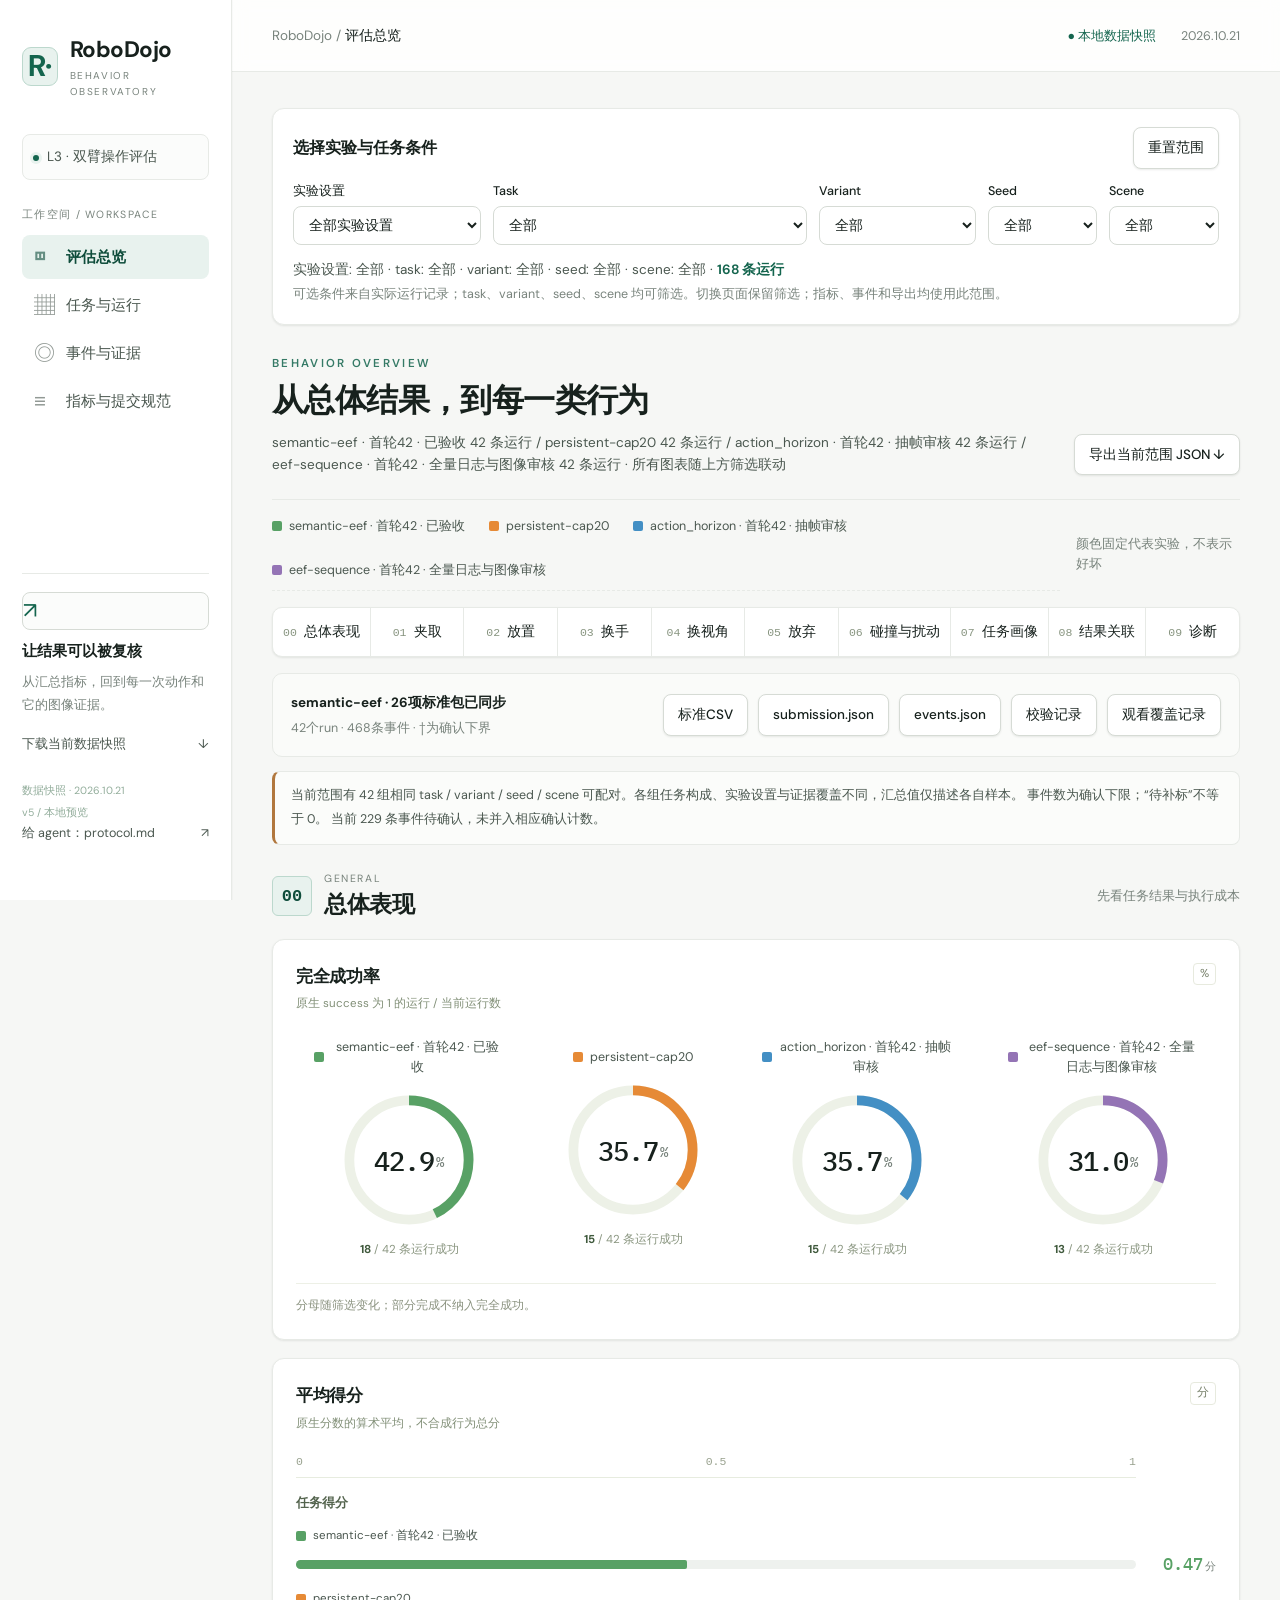
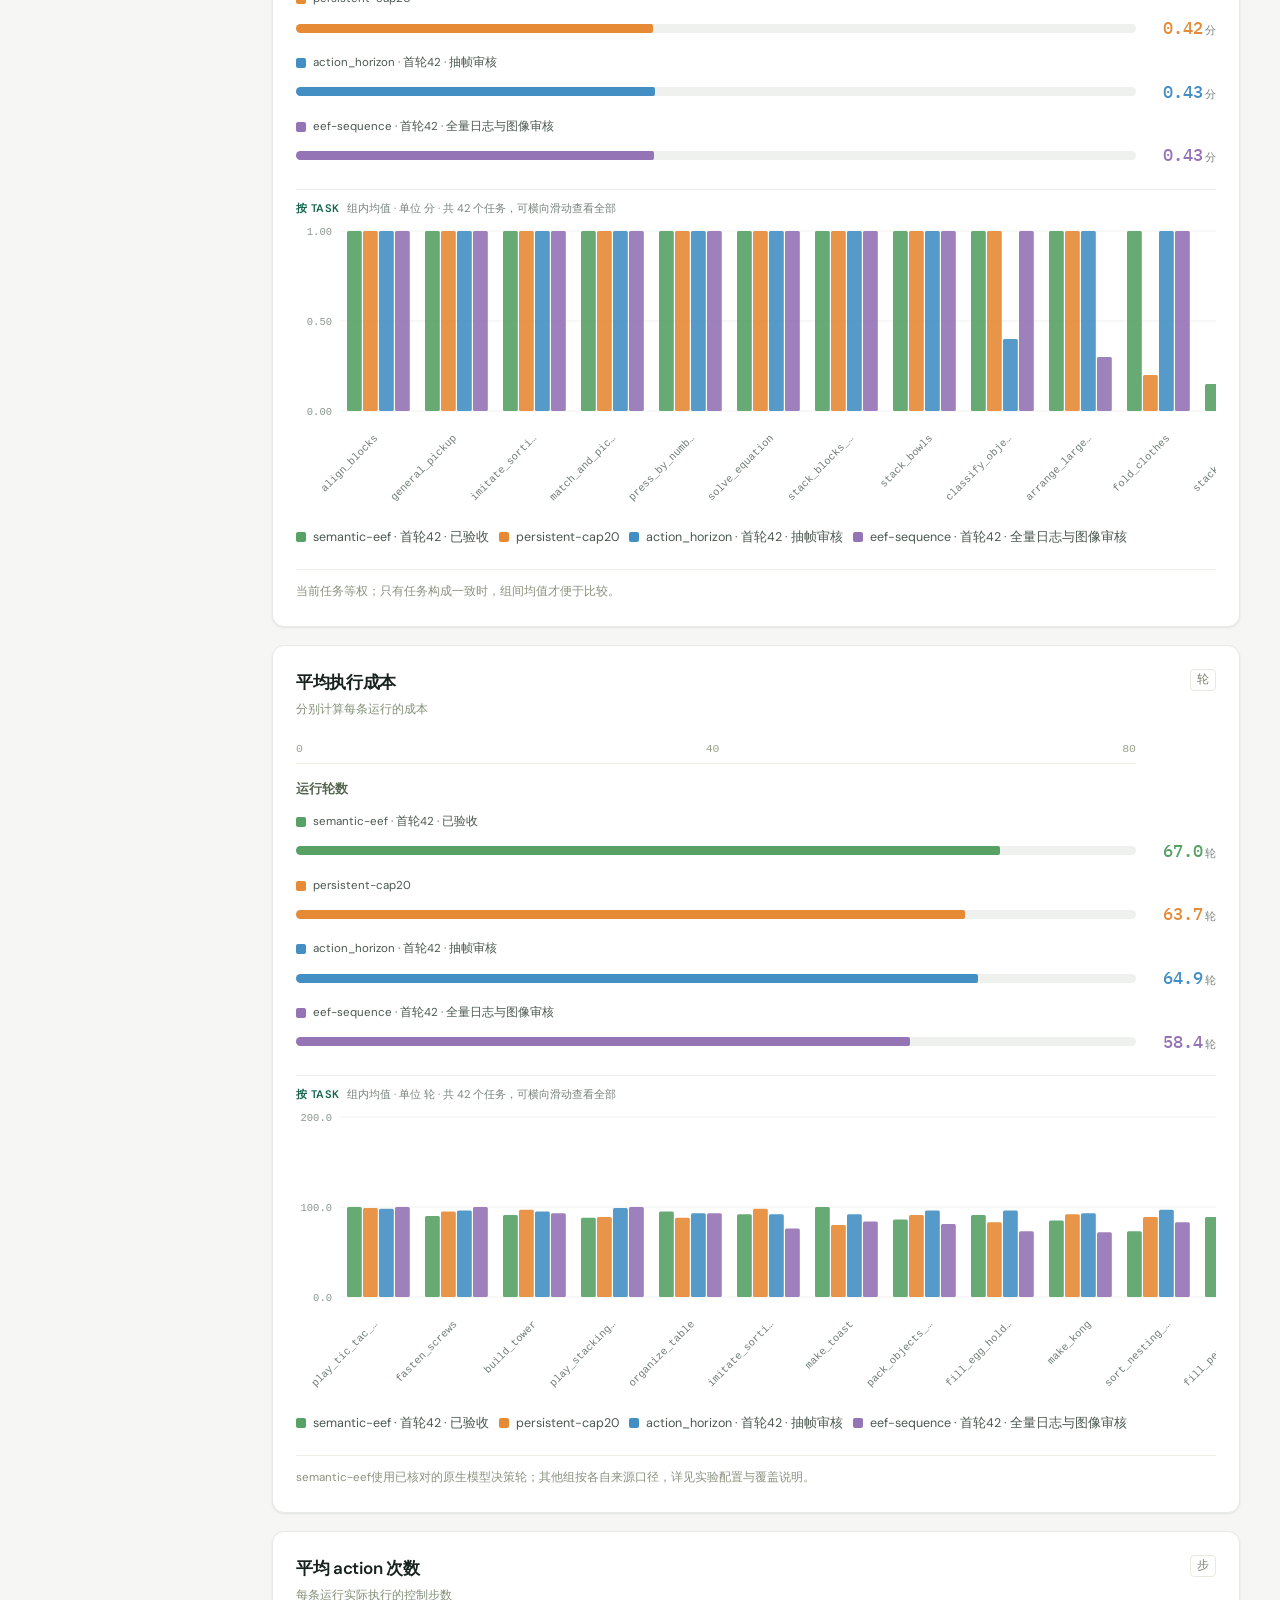
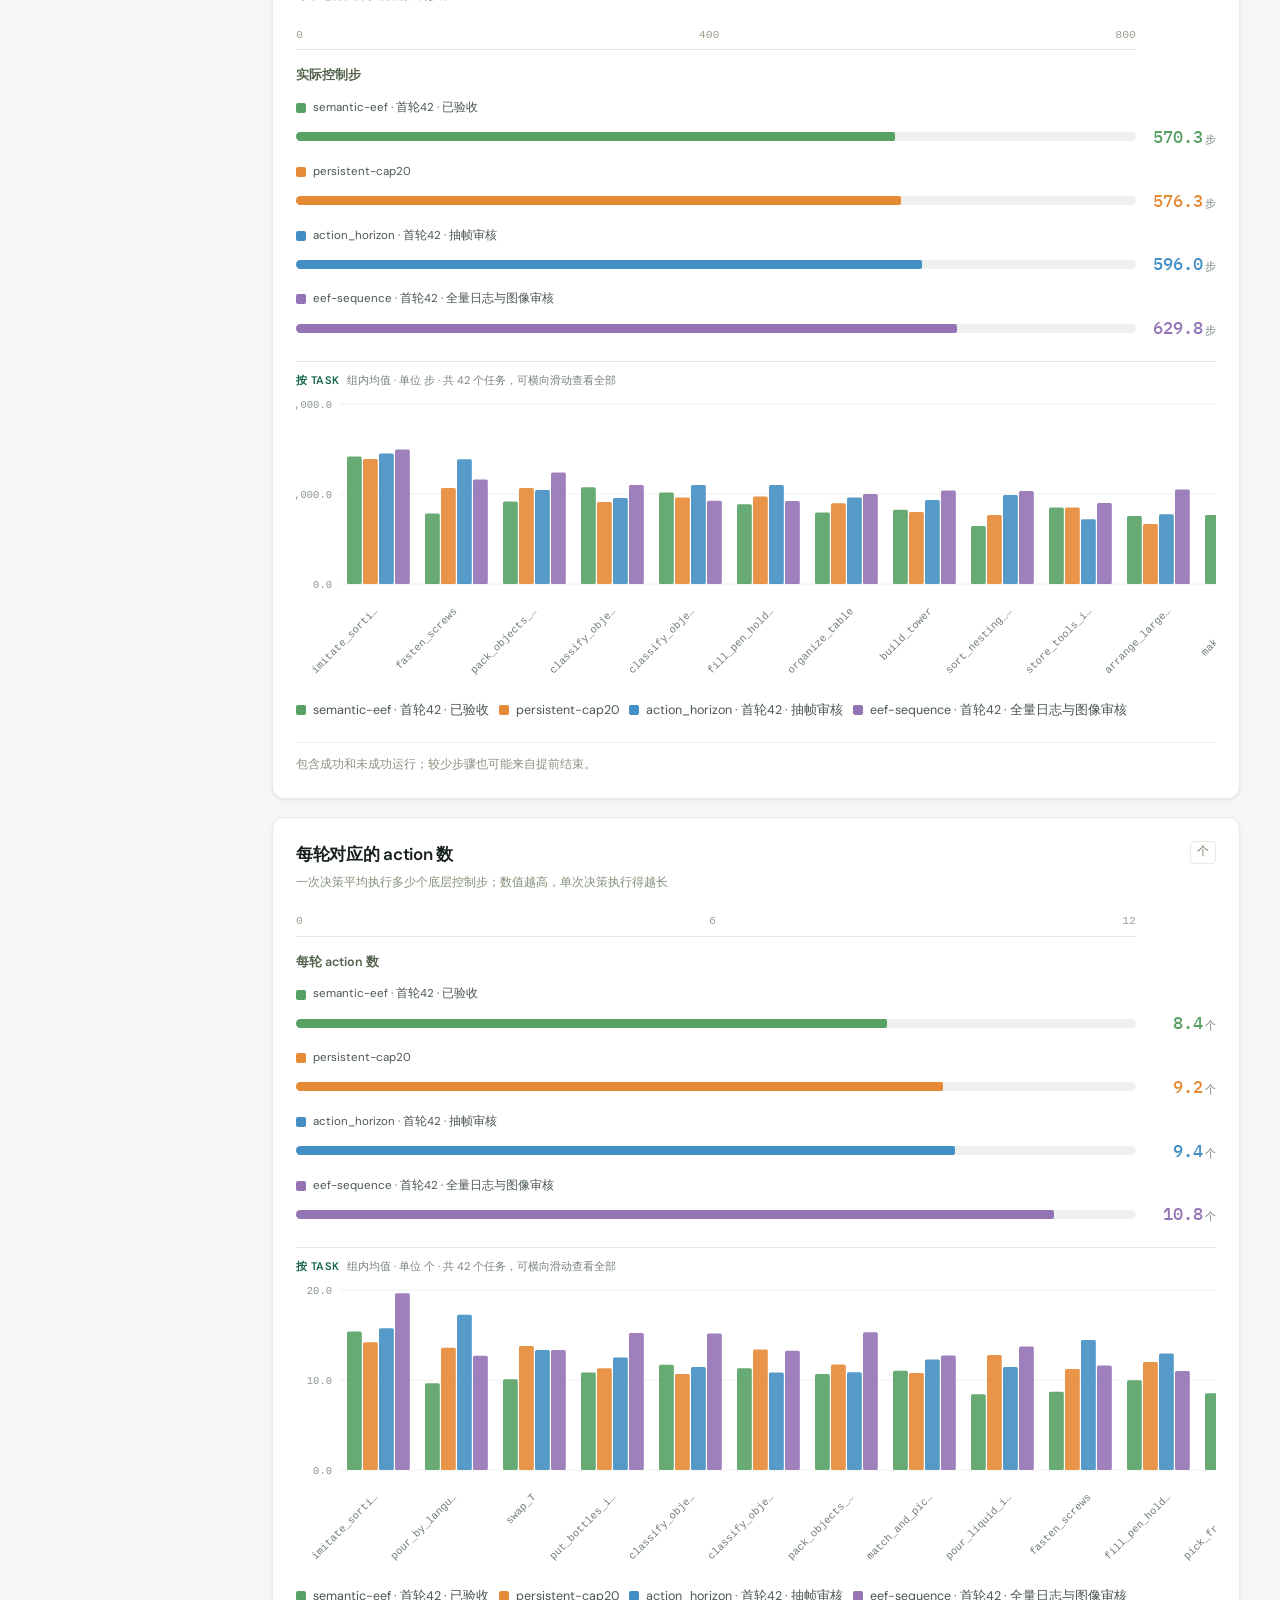
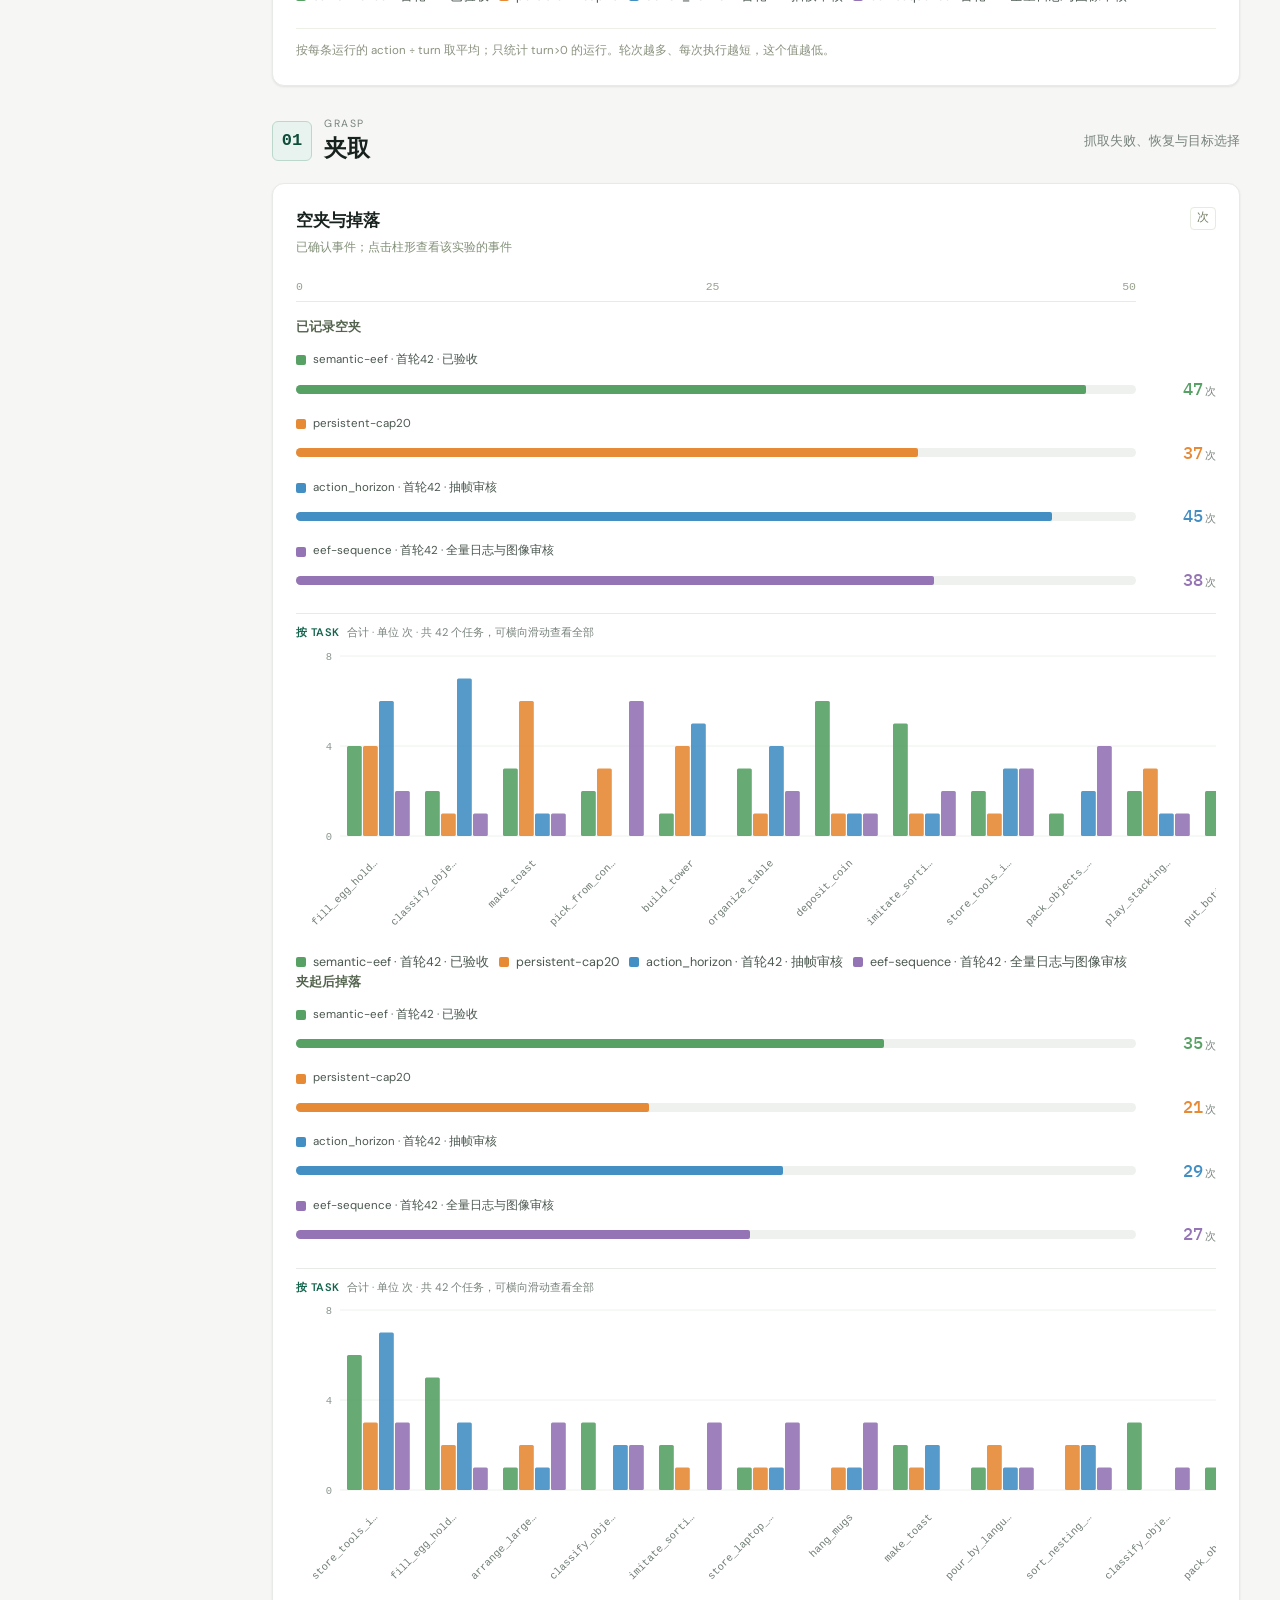
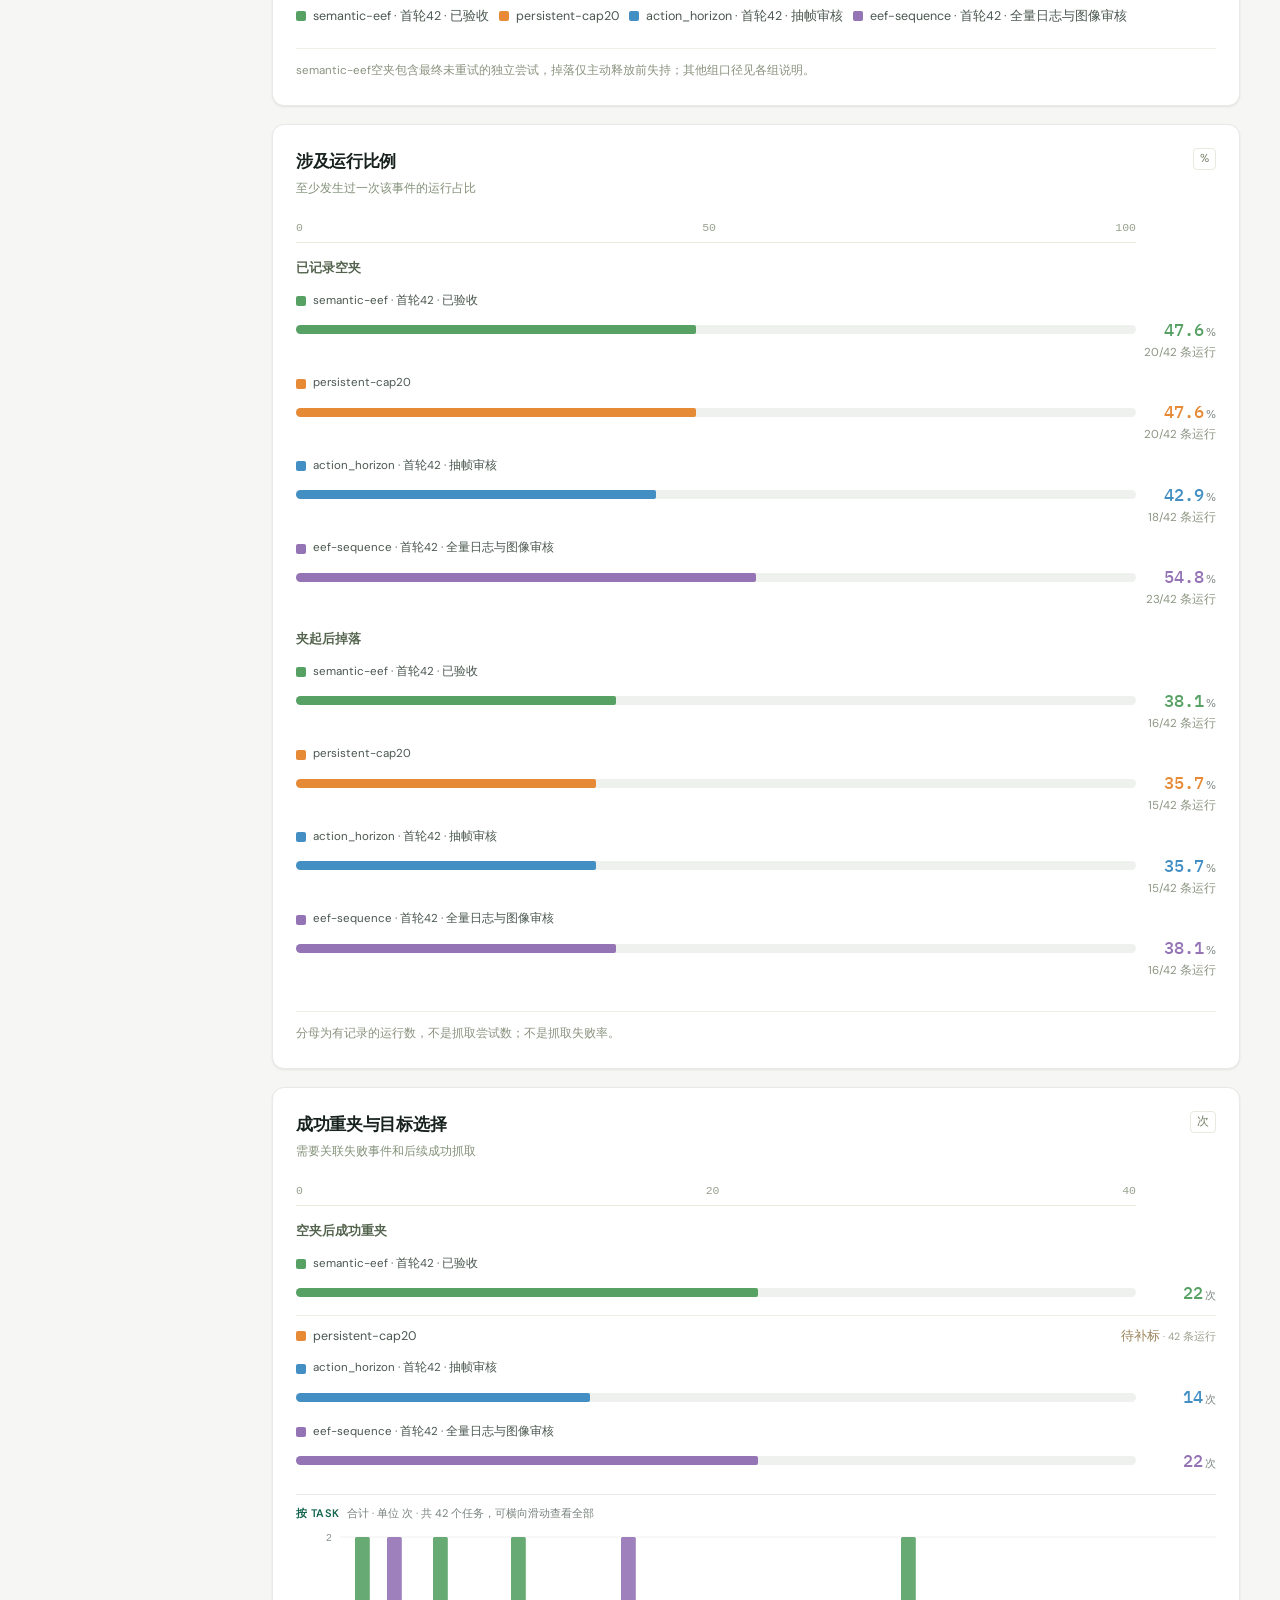
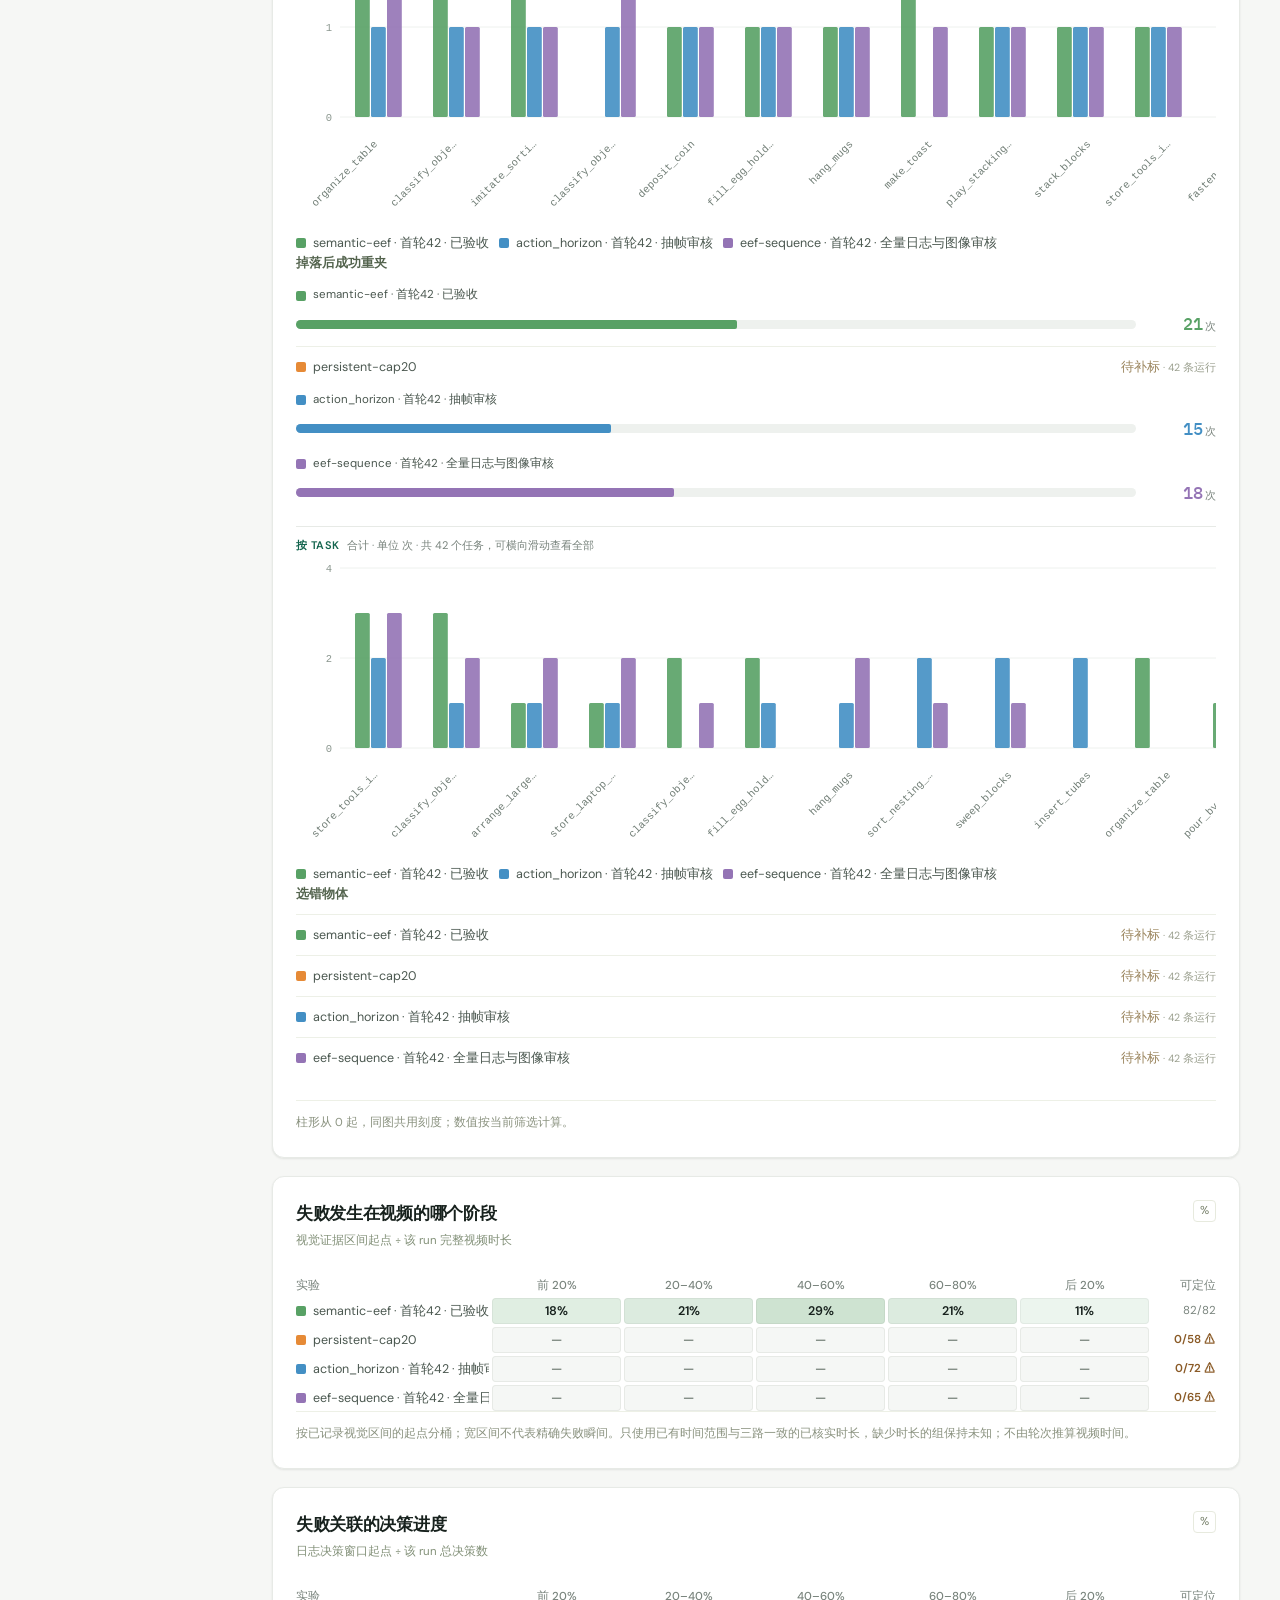
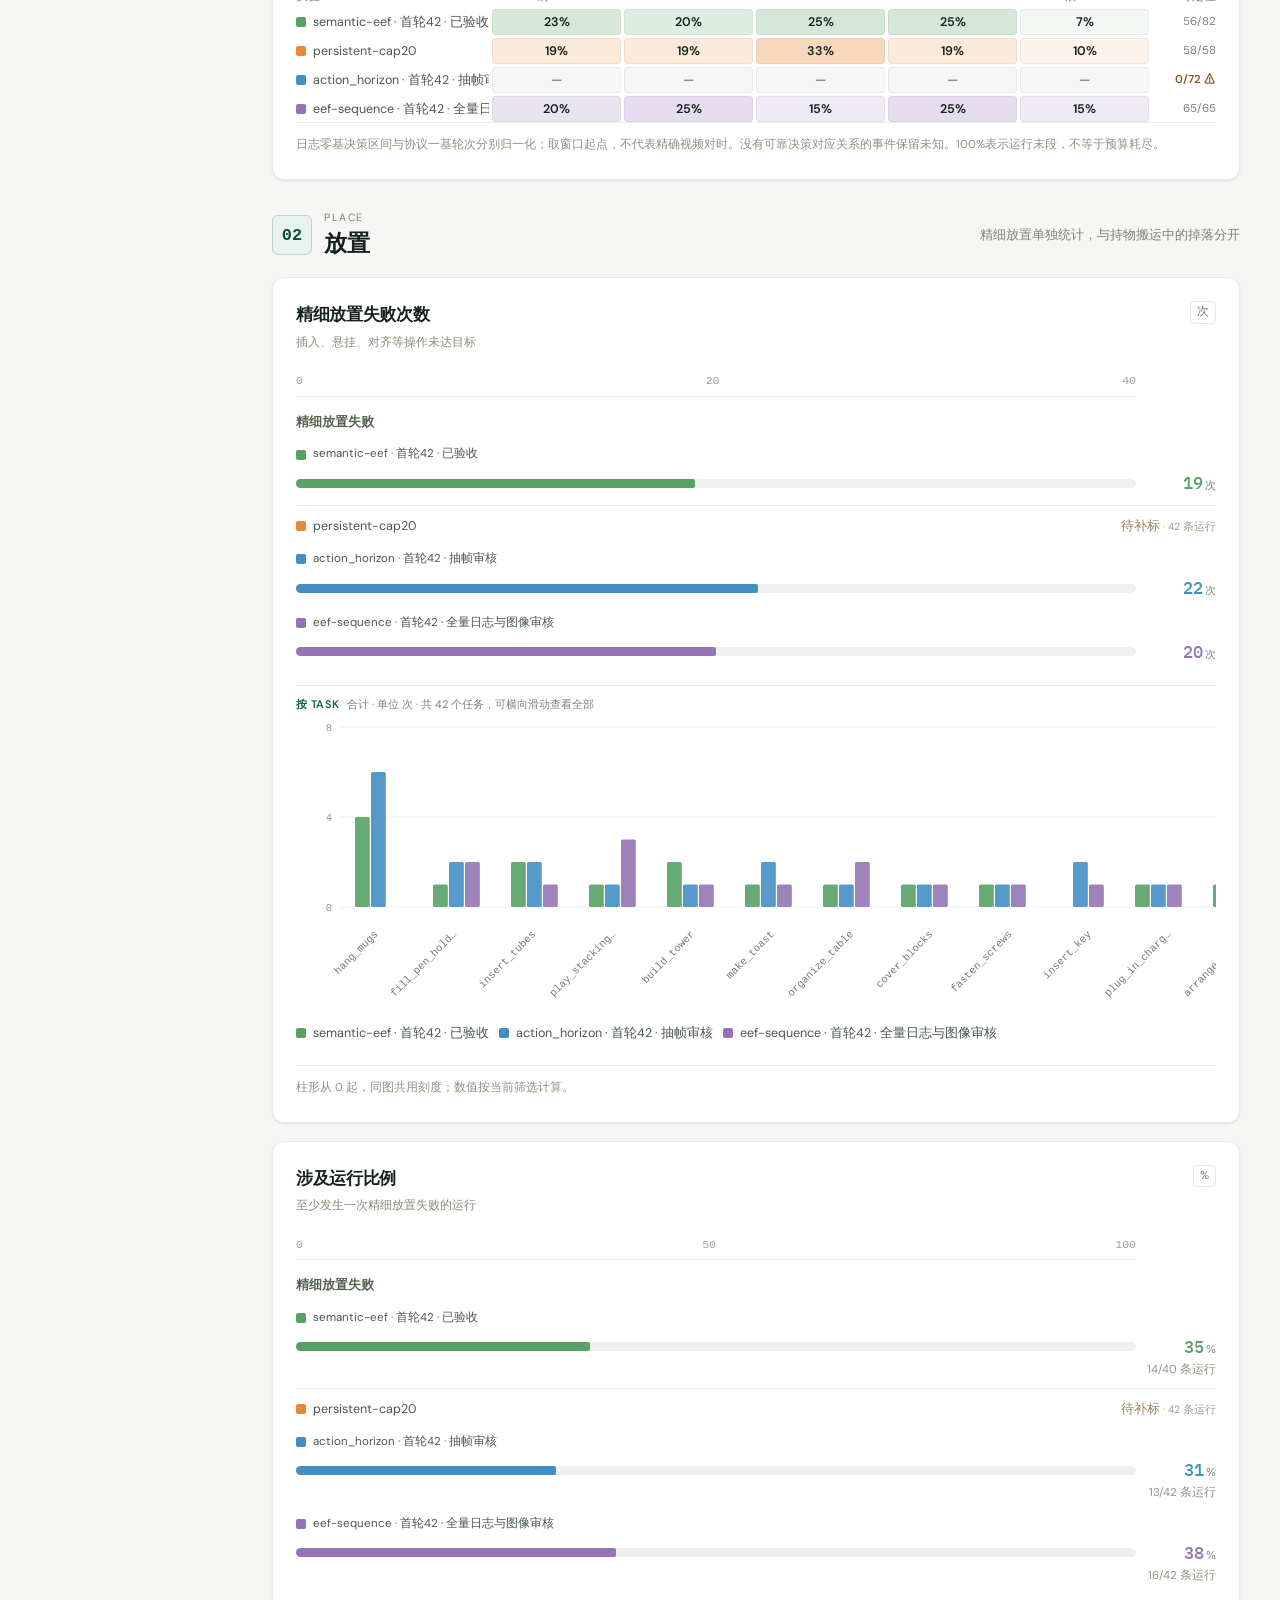
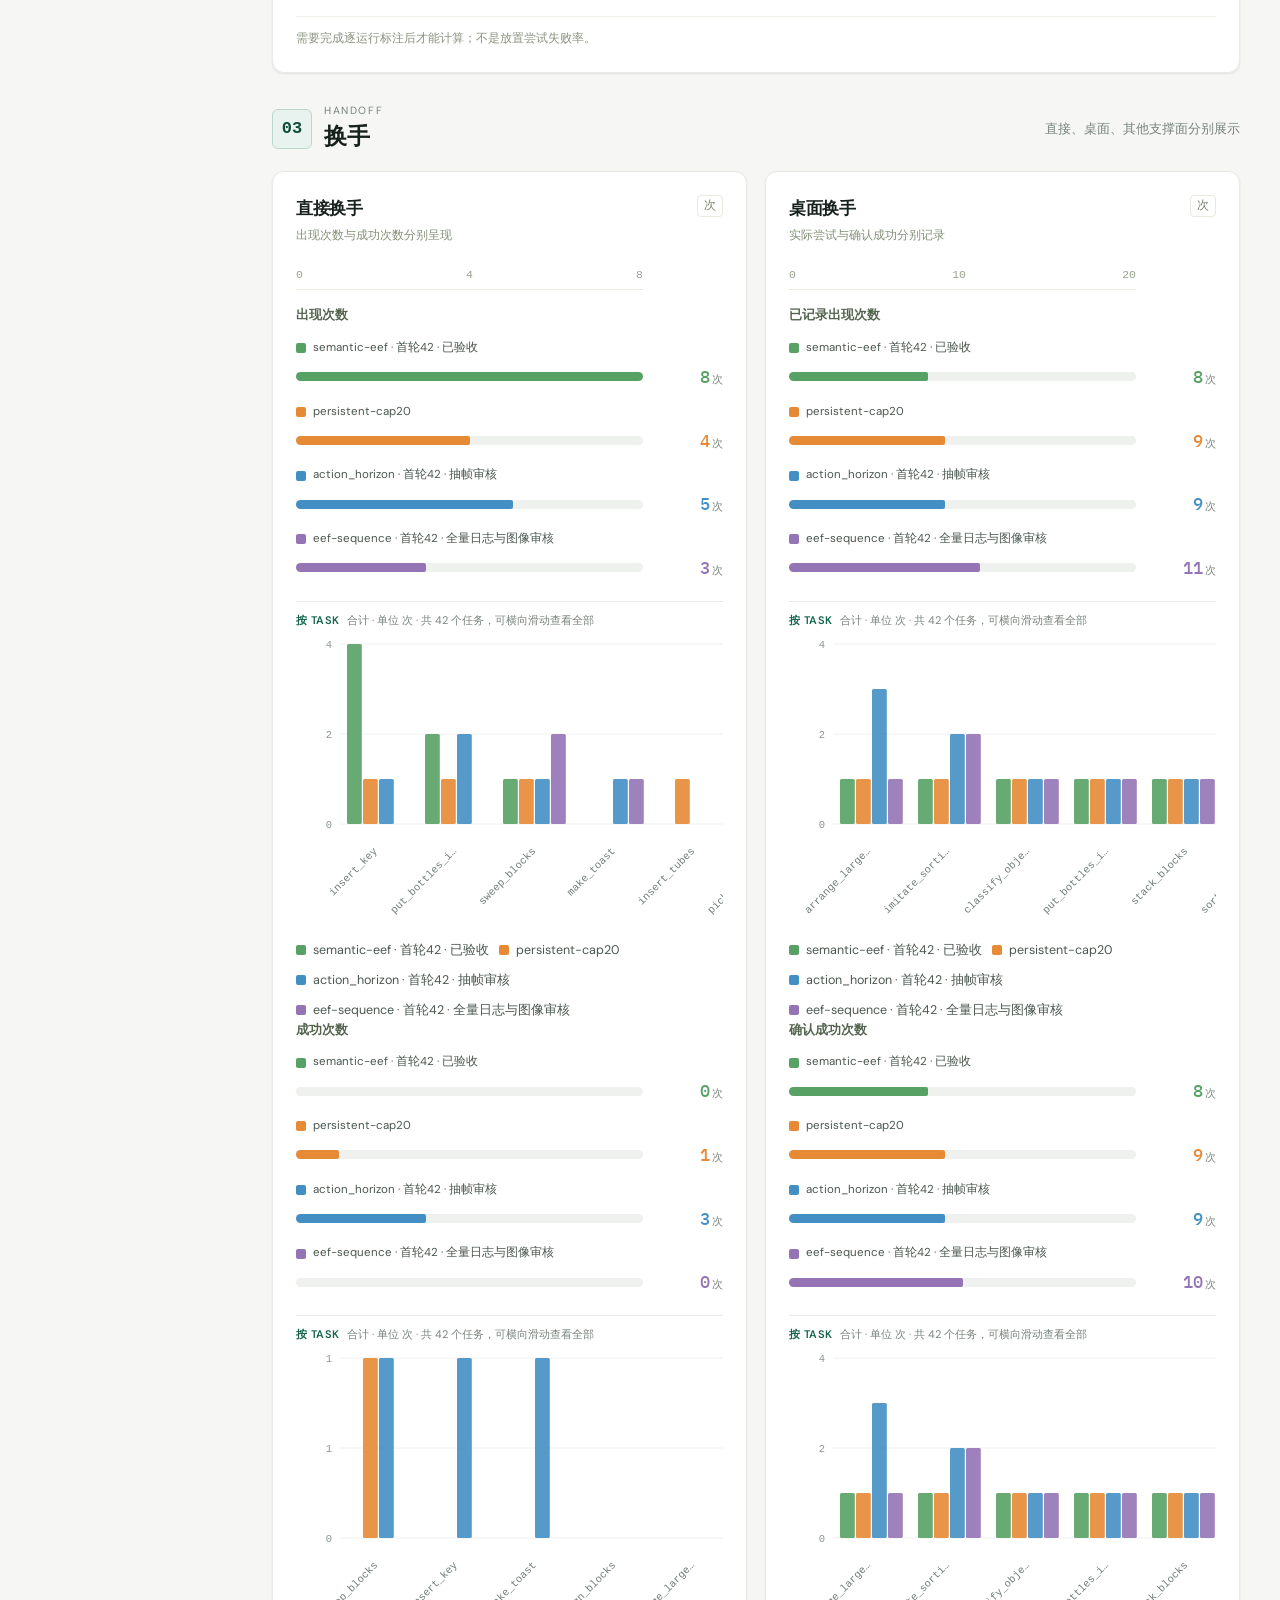
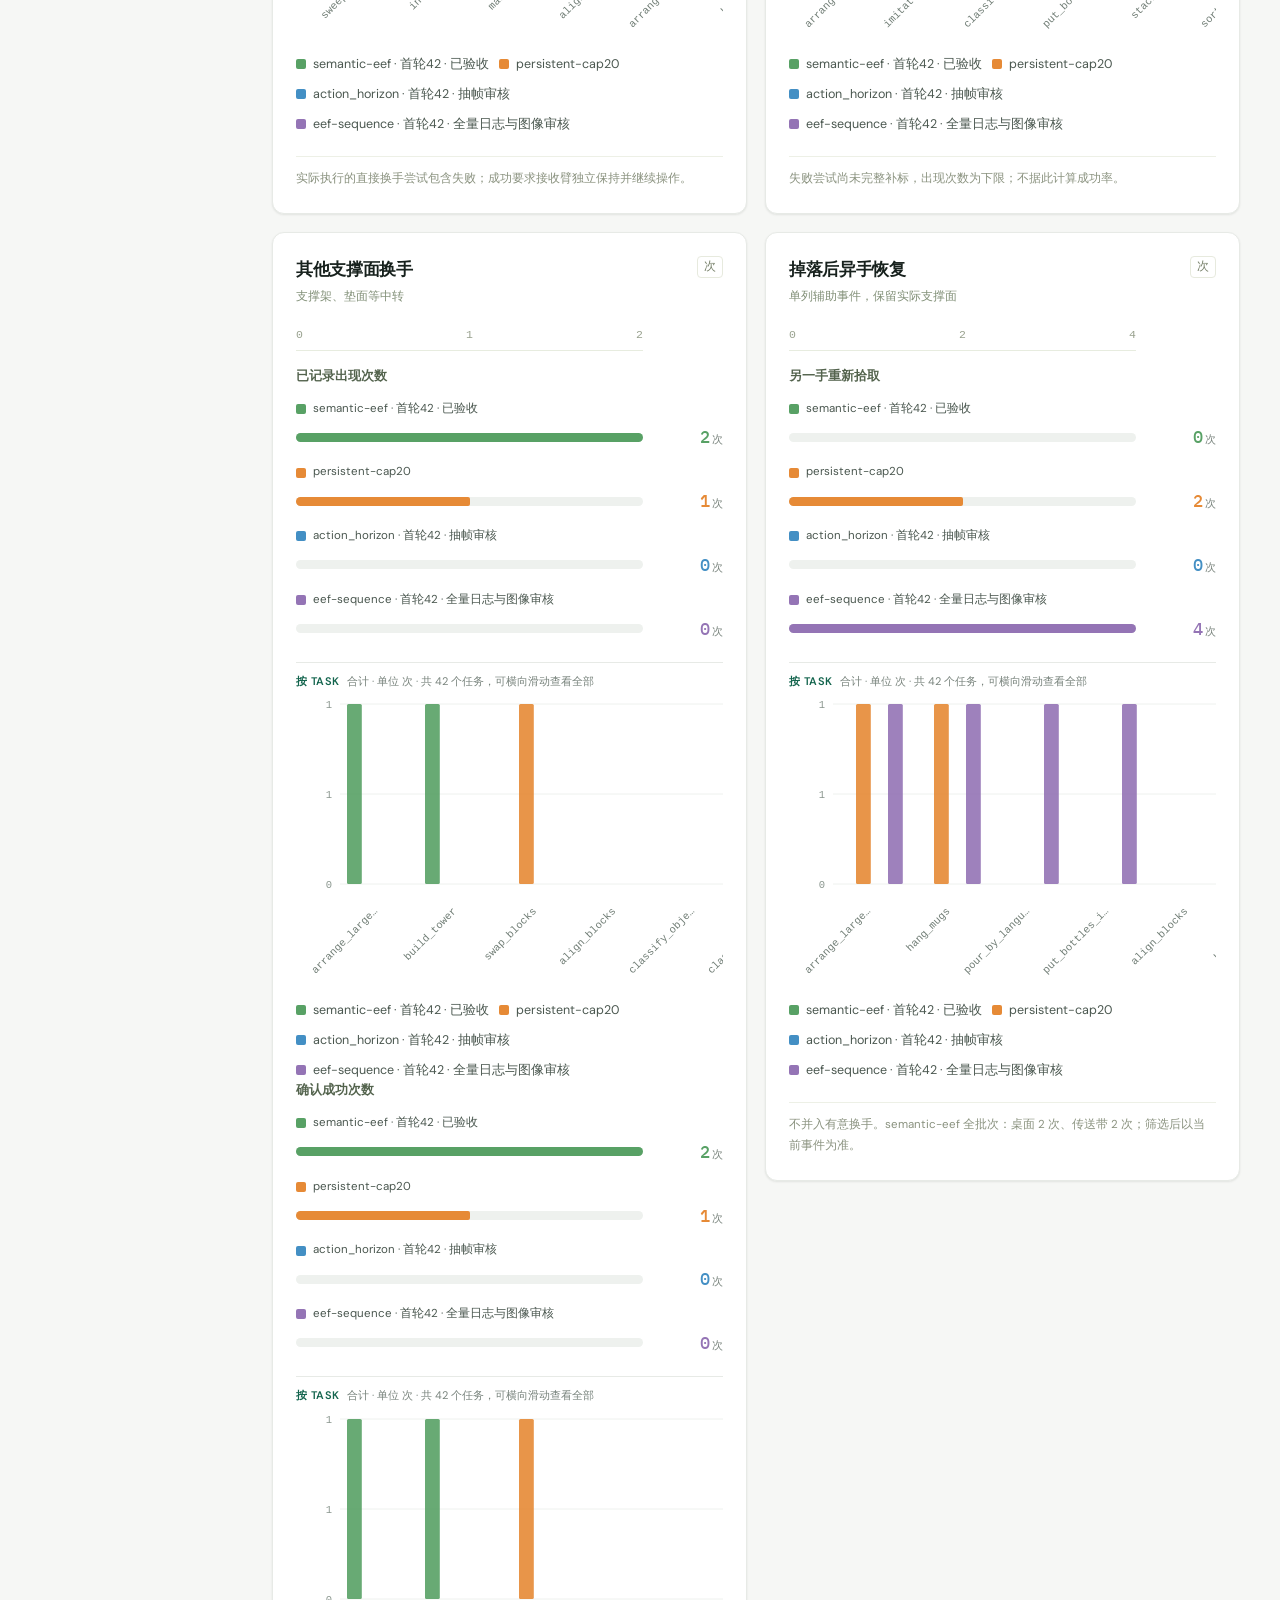
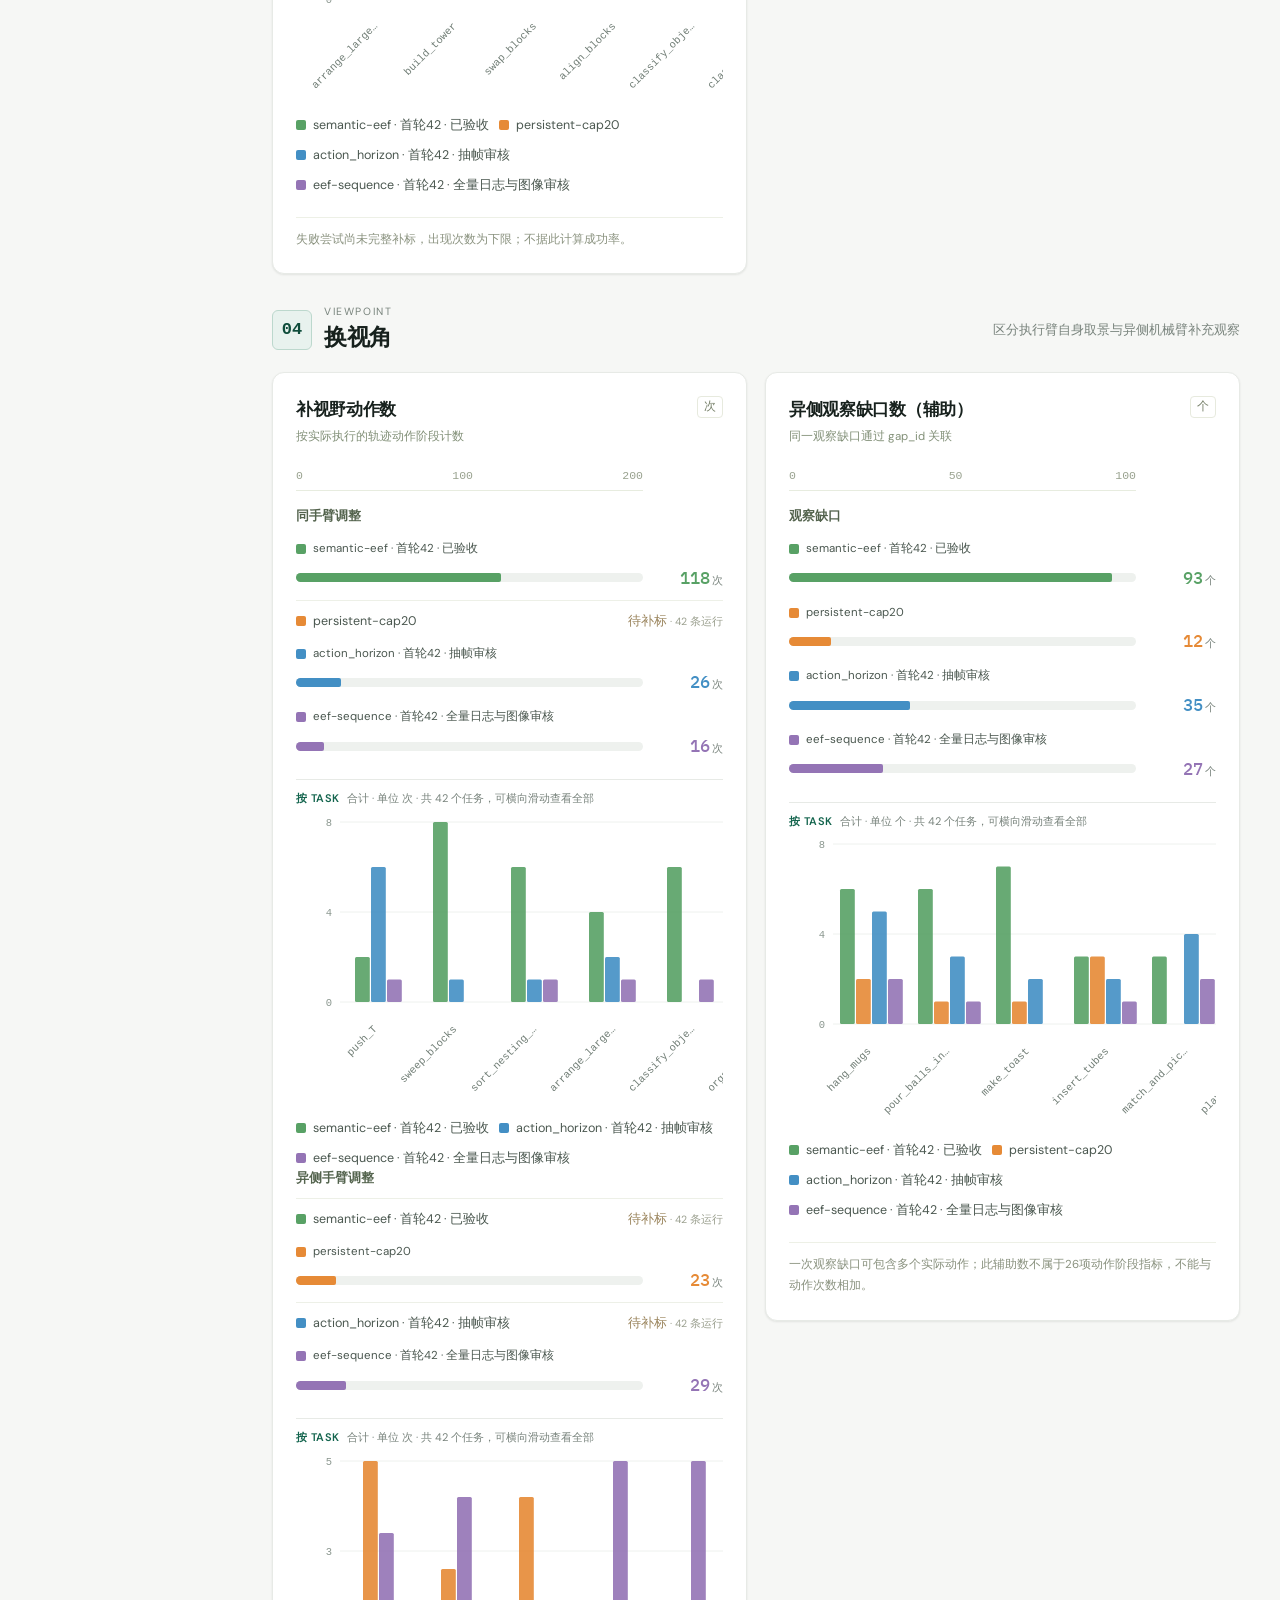
==== commit e816f9a2: "fix: remove repeated log and image audit banner" ====
--- a/index.html
+++ b/index.html
@@ -1,5 +1,5 @@
 <!doctype html>
-<html lang="zh-CN"><head><meta charset="utf-8"><meta name="viewport" content="width=device-width,initial-scale=1"><meta name="description" content="RoboDojo 双臂机器人行为评估：两组42任务的结果、空夹、掉落、换手与补视野证据。"><meta name="theme-color" content="#15382d"><link rel="icon" href="data:image/svg+xml,%3Csvg xmlns=%27http://www.w3.org/2000/svg%27 viewBox=%270 0 32 32%27%3E%3Crect width=%2732%27 height=%2732%27 rx=%278%27 fill=%27%2315382d%27/%3E%3Ctext x=%2716%27 y=%2722%27 font-family=%27Helvetica,Arial%27 font-size=%2718%27 font-weight=%27bold%27 fill=%27%23d4b382%27 text-anchor=%27middle%27%3ER%3C/text%3E%3C/svg%3E"><link rel="alternate" type="text/markdown" href="protocol.md"><title>RoboDojo — 行为评估看板</title><link rel="stylesheet" href="style.css?v=87c336e"><script src="data.js" defer></script><script src="charts.js?v=87c336e" defer></script><script src="app.js?v=87c336e" defer></script></head>
+<html lang="zh-CN"><head><meta charset="utf-8"><meta name="viewport" content="width=device-width,initial-scale=1"><meta name="description" content="RoboDojo 双臂机器人行为评估：两组42任务的结果、空夹、掉落、换手与补视野证据。"><meta name="theme-color" content="#15382d"><link rel="icon" href="data:image/svg+xml,%3Csvg xmlns=%27http://www.w3.org/2000/svg%27 viewBox=%270 0 32 32%27%3E%3Crect width=%2732%27 height=%2732%27 rx=%278%27 fill=%27%2315382d%27/%3E%3Ctext x=%2716%27 y=%2722%27 font-family=%27Helvetica,Arial%27 font-size=%2718%27 font-weight=%27bold%27 fill=%27%23d4b382%27 text-anchor=%27middle%27%3ER%3C/text%3E%3C/svg%3E"><link rel="alternate" type="text/markdown" href="protocol.md"><title>RoboDojo — 行为评估看板</title><link rel="stylesheet" href="style.css?v=87c336e"><script src="data.js" defer></script><script src="charts.js?v=87c336e" defer></script><script src="app.js?v=audit-notice-20261023" defer></script></head>
 <body>
 <a class="skip" href="#main">跳转到内容</a>
 <aside class="sidebar"><a href="#overview" class="brand"><span class="brand-icon">R<span>·</span></span><span>RoboDojo<small>BEHAVIOR OBSERVATORY</small></span></a><div class="workspace"><span class="status-dot"></span>L3 · 双臂操作评估</div><p class="nav-label">工作空间 / WORKSPACE</p><nav aria-label="主导航"><a href="#overview" data-page="overview"><span>◫</span>评估总览</a><a href="#cases" data-page="cases"><span>▦</span>任务与运行</a><a href="#events" data-page="events"><span>◎</span>事件与证据</a><a href="#protocol" data-page="protocol"><span>≡</span>指标与提交规范</a></nav><div class="sidebar-bottom"><div class="dataset-icon">↗</div><b>让结果可以被复核</b><p>从汇总指标，回到每一次动作和它的图像证据。</p><a href="audit-data.json" download>下载当前数据快照 <span>↓</span></a><small>数据快照 · 2026.10.21<br>v5 / 本地预览</small><a href="protocol.md">给 agent：protocol.md <span>↗</span></a></div></aside>
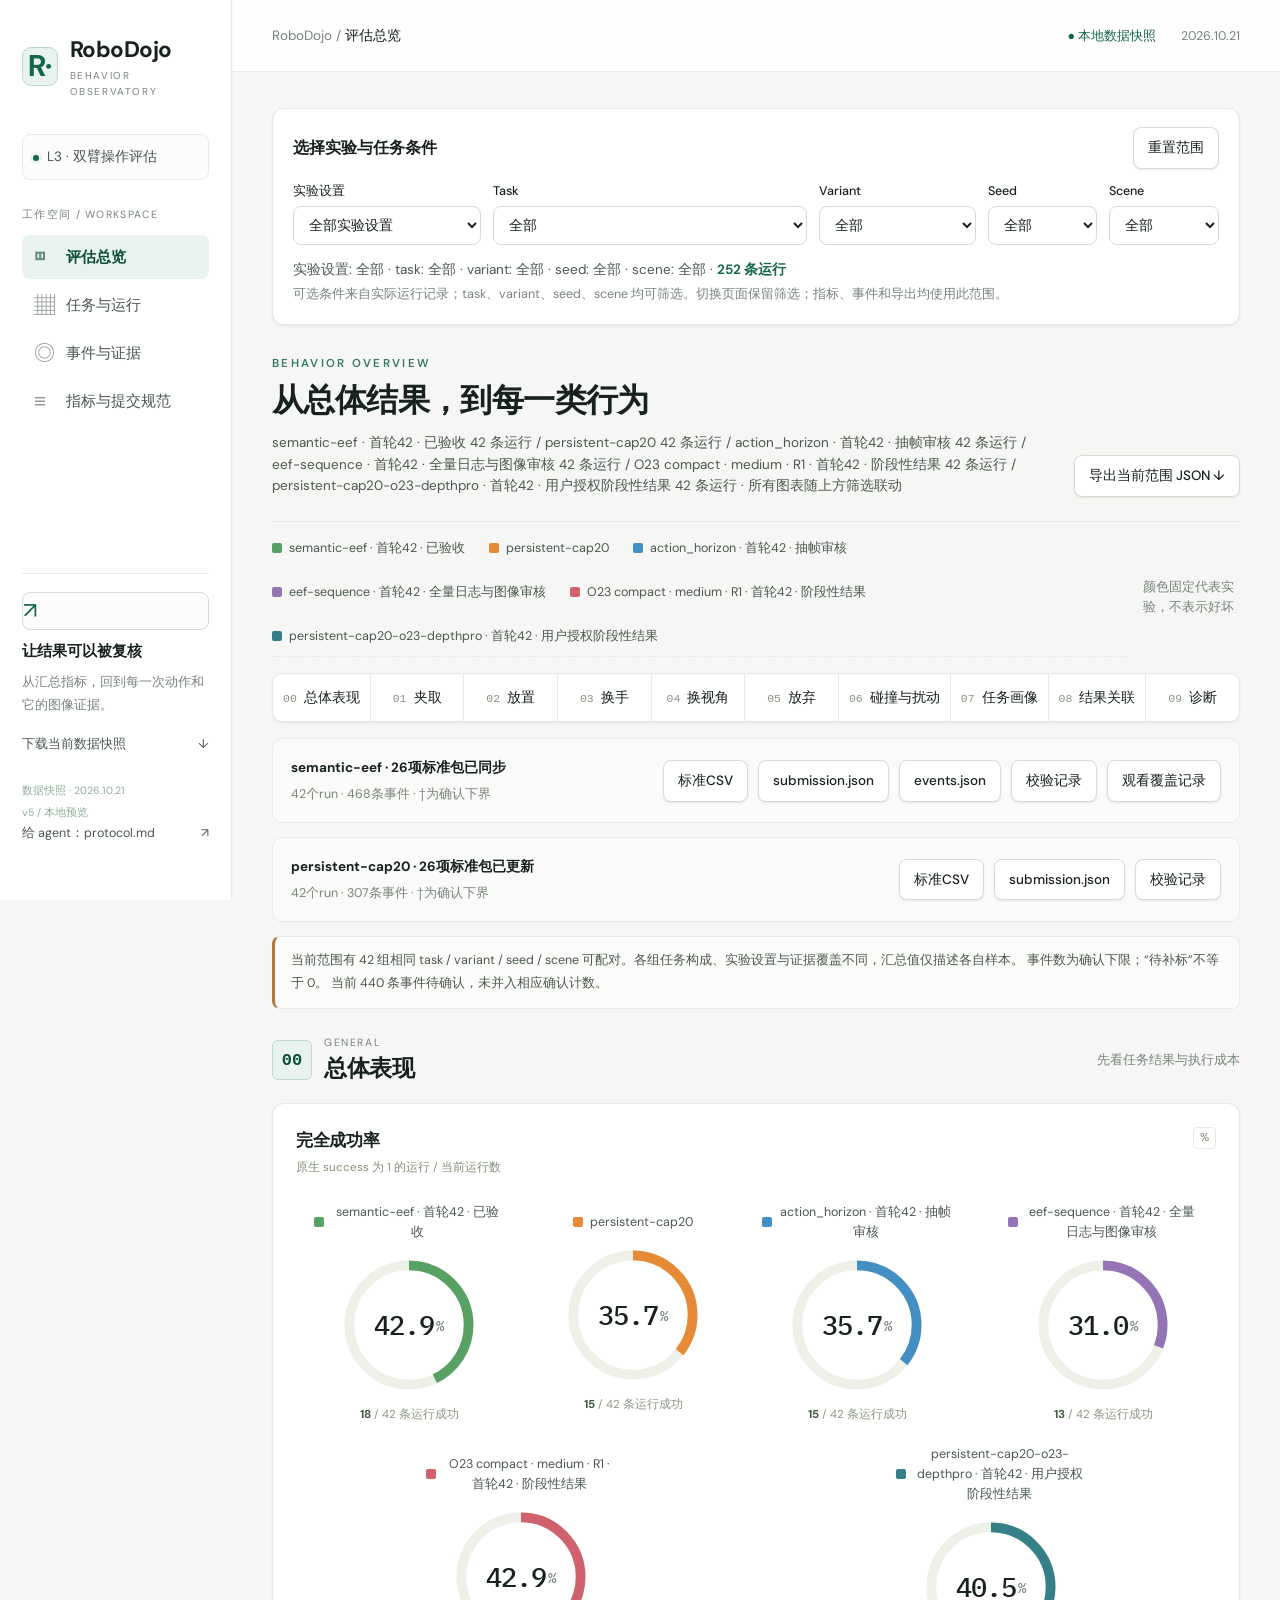
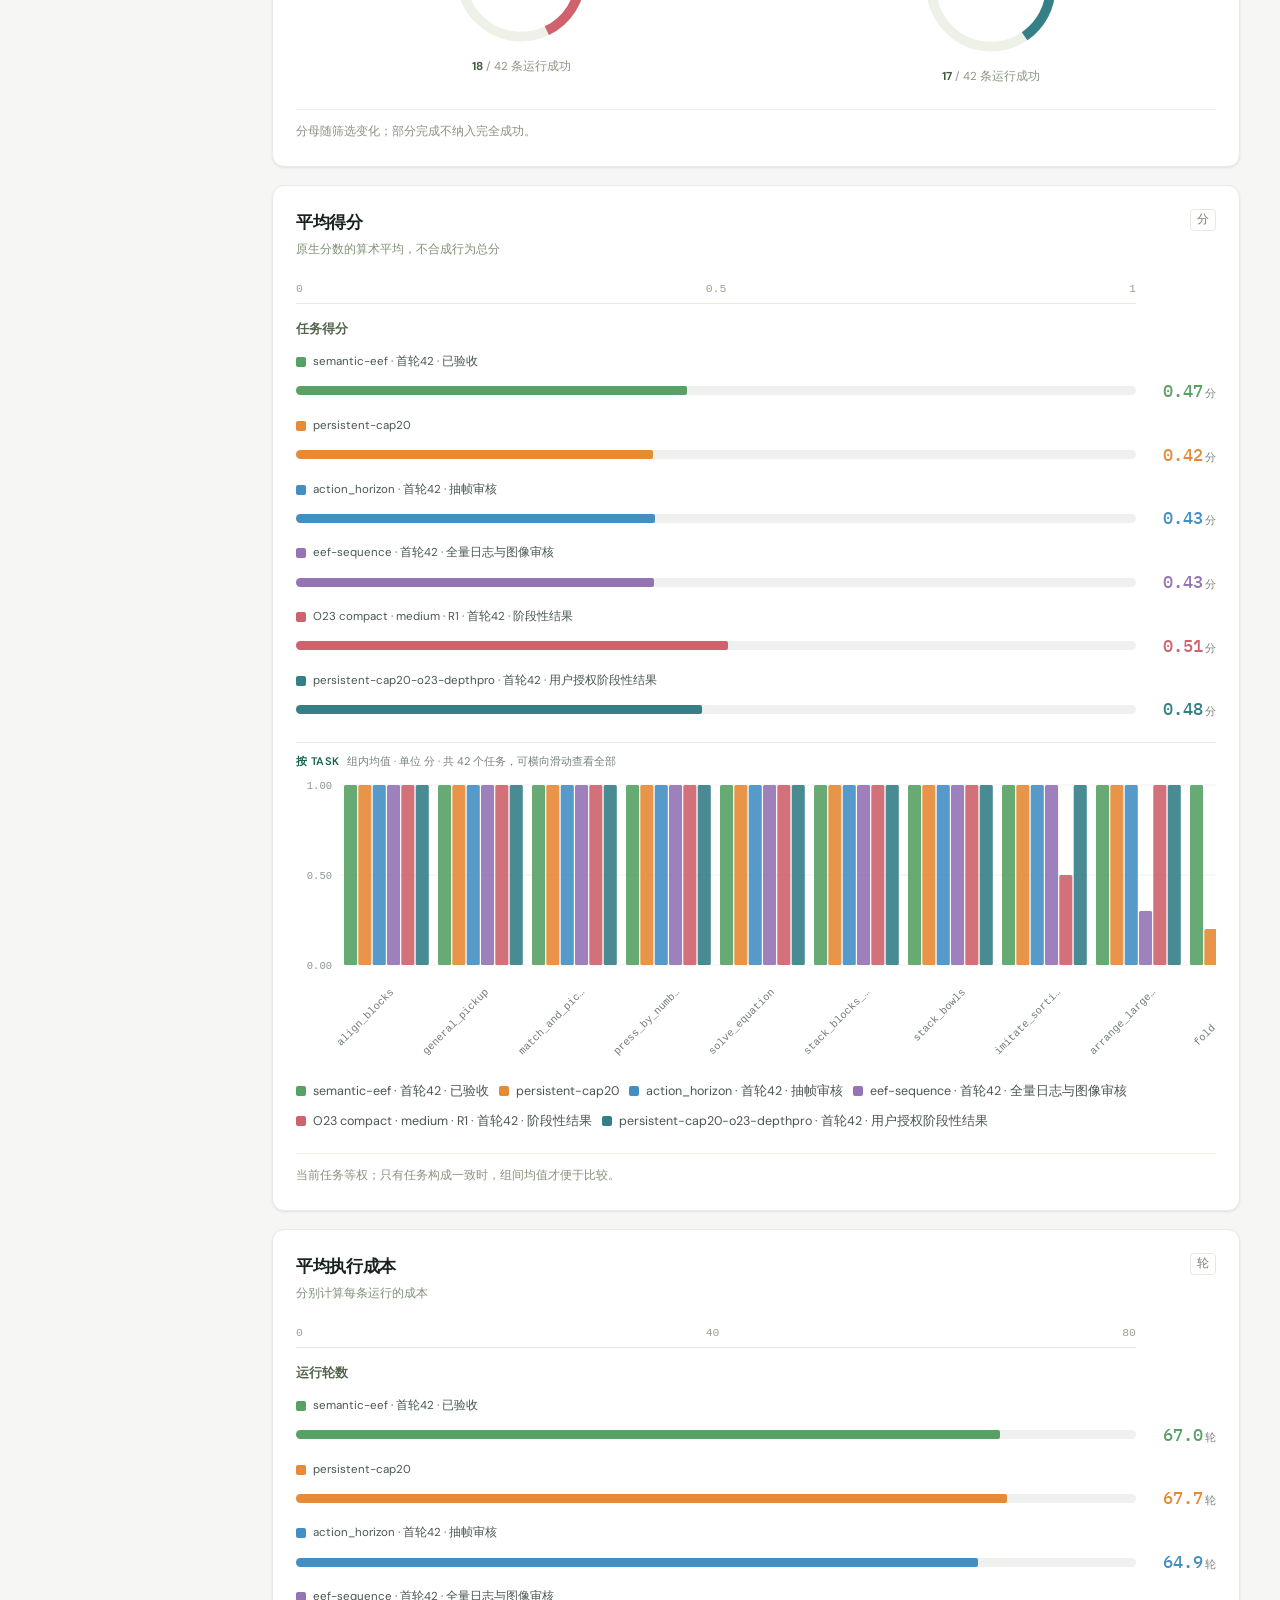
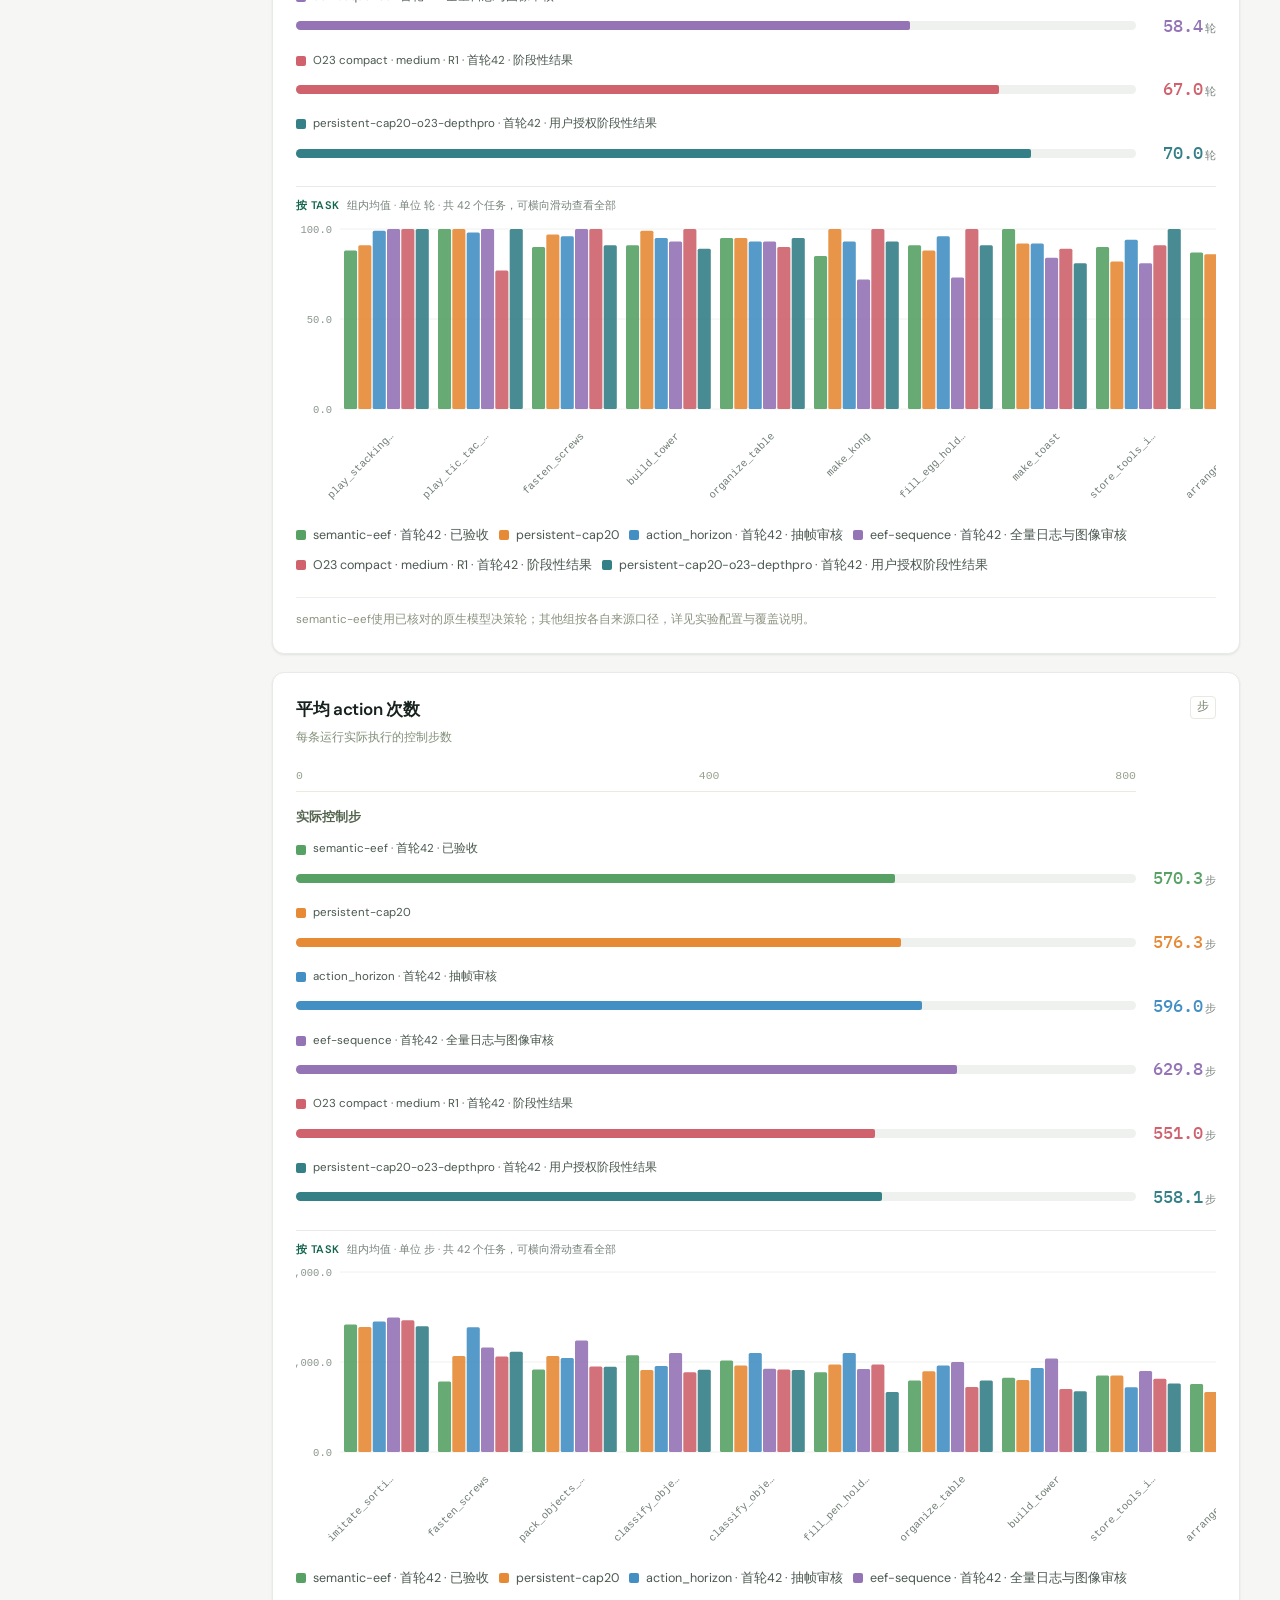
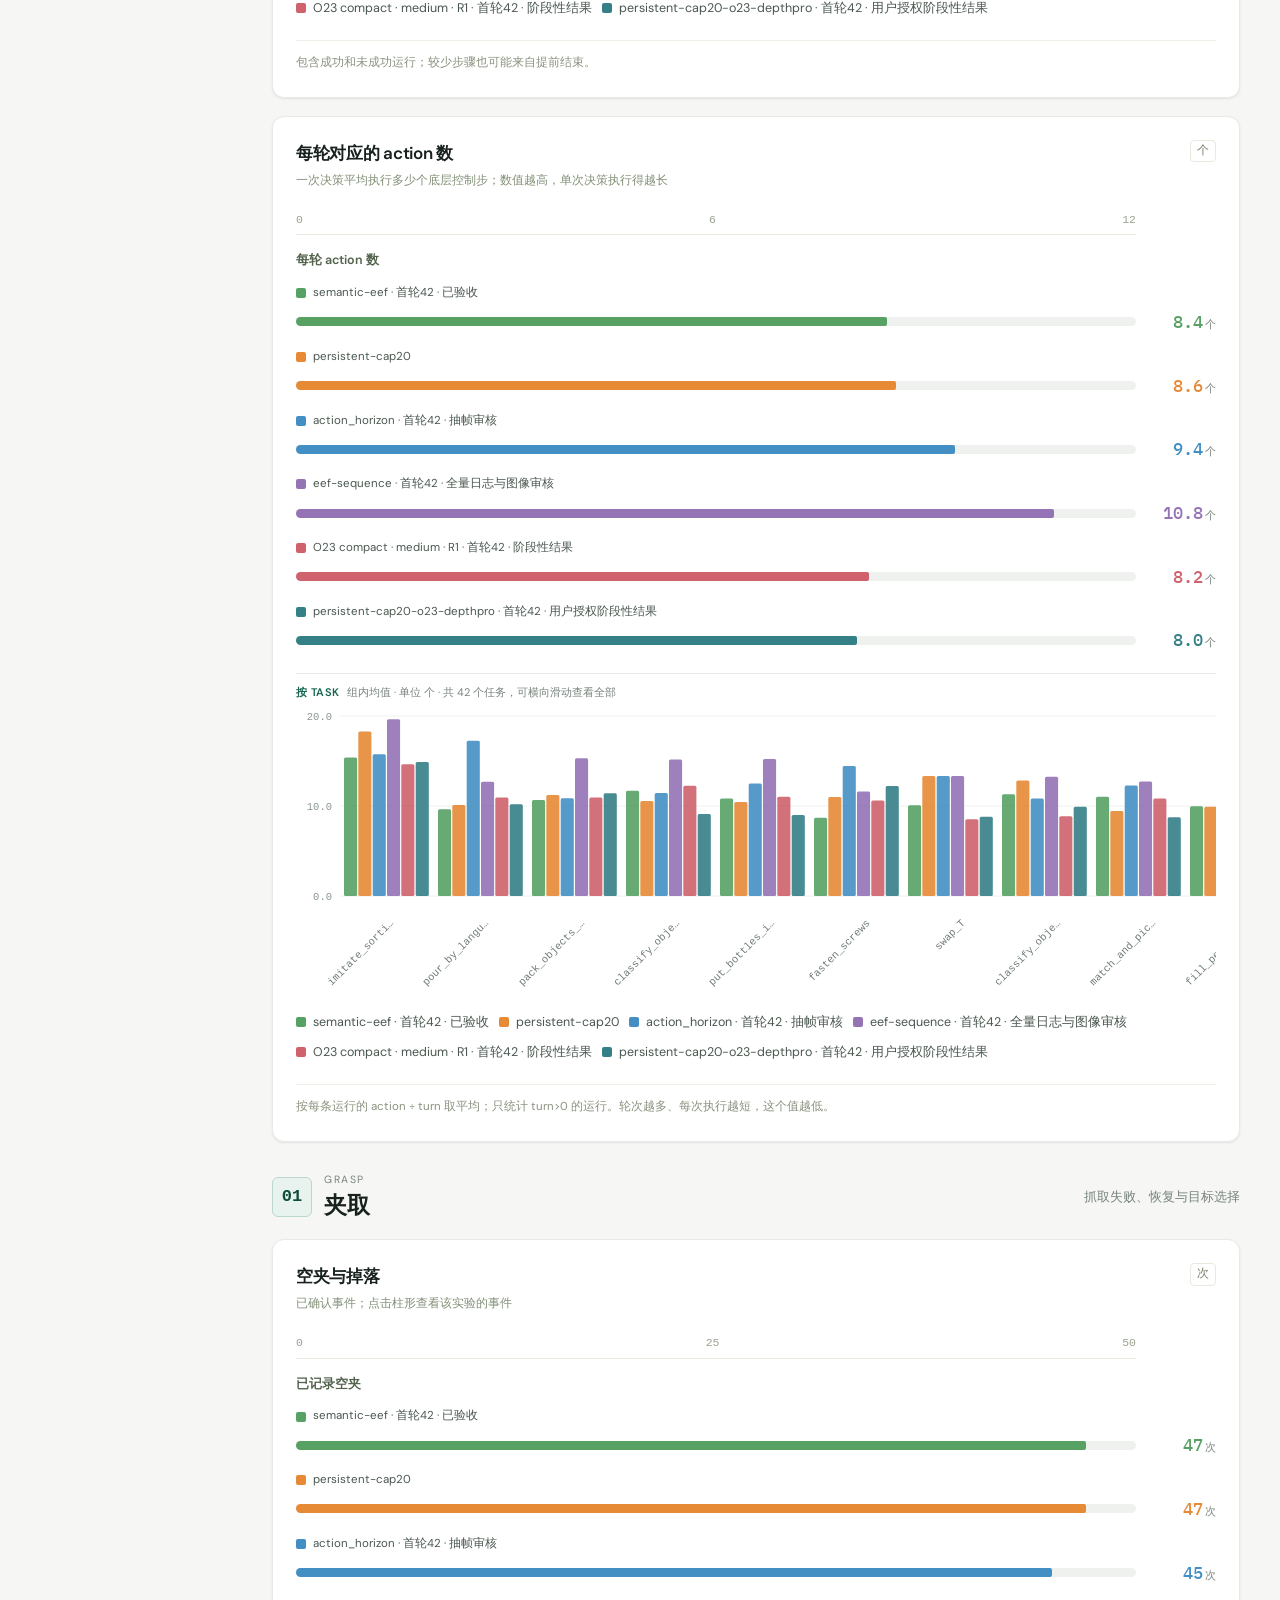
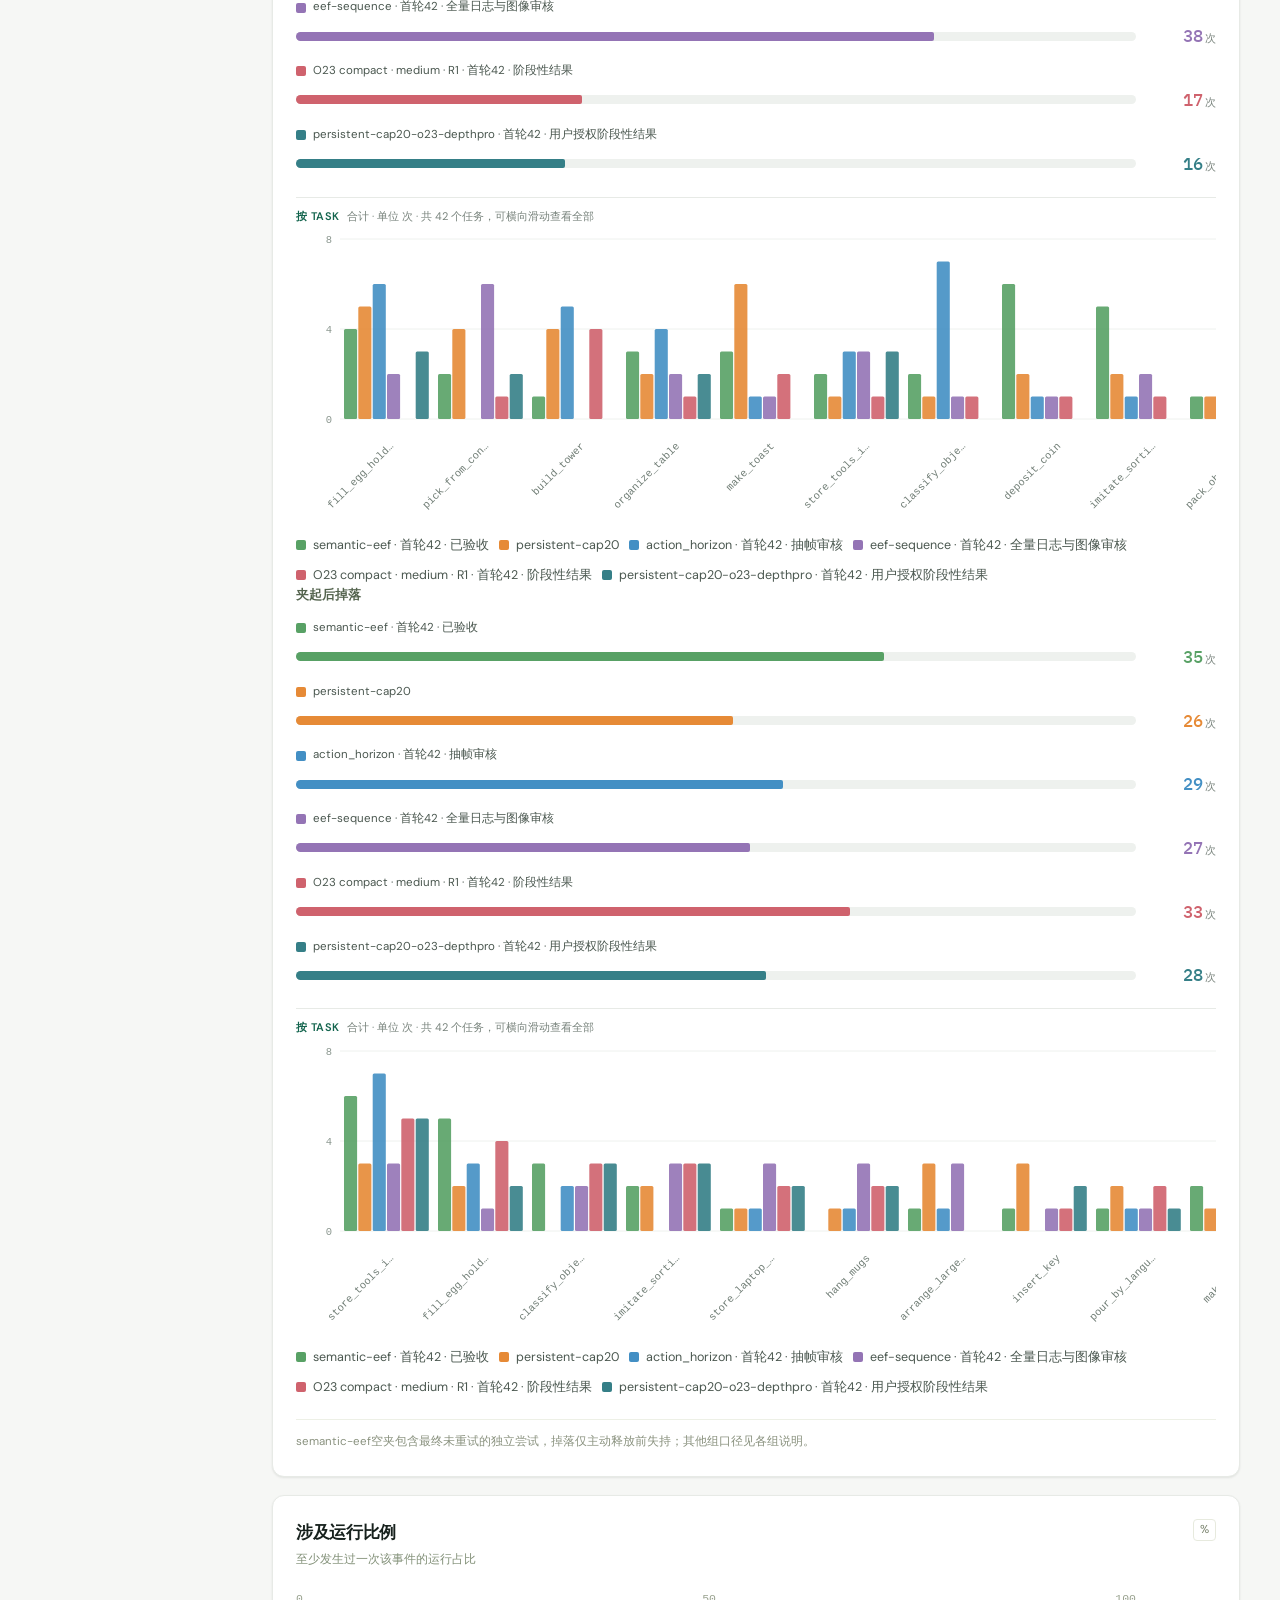
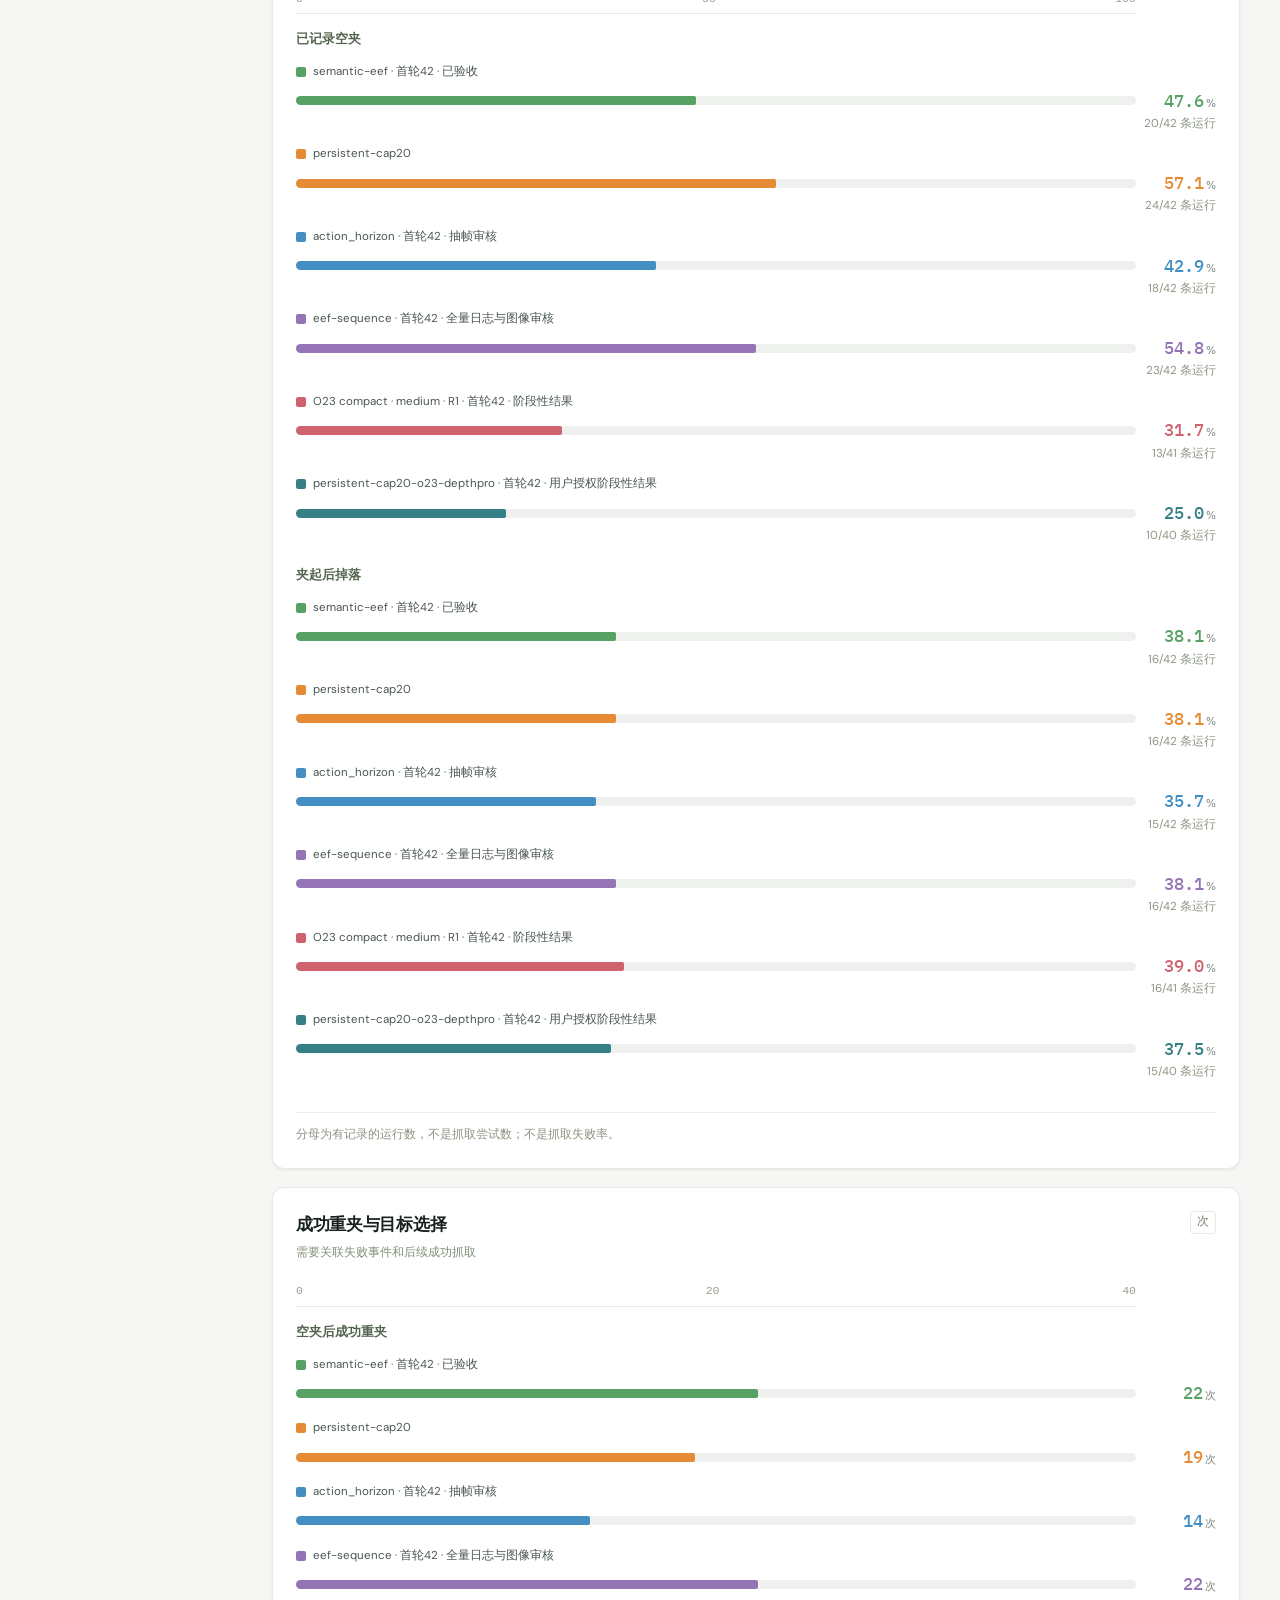
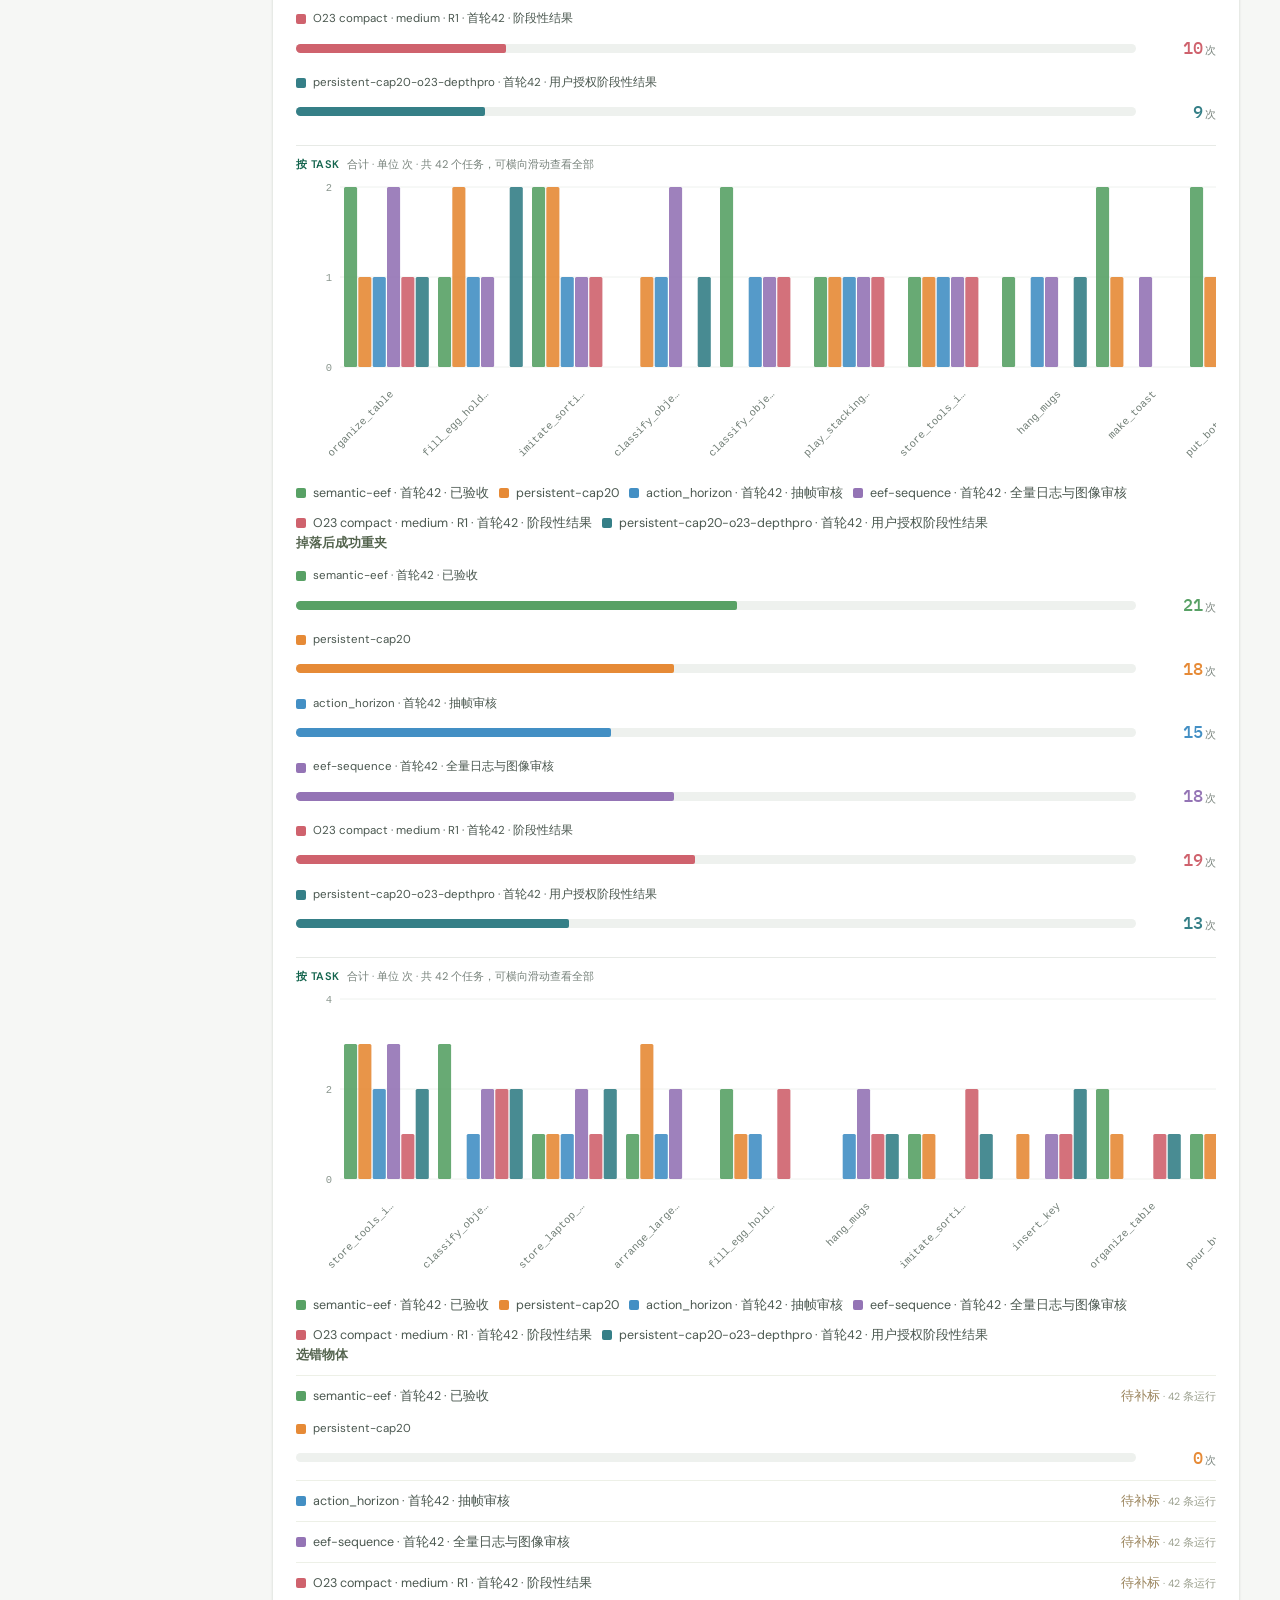
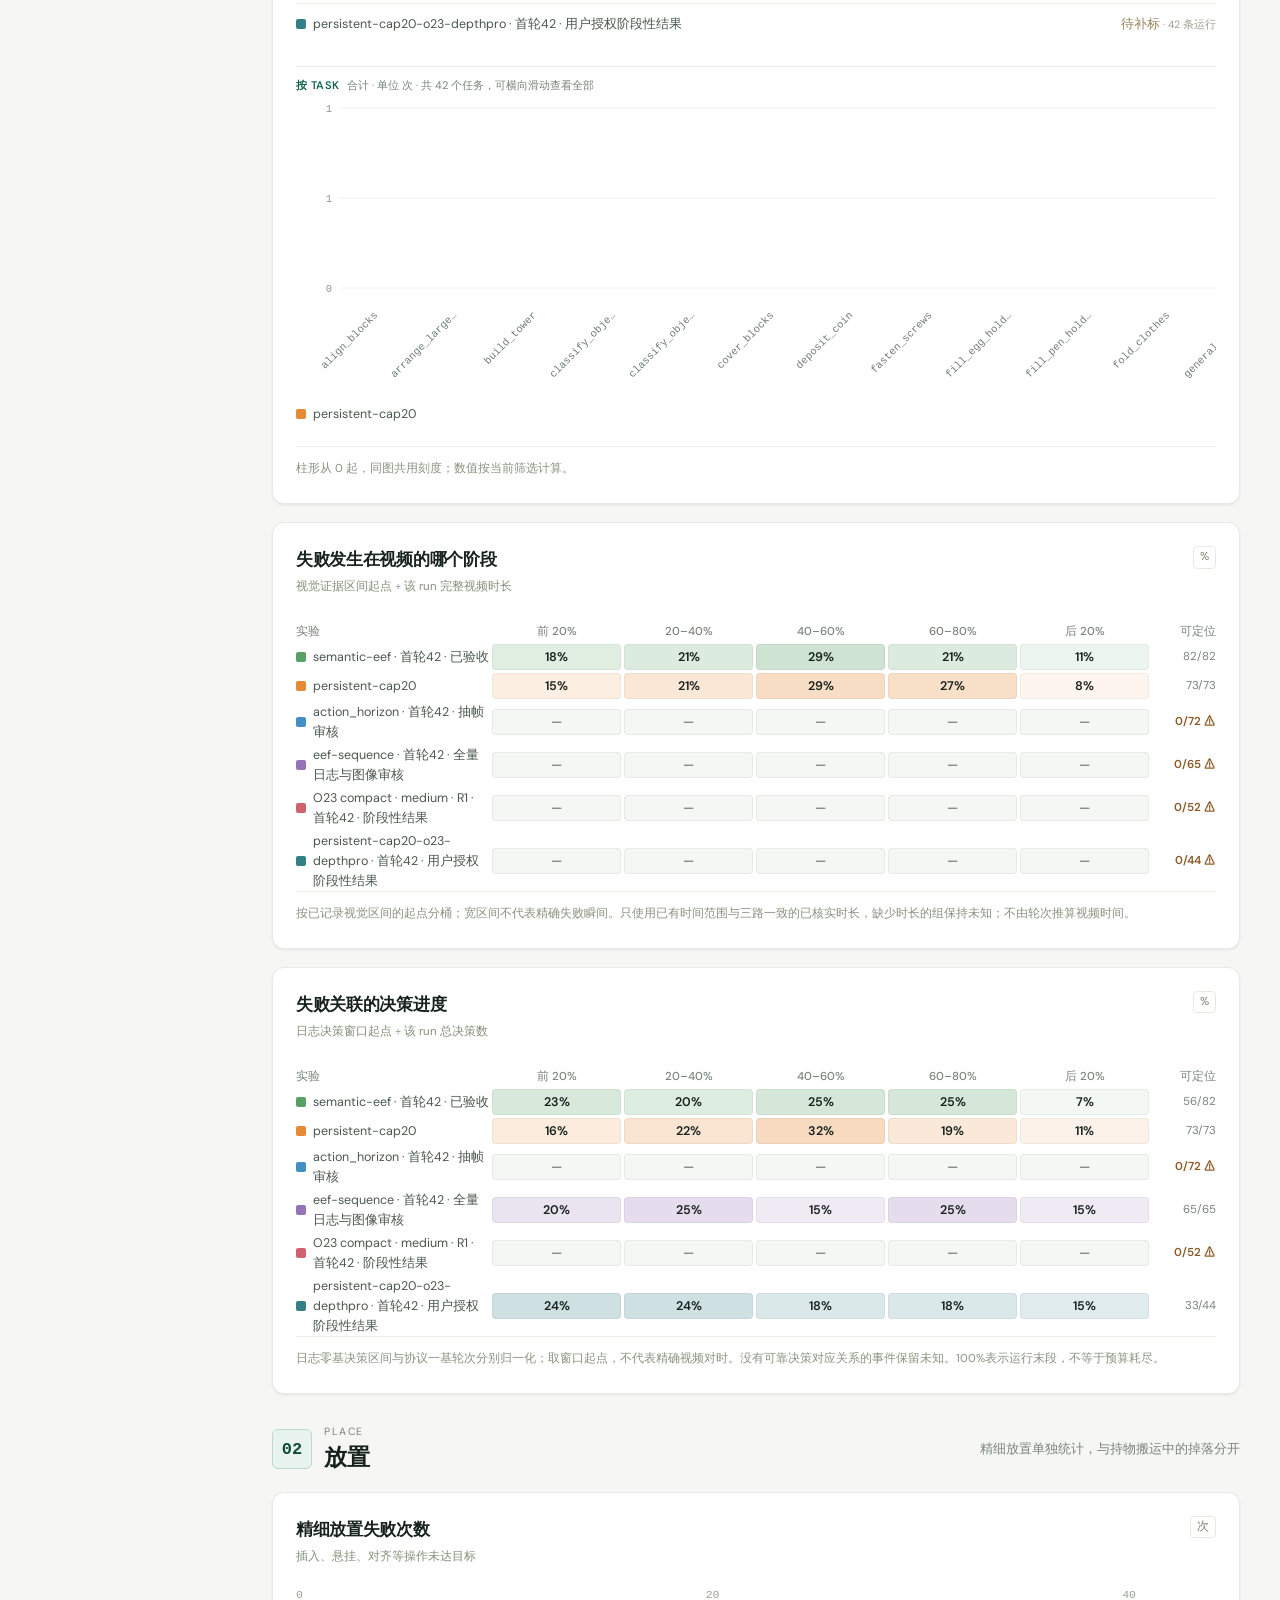
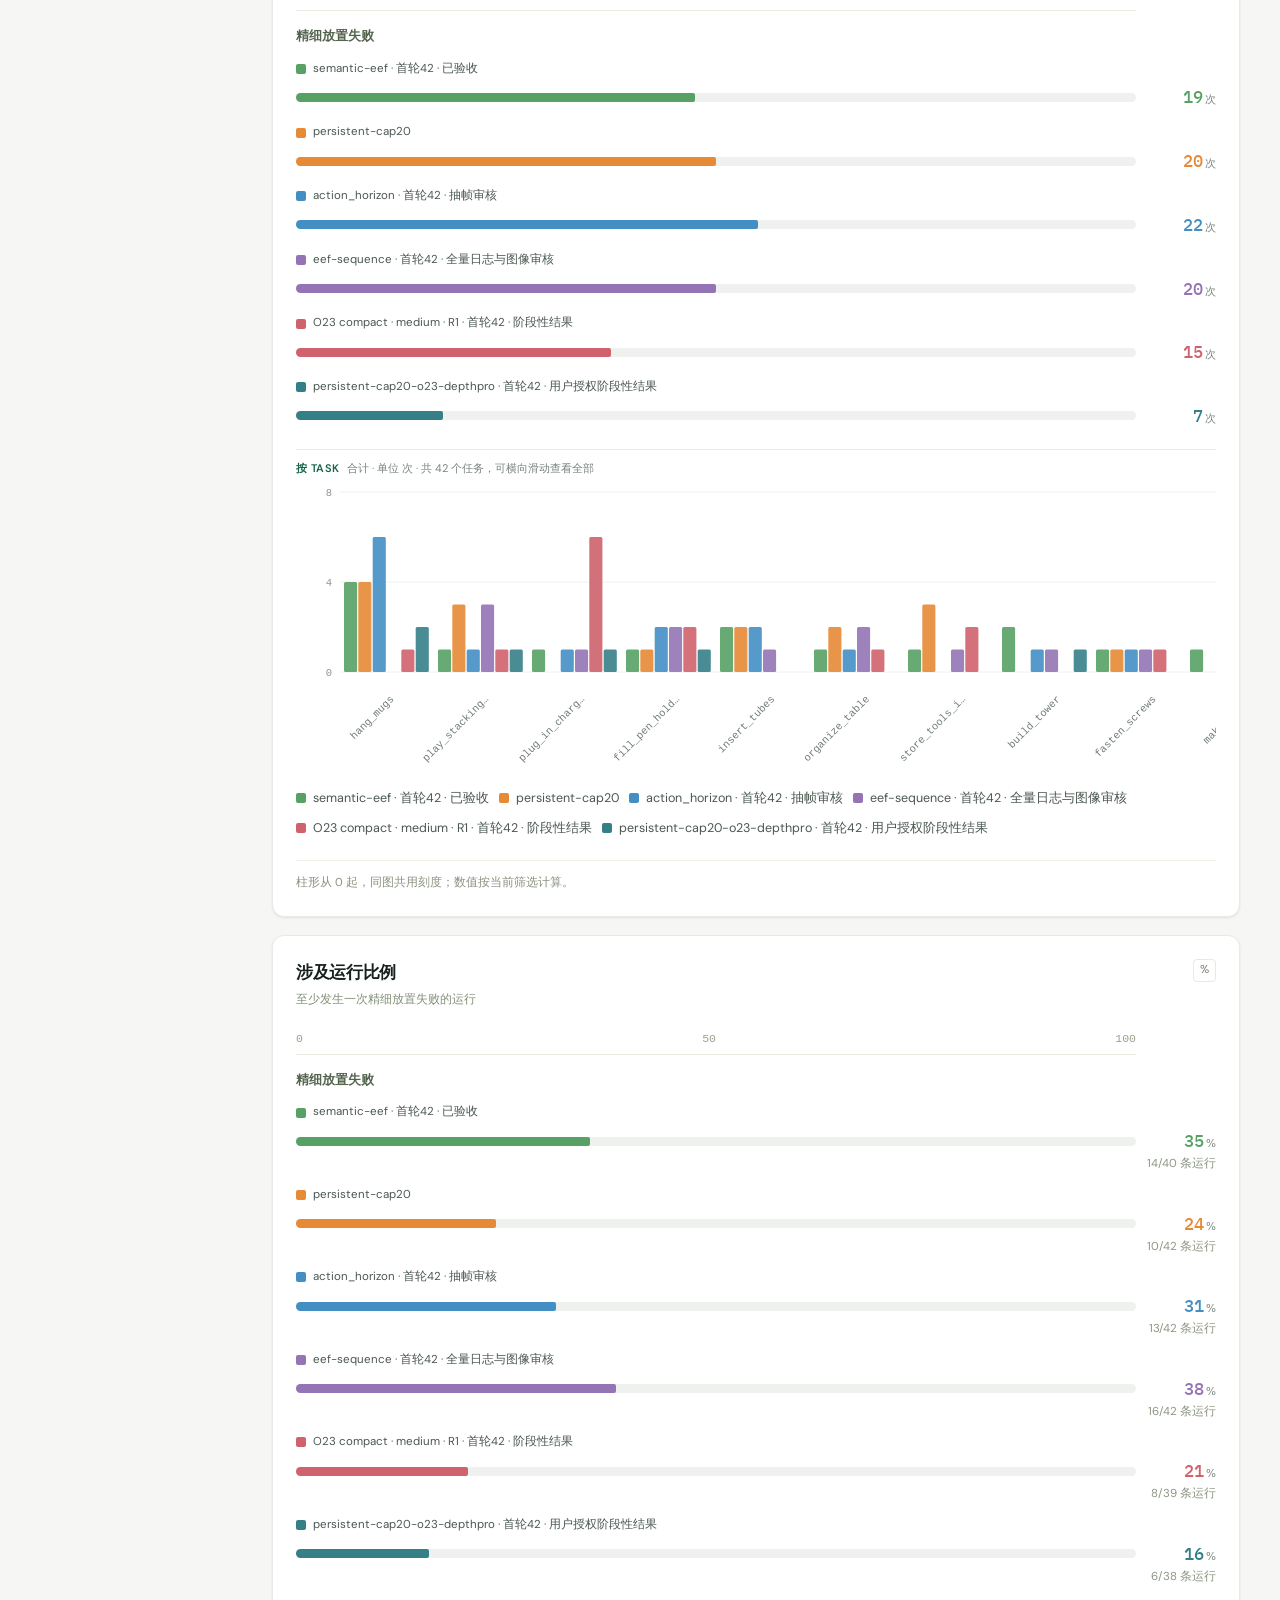
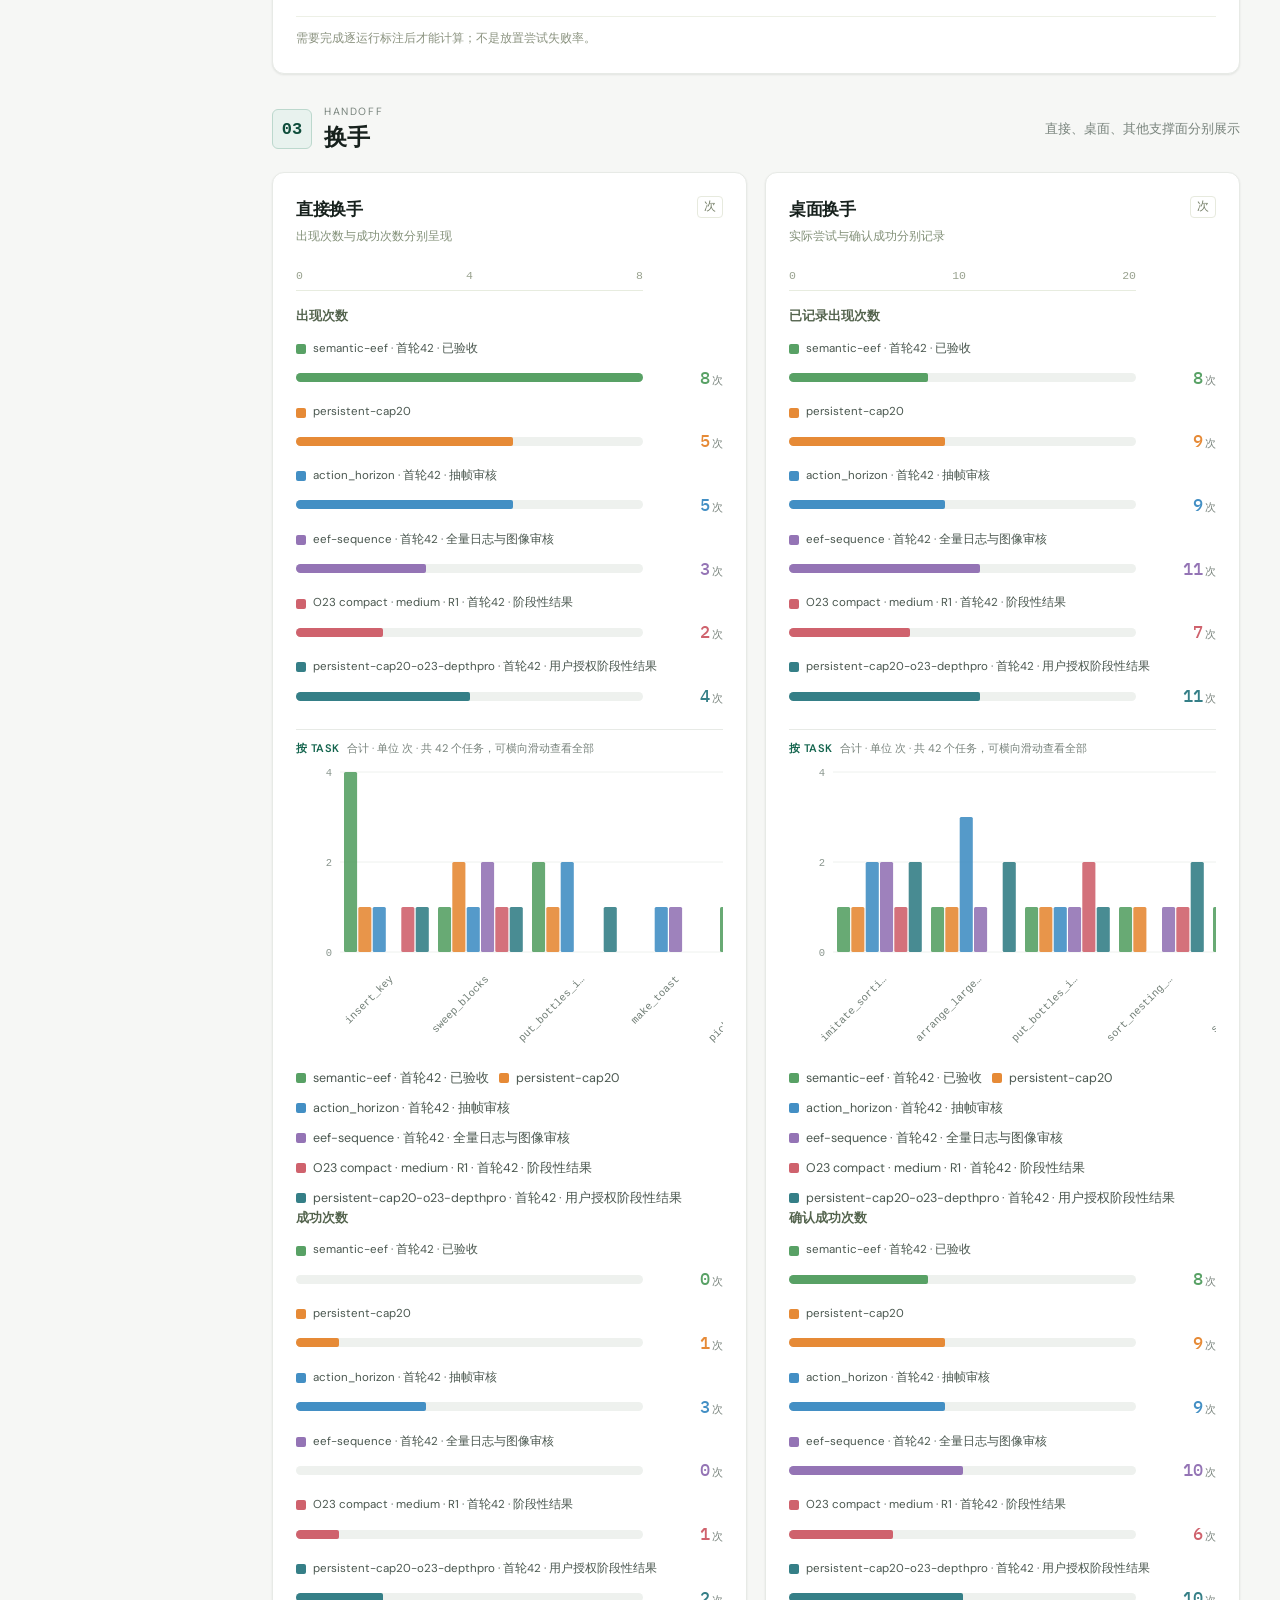
==== commit 9dd2a8fd: "fix: publish O23 and DepthPro board data" ====
--- a/index.html
+++ b/index.html
@@ -1,5 +1,5 @@
 <!doctype html>
-<html lang="zh-CN"><head><meta charset="utf-8"><meta name="viewport" content="width=device-width,initial-scale=1"><meta name="description" content="RoboDojo 双臂机器人行为评估：两组42任务的结果、空夹、掉落、换手与补视野证据。"><meta name="theme-color" content="#15382d"><link rel="icon" href="data:image/svg+xml,%3Csvg xmlns=%27http://www.w3.org/2000/svg%27 viewBox=%270 0 32 32%27%3E%3Crect width=%2732%27 height=%2732%27 rx=%278%27 fill=%27%2315382d%27/%3E%3Ctext x=%2716%27 y=%2722%27 font-family=%27Helvetica,Arial%27 font-size=%2718%27 font-weight=%27bold%27 fill=%27%23d4b382%27 text-anchor=%27middle%27%3ER%3C/text%3E%3C/svg%3E"><link rel="alternate" type="text/markdown" href="protocol.md"><title>RoboDojo — 行为评估看板</title><link rel="stylesheet" href="style.css?v=87c336e"><script src="data.js" defer></script><script src="charts.js?v=87c336e" defer></script><script src="app.js?v=audit-notice-20261023" defer></script></head>
+<html lang="zh-CN"><head><meta charset="utf-8"><meta name="viewport" content="width=device-width,initial-scale=1"><meta name="description" content="RoboDojo 双臂机器人行为评估：各实验首轮42任务的结果、空夹、掉落、换手与补视野证据。"><meta name="theme-color" content="#15382d"><link rel="icon" href="data:image/svg+xml,%3Csvg xmlns=%27http://www.w3.org/2000/svg%27 viewBox=%270 0 32 32%27%3E%3Crect width=%2732%27 height=%2732%27 rx=%278%27 fill=%27%2315382d%27/%3E%3Ctext x=%2716%27 y=%2722%27 font-family=%27Helvetica,Arial%27 font-size=%2718%27 font-weight=%27bold%27 fill=%27%23d4b382%27 text-anchor=%27middle%27%3ER%3C/text%3E%3C/svg%3E"><link rel="alternate" type="text/markdown" href="protocol.md"><title>RoboDojo — 行为评估看板</title><link rel="stylesheet" href="style.css?v=o23-20261023"><script src="data.js?v=o23-20261023" defer></script><script src="charts.js?v=o23-20261023" defer></script><script src="app.js?v=o23-20261023" defer></script></head>
 <body>
 <a class="skip" href="#main">跳转到内容</a>
 <aside class="sidebar"><a href="#overview" class="brand"><span class="brand-icon">R<span>·</span></span><span>RoboDojo<small>BEHAVIOR OBSERVATORY</small></span></a><div class="workspace"><span class="status-dot"></span>L3 · 双臂操作评估</div><p class="nav-label">工作空间 / WORKSPACE</p><nav aria-label="主导航"><a href="#overview" data-page="overview"><span>◫</span>评估总览</a><a href="#cases" data-page="cases"><span>▦</span>任务与运行</a><a href="#events" data-page="events"><span>◎</span>事件与证据</a><a href="#protocol" data-page="protocol"><span>≡</span>指标与提交规范</a></nav><div class="sidebar-bottom"><div class="dataset-icon">↗</div><b>让结果可以被复核</b><p>从汇总指标，回到每一次动作和它的图像证据。</p><a href="audit-data.json" download>下载当前数据快照 <span>↓</span></a><small>数据快照 · 2026.10.21<br>v5 / 本地预览</small><a href="protocol.md">给 agent：protocol.md <span>↗</span></a></div></aside>
--- a/style.css
+++ b/style.css
@@ -278,6 +278,7 @@
 .bc-heat-head span:first-child{text-align:left}
 .bc-heat-head span:last-child{text-align:right}
 .bc-heat-name{font-size:12.5px;overflow:hidden;text-overflow:ellipsis;white-space:nowrap}
+.bc-heat-name .bc-legend{white-space:normal;overflow-wrap:anywhere;max-width:100%}
 .bc-heat-cell{display:flex;align-items:center;justify-content:center;height:26px;border-radius:4px;
   font-size:12.5px;font-variant-numeric:tabular-nums;font-weight:600;
   box-shadow:inset 0 0 0 1px rgba(23,33,29,.05)}
@@ -393,6 +394,8 @@
 .bc-bars{width:100%;height:auto;display:block}
 .bc-bar-label{font-size:11px;fill:#6f7c74;font-family:'IBM Plex Mono',monospace}
 .bc-tb-legend{display:flex;flex-wrap:wrap;gap:10px;margin-top:2px;font-size:11px}
+.bc-tb-legend .bc-legend{white-space:normal;overflow-wrap:anywhere;min-width:0}
+.bc-sc-legend .bc-legend,.bc-share-name .bc-legend{white-space:normal;overflow-wrap:anywhere;max-width:100%;min-width:0}
 .bc-grid-stack{grid-template-columns:1fr!important}
 
 /* 分组柱状图的 HTML 轴标签（CSS 旋转，避免 SVG 文本溢出） */
